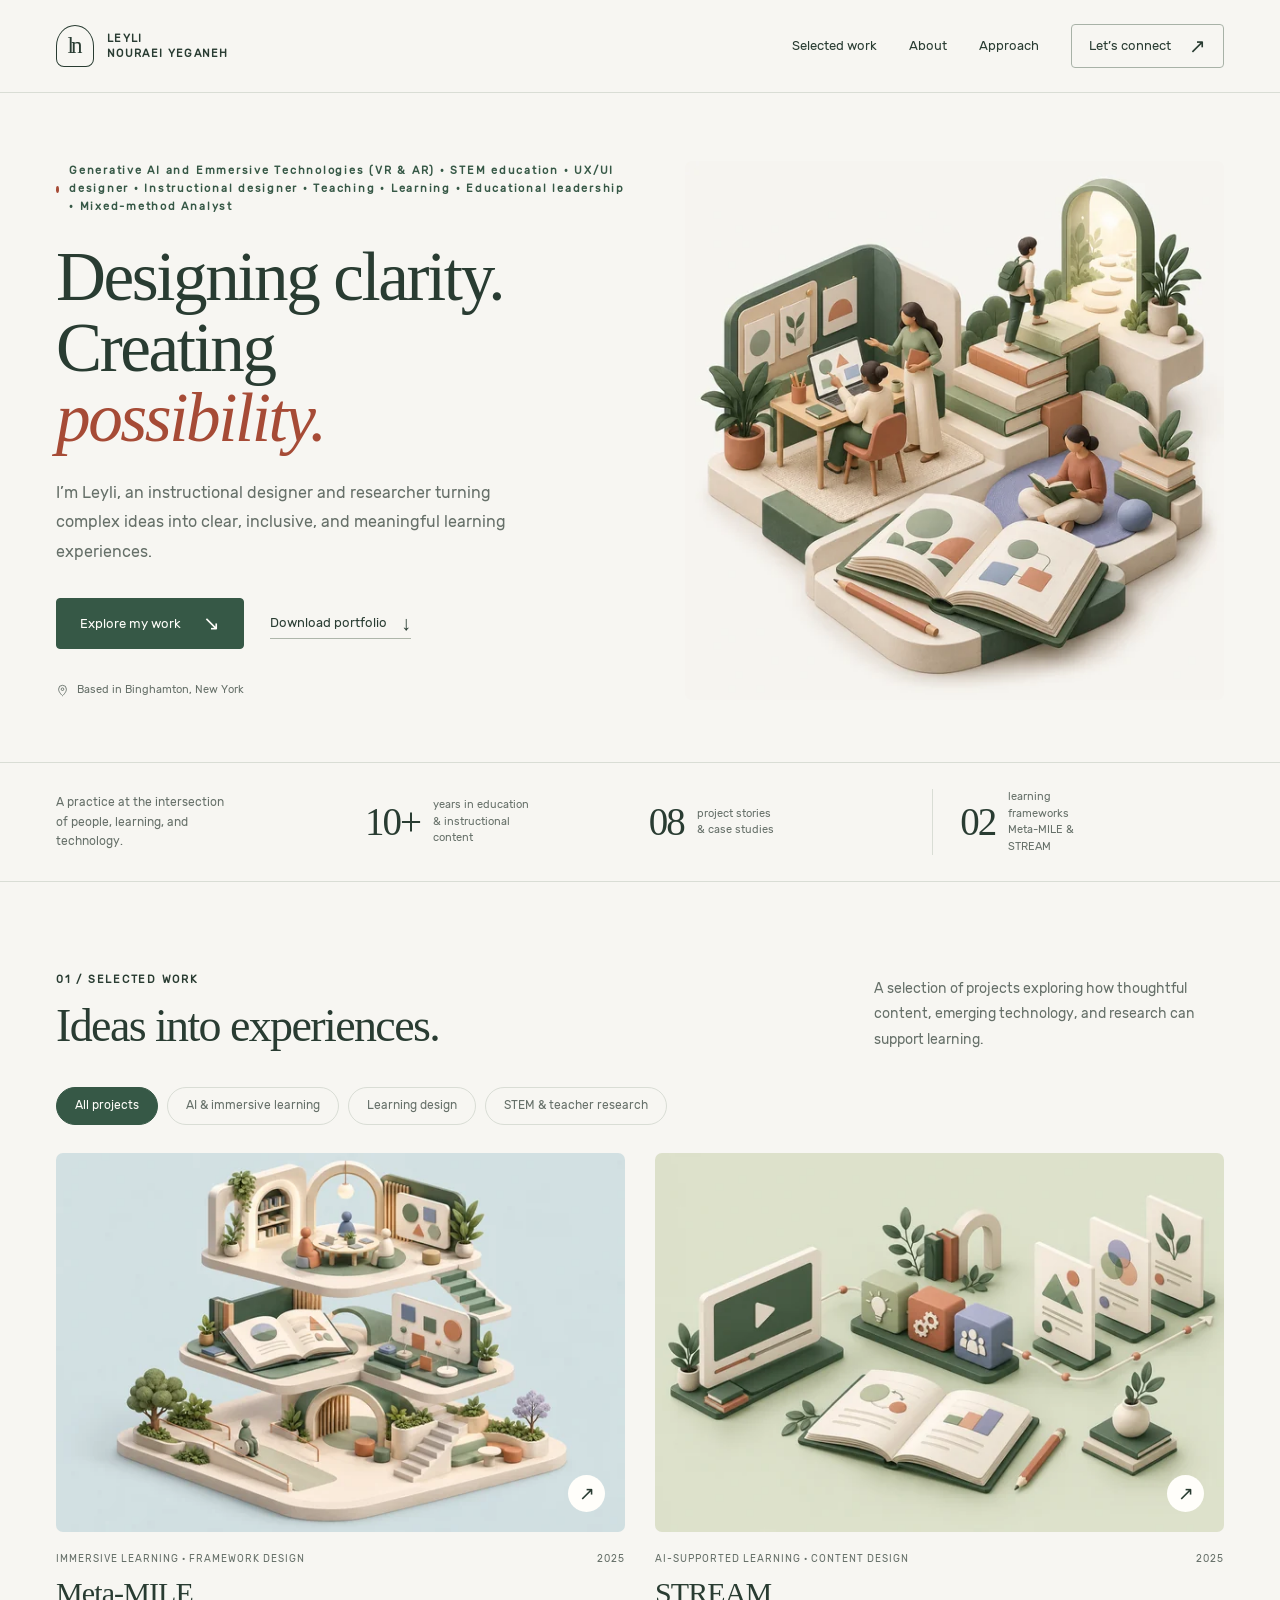
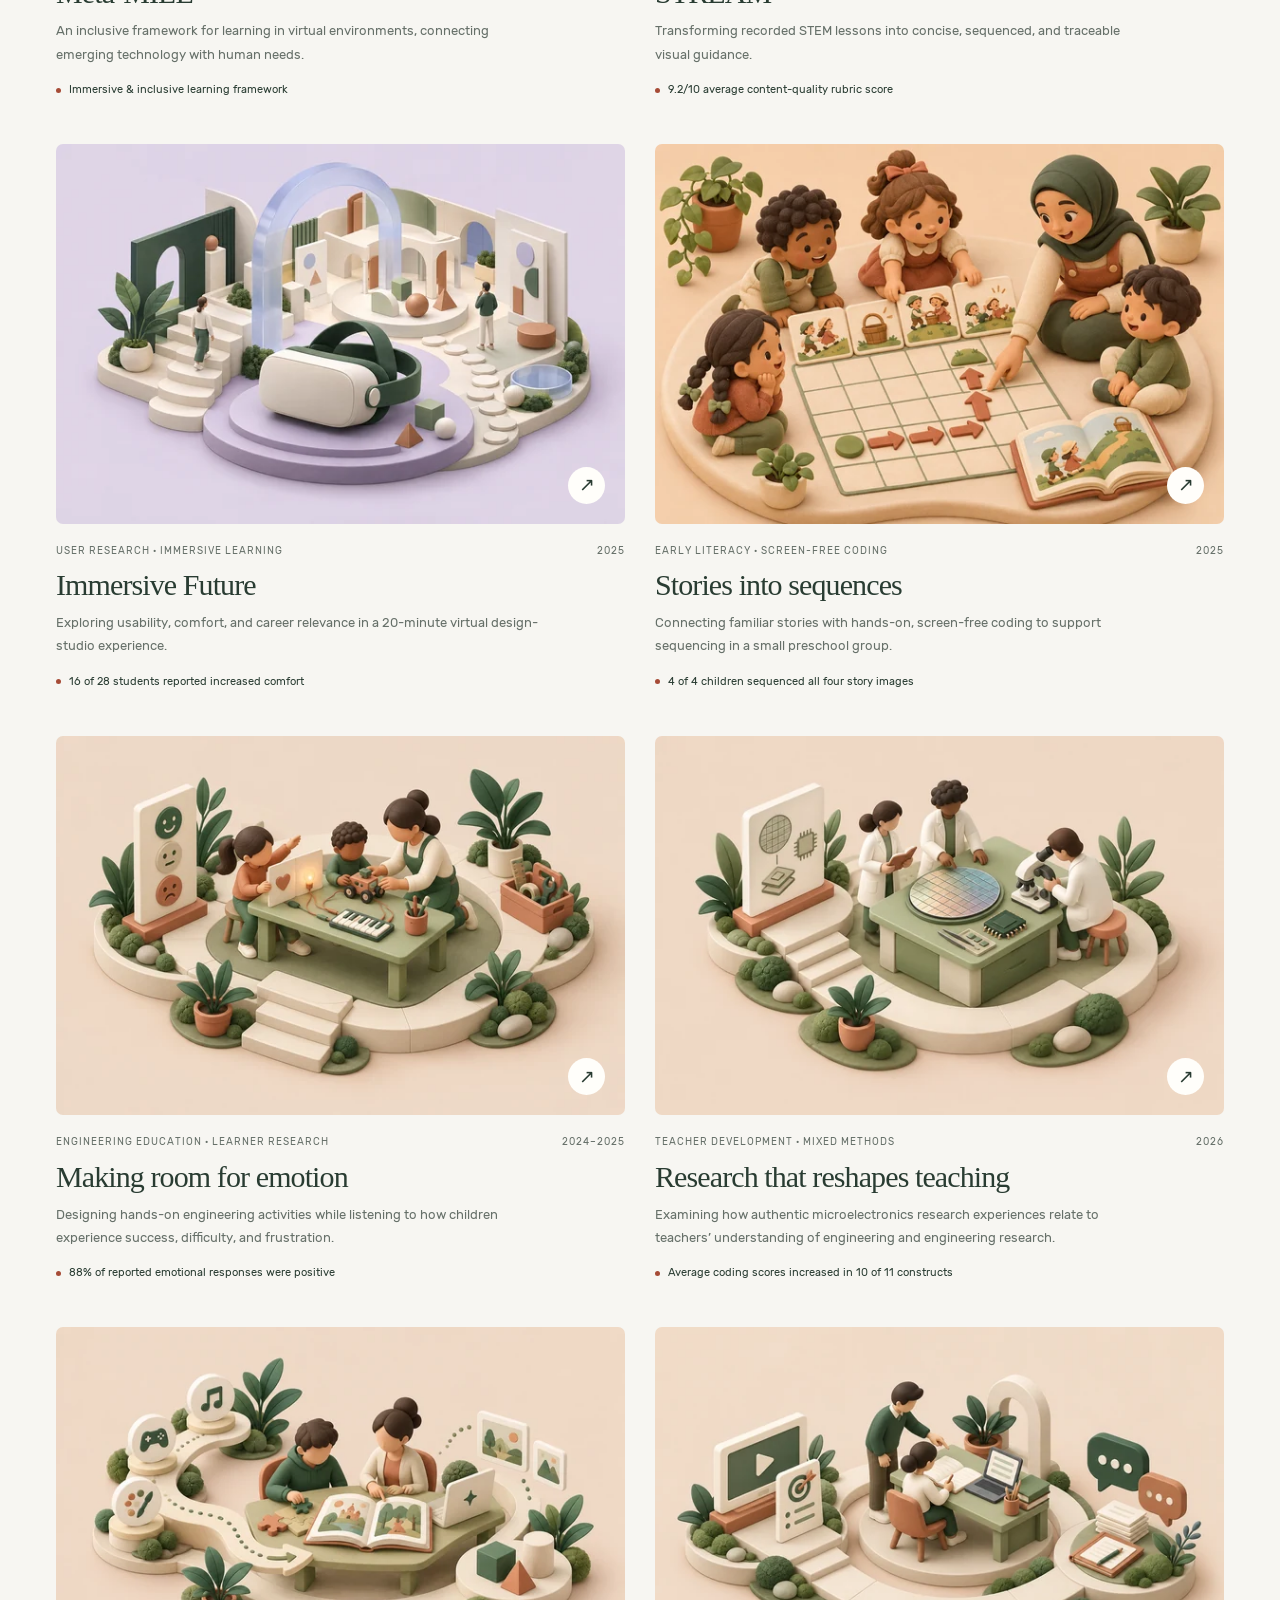
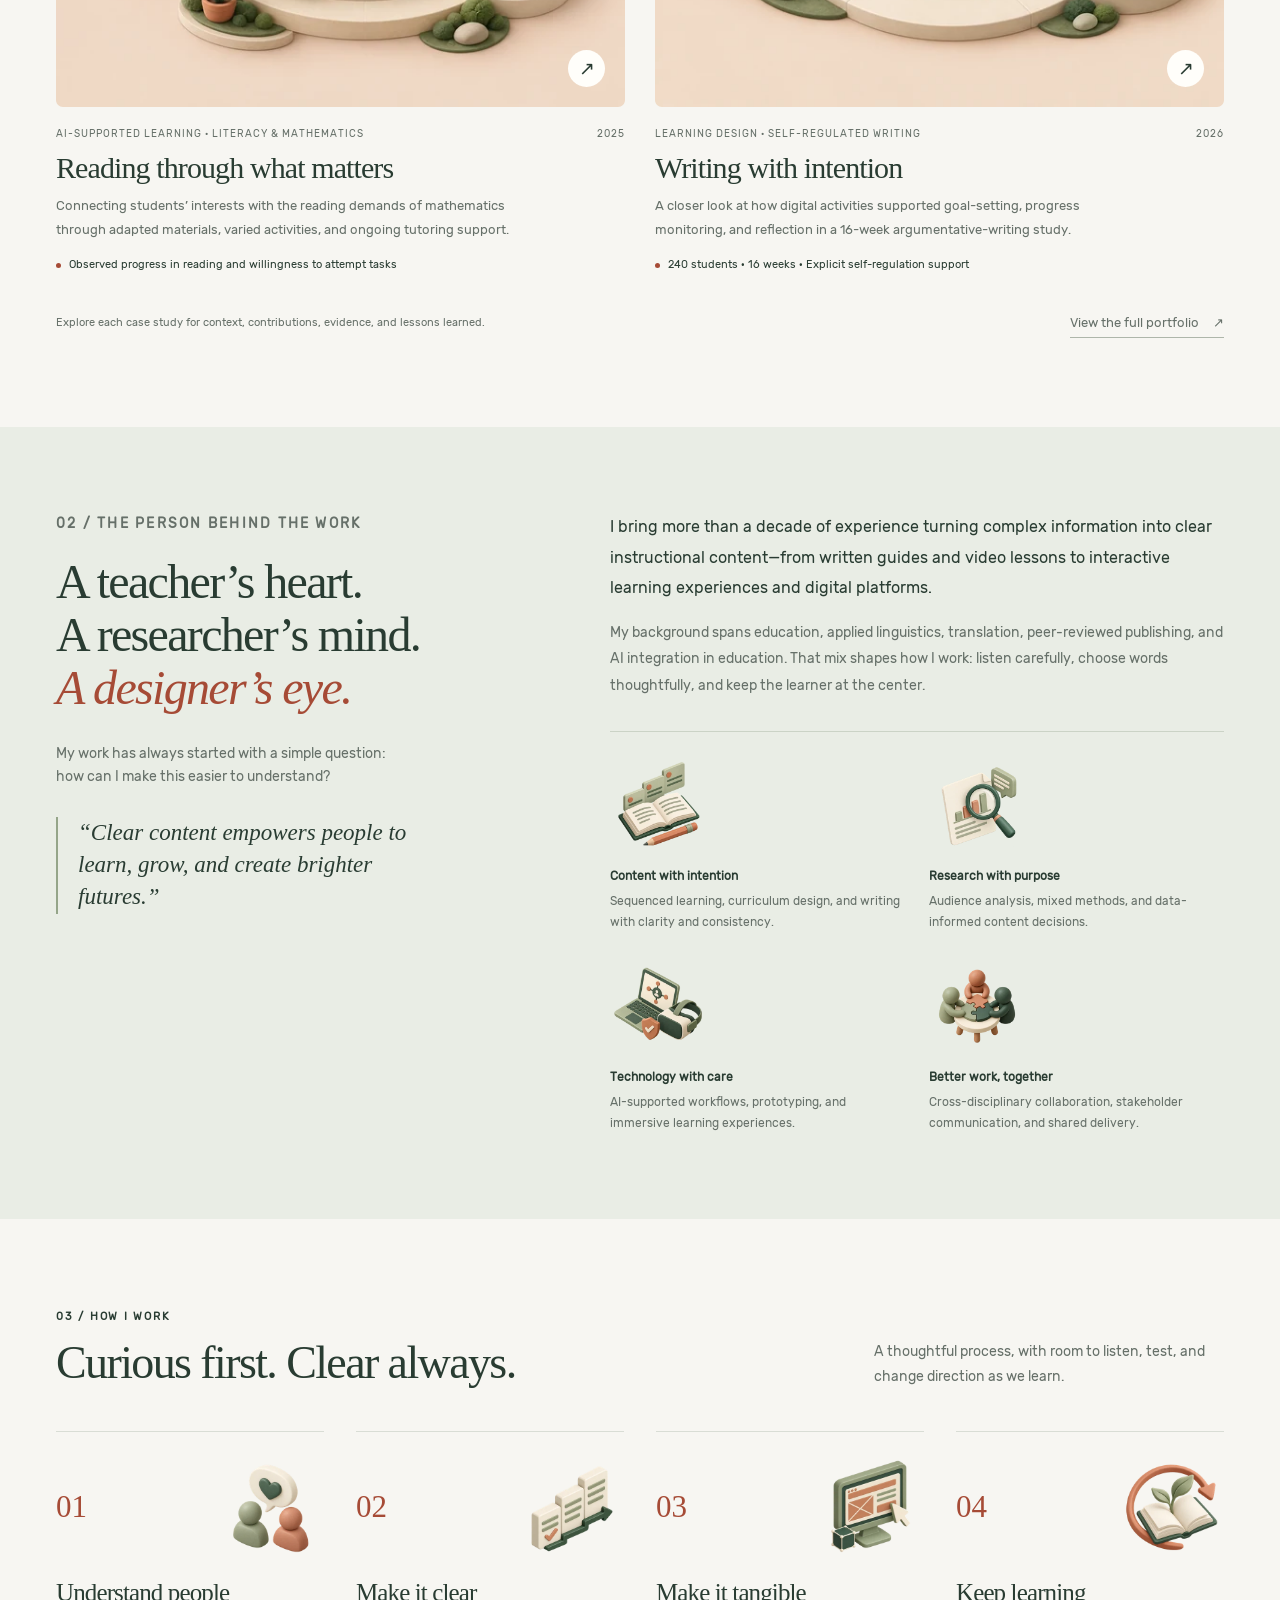
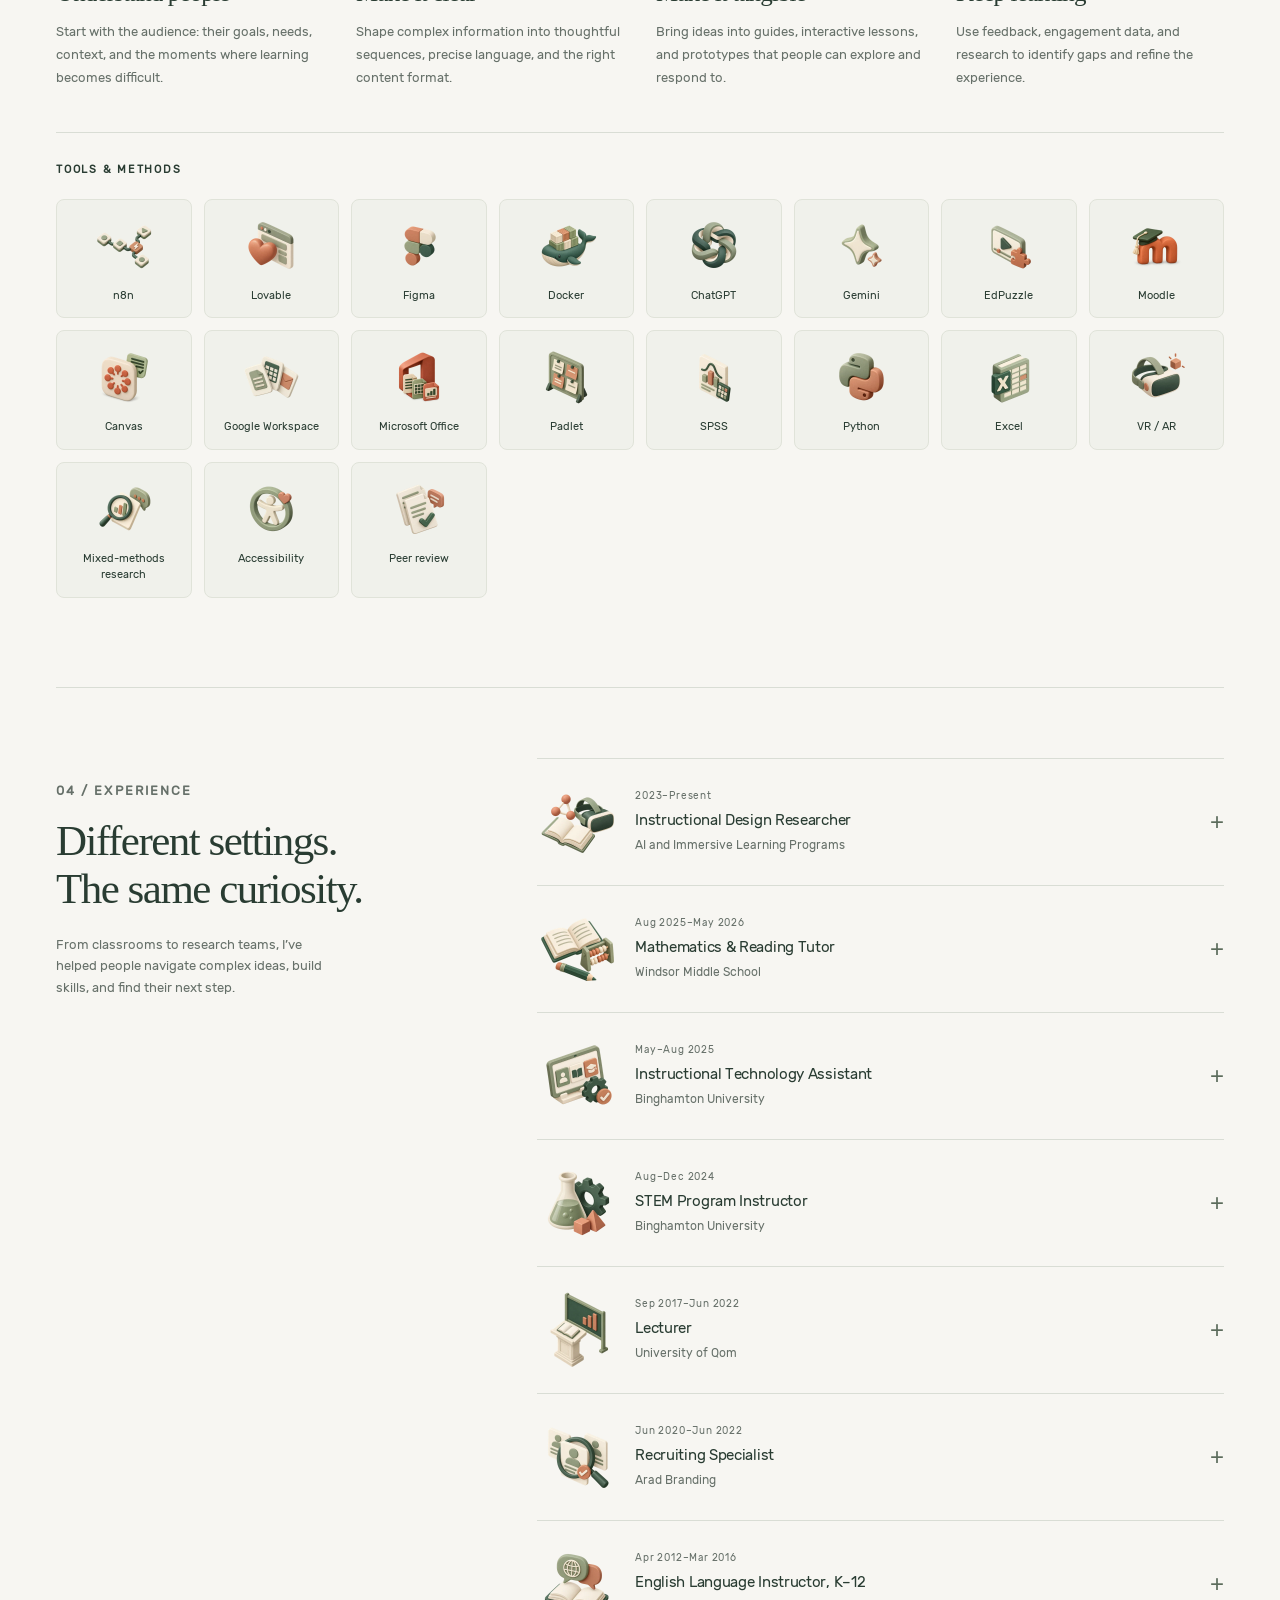
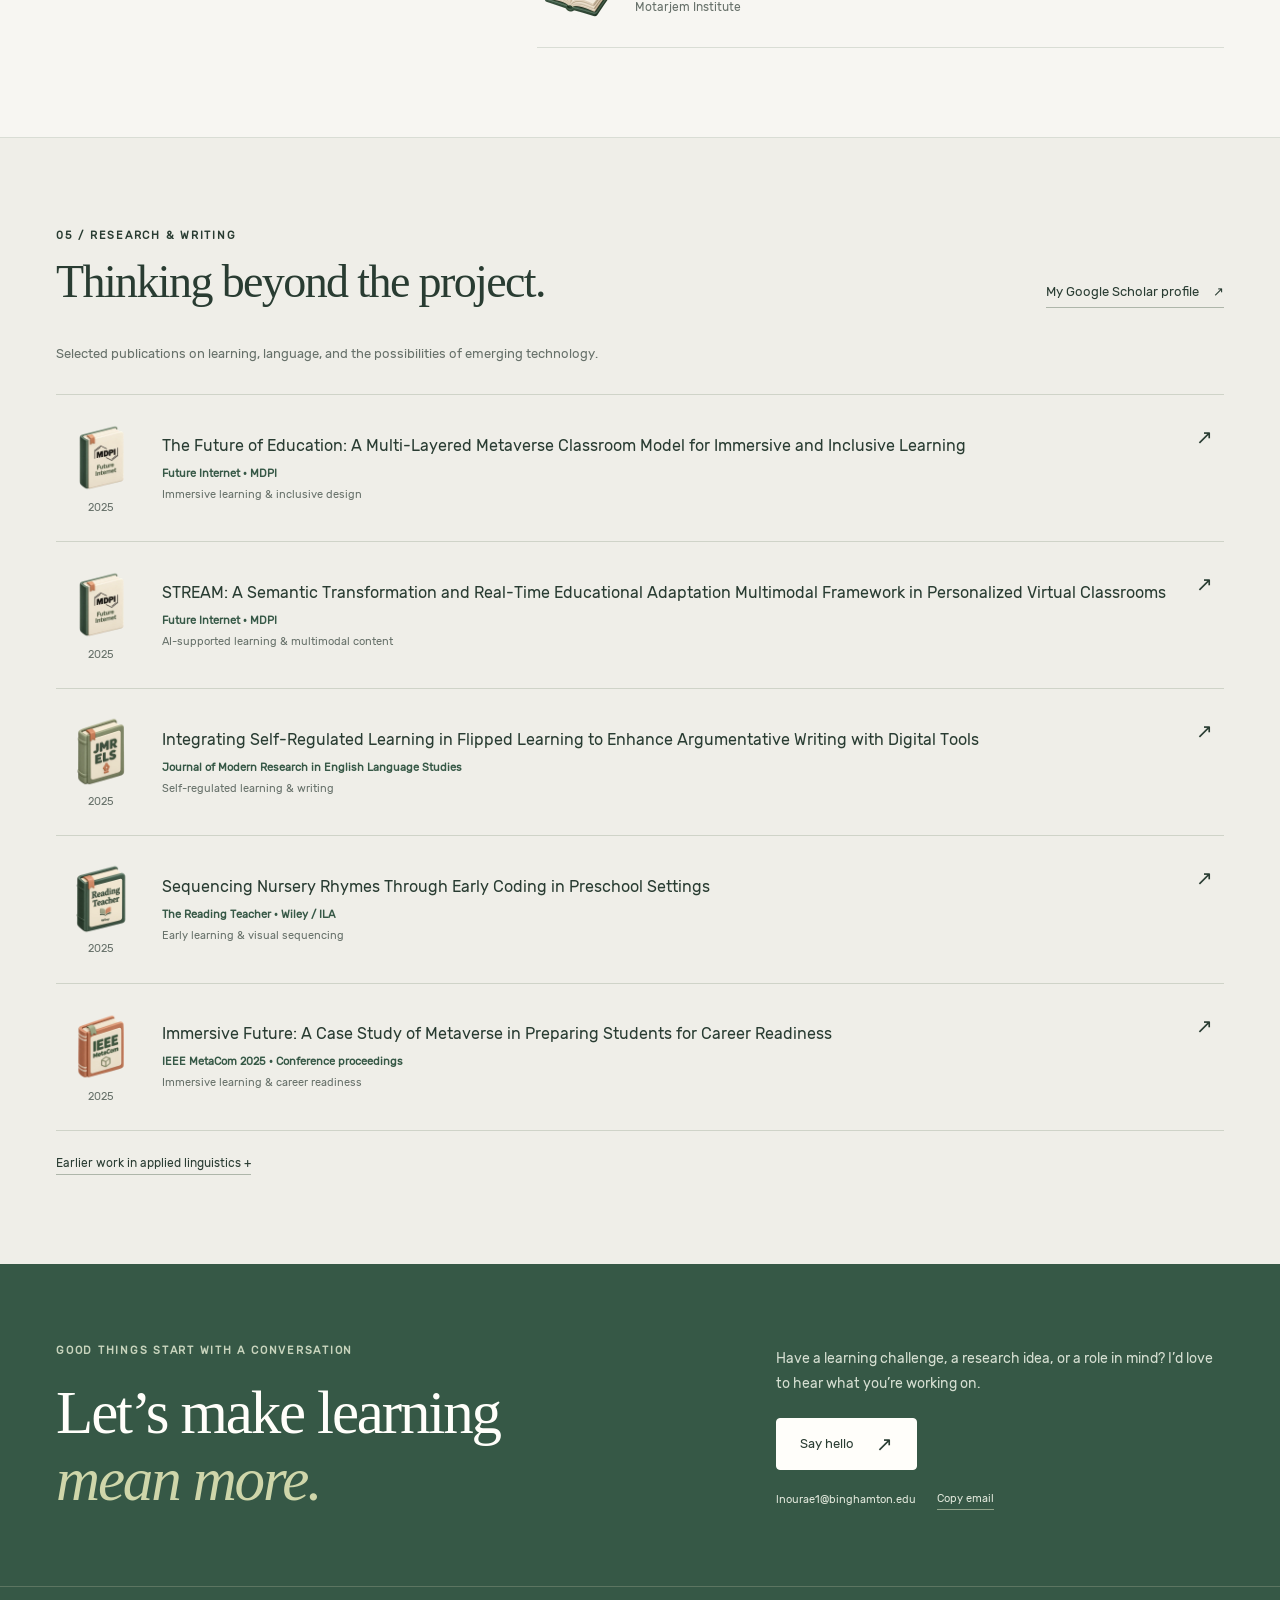
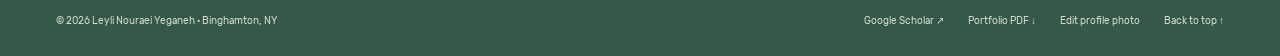
==== index.html @ 847628e7 "Replace SRL overview with preschool coding case study and add LMS tools" ====
<!doctype html>
<html lang="en"><head><meta charset="utf-8"><meta name="viewport" content="width=device-width, initial-scale=1"><title>Leyli Nouraei Yeganeh — Learning Experience &amp; Instructional Design</title><meta name="description" content="Thoughtful learning experiences, grounded in people. Explore Leyli Nouraei Yeganeh’s work in instructional design, AI-supported learning, and immersive education."><meta name="theme-color" content="#365846"><meta property="og:type" content="website"><meta property="og:title" content="Leyli Nouraei Yeganeh — Learning Experience &amp; Instructional Design"><meta property="og:description" content="Thoughtful learning experiences, grounded in people. Explore Leyli Nouraei Yeganeh’s work in instructional design, AI-supported learning, and immersive education."><meta property="og:url" content="https://yeganehleyli.github.io/"><link rel="canonical" href="https://yeganehleyli.github.io/"><link rel="icon" href="/assets/favicon.svg" type="image/svg+xml"><link rel="preload" href="/assets/portfolio-sans.woff" as="font" type="font/woff" crossorigin><link rel="stylesheet" href="/styles.css"><script src="/site.js" defer></script><script src="/profile-portrait.js" defer></script></head><body><a class="skip-link" href="#main">Skip to content</a><div id="top"></div><header class="site-header"><div class="container header-inner"><a href="/" class="brand" aria-label="Leyli Nouraei Yeganeh — home"><span class="brand-mark" aria-hidden="true">ln</span><span class="brand-name">Leyli<br>Nouraei Yeganeh</span></a><button class="menu-toggle" aria-expanded="false" aria-controls="site-navigation">Menu</button><nav class="nav" id="site-navigation" aria-label="Main navigation"><a href="/#work">Selected work</a><a href="/#about">About</a><a href="/#approach">Approach</a><a href="/#contact" class="nav-contact">Let’s connect <span class="arrow" aria-hidden="true">↗</span></a></nav></div></header><main id="main"><section class="hero" aria-labelledby="hero-title"><div class="container hero-grid"><div class="hero-copy"><p class="eyebrow kicker">Generative AI and Emmersive Technologies (VR & AR) · STEM education · UX/UI designer · Instructional designer · Teaching · Learning · Educational leadership · Mixed-method Analyst</p><h1 id="hero-title">Designing clarity.<br>Creating<br><em>possibility.</em></h1><p class="hero-description">I’m Leyli, an instructional designer and researcher turning complex ideas into clear, inclusive, and meaningful learning experiences.</p><div class="hero-actions"><a class="button" href="#work">Explore my work <span class="arrow" aria-hidden="true">↘</span></a><a class="text-link" href="/assets/Leyli_Nouraei_Yeganeh_Portfolio.pdf" download>Download portfolio <span class="arrow" aria-hidden="true">↓</span></a></div><p class="hero-footnote"><svg viewBox="0 0 20 20" fill="none" stroke="currentColor" stroke-width="1.4" aria-hidden="true"><path d="M16 8c0 5-6 10-6 10S4 13 4 8a6 6 0 1 1 12 0Z"/><circle cx="10" cy="8" r="2"/></svg>Based in Binghamton, New York</p></div><figure class="hero-art"><img src="/assets/isometric/hero-960.webp" srcset="/assets/isometric/hero-600.webp 600w, /assets/isometric/hero-960.webp 960w, /assets/isometric/hero-1200.webp 1200w" sizes="(max-width: 650px) calc(100vw - 40px), (max-width: 850px) 44vw, 560px" width="1200" height="1200" alt="Isometric learning studio with learners, a laptop, an open book, and a staircase of books leading to a welcoming archway." fetchpriority="high" decoding="async"></figure></div></section>
<div class="intro-strip"><div class="container intro-strip-inner"><p>A practice at the intersection<br>of people, learning, and technology.</p><div class="stat"><strong>10+</strong><span>years in education<br>& instructional content</span></div><div class="stat"><strong>08</strong><span>project stories<br>& case studies</span></div><div class="stat"><strong>02</strong><span>learning frameworks<br>Meta-MILE & STREAM</span></div></div></div>
<section class="section" id="work" aria-labelledby="work-heading"><div class="container"><div class="section-heading"><div><p class="eyebrow">01 / Selected work</p><h2 id="work-heading">Ideas into experiences.</h2></div><p>A selection of projects exploring how thoughtful content, emerging technology, and research can support learning.</p></div><div class="project-toolbar" role="group" aria-label="Filter projects"><button class="filter-button" data-filter="all" aria-pressed="true">All projects</button><button class="filter-button" data-filter="ai" aria-pressed="false">AI & immersive learning</button><button class="filter-button" data-filter="design" aria-pressed="false">Learning design</button><button class="filter-button" data-filter="research" aria-pressed="false">STEM &amp; teacher research</button></div><p id="filter-status" class="sr-only" role="status">Showing 8 projects.</p><div class="projects-grid"><article class="project-card" data-category="ai"><a class="project-art-link" href="/projects/meta-mile/" aria-label="Explore Meta-MILE"><img class="project-image" src="/assets/isometric/meta-mile-960.webp" srcset="/assets/isometric/meta-mile-600.webp 600w, /assets/isometric/meta-mile-960.webp 960w, /assets/isometric/meta-mile-1440.webp 1440w" sizes="(max-width: 650px) calc(100vw - 40px), (max-width: 1400px) calc(50vw - 60px), 605px" alt="Isometric concept illustration of a layered inclusive virtual classroom with learners, an open book, and accessible pathways." width="1440" height="960" loading="lazy" decoding="async"><span class="project-link-icon" aria-hidden="true">↗</span></a><div class="project-meta"><span>Immersive learning · Framework design</span><span>2025</span></div><h3><a href="/projects/meta-mile/">Meta-MILE</a></h3><p>An inclusive framework for learning in virtual environments, connecting emerging technology with human needs.</p><span class="project-result">Immersive & inclusive learning framework</span></article><article class="project-card" data-category="ai"><a class="project-art-link" href="/projects/stream/" aria-label="Explore STREAM"><img class="project-image" src="/assets/isometric/stream-960.webp" srcset="/assets/isometric/stream-600.webp 600w, /assets/isometric/stream-960.webp 960w, /assets/isometric/stream-1440.webp 1440w" sizes="(max-width: 650px) calc(100vw - 40px), (max-width: 1400px) calc(50vw - 60px), 605px" alt="Isometric concept illustration of a video lesson becoming a sequence of visual learning cards." width="1440" height="960" loading="lazy" decoding="async"><span class="project-link-icon" aria-hidden="true">↗</span></a><div class="project-meta"><span>AI-supported learning · Content design</span><span>2025</span></div><h3><a href="/projects/stream/">STREAM</a></h3><p>Transforming recorded STEM lessons into concise, sequenced, and traceable visual guidance.</p><span class="project-result">9.2/10 average content-quality rubric score</span></article><article class="project-card" data-category="ai"><a class="project-art-link" href="/projects/immersive-future/" aria-label="Explore Immersive Future"><img class="project-image" src="/assets/isometric/immersive-future-960.webp" srcset="/assets/isometric/immersive-future-600.webp 600w, /assets/isometric/immersive-future-960.webp 960w, /assets/isometric/immersive-future-1440.webp 1440w" sizes="(max-width: 650px) calc(100vw - 40px), (max-width: 1400px) calc(50vw - 60px), 605px" alt="Isometric concept illustration of a VR headset and learners exploring a virtual design studio." width="1440" height="960" loading="lazy" decoding="async"><span class="project-link-icon" aria-hidden="true">↗</span></a><div class="project-meta"><span>User research · Immersive learning</span><span>2025</span></div><h3><a href="/projects/immersive-future/">Immersive Future</a></h3><p>Exploring usability, comfort, and career relevance in a 20-minute virtual design-studio experience.</p><span class="project-result">16 of 28 students reported increased comfort</span></article><article class="project-card" data-category="design" id="preschool-story-sequencing"><a class="project-art-link" href="/projects/preschool-story-sequencing/" aria-label="Explore Stories into sequences"><img class="project-image" src="/assets/isometric/preschool-story-sequencing-960.webp" srcset="/assets/isometric/preschool-story-sequencing-600.webp 600w, /assets/isometric/preschool-story-sequencing-960.webp 960w, /assets/isometric/preschool-story-sequencing-1440.webp 1440w" sizes="(max-width: 650px) calc(100vw - 40px), (max-width: 1400px) calc(50vw - 60px), 605px" alt="Isometric concept illustration of four preschool children and a teacher arranging story cards and directional arrows on a floor grid." width="1440" height="960" loading="lazy" decoding="async"><span class="project-link-icon" aria-hidden="true">↗</span></a><div class="project-meta"><span>Early literacy · Screen-free coding</span><span>2025</span></div><h3><a href="/projects/preschool-story-sequencing/">Stories into sequences</a></h3><p>Connecting familiar stories with hands-on, screen-free coding to support sequencing in a small preschool group.</p><span class="project-result">4 of 4 children sequenced all four story images</span></article><article class="project-card" data-category="research" id="more-projects"><a class="project-art-link" href="/projects/engineering-emotions/" aria-label="Explore Making room for emotion"><img class="project-image" src="/assets/isometric/engineering-emotions-960.webp" srcset="/assets/isometric/engineering-emotions-600.webp 600w, /assets/isometric/engineering-emotions-960.webp 960w, /assets/isometric/engineering-emotions-1440.webp 1440w" sizes="(max-width: 650px) calc(100vw - 40px), (max-width: 1400px) calc(50vw - 60px), 605px" alt="Isometric concept illustration of an instructor and children building a robot and light-up card beside an emotion check-in board." width="1440" height="960" loading="lazy" decoding="async"><span class="project-link-icon" aria-hidden="true">↗</span></a><div class="project-meta"><span>Engineering education · Learner research</span><span>2024–2025</span></div><h3><a href="/projects/engineering-emotions/">Making room for emotion</a></h3><p>Designing hands-on engineering activities while listening to how children experience success, difficulty, and frustration.</p><span class="project-result">88% of reported emotional responses were positive</span></article><article class="project-card" data-category="research"><a class="project-art-link" href="/projects/microelectronics-ret/" aria-label="Explore Research that reshapes teaching"><img class="project-image" src="/assets/isometric/microelectronics-ret-960.webp" srcset="/assets/isometric/microelectronics-ret-600.webp 600w, /assets/isometric/microelectronics-ret-960.webp 960w, /assets/isometric/microelectronics-ret-1440.webp 1440w" sizes="(max-width: 650px) calc(100vw - 40px), (max-width: 1400px) calc(50vw - 60px), 605px" alt="Isometric concept illustration of teachers collaborating around a silicon wafer, microchip, and microscope in a research laboratory." width="1440" height="960" loading="lazy" decoding="async"><span class="project-link-icon" aria-hidden="true">↗</span></a><div class="project-meta"><span>Teacher development · Mixed methods</span><span>2026</span></div><h3><a href="/projects/microelectronics-ret/">Research that reshapes teaching</a></h3><p>Examining how authentic microelectronics research experiences relate to teachers’ understanding of engineering and engineering research.</p><span class="project-result">Average coding scores increased in 10 of 11 constructs</span></article><article class="project-card" data-category="ai"><a class="project-art-link" href="/projects/interest-based-reading/" aria-label="Explore Reading through what matters"><img class="project-image" src="/assets/isometric/interest-based-reading-960.webp" srcset="/assets/isometric/interest-based-reading-600.webp 600w, /assets/isometric/interest-based-reading-960.webp 960w, /assets/isometric/interest-based-reading-1440.webp 1440w" sizes="(max-width: 650px) calc(100vw - 40px), (max-width: 1400px) calc(50vw - 60px), 605px" alt="Isometric concept illustration of a tutor and adolescent connecting an illustrated storybook, interest cards, AI-assisted materials, and mathematics puzzles." width="1440" height="960" loading="lazy" decoding="async"><span class="project-link-icon" aria-hidden="true">↗</span></a><div class="project-meta"><span>AI-supported learning · Literacy &amp; mathematics</span><span>2025</span></div><h3><a href="/projects/interest-based-reading/">Reading through what matters</a></h3><p>Connecting students’ interests with the reading demands of mathematics through adapted materials, varied activities, and ongoing tutoring support.</p><span class="project-result">Observed progress in reading and willingness to attempt tasks</span></article><article class="project-card" data-category="design"><a class="project-art-link" href="/projects/flipped-writing-design/" aria-label="Explore Writing with intention"><img class="project-image" src="/assets/isometric/flipped-writing-design-960.webp" srcset="/assets/isometric/flipped-writing-design-600.webp 600w, /assets/isometric/flipped-writing-design-960.webp 960w, /assets/isometric/flipped-writing-design-1440.webp 1440w" sizes="(max-width: 650px) calc(100vw - 40px), (max-width: 1400px) calc(50vw - 60px), 605px" alt="Isometric concept illustration connecting video preparation, a guided writing desk, evidence cards, and reflection notebooks." width="1440" height="960" loading="lazy" decoding="async"><span class="project-link-icon" aria-hidden="true">↗</span></a><div class="project-meta"><span>Learning design · Self-regulated writing</span><span>2026</span></div><h3><a href="/projects/flipped-writing-design/">Writing with intention</a></h3><p>A closer look at how digital activities supported goal-setting, progress monitoring, and reflection in a 16-week argumentative-writing study.</p><span class="project-result">240 students · 16 weeks · Explicit self-regulation support</span></article></div><div class="work-footer"><p>Explore each case study for context, contributions, evidence, and lessons learned.</p><a class="text-link" href="/assets/Leyli_Nouraei_Yeganeh_Portfolio.pdf" target="_blank" rel="noopener noreferrer">View the full portfolio <span aria-hidden="true">↗</span></a></div></div></section>
<section class="about-section" id="about" aria-labelledby="about-heading"><div class="container about-grid"><div class="about-heading"><p class="eyebrow">02 / The person behind the work</p><figure class="profile-portrait" hidden><img class="profile-portrait-image" referrerpolicy="no-referrer" alt="Leyli Nouraei Yeganeh" width="176" height="176" decoding="async"><figcaption>Leyli Nouraei Yeganeh</figcaption></figure><h2 id="about-heading">A teacher’s heart.<br>A researcher’s mind.<br><em>A designer’s eye.</em></h2><p>My work has always started with a simple question: how can I make this easier to understand?</p><blockquote class="about-quote">“Clear content empowers people to learn, grow, and create brighter futures.”</blockquote></div><div class="about-body"><p>I bring more than a decade of experience turning complex information into clear instructional content—from written guides and video lessons to interactive learning experiences and digital platforms.</p><p>My background spans education, applied linguistics, translation, peer-reviewed publishing, and AI integration in education. That mix shapes how I work: listen carefully, choose words thoughtfully, and keep the learner at the center.</p><div class="strengths"><div class="strength-card"><img class="section-isometric strength-icon" src="/assets/isometric/icons/content-intention.webp" width="320" height="320" alt="" aria-hidden="true" loading="lazy" decoding="async"><h3>Content with intention</h3><p>Sequenced learning, curriculum design, and writing with clarity and consistency.</p></div><div class="strength-card"><img class="section-isometric strength-icon" src="/assets/isometric/icons/research-purpose.webp" width="320" height="320" alt="" aria-hidden="true" loading="lazy" decoding="async"><h3>Research with purpose</h3><p>Audience analysis, mixed methods, and data-informed content decisions.</p></div><div class="strength-card"><img class="section-isometric strength-icon" src="/assets/isometric/icons/technology-care.webp" width="320" height="320" alt="" aria-hidden="true" loading="lazy" decoding="async"><h3>Technology with care</h3><p>AI-supported workflows, prototyping, and immersive learning experiences.</p></div><div class="strength-card"><img class="section-isometric strength-icon" src="/assets/isometric/icons/better-work-together.webp" width="320" height="320" alt="" aria-hidden="true" loading="lazy" decoding="async"><h3>Better work, together</h3><p>Cross-disciplinary collaboration, stakeholder communication, and shared delivery.</p></div></div></div></div></section>
<section class="section" id="approach" aria-labelledby="approach-heading"><div class="container"><div class="section-heading"><div><p class="eyebrow">03 / How I work</p><h2 id="approach-heading">Curious first. Clear always.</h2></div><p>A thoughtful process, with room to listen, test, and change direction as we learn.</p></div><div class="process-grid"><article class="process-step"><div class="process-top"><span class="process-number">01</span><img class="section-isometric process-icon" src="/assets/isometric/icons/understand-people.webp" width="320" height="320" alt="" aria-hidden="true" loading="lazy" decoding="async"></div><h3>Understand people</h3><p>Start with the audience: their goals, needs, context, and the moments where learning becomes difficult.</p></article><article class="process-step"><div class="process-top"><span class="process-number">02</span><img class="section-isometric process-icon" src="/assets/isometric/icons/make-it-clear.webp" width="320" height="320" alt="" aria-hidden="true" loading="lazy" decoding="async"></div><h3>Make it clear</h3><p>Shape complex information into thoughtful sequences, precise language, and the right content format.</p></article><article class="process-step"><div class="process-top"><span class="process-number">03</span><img class="section-isometric process-icon" src="/assets/isometric/icons/make-it-tangible.webp" width="320" height="320" alt="" aria-hidden="true" loading="lazy" decoding="async"></div><h3>Make it tangible</h3><p>Bring ideas into guides, interactive lessons, and prototypes that people can explore and respond to.</p></article><article class="process-step"><div class="process-top"><span class="process-number">04</span><img class="section-isometric process-icon" src="/assets/isometric/icons/keep-learning.webp" width="320" height="320" alt="" aria-hidden="true" loading="lazy" decoding="async"></div><h3>Keep learning</h3><p>Use feedback, engagement data, and research to identify gaps and refine the experience.</p></article></div><section class="tools-band" id="tools-methods" aria-labelledby="tools-methods-heading"><h3 class="eyebrow" id="tools-methods-heading">Tools &amp; methods</h3><ul class="tool-list tool-grid"><li class="tool-card"><img class="tool-isometric" src="/assets/isometric/tools/n8n.webp" width="256" height="256" alt="" aria-hidden="true" loading="lazy" decoding="async"><span class="tool-name">n8n</span></li><li class="tool-card"><img class="tool-isometric" src="/assets/isometric/tools/lovable.webp" width="256" height="256" alt="" aria-hidden="true" loading="lazy" decoding="async"><span class="tool-name">Lovable</span></li><li class="tool-card"><img class="tool-isometric" src="/assets/isometric/tools/figma.webp" width="256" height="256" alt="" aria-hidden="true" loading="lazy" decoding="async"><span class="tool-name">Figma</span></li><li class="tool-card"><img class="tool-isometric" src="/assets/isometric/tools/docker.webp" width="256" height="256" alt="" aria-hidden="true" loading="lazy" decoding="async"><span class="tool-name">Docker</span></li><li class="tool-card"><img class="tool-isometric" src="/assets/isometric/tools/chatgpt.webp" width="256" height="256" alt="" aria-hidden="true" loading="lazy" decoding="async"><span class="tool-name">ChatGPT</span></li><li class="tool-card"><img class="tool-isometric" src="/assets/isometric/tools/gemini.webp" width="256" height="256" alt="" aria-hidden="true" loading="lazy" decoding="async"><span class="tool-name">Gemini</span></li><li class="tool-card"><img class="tool-isometric" src="/assets/isometric/tools/edpuzzle.webp" width="256" height="256" alt="" aria-hidden="true" loading="lazy" decoding="async"><span class="tool-name">EdPuzzle</span></li><li class="tool-card"><img class="tool-isometric" src="/assets/isometric/tools/moodle.webp" width="256" height="256" alt="" aria-hidden="true" loading="lazy" decoding="async"><span class="tool-name">Moodle</span></li><li class="tool-card"><img class="tool-isometric" src="/assets/isometric/tools/canvas.webp" width="256" height="256" alt="" aria-hidden="true" loading="lazy" decoding="async"><span class="tool-name">Canvas</span></li><li class="tool-card"><img class="tool-isometric" src="/assets/isometric/tools/google-workspace.webp" width="256" height="256" alt="" aria-hidden="true" loading="lazy" decoding="async"><span class="tool-name">Google Workspace</span></li><li class="tool-card"><img class="tool-isometric" src="/assets/isometric/tools/microsoft-office.webp" width="256" height="256" alt="" aria-hidden="true" loading="lazy" decoding="async"><span class="tool-name">Microsoft Office</span></li><li class="tool-card"><img class="tool-isometric" src="/assets/isometric/tools/padlet.webp" width="256" height="256" alt="" aria-hidden="true" loading="lazy" decoding="async"><span class="tool-name">Padlet</span></li><li class="tool-card"><img class="tool-isometric" src="/assets/isometric/tools/spss.webp" width="256" height="256" alt="" aria-hidden="true" loading="lazy" decoding="async"><span class="tool-name">SPSS</span></li><li class="tool-card"><img class="tool-isometric" src="/assets/isometric/tools/python.webp" width="256" height="256" alt="" aria-hidden="true" loading="lazy" decoding="async"><span class="tool-name">Python</span></li><li class="tool-card"><img class="tool-isometric" src="/assets/isometric/tools/excel.webp" width="256" height="256" alt="" aria-hidden="true" loading="lazy" decoding="async"><span class="tool-name">Excel</span></li><li class="tool-card"><img class="tool-isometric" src="/assets/isometric/tools/vr-ar.webp" width="256" height="256" alt="" aria-hidden="true" loading="lazy" decoding="async"><span class="tool-name">VR / AR</span></li><li class="tool-card"><img class="tool-isometric" src="/assets/isometric/tools/mixed-methods-research.webp" width="256" height="256" alt="" aria-hidden="true" loading="lazy" decoding="async"><span class="tool-name">Mixed-methods research</span></li><li class="tool-card"><img class="tool-isometric" src="/assets/isometric/tools/accessibility.webp" width="256" height="256" alt="" aria-hidden="true" loading="lazy" decoding="async"><span class="tool-name">Accessibility</span></li><li class="tool-card"><img class="tool-isometric" src="/assets/isometric/tools/peer-review.webp" width="256" height="256" alt="" aria-hidden="true" loading="lazy" decoding="async"><span class="tool-name">Peer review</span></li></ul></section></div></section>
<section class="section experience-section" id="experience" aria-labelledby="experience-heading"><div class="container experience-layout"><div class="experience-intro"><p class="eyebrow">04 / Experience</p><h2 id="experience-heading">Different settings.<br>The same curiosity.</h2><p>From classrooms to research teams, I’ve helped people navigate complex ideas, build skills, and find their next step.</p></div><div class="experience-list"><details class="experience-item"><summary><img class="section-isometric experience-icon" src="/assets/isometric/icons/instructional-design-researcher.webp" width="320" height="320" alt="" aria-hidden="true" loading="lazy" decoding="async"><div class="experience-copy"><p class="date">2023–Present</p><h3>Instructional Design Researcher</h3><p class="organization">AI and Immersive Learning Programs</p></div><span class="expand-icon" aria-hidden="true">+</span></summary><div class="detail-body">My research and design work explores AI-supported content, immersive learning, and instructional frameworks. Across projects, I contribute to conceptual design, writing, visualization, and evaluation.</div></details><details class="experience-item"><summary><img class="section-isometric experience-icon" src="/assets/isometric/icons/math-reading-tutor.webp" width="320" height="320" alt="" aria-hidden="true" loading="lazy" decoding="async"><div class="experience-copy"><p class="date">Aug 2025–May 2026</p><h3>Mathematics & Reading Tutor</h3><p class="organization">Windsor Middle School</p></div><span class="expand-icon" aria-hidden="true">+</span></summary><div class="detail-body">Delivered targeted small-group instruction and adjusted learner-facing materials, explanations, and pacing in response to demonstrated understanding.</div></details><details class="experience-item"><summary><img class="section-isometric experience-icon" src="/assets/isometric/icons/instructional-technology-assistant.webp" width="320" height="320" alt="" aria-hidden="true" loading="lazy" decoding="async"><div class="experience-copy"><p class="date">May–Aug 2025</p><h3>Instructional Technology Assistant</h3><p class="organization">Binghamton University</p></div><span class="expand-icon" aria-hidden="true">+</span></summary><div class="detail-body">Developed train-the-trainer materials on assistive and special education technologies. Translated procedures into clear explanations and demonstrations, with attention to accessibility and digital equity.</div></details><details class="experience-item"><summary><img class="section-isometric experience-icon" src="/assets/isometric/icons/stem-instructor.webp" width="320" height="320" alt="" aria-hidden="true" loading="lazy" decoding="async"><div class="experience-copy"><p class="date">Aug–Dec 2024</p><h3>STEM Program Instructor</h3><p class="organization">Binghamton University</p></div><span class="expand-icon" aria-hidden="true">+</span></summary><div class="detail-body">Designed hands-on and gamified K–12 STEM content, adapted pacing and sequencing to learner needs, and used engagement data to revise instruction.</div></details><details class="experience-item"><summary><img class="section-isometric experience-icon" src="/assets/isometric/icons/lecturer.webp" width="320" height="320" alt="" aria-hidden="true" loading="lazy" decoding="async"><div class="experience-copy"><p class="date">Sep 2017–Jun 2022</p><h3>Lecturer</h3><p class="organization">University of Qom</p></div><span class="expand-icon" aria-hidden="true">+</span></summary><div class="detail-body">Developed curriculum materials, assessments, and testing tools. Broke down complex concepts into sequenced instruction and reviewed writing for clarity, style, accuracy, and consistency.</div></details><details class="experience-item"><summary><img class="section-isometric experience-icon" src="/assets/isometric/icons/recruiting-specialist.webp" width="320" height="320" alt="" aria-hidden="true" loading="lazy" decoding="async"><div class="experience-copy"><p class="date">Jun 2020–Jun 2022</p><h3>Recruiting Specialist</h3><p class="organization">Arad Branding</p></div><span class="expand-icon" aria-hidden="true">+</span></summary><div class="detail-body">Managed concurrent full-cycle hiring pipelines, coordinated timelines and requirements, and communicated across departments and stakeholders.</div></details><details class="experience-item"><summary><img class="section-isometric experience-icon" src="/assets/isometric/icons/english-language-instructor.webp" width="320" height="320" alt="" aria-hidden="true" loading="lazy" decoding="async"><div class="experience-copy"><p class="date">Apr 2012–Mar 2016</p><h3>English Language Instructor, K–12</h3><p class="organization">Motarjem Institute</p></div><span class="expand-icon" aria-hidden="true">+</span></summary><div class="detail-body">Created audience-appropriate instructional content, flipped-learning video lessons, and self-regulated learning materials.</div></details></div></div></section>
<section class="section publications-section" id="research" aria-labelledby="research-heading"><div class="container"><div class="section-heading"><div><p class="eyebrow">05 / Research & writing</p><h2 id="research-heading">Thinking beyond the project.</h2></div><a class="text-link" href="https://scholar.google.com/citations?user=LFZGxkoAAAAJ&hl=en" target="_blank" rel="noopener noreferrer">My Google Scholar profile <span aria-hidden="true">↗</span></a></div><p class="muted" style="font-size:13px">Selected publications on learning, language, and the possibilities of emerging technology.</p><div class="publications-list"><a class="publication publication-with-journal" style="--journal-delay:0.00s" href="https://scholar.google.com/scholar?q=%22The%20Future%20of%20Education%3A%20A%20Multi-Layered%20Metaverse%20Classroom%20Model%20for%20Immersive%20and%20Inclusive%20Learning%22" target="_blank" rel="noopener noreferrer" aria-label="Find The Future of Education: A Multi-Layered Metaverse Classroom Model for Immersive and Inclusive Learning on Google Scholar"><span class="publication-mark"><img class="journal-isometric" src="/assets/isometric/journals/future-internet-mdpi.webp" width="320" height="320" alt="" aria-hidden="true" loading="lazy" decoding="async"><span class="publication-year">2025</span></span><span class="publication-copy"><span class="publication-title">The Future of Education: A Multi-Layered Metaverse Classroom Model for Immersive and Inclusive Learning</span><span class="publication-venue">Future Internet · MDPI</span><span class="publication-type">Immersive learning & inclusive design</span></span><span class="arrow" aria-hidden="true">↗</span></a><a class="publication publication-with-journal" style="--journal-delay:0.14s" href="https://scholar.google.com/scholar?q=%22STREAM%3A%20A%20Semantic%20Transformation%20and%20Real-Time%20Educational%20Adaptation%20Multimodal%20Framework%20in%20Personalized%20Virtual%20Classrooms%22" target="_blank" rel="noopener noreferrer" aria-label="Find STREAM: A Semantic Transformation and Real-Time Educational Adaptation Multimodal Framework in Personalized Virtual Classrooms on Google Scholar"><span class="publication-mark"><img class="journal-isometric" src="/assets/isometric/journals/future-internet-mdpi.webp" width="320" height="320" alt="" aria-hidden="true" loading="lazy" decoding="async"><span class="publication-year">2025</span></span><span class="publication-copy"><span class="publication-title">STREAM: A Semantic Transformation and Real-Time Educational Adaptation Multimodal Framework in Personalized Virtual Classrooms</span><span class="publication-venue">Future Internet · MDPI</span><span class="publication-type">AI-supported learning & multimodal content</span></span><span class="arrow" aria-hidden="true">↗</span></a><a class="publication publication-with-journal" style="--journal-delay:0.28s" href="https://scholar.google.com/scholar?q=%22Integrating%20Self-Regulated%20Learning%20in%20Flipped%20Learning%20to%20Enhance%20Argumentative%20Writing%20with%20Digital%20Tools%22" target="_blank" rel="noopener noreferrer" aria-label="Find Integrating Self-Regulated Learning in Flipped Learning to Enhance Argumentative Writing with Digital Tools on Google Scholar"><span class="publication-mark"><img class="journal-isometric" src="/assets/isometric/journals/modern-english-language.webp" width="320" height="320" alt="" aria-hidden="true" loading="lazy" decoding="async"><span class="publication-year">2025</span></span><span class="publication-copy"><span class="publication-title">Integrating Self-Regulated Learning in Flipped Learning to Enhance Argumentative Writing with Digital Tools</span><span class="publication-venue">Journal of Modern Research in English Language Studies</span><span class="publication-type">Self-regulated learning & writing</span></span><span class="arrow" aria-hidden="true">↗</span></a><a class="publication publication-with-journal" style="--journal-delay:0.42s" href="https://scholar.google.com/scholar?q=%22Sequencing%20Nursery%20Rhymes%20Through%20Early%20Coding%20in%20Preschool%20Settings%22" target="_blank" rel="noopener noreferrer" aria-label="Find Sequencing Nursery Rhymes Through Early Coding in Preschool Settings on Google Scholar"><span class="publication-mark"><img class="journal-isometric" src="/assets/isometric/journals/reading-teacher.webp" width="320" height="320" alt="" aria-hidden="true" loading="lazy" decoding="async"><span class="publication-year">2025</span></span><span class="publication-copy"><span class="publication-title">Sequencing Nursery Rhymes Through Early Coding in Preschool Settings</span><span class="publication-venue">The Reading Teacher · Wiley / ILA</span><span class="publication-type">Early learning & visual sequencing</span></span><span class="arrow" aria-hidden="true">↗</span></a><a class="publication publication-with-journal" style="--journal-delay:0.56s" href="https://scholar.google.com/scholar?q=%22Immersive%20Future%3A%20A%20Case%20Study%20of%20Metaverse%20in%20Preparing%20Students%20for%20Career%20Readiness%22" target="_blank" rel="noopener noreferrer" aria-label="Find Immersive Future: A Case Study of Metaverse in Preparing Students for Career Readiness on Google Scholar"><span class="publication-mark"><img class="journal-isometric" src="/assets/isometric/journals/ieee-metacom.webp" width="320" height="320" alt="" aria-hidden="true" loading="lazy" decoding="async"><span class="publication-year">2025</span></span><span class="publication-copy"><span class="publication-title">Immersive Future: A Case Study of Metaverse in Preparing Students for Career Readiness</span><span class="publication-venue">IEEE MetaCom 2025 · Conference proceedings</span><span class="publication-type">Immersive learning & career readiness</span></span><span class="arrow" aria-hidden="true">↗</span></a></div><details class="older-publications"><summary>Earlier work in applied linguistics <span aria-hidden="true">+</span></summary><a class="publication" href="https://scholar.google.com/scholar?q=%22A%20Comparison%20of%20the%20Effects%20of%20Dictogloss%20and%20Oral%20Dialogue%20Journal%20Techniques%20on%20Iranian%20EFL%20Learners%E2%80%99%20Acquisition%20of%20Request%20Speech%20Act%22" target="_blank" rel="noopener noreferrer" aria-label="Find A Comparison of the Effects of Dictogloss and Oral Dialogue Journal Techniques on Iranian EFL Learners’ Acquisition of Request Speech Act on Google Scholar"><span class="publication-year">2016</span><span><span class="publication-title">A Comparison of the Effects of Dictogloss and Oral Dialogue Journal Techniques on Iranian EFL Learners’ Acquisition of Request Speech Act</span><span class="publication-type">Applied linguistics</span></span><span class="arrow" aria-hidden="true">↗</span></a><a class="publication" href="https://scholar.google.com/scholar?q=%22An%20Analysis%20of%20Pragmatic%20Competence%20in%202013%20Presidential%20Election%20Candidates%20of%20Iran%22" target="_blank" rel="noopener noreferrer" aria-label="Find An Analysis of Pragmatic Competence in 2013 Presidential Election Candidates of Iran on Google Scholar"><span class="publication-year">2016</span><span><span class="publication-title">An Analysis of Pragmatic Competence in 2013 Presidential Election Candidates of Iran</span><span class="publication-type">Applied linguistics</span></span><span class="arrow" aria-hidden="true">↗</span></a></details></div></section></main><section class="contact-section" id="contact" aria-labelledby="contact-heading"><div class="container contact-inner"><div><p class="eyebrow">Good things start with a conversation</p><h2 id="contact-heading">Let’s make learning<br><em>mean more.</em></h2></div><div class="contact-copy"><p>Have a learning challenge, a research idea, or a role in mind? I’d love to hear what you’re working on.</p><a class="button light" href="mailto:lnourae1@binghamton.edu">Say hello <span class="arrow" aria-hidden="true">↗</span></a><div class="contact-links"><a class="email-address" href="mailto:lnourae1@binghamton.edu">lnourae1@binghamton.edu</a><button class="copy-email" type="button">Copy email</button></div><p class="sr-only" id="contact-status" role="status"></p></div></div></section><footer class="site-footer"><div class="container footer-inner"><p>© 2026 Leyli Nouraei Yeganeh · Binghamton, NY</p><div class="footer-links"><a href="https://scholar.google.com/citations?user=LFZGxkoAAAAJ&hl=en" target="_blank" rel="noopener noreferrer">Google Scholar ↗</a><a href="/assets/Leyli_Nouraei_Yeganeh_Portfolio.pdf" download>Portfolio PDF ↓</a><a href="https://leyli-learning-design.opalsole4.chatgpt.site/profile-photo" target="_blank" rel="noopener noreferrer">Edit profile photo</a><a href="#top">Back to top ↑</a></div></div></footer></body></html>
---- styles.css ----
@font-face{font-family:PortfolioSans;src:url('/assets/portfolio-sans.woff') format('woff');font-style:normal;font-weight:400;font-display:swap}
:root{--paper:#f7f6f2;--white:#fffefa;--ink:#293c32;--muted:#667069;--line:#d9ddd5;--green:#365846;--light:#e9ede5;--rust:#a64b36;--pink:#e5beb1;--serif:Georgia,'Times New Roman',serif;--sans:PortfolioSans,Arial,sans-serif}
*{box-sizing:border-box}html{scroll-behavior:smooth;scroll-padding-top:100px}body{margin:0;background:var(--paper);color:var(--ink);font-family:var(--sans);font-size:16px;line-height:1.65;-webkit-font-smoothing:antialiased}body.menu-open{overflow:hidden}a{color:inherit;text-decoration:none}button{font:inherit}button,a{-webkit-tap-highlight-color:transparent}button{cursor:pointer}a,button{touch-action:manipulation}img,svg{max-width:100%;display:block}img{height:auto}p,h1,h2,h3,h4{margin:0}h1,h2,h3{font-family:var(--serif);font-weight:400;line-height:1.1;letter-spacing:-.035em}p+p{margin-top:16px}::selection{background:#d5dfb9;color:#243e31}:focus-visible{outline:3px solid var(--rust);outline-offset:5px}.container{width:min(1240px,calc(100% - 112px));margin-inline:auto}.eyebrow{font-size:11px;letter-spacing:.16em;text-transform:uppercase;font-weight:600}.kicker{display:flex;align-items:center;gap:10px;color:var(--green)}.kicker:before{content:'';width:7px;height:7px;border-radius:50%;background:var(--rust)}.muted{color:var(--muted)}.skip-link{position:fixed;left:16px;top:-80px;padding:12px 20px;background:var(--white);z-index:200}.skip-link:focus{top:16px}.site-header{position:sticky;top:0;z-index:50;background:rgba(247,246,242,.96);border-bottom:1px solid var(--line);backdrop-filter:blur(14px)}.header-inner{height:92px;display:flex;align-items:center;justify-content:space-between;gap:35px}.brand{display:flex;align-items:center;gap:13px;line-height:1.4}.brand-mark{display:grid;place-items:center;width:38px;height:42px;border:1px solid var(--ink);border-radius:50% 50% 8px 8px;font-family:var(--serif);font-size:23px;letter-spacing:-3px;padding-right:3px}.brand-name{font-size:11px;letter-spacing:.12em;text-transform:uppercase;font-weight:600}.nav{display:flex;align-items:center;gap:32px;font-size:13px}.nav a:not(.nav-contact){position:relative}.nav a:not(.nav-contact):after{content:'';position:absolute;height:1px;background:var(--ink);left:0;right:100%;bottom:-5px;transition:right .2s}.nav a:hover:after{right:0}.nav-contact{border:1px solid #a8b2a7;padding:10px 17px;border-radius:4px;display:flex;align-items:center;gap:18px;transition:background .2s}.nav-contact:hover{background:var(--light)}.menu-toggle{display:none;background:none;border:1px solid var(--line);padding:8px 12px;border-radius:4px;color:var(--ink)}.hero{padding:68px 0 62px}.hero-grid{display:grid;grid-template-columns:1.07fr 1fr;gap:52px;align-items:center}.hero h1{font-size:clamp(58px,5.4vw,81px);margin:26px 0 24px;line-height:1.02}.hero h1 em{font-weight:400;color:var(--rust)}.hero-description{max-width:460px;font-size:16px;line-height:1.85;color:var(--muted)}.hero-actions{display:flex;gap:26px;align-items:center;flex-wrap:wrap;margin-top:31px}.button{display:inline-flex;justify-content:center;align-items:center;gap:22px;padding:14px 23px;min-height:50px;border:1px solid var(--green);border-radius:4px;background:var(--green);color:var(--white);font-size:13px;font-weight:500;transition:background .2s,transform .2s}.button:hover{background:#223e30;transform:translateY(-2px)}.button.light{background:var(--white);color:var(--ink);border-color:var(--white)}.text-link{display:inline-flex;align-items:center;gap:14px;font-size:13px;border-bottom:1px solid #aeb6aa;padding:4px 0}.text-link:hover{color:var(--rust);border-color:var(--rust)}.arrow{font-size:20px;line-height:1;font-family:Arial,sans-serif}.hero-footnote{margin-top:32px;display:flex;align-items:center;gap:8px;font-size:11px;color:var(--muted)}.hero-footnote svg{width:13px;height:13px}.hero-art{margin:0;position:relative;align-self:stretch;display:flex;align-items:center}.hero-art img{width:100%;aspect-ratio:540/550;object-fit:contain}.hero-art figcaption{position:absolute;left:32px;bottom:10px;font-size:9px;letter-spacing:.14em;text-transform:uppercase;color:#6b7466}.intro-strip{border-block:1px solid var(--line)}.intro-strip-inner{display:grid;grid-template-columns:1.1fr 1fr 1fr 1.15fr;gap:30px;padding-block:26px;align-items:center}.intro-strip p{font-size:12px;line-height:1.6;color:var(--muted);max-width:180px}.stat{display:flex;gap:13px;align-items:center}.stat strong{font-family:var(--serif);font-size:39px;font-weight:400;letter-spacing:-2px}.stat span{font-size:11px;line-height:1.5;max-width:100px;color:var(--muted)}.stat:last-child{border-left:1px solid var(--line);padding-left:27px}.section{padding:89px 0}.section-heading{display:flex;align-items:end;justify-content:space-between;gap:30px;margin-bottom:35px}.section-heading h2{font-size:46px;margin-top:12px}.section-heading>p{max-width:350px;font-size:14px;color:var(--muted);line-height:1.8}.project-toolbar{display:flex;gap:9px;flex-wrap:wrap;margin-bottom:28px}.filter-button{background:none;color:var(--muted);border:1px solid var(--line);border-radius:100px;padding:8px 18px;font-size:12px;transition:background .2s}.filter-button[aria-pressed=true]{background:var(--green);color:var(--white);border-color:var(--green)}.filter-button:hover{border-color:var(--green)}.projects-grid{display:grid;grid-template-columns:1fr 1fr;gap:43px 30px}.project-card[hidden]{display:none}.project-art-link{display:block;border-radius:7px;overflow:hidden;position:relative}.project-art-link img{width:100%;aspect-ratio:600/375;transition:transform .5s}.project-art-link:hover img{transform:scale(1.025)}.project-link-icon{position:absolute;bottom:20px;right:20px;background:var(--white);width:37px;height:37px;display:grid;place-items:center;border-radius:50%;font-size:19px;transition:background .2s}.project-art-link:hover .project-link-icon{background:#dee6d4}.project-meta{display:flex;justify-content:space-between;gap:12px;margin-top:19px;color:var(--muted);font-size:10px;letter-spacing:.1em;text-transform:uppercase}.project-card h3{font-size:30px;letter-spacing:-.03em;margin:9px 0 10px}.project-card h3 a:hover{color:var(--rust)}.project-card p{font-size:13px;line-height:1.8;color:var(--muted);max-width:490px}.project-result{display:inline-flex;margin-top:15px;font-size:11px;gap:8px;align-items:center}.project-result:before{content:'';height:5px;width:5px;background:var(--rust);border-radius:50%}.work-footer{margin-top:32px;display:flex;align-items:center;justify-content:space-between;gap:20px;font-size:11px;color:var(--muted)}.about-section{background:var(--light);padding:85px 0}.about-grid{display:grid;grid-template-columns:.85fr 1.15fr;gap:100px}.about-heading h2{font-size:48px;margin:21px 0 27px;max-width:390px}.about-heading h2 em{color:var(--rust)}.about-heading p{font-size:14px;max-width:350px;color:var(--muted)}.about-body>p{font-size:16px;line-height:1.9}.about-body>p+p{font-size:14px;color:var(--muted)}.strengths{display:grid;grid-template-columns:1fr 1fr;gap:25px;margin-top:32px;padding-top:25px;border-top:1px solid #cbd3c6}.strengths h3{font-family:var(--sans);font-size:12px;line-height:1.5;letter-spacing:0;font-weight:600;margin-bottom:6px}.strengths p{font-size:12px;line-height:1.75;color:var(--muted)}.about-quote{font-family:var(--serif);font-size:23px;font-style:italic;line-height:1.4;border-left:2px solid #95a589;padding-left:20px;margin:29px 0 0;max-width:360px}.process-grid{display:grid;grid-template-columns:repeat(4,1fr);gap:32px;margin-top:42px}.process-step{position:relative;padding-top:21px;border-top:1px solid var(--line)}.process-number{font-family:var(--serif);font-size:31px;color:var(--rust)}.process-step h3{font-size:25px;margin:28px 0 13px}.process-step p{font-size:13px;line-height:1.8;color:var(--muted)}.process-icon{position:absolute;top:22px;right:2px;width:30px;height:30px;color:var(--green)}.tools-band{border-top:1px solid var(--line);margin-top:42px;padding-top:25px;display:flex;align-items:flex-start;gap:33px}.tools-band .eyebrow{min-width:120px;margin-top:4px}.tool-list{display:flex;flex-wrap:wrap;gap:8px}.tool-list span{font-size:11px;padding:5px 11px;border-radius:3px;background:#eeeee7;color:#4f5b50}.experience-section{padding-top:0}.experience-layout{display:grid;grid-template-columns:.72fr 1.28fr;gap:95px;padding-top:70px;border-top:1px solid var(--line)}.experience-intro h2{font-size:43px;margin-top:16px}.experience-intro p{font-size:13px;color:var(--muted);margin-top:22px;max-width:270px}.experience-list{border-top:1px solid var(--line)}details{border-bottom:1px solid var(--line)}summary{cursor:pointer;list-style:none}summary::-webkit-details-marker{display:none}.experience-item summary{display:grid;grid-template-columns:1fr auto;gap:16px;padding:23px 0;align-items:center}.experience-item .date{font-size:10px;letter-spacing:.08em;color:var(--muted)}.experience-item h3{font-family:var(--sans);font-size:15px;font-weight:500;letter-spacing:-.02em;margin-top:5px;line-height:1.55}.experience-item .organization{font-size:12px;color:var(--muted);margin-top:4px}.expand-icon{font-family:Arial,sans-serif;font-size:24px;color:#5c6c5c;font-weight:300}.experience-item[open] .expand-icon{transform:rotate(45deg)}.experience-item .detail-body{font-size:13px;color:var(--muted);padding:0 28px 24px 0;max-width:580px}.publications-section{background:#efeee8;border-top:1px solid var(--line)}.publications-list{border-top:1px solid #cfd3c8;margin-top:30px}.publication{display:grid;grid-template-columns:68px 1fr 24px;gap:22px;padding:24px 4px;border-bottom:1px solid #cfd3c8;align-items:start}.publication:hover .publication-title{color:var(--rust)}.publication-year{font-size:12px;color:var(--muted);padding-top:4px}.publication-title{font-size:16px;line-height:1.6;transition:color .2s}.publication-type{font-size:11px;color:var(--muted);display:block;margin-top:5px}.older-publications{border:0}.older-publications>summary{font-size:12px;display:inline-block;margin-top:23px;border-bottom:1px solid #aeb6aa}.older-publications[open]>summary{margin-bottom:6px}.contact-section{background:var(--green);color:var(--white);padding:78px 0 73px}.contact-inner{display:grid;grid-template-columns:1fr .7fr;gap:80px;align-items:center}.contact-inner .eyebrow{color:#c8d4bd}.contact-inner h2{font-size:61px;margin-top:19px;max-width:650px}.contact-inner h2 em{color:#cfd6aa}.contact-copy p{font-size:14px;color:#d6dfd2;line-height:1.8;margin-bottom:22px}.contact-links{margin-top:20px;display:flex;align-items:center;gap:21px;flex-wrap:wrap}.copy-email{font-size:11px;color:#e2e8dc;padding:0;background:transparent;border:0;border-bottom:1px solid #93a58c;line-height:1.7}.email-address{font-size:11px;color:#e2e8dc}.site-footer{padding:26px 0;background:var(--green);border-top:1px solid #5c7561;color:#d5ddcf}.footer-inner{display:flex;justify-content:space-between;gap:25px;font-size:10px}.footer-inner a:hover{text-decoration:underline}.footer-links{display:flex;gap:24px}.sr-only{position:absolute!important;width:1px;height:1px;margin:-1px;padding:0;overflow:hidden;clip:rect(0,0,0,0);white-space:nowrap;border:0}.back-link{font-size:12px;color:var(--muted);display:inline-flex;gap:12px;margin-bottom:43px}.back-link:hover{color:var(--rust)}.case-hero{padding:47px 0 51px}.case-heading-grid{display:grid;grid-template-columns:1.15fr .7fr;gap:70px;align-items:end}.case-hero h1{font-size:67px;max-width:800px;margin:20px 0}.case-subtitle{font-size:18px;line-height:1.6;color:var(--muted);max-width:730px}.case-summary{font-size:14px;line-height:1.85;color:var(--muted)}.case-cover{width:100%;border-radius:8px;max-height:550px;object-fit:cover}.case-at-glance{display:grid;grid-template-columns:1.4fr 1fr 1fr;gap:40px;padding:32px 0;border-bottom:1px solid var(--line)}.case-at-glance dd{margin:10px 0 0;font-size:13px;line-height:1.7}.case-body{display:grid;grid-template-columns:.4fr 1fr;gap:80px;padding-block:72px 78px}.case-aside{font-size:11px;color:var(--muted)}.case-aside p{max-width:200px;line-height:1.8}.case-aside .text-link{font-size:11px;margin-top:16px}.case-section+.case-section{margin-top:40px}.case-section h2{font-size:33px;margin-bottom:18px}.case-section p,.case-section li{color:var(--muted);font-size:15px;line-height:1.85}.case-section ul{margin:18px 0 0;padding-left:19px}.case-section li+li{margin-top:10px}.outcome-box{margin-top:37px;padding:31px 34px;background:var(--light);border-radius:5px}.outcome-box .outcome-number{font-family:var(--serif);font-size:50px;line-height:1.2;letter-spacing:-.035em;color:var(--green)}.outcome-box p{font-size:13px;line-height:1.8;color:var(--muted);margin-top:10px}.outcome-box .outcome-context{font-size:11px;margin-top:17px;padding-top:15px;border-top:1px solid #ccd5c6}.next-project{padding:35px 0;border-top:1px solid var(--line)}.next-project a{display:flex;justify-content:space-between;align-items:center;gap:30px}.next-project h2{font-size:32px;margin-top:8px}.next-project .arrow{font-size:35px}.next-project a:hover h2{color:var(--rust)}
@media(min-width:1550px){.hero{padding-block:86px}.hero h1{font-size:86px}}
@media(max-width:1100px){.container{width:calc(100% - 72px)}.hero-grid{gap:20px}.hero h1{font-size:63px}.nav{gap:24px}.about-grid{gap:65px}.experience-layout{gap:50px}.contact-inner{gap:45px}.contact-inner h2{font-size:53px}.case-heading-grid{gap:35px}.case-hero h1{font-size:56px}}
@media(max-width:850px){.container{width:calc(100% - 48px)}.header-inner{height:78px}.nav{gap:20px;font-size:12px}.nav-contact{padding:8px 12px;gap:10px}.hero{padding-block:47px}.hero h1{font-size:53px}.hero-grid{gap:18px}.hero-description{font-size:14px}.hero-actions{gap:18px}.button{padding:12px 17px;font-size:12px}.hero-art figcaption{left:12px;bottom:35px;font-size:8px}.intro-strip-inner{gap:18px;grid-template-columns:1fr 1fr 1fr}.intro-strip-inner>p{display:none}.stat strong{font-size:35px}.stat:last-child{padding-left:20px}.section{padding:67px 0}.section-heading h2{font-size:39px}.section-heading>p{max-width:280px;font-size:12px}.about-section{padding:65px 0}.about-grid{gap:42px}.about-heading h2{font-size:39px}.about-body>p{font-size:14px}.strengths{gap:18px}.process-grid{gap:22px}.process-step h3{font-size:23px}.process-step p{font-size:12px}.experience-section{padding-top:0}.experience-layout{gap:35px}.experience-intro h2{font-size:36px}.contact-inner h2{font-size:46px}.contact-copy p{font-size:13px}.case-body{gap:35px}.case-at-glance{gap:24px}.case-hero h1{font-size:48px}.case-subtitle{font-size:16px}}
@media(max-width:650px){html{scroll-padding-top:86px}.container{width:calc(100% - 40px)}.header-inner{height:74px}.brand-name{font-size:9px}.brand-mark{width:33px;height:37px;font-size:21px}.menu-toggle{display:block}.nav{display:none;position:absolute;inset:74px 0 auto;background:var(--paper);padding:22px 25px 30px;box-shadow:0 12px 20px #293c3210;border-bottom:1px solid var(--line);font-size:17px;flex-direction:column;align-items:stretch;gap:0}.nav.is-open{display:flex}.nav a{padding:13px 0}.nav a:after{display:none}.nav .nav-contact{margin-top:12px;padding:13px 16px;justify-content:space-between}.hero{padding-top:40px;padding-bottom:20px}.hero-grid{grid-template-columns:1fr;gap:23px}.hero h1{font-size:clamp(48px,12vw,70px);margin:21px 0}.hero-description{font-size:14px;max-width:410px}.hero-footnote{margin-top:24px}.hero-art{max-width:410px;justify-self:center;width:100%;margin-top:5px}.hero-art img{aspect-ratio:540/500;object-fit:cover;object-position:top}.hero-art figcaption{left:22px;bottom:7px}.hero-actions{gap:23px;margin-top:25px}.intro-strip-inner{padding-block:23px;gap:14px}.stat{display:block}.stat strong{display:block;font-size:35px;line-height:1.1;margin-bottom:8px}.stat span{font-size:10px;display:block;max-width:100px}.stat:last-child{padding-left:14px}.section{padding-block:56px}.section-heading{display:block;margin-bottom:25px}.section-heading h2{font-size:39px;margin-top:13px}.section-heading>p{font-size:13px;max-width:350px;margin-top:17px}.project-toolbar{gap:6px;margin-bottom:23px}.filter-button{padding:8px 13px;font-size:11px}.projects-grid{grid-template-columns:1fr;gap:32px}.project-card h3{font-size:28px}.project-meta{margin-top:16px}.project-result{margin-top:12px}.work-footer{display:block;line-height:1.8;margin-top:28px}.work-footer .text-link{margin-top:10px}.about-section{padding-block:53px}.about-grid{grid-template-columns:1fr;gap:32px}.about-heading h2{font-size:43px;max-width:370px;margin-top:16px}.about-heading>p{max-width:420px}.about-quote{font-size:23px;max-width:360px}.about-body>p{font-size:15px}.about-body>p+p{font-size:13px}.strengths{gap:23px 20px}.process-grid{grid-template-columns:1fr 1fr;gap:31px 23px;margin-top:30px}.process-step h3{font-size:24px;margin-top:20px}.tools-band{display:block;margin-top:33px}.tool-list{margin-top:15px}.experience-section{padding-top:0}.experience-layout{grid-template-columns:1fr;gap:27px;padding-top:48px}.experience-intro h2{font-size:39px}.experience-intro p{max-width:370px;margin-top:15px}.experience-item h3{font-size:14px}.experience-item summary{padding-block:19px}.publication{grid-template-columns:40px 1fr 16px;gap:11px;padding-block:20px}.publication-title{font-size:14px}.publication-year{font-size:11px}.publications-section .text-link{margin-top:20px}.contact-section{padding-block:53px}.contact-inner{grid-template-columns:1fr;gap:28px}.contact-inner h2{font-size:49px;margin-top:19px}.contact-copy p{max-width:380px;font-size:14px}.footer-inner{display:block;line-height:1.8}.footer-links{margin-top:12px;justify-content:space-between}.case-hero{padding-top:28px;padding-bottom:32px}.back-link{margin-bottom:30px}.case-heading-grid{grid-template-columns:1fr;gap:22px}.case-hero h1{font-size:49px;margin-top:17px}.case-subtitle{font-size:16px}.case-cover{aspect-ratio:600/400;object-fit:cover}.case-at-glance{grid-template-columns:1fr 1fr;gap:23px}.case-at-glance>div:first-child{grid-column:1/-1}.case-at-glance dd{font-size:12px;margin-top:7px}.case-body{grid-template-columns:1fr;gap:30px;padding-block:37px 49px}.case-aside{order:2;border-top:1px solid var(--line);padding-top:25px}.case-aside p{max-width:100%}.case-section h2{font-size:30px}.case-section p,.case-section li{font-size:14px}.outcome-box{padding:26px}.outcome-box .outcome-number{font-size:43px}.next-project h2{font-size:27px}}
/* Keep the complete isometric compositions visible at every screen size. */
.hero-art img{aspect-ratio:1/1;object-fit:contain;border-radius:8px}
.project-art-link img{aspect-ratio:3/2;object-fit:contain}
.case-visual{max-width:1000px;margin-inline:auto;overflow:hidden;border-radius:8px}
.case-cover{aspect-ratio:3/2;height:auto;max-height:none;object-fit:contain}
@media(max-width:650px){.hero-art{max-width:430px}.hero-art img{aspect-ratio:1/1;object-fit:contain;object-position:center}.case-cover{aspect-ratio:3/2}}
@media(prefers-reduced-motion:reduce){html{scroll-behavior:auto}*,*:before,*:after{transition:none!important;animation:none!important}}
/* The portrait appears after the owner saves a photo. */
.profile-portrait{margin:25px 0 21px;display:flex;align-items:center;gap:19px}
.profile-portrait[hidden]{display:none}
.profile-portrait-image{width:132px;height:132px;object-fit:cover;border-radius:50%;border:5px solid var(--paper);box-shadow:0 6px 22px #293c3210;flex:none}
.profile-portrait figcaption{font-size:12px;color:var(--muted);max-width:125px;line-height:1.7}
.footer-links{flex-wrap:wrap}
@media(max-width:650px){.profile-portrait-image{width:116px;height:116px}.footer-links{justify-content:flex-start;gap:14px 22px}}

/* Preserve the capitalization typed in the homepage introduction. */
.hero .kicker{text-transform:none}

/* Coordinated isometric icons for strengths, process, and experience. */
.section-isometric{display:block;aspect-ratio:1;height:auto;object-fit:contain;flex:none}
.strength-icon{width:96px;height:96px;margin:0 0 14px}
.process-top{display:flex;align-items:center;justify-content:space-between;gap:10px;min-height:108px}
.process-top .process-icon{position:static;width:108px;height:108px;max-width:68%}
.process-step h3{margin-top:18px}
.experience-item summary{grid-template-columns:80px minmax(0,1fr) auto;column-gap:18px}
.experience-icon{width:80px;height:80px}
.experience-copy{min-width:0}
.experience-item .detail-body{padding-left:98px}
@media(max-width:850px){.process-top{min-height:90px}.process-top .process-icon{width:90px;height:90px}.experience-item summary{grid-template-columns:64px minmax(0,1fr) auto;column-gap:12px}.experience-icon{width:64px;height:64px}.experience-item .detail-body{padding-left:76px}}
@media(max-width:650px){.strength-icon{width:88px;height:88px}.process-top{min-height:100px}.process-top .process-icon{width:100px;height:100px}.experience-item .detail-body{padding-left:0}}

/* Isometric illustrations for every tool and method. */
.tools-band{display:block;padding-top:28px}
.tools-band .eyebrow{font-family:var(--sans);line-height:1.65;margin:0 0 20px;min-width:0}
.tool-list.tool-grid{display:grid;grid-template-columns:repeat(8,minmax(0,1fr));gap:12px;margin:0;padding:0;list-style:none}
.tool-card{display:flex;flex-direction:column;align-items:center;justify-content:flex-start;gap:10px;min-width:0;padding:14px 8px 13px;border:1px solid #e0e3d9;border-radius:8px;background:#f0f1eb;text-align:center}
.tool-isometric{width:64px;height:64px;object-fit:contain;flex:none}
.tool-list .tool-name{display:block;padding:0;background:none;border-radius:0;font-size:11px;line-height:1.5;font-weight:500;color:var(--ink)}
@media(max-width:1100px){.tool-list.tool-grid{grid-template-columns:repeat(6,minmax(0,1fr))}}
@media(max-width:850px){.tool-list.tool-grid{grid-template-columns:repeat(4,minmax(0,1fr))}}
@media(max-width:650px){.tools-band{padding-top:24px}.tool-list.tool-grid{gap:10px}.tool-card{padding:12px 6px}.tool-isometric{width:56px;height:56px}}
@media(max-width:480px){.tool-list.tool-grid{grid-template-columns:repeat(3,minmax(0,1fr))}}


/* Journal illustrations and bounded motion for featured publications. */
.publication.publication-with-journal{grid-template-columns:82px minmax(0,1fr) 24px;gap:20px;align-items:center}
.publication-mark{display:flex;flex-direction:column;align-items:center;gap:4px}
.journal-isometric{display:block;width:76px;height:76px;object-fit:contain;transform-origin:50% 70%}
.publication-mark .publication-year{padding-top:0;font-size:11px}
.publication-copy{min-width:0}
.publication-venue{display:block;margin-top:6px;font-size:11px;font-weight:600;line-height:1.6;color:var(--green)}
.publication-with-journal .publication-type{margin-top:3px}
.publication.publication-with-journal .arrow{align-self:start;margin-top:8px}
.publication-with-journal.is-in-view .journal-isometric{animation:journal-arrive 1.8s ease-in-out 2;animation-delay:var(--journal-delay,0s)}
.publication-with-journal:is(:hover,:focus-visible) .journal-isometric{animation:journal-greet .8s ease-in-out 1}
.publication-with-journal:focus-visible{outline:2px solid var(--green);outline-offset:5px;border-radius:4px}
@keyframes journal-arrive{0%,100%{transform:translateY(0) rotate(0)}50%{transform:translateY(-5px) rotate(-3deg)}}
@keyframes journal-greet{0%,100%{transform:translateY(0) rotate(0)}40%{transform:translateY(-5px) rotate(-4deg)}75%{transform:translateY(-2px) rotate(2deg)}}
@media(max-width:650px){
.publication.publication-with-journal{grid-template-columns:58px minmax(0,1fr) 16px;gap:12px;padding-block:22px}
.journal-isometric{width:56px;height:56px}
.publication-venue{font-size:10px;margin-top:7px}
.publication-mark .publication-year{font-size:10px}
.publication-with-journal .publication-title{font-size:14px}
}
@media(prefers-reduced-motion:reduce){
.publication-with-journal .journal-isometric,
.publication-with-journal.is-in-view .journal-isometric,
.publication-with-journal:is(:hover,:focus-visible) .journal-isometric{animation:none!important;transform:none!important}
}

/* Additional project stories and detailed case-study evidence. */
.project-card#more-projects{scroll-margin-top:120px}
.project-meta>span:last-child{flex:none}
.extended-case .case-hero h1{font-size:clamp(42px,4.7vw,64px);line-height:1.08}
.extended-case .case-visual{margin-top:0;margin-bottom:0}
.extended-case .case-visual figcaption{padding:10px 2px;font-size:10px;color:var(--muted)}
.case-companion{font-size:12px;line-height:1.7;color:var(--muted);border-top:1px solid var(--line);padding-top:16px;margin-top:20px}
.case-companion a,.outcome-context a{text-decoration:underline;text-underline-offset:3px;color:var(--green)}
.extended-case .case-body{grid-template-columns:minmax(170px,.36fr) minmax(0,1fr);gap:64px}
.case-page-nav{display:grid;gap:12px;margin-top:16px}
.case-page-nav a{font-size:12px;line-height:1.55;color:var(--green);text-decoration:underline;text-decoration-color:#c4cebf;text-underline-offset:4px}
.case-page-nav a:hover{color:var(--rust)}
.case-aside-label{margin-top:32px}
.extended-case .case-section{scroll-margin-top:120px}
.extended-case .case-section p+p{margin-top:16px}
.case-steps{counter-reset:step;list-style:none;padding:0;margin:26px 0 0}
.case-steps li{position:relative;padding-left:46px}
.case-steps li+li{margin-top:28px}
.case-steps li:before{counter-increment:step;content:counter(step,decimal-leading-zero);position:absolute;left:0;top:0;font:500 12px/26px var(--sans);color:var(--rust)}
.extended-case .case-steps h3,.extended-case .case-observations h3{font-family:var(--serif,Georgia,serif);font-size:23px;font-weight:400;line-height:1.3;margin:0 0 7px;color:var(--ink)}
.case-highlight{margin:25px 0;padding:28px 30px;border-left:3px solid var(--green);background:var(--light);border-radius:0 6px 6px 0}
.case-highlight-number{display:block;font:46px/1.15 Georgia,serif;letter-spacing:-.035em;color:var(--green)}
.extended-case .case-highlight p{font-size:14px;margin:9px 0 0}
.extended-case .case-highlight .case-stat-note{font-size:11px;margin-top:12px}
.case-evidence-note{background:#f0eee7;border:1px solid var(--line);border-radius:6px;padding:22px 24px;margin-top:27px}
.case-evidence-note h3{font:600 12px/1.5 var(--sans);color:var(--ink);margin:0 0 8px}
.extended-case .case-evidence-note p{font-size:12px;line-height:1.8}
.case-table-wrap{overflow-x:auto;max-width:100%;margin:25px 0;scrollbar-width:thin}
.case-table{width:100%;min-width:480px;border-collapse:collapse;font-size:12px;line-height:1.6;color:var(--ink)}
.case-table caption{text-align:left;padding:0 0 13px;font-size:11px;color:var(--muted)}
.case-table th,.case-table td{padding:13px 14px;border-bottom:1px solid var(--line);text-align:right;vertical-align:top}
.case-table thead th{font-weight:600;background:var(--light)}
.case-table th:first-child{text-align:left}
.case-table tbody th{font-weight:400;max-width:300px}
.case-table-text{min-width:360px}
.case-table-text td{text-align:left}
.case-observations{list-style:none;padding:0!important;margin:26px 0!important}
.case-observations li{padding:0 0 22px;border-bottom:1px solid var(--line)}
.case-observations li+li{padding-top:16px}
.case-table-wrap:focus-visible{outline:2px solid var(--green);outline-offset:4px}
@media(max-width:850px){.extended-case .case-body{gap:32px;grid-template-columns:150px minmax(0,1fr)}}
@media(max-width:650px){
.project-card#more-projects{scroll-margin-top:96px}
.extended-case .case-body{grid-template-columns:minmax(0,1fr);gap:28px}
.extended-case .case-aside{order:0;padding:0 0 22px;border-top:0;border-bottom:1px solid var(--line)}
.case-page-nav{grid-template-columns:1fr 1fr;gap:10px 18px}
.extended-case .case-aside-label,.extended-case .case-aside-label+p{display:none}
.extended-case .case-section{scroll-margin-top:100px}
.case-highlight{padding:22px}
.case-highlight-number{font-size:39px}
.case-evidence-note{padding:20px}
.case-table th,.case-table td{padding:11px 12px}
.case-steps li{padding-left:35px}
}

/* Keep the complete preschool activity visible. */
.preschool-case .case-cover{max-height:none;object-fit:contain}
.preschool-case .case-table{min-width:0}
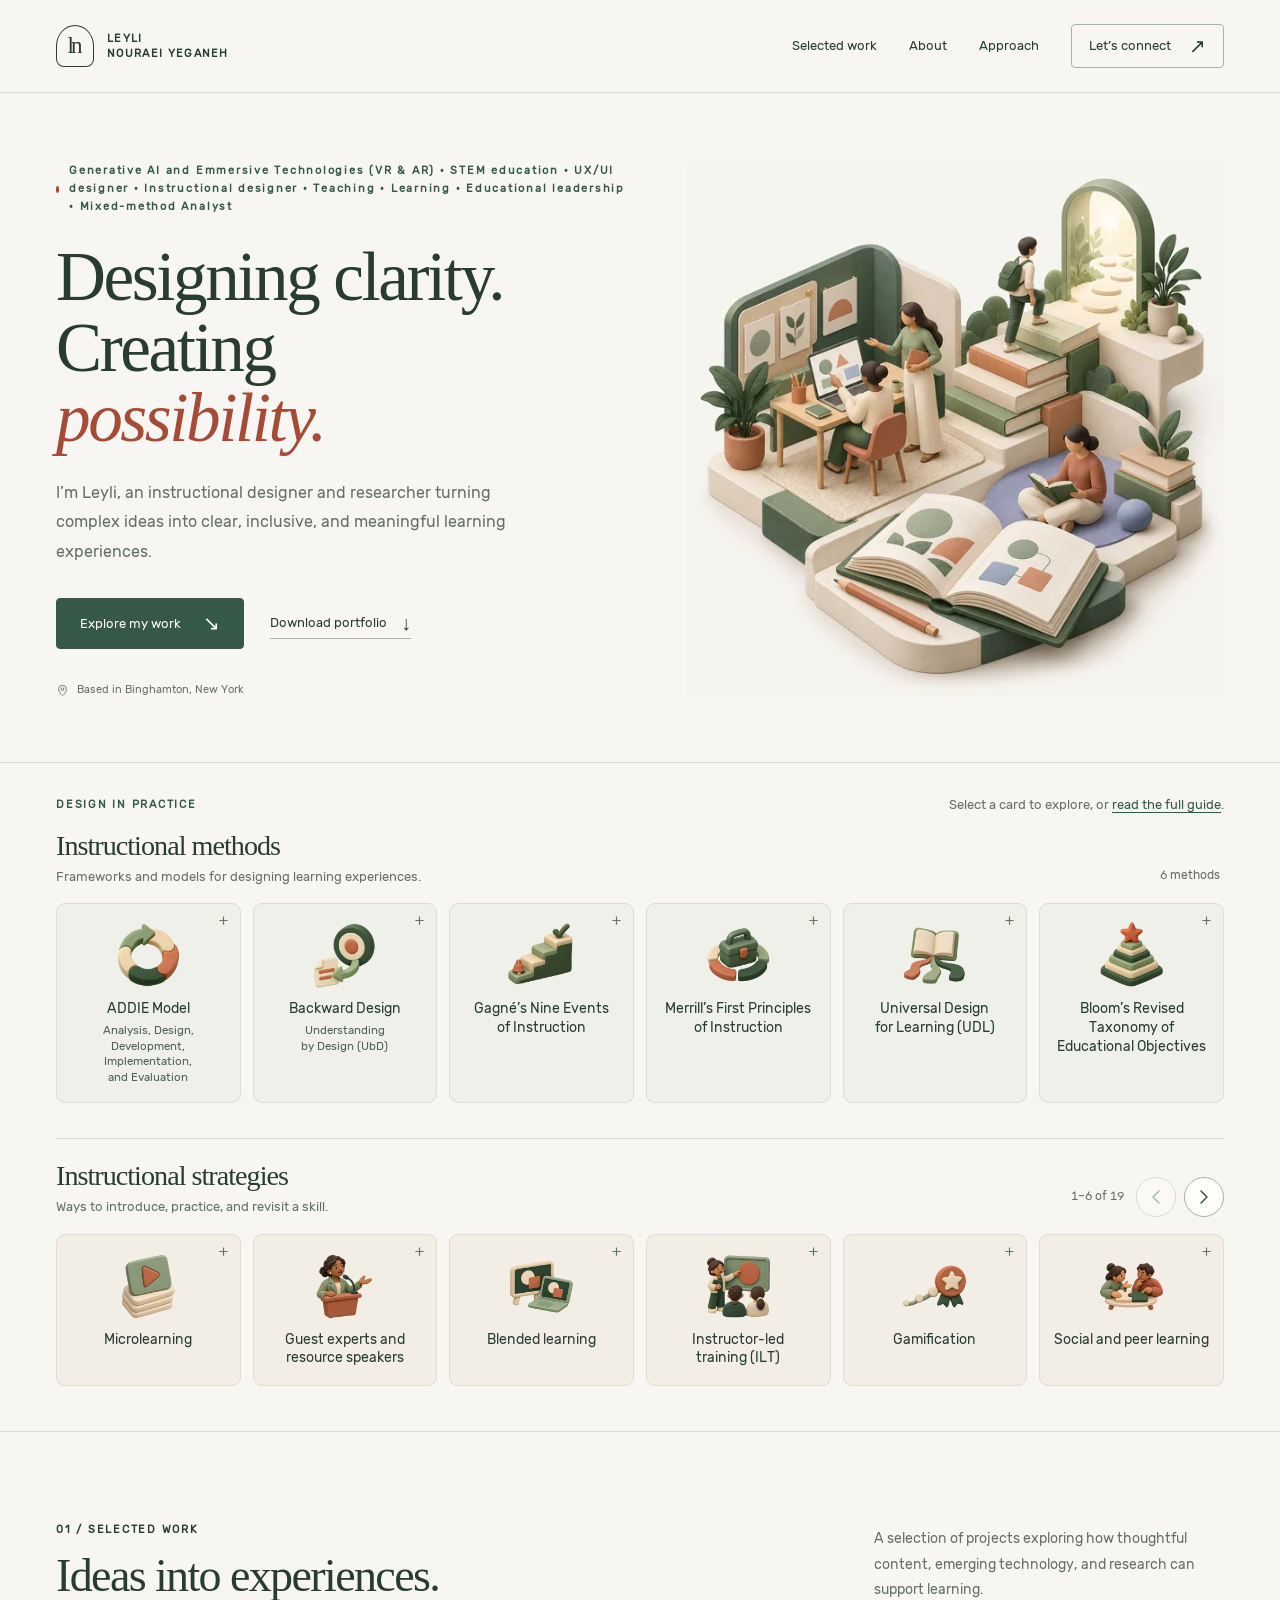
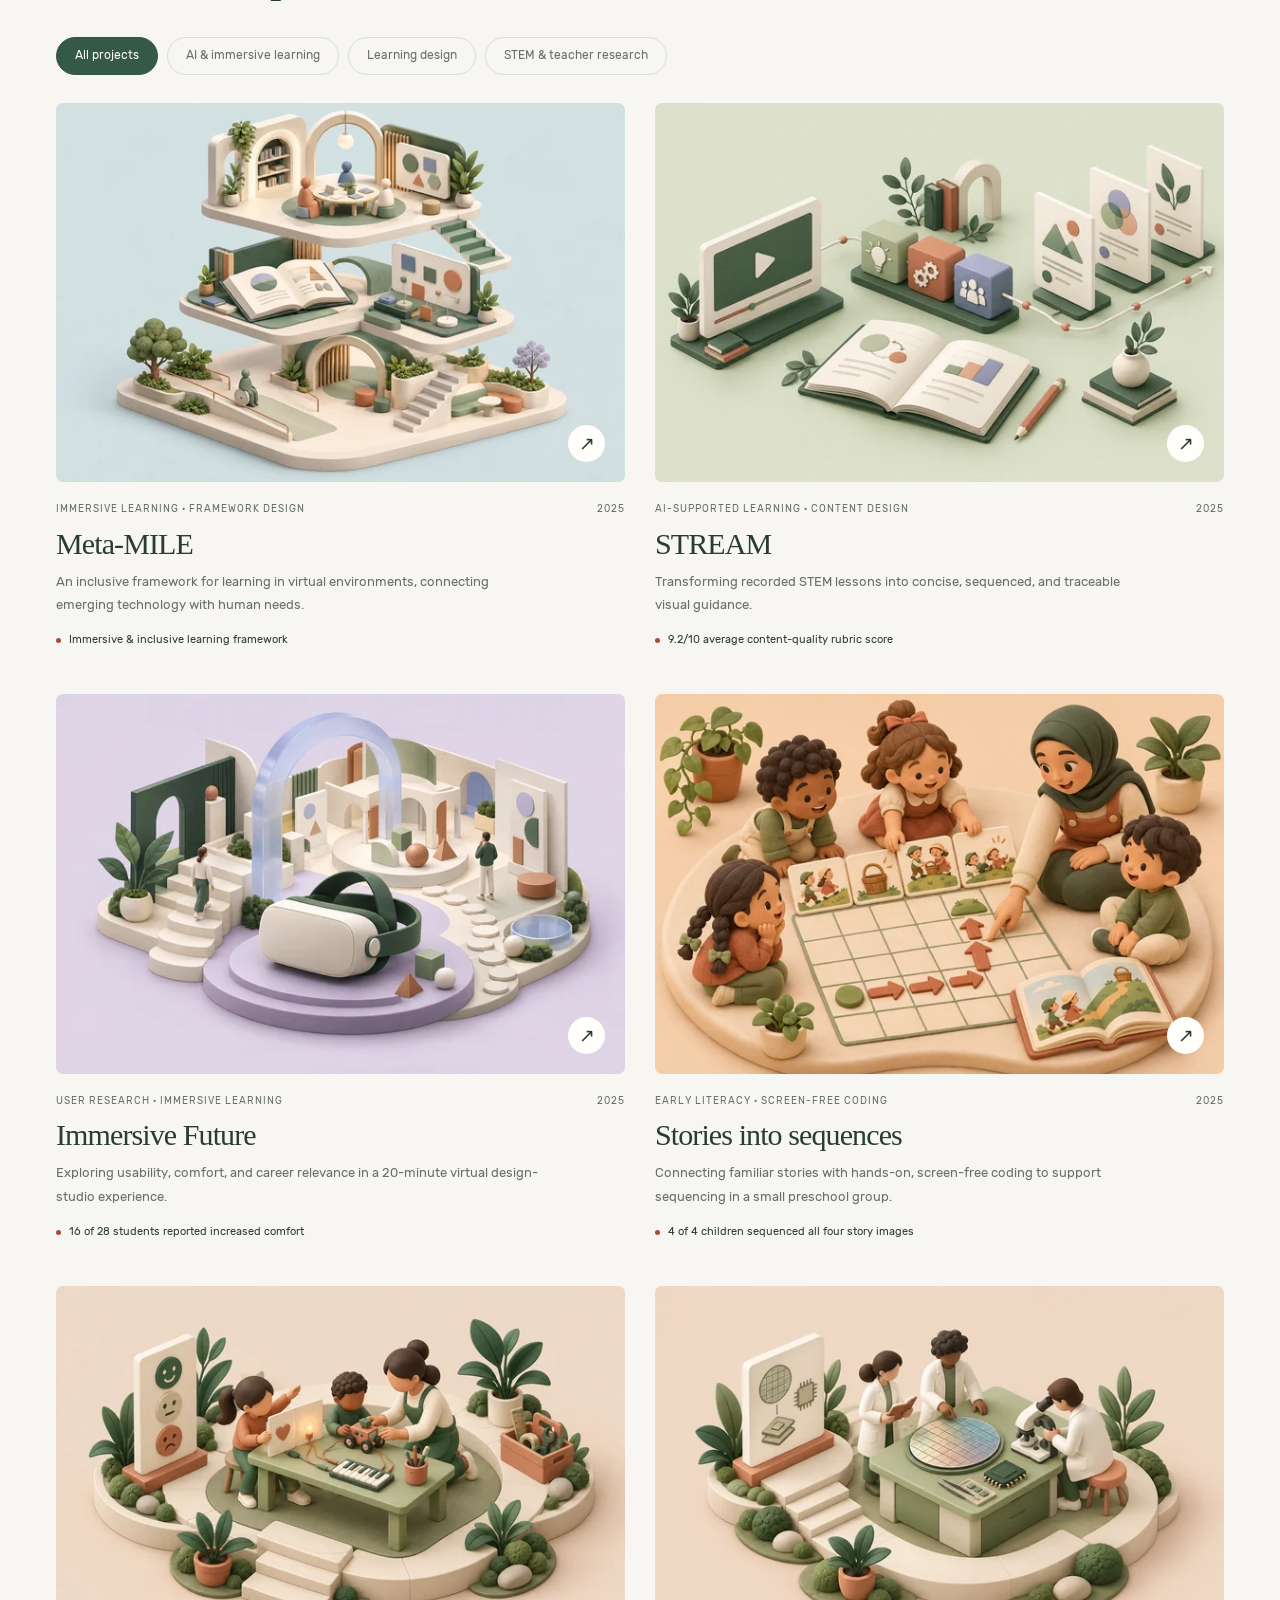
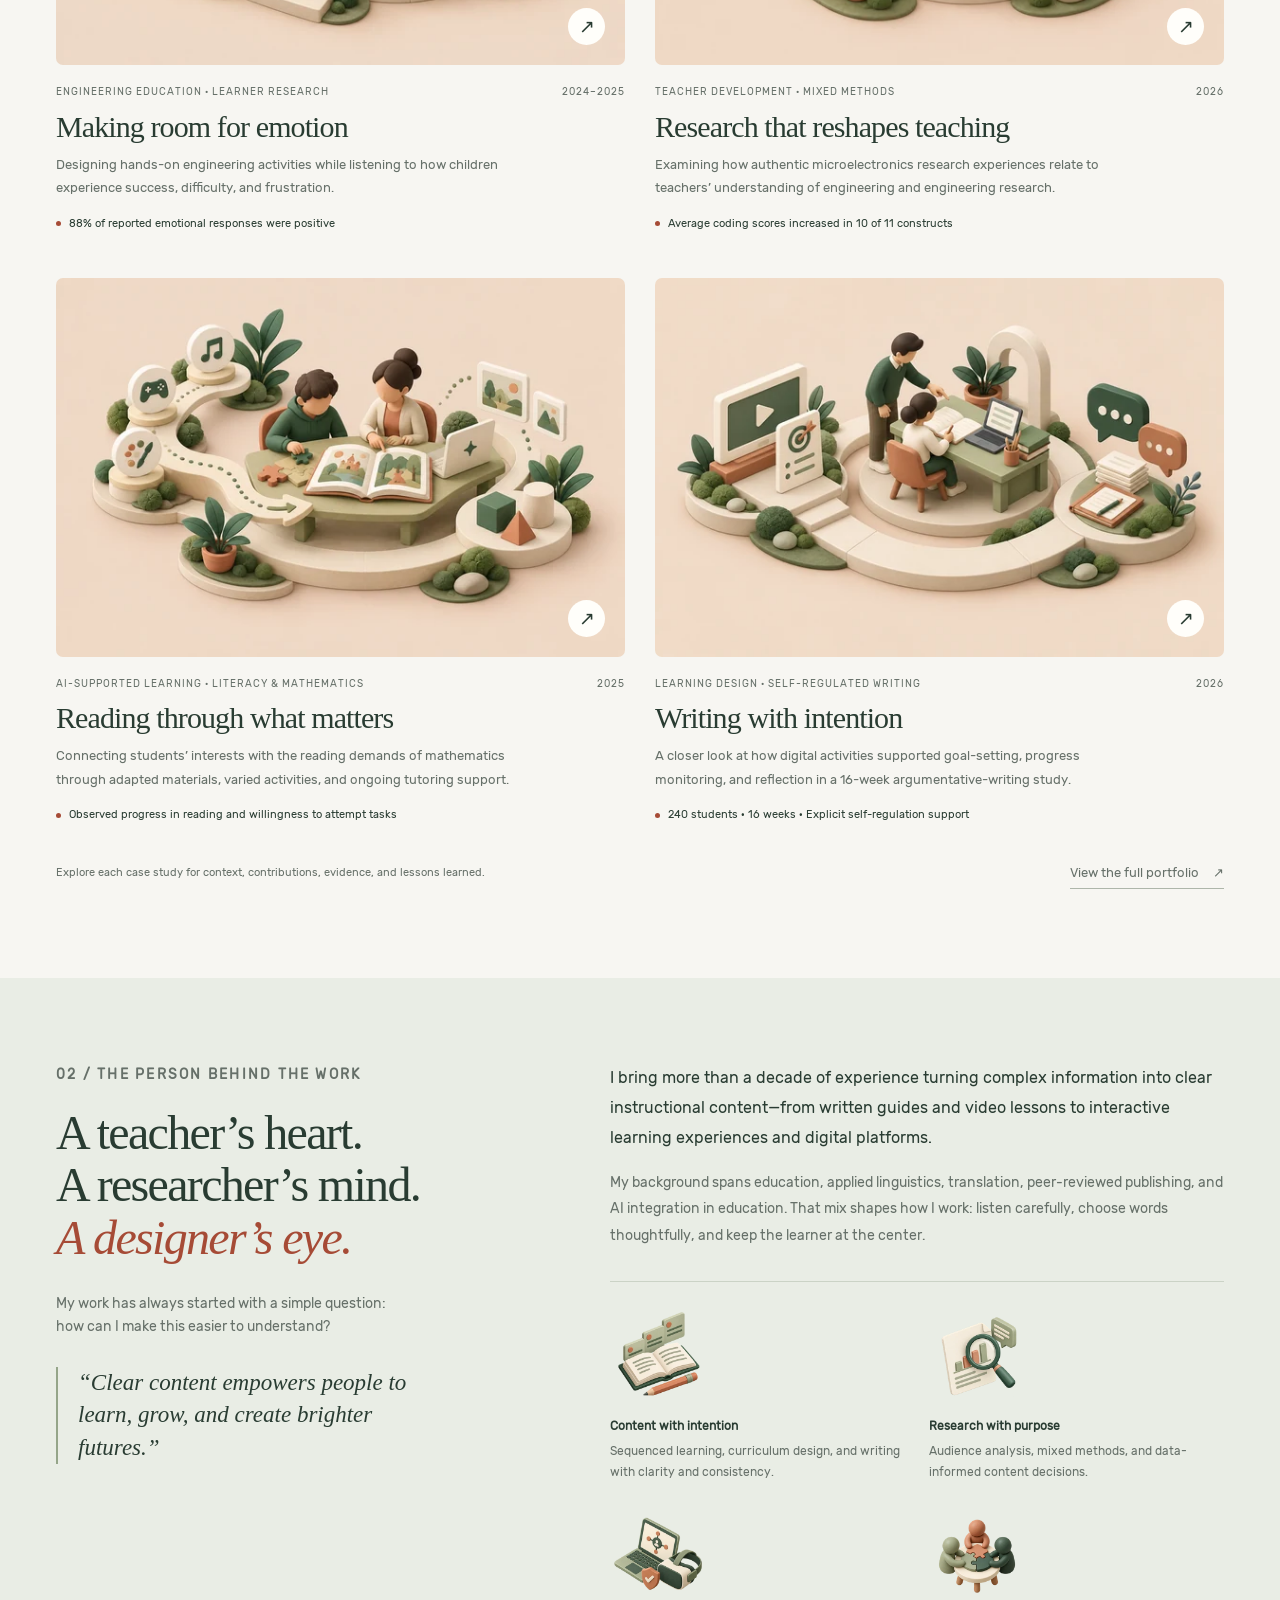
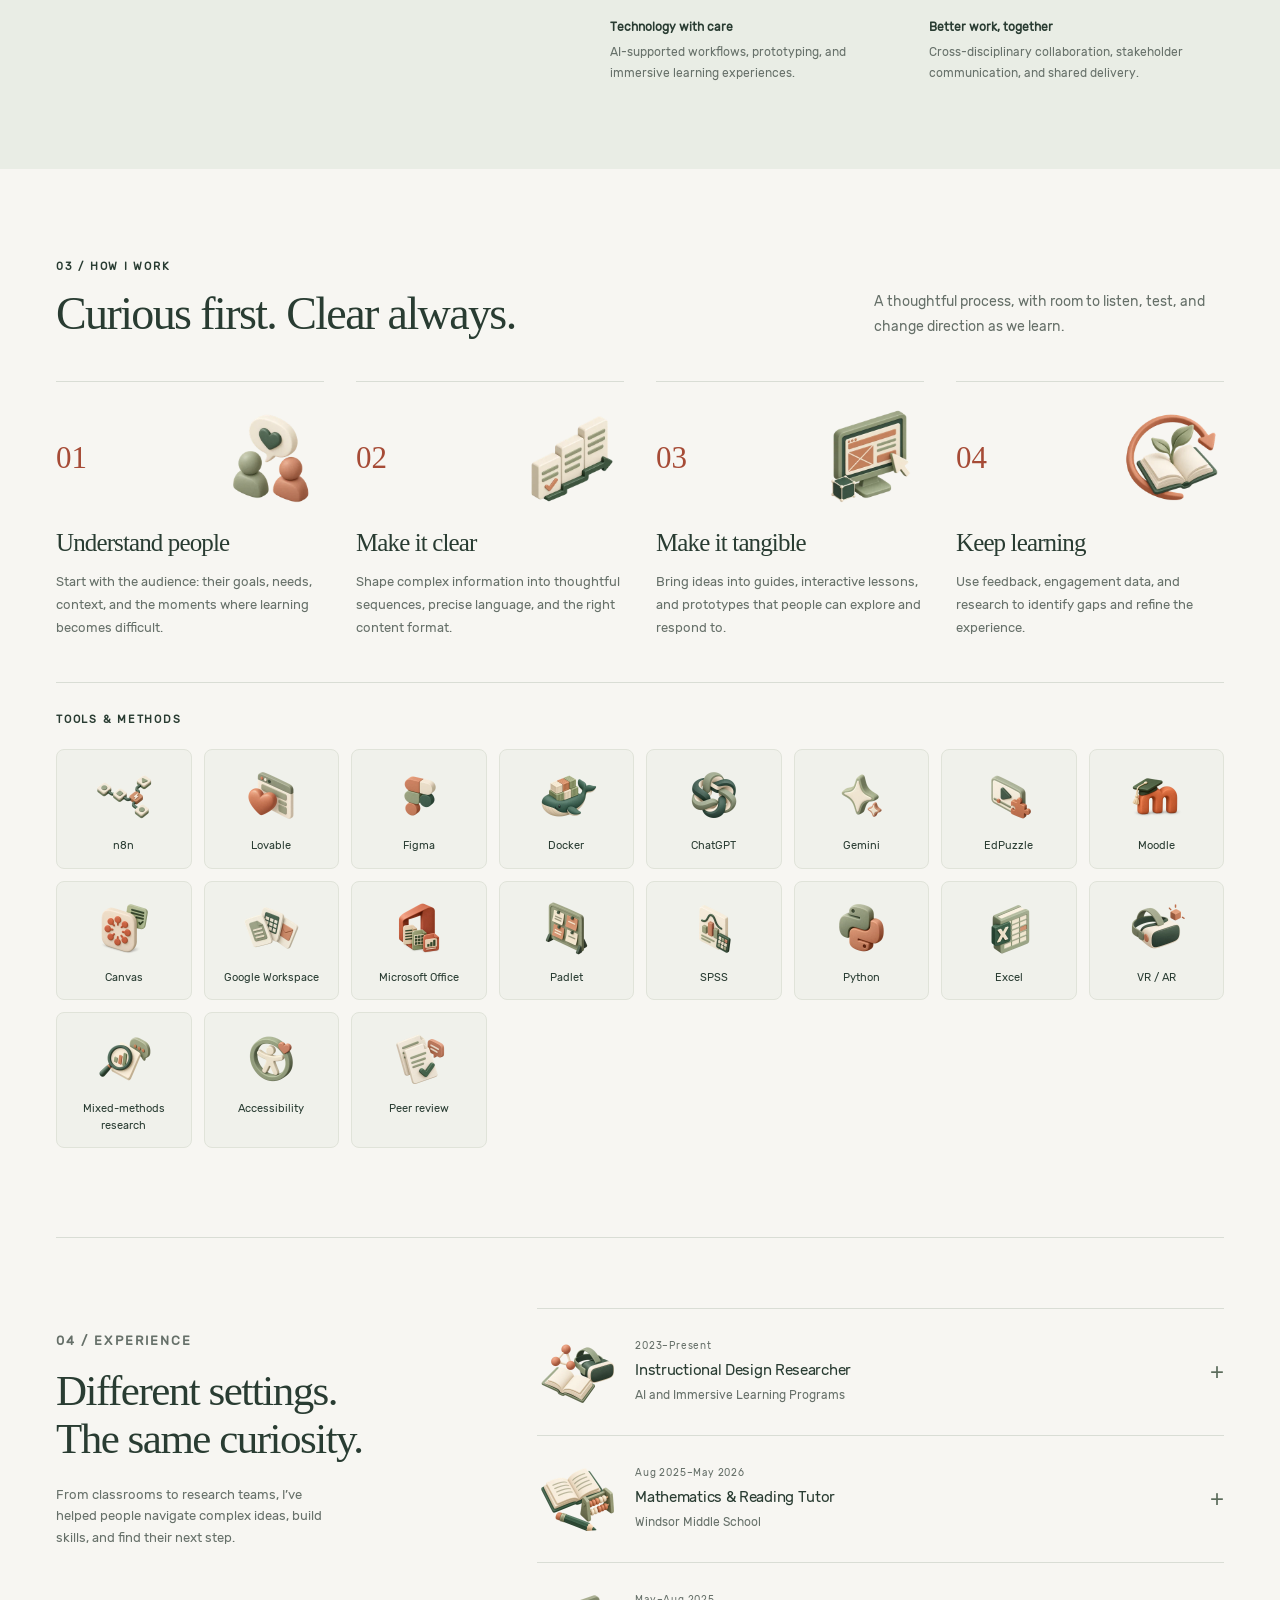
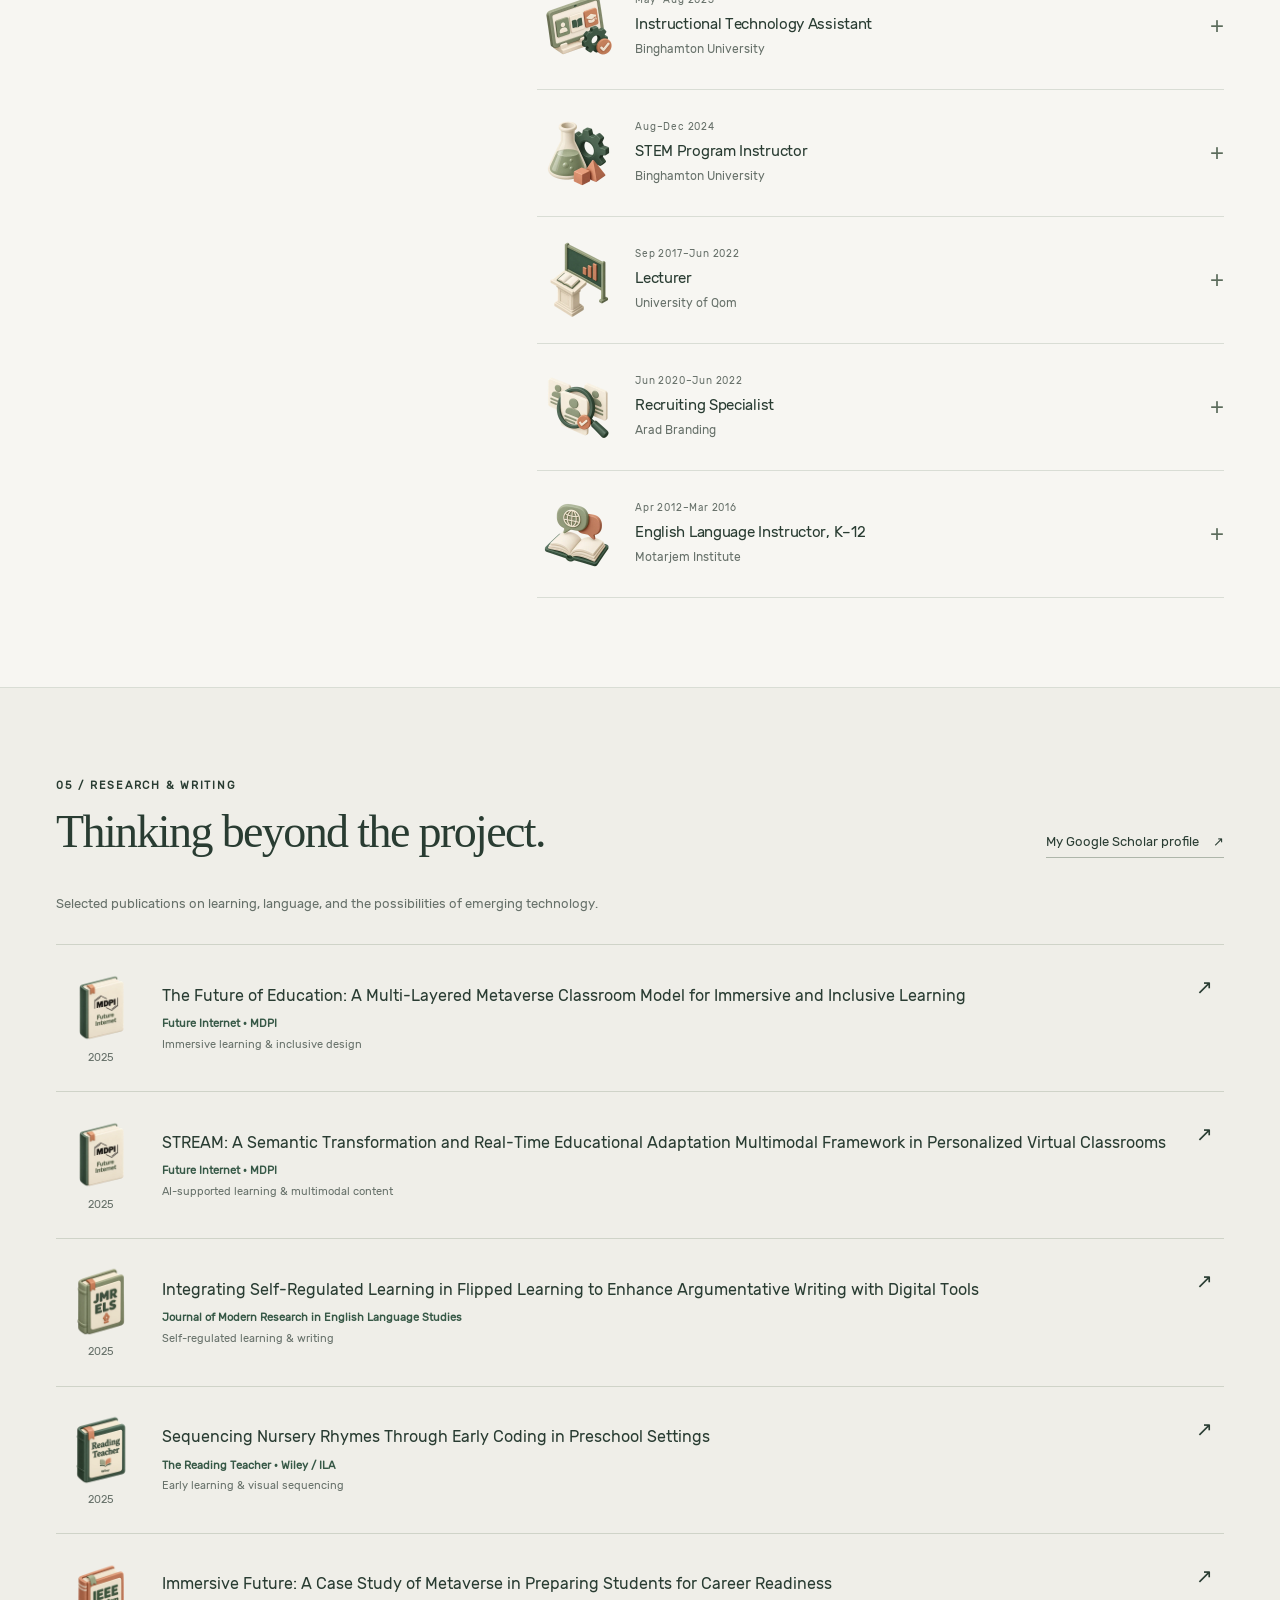
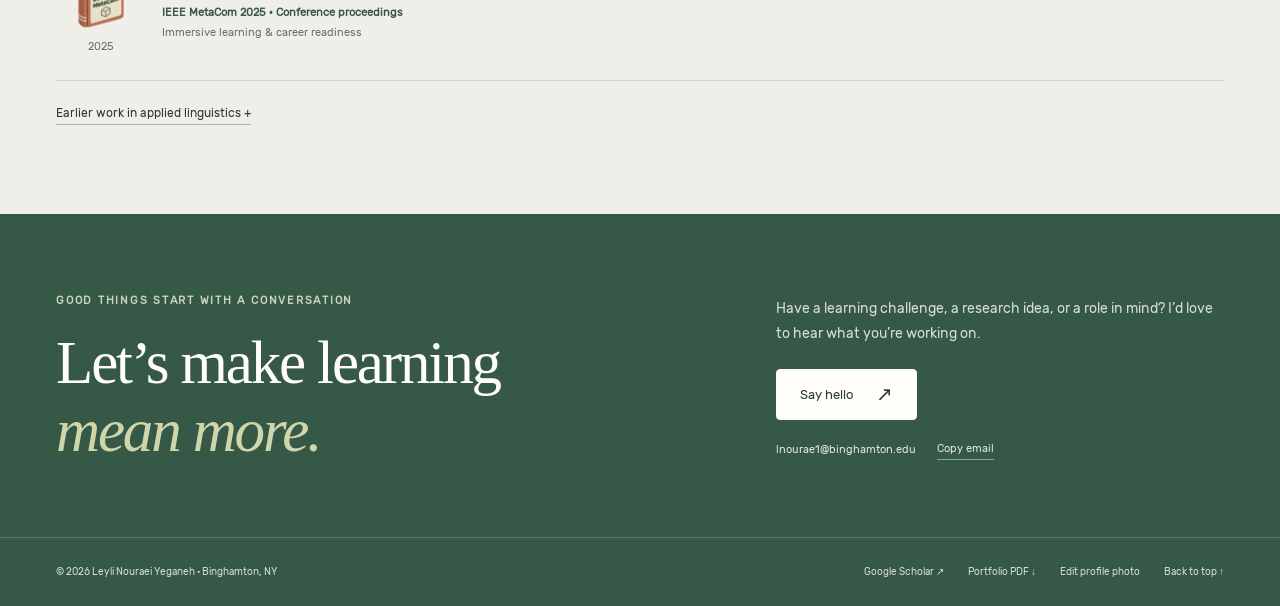
==== commit e399f749: "Replace homepage statistics with interactive instructional methods and strategies" ====
--- a/index.html
+++ b/index.html
@@ -1,6 +1,42 @@
 <!doctype html>
-<html lang="en"><head><meta charset="utf-8"><meta name="viewport" content="width=device-width, initial-scale=1"><title>Leyli Nouraei Yeganeh — Learning Experience &amp; Instructional Design</title><meta name="description" content="Thoughtful learning experiences, grounded in people. Explore Leyli Nouraei Yeganeh’s work in instructional design, AI-supported learning, and immersive education."><meta name="theme-color" content="#365846"><meta property="og:type" content="website"><meta property="og:title" content="Leyli Nouraei Yeganeh — Learning Experience &amp; Instructional Design"><meta property="og:description" content="Thoughtful learning experiences, grounded in people. Explore Leyli Nouraei Yeganeh’s work in instructional design, AI-supported learning, and immersive education."><meta property="og:url" content="https://yeganehleyli.github.io/"><link rel="canonical" href="https://yeganehleyli.github.io/"><link rel="icon" href="/assets/favicon.svg" type="image/svg+xml"><link rel="preload" href="/assets/portfolio-sans.woff" as="font" type="font/woff" crossorigin><link rel="stylesheet" href="/styles.css"><script src="/site.js" defer></script><script src="/profile-portrait.js" defer></script></head><body><a class="skip-link" href="#main">Skip to content</a><div id="top"></div><header class="site-header"><div class="container header-inner"><a href="/" class="brand" aria-label="Leyli Nouraei Yeganeh — home"><span class="brand-mark" aria-hidden="true">ln</span><span class="brand-name">Leyli<br>Nouraei Yeganeh</span></a><button class="menu-toggle" aria-expanded="false" aria-controls="site-navigation">Menu</button><nav class="nav" id="site-navigation" aria-label="Main navigation"><a href="/#work">Selected work</a><a href="/#about">About</a><a href="/#approach">Approach</a><a href="/#contact" class="nav-contact">Let’s connect <span class="arrow" aria-hidden="true">↗</span></a></nav></div></header><main id="main"><section class="hero" aria-labelledby="hero-title"><div class="container hero-grid"><div class="hero-copy"><p class="eyebrow kicker">Generative AI and Emmersive Technologies (VR & AR) · STEM education · UX/UI designer · Instructional designer · Teaching · Learning · Educational leadership · Mixed-method Analyst</p><h1 id="hero-title">Designing clarity.<br>Creating<br><em>possibility.</em></h1><p class="hero-description">I’m Leyli, an instructional designer and researcher turning complex ideas into clear, inclusive, and meaningful learning experiences.</p><div class="hero-actions"><a class="button" href="#work">Explore my work <span class="arrow" aria-hidden="true">↘</span></a><a class="text-link" href="/assets/Leyli_Nouraei_Yeganeh_Portfolio.pdf" download>Download portfolio <span class="arrow" aria-hidden="true">↓</span></a></div><p class="hero-footnote"><svg viewBox="0 0 20 20" fill="none" stroke="currentColor" stroke-width="1.4" aria-hidden="true"><path d="M16 8c0 5-6 10-6 10S4 13 4 8a6 6 0 1 1 12 0Z"/><circle cx="10" cy="8" r="2"/></svg>Based in Binghamton, New York</p></div><figure class="hero-art"><img src="/assets/isometric/hero-960.webp" srcset="/assets/isometric/hero-600.webp 600w, /assets/isometric/hero-960.webp 960w, /assets/isometric/hero-1200.webp 1200w" sizes="(max-width: 650px) calc(100vw - 40px), (max-width: 850px) 44vw, 560px" width="1200" height="1200" alt="Isometric learning studio with learners, a laptop, an open book, and a staircase of books leading to a welcoming archway." fetchpriority="high" decoding="async"></figure></div></section>
-<div class="intro-strip"><div class="container intro-strip-inner"><p>A practice at the intersection<br>of people, learning, and technology.</p><div class="stat"><strong>10+</strong><span>years in education<br>& instructional content</span></div><div class="stat"><strong>08</strong><span>project stories<br>& case studies</span></div><div class="stat"><strong>02</strong><span>learning frameworks<br>Meta-MILE & STREAM</span></div></div></div>
+<html lang="en"><head><meta charset="utf-8"><meta name="viewport" content="width=device-width, initial-scale=1"><title>Leyli Nouraei Yeganeh — Learning Experience &amp; Instructional Design</title><meta name="description" content="Thoughtful learning experiences, grounded in people. Explore Leyli Nouraei Yeganeh’s work in instructional design, AI-supported learning, and immersive education."><meta name="theme-color" content="#365846"><meta property="og:type" content="website"><meta property="og:title" content="Leyli Nouraei Yeganeh — Learning Experience &amp; Instructional Design"><meta property="og:description" content="Thoughtful learning experiences, grounded in people. Explore Leyli Nouraei Yeganeh’s work in instructional design, AI-supported learning, and immersive education."><meta property="og:url" content="https://yeganehleyli.github.io/"><link rel="canonical" href="https://yeganehleyli.github.io/"><link rel="icon" href="/assets/favicon.svg" type="image/svg+xml"><link rel="preload" href="/assets/portfolio-sans.woff" as="font" type="font/woff" crossorigin><link rel="stylesheet" href="/styles.css"><link rel="stylesheet" href="/instructional-practice/practice.css"><script src="/instructional-practice/practice.js" defer></script><script src="/site.js" defer></script><script src="/profile-portrait.js" defer></script></head><body><a class="skip-link" href="#main">Skip to content</a><div id="top"></div><header class="site-header"><div class="container header-inner"><a href="/" class="brand" aria-label="Leyli Nouraei Yeganeh — home"><span class="brand-mark" aria-hidden="true">ln</span><span class="brand-name">Leyli<br>Nouraei Yeganeh</span></a><button class="menu-toggle" aria-expanded="false" aria-controls="site-navigation">Menu</button><nav class="nav" id="site-navigation" aria-label="Main navigation"><a href="/#work">Selected work</a><a href="/#about">About</a><a href="/#approach">Approach</a><a href="/#contact" class="nav-contact">Let’s connect <span class="arrow" aria-hidden="true">↗</span></a></nav></div></header><main id="main"><section class="hero" aria-labelledby="hero-title"><div class="container hero-grid"><div class="hero-copy"><p class="eyebrow kicker">Generative AI and Emmersive Technologies (VR & AR) · STEM education · UX/UI designer · Instructional designer · Teaching · Learning · Educational leadership · Mixed-method Analyst</p><h1 id="hero-title">Designing clarity.<br>Creating<br><em>possibility.</em></h1><p class="hero-description">I’m Leyli, an instructional designer and researcher turning complex ideas into clear, inclusive, and meaningful learning experiences.</p><div class="hero-actions"><a class="button" href="#work">Explore my work <span class="arrow" aria-hidden="true">↘</span></a><a class="text-link" href="/assets/Leyli_Nouraei_Yeganeh_Portfolio.pdf" download>Download portfolio <span class="arrow" aria-hidden="true">↓</span></a></div><p class="hero-footnote"><svg viewBox="0 0 20 20" fill="none" stroke="currentColor" stroke-width="1.4" aria-hidden="true"><path d="M16 8c0 5-6 10-6 10S4 13 4 8a6 6 0 1 1 12 0Z"/><circle cx="10" cy="8" r="2"/></svg>Based in Binghamton, New York</p></div><figure class="hero-art"><img src="/assets/isometric/hero-960.webp" srcset="/assets/isometric/hero-600.webp 600w, /assets/isometric/hero-960.webp 960w, /assets/isometric/hero-1200.webp 1200w" sizes="(max-width: 650px) calc(100vw - 40px), (max-width: 850px) 44vw, 560px" width="1200" height="1200" alt="Isometric learning studio with learners, a laptop, an open book, and a staircase of books leading to a welcoming archway." fetchpriority="high" decoding="async"></figure></div></section>
+<section class="practice-band" id="instructional-practice" aria-label="Instructional design methods and strategies"><div class="container">
+<div class="practice-kicker"><p class="eyebrow">Design in practice</p><p class="practice-hint">Select a card to explore, or <a href="/instructional-practice/">read the full guide</a>.</p></div>
+<section class="practice-group" data-kind="methods" id="instructional-methods" aria-labelledby="instructional-methods-label">
+<div class="practice-heading"><div><h2 id="instructional-methods-label">Instructional methods</h2><p>Frameworks and models for designing learning experiences.</p></div><div class="practice-controls" hidden><span class="practice-range"></span><button class="practice-step" type="button" data-direction="-1" aria-label="Previous instructional methods" aria-controls="practice-rail-methods"><svg viewBox="0 0 18 18" fill="none" stroke="currentColor" stroke-width="1.5" stroke-linecap="round" stroke-linejoin="round" aria-hidden="true" focusable="false"><path d="M12 3L6 9l6 6"/></svg></button><button class="practice-step" type="button" data-direction="1" aria-label="Next instructional methods" aria-controls="practice-rail-methods"><svg viewBox="0 0 18 18" fill="none" stroke="currentColor" stroke-width="1.5" stroke-linecap="round" stroke-linejoin="round" aria-hidden="true" focusable="false"><path d="M6 3l6 6-6 6"/></svg></button></div></div>
+<ul class="practice-rail" id="practice-rail-methods" role="list" aria-labelledby="instructional-methods-label">
+<li><a class="practice-card" data-entry="addie" href="/instructional-practice/#addie"><svg class="practice-open-mark" viewBox="0 0 16 16" fill="none" stroke="currentColor" stroke-width="1.7" aria-hidden="true" focusable="false"><path d="M8 2v12M2 8h12"/></svg><img class="practice-card-icon" src="/assets/isometric/practice/addie.webp" width="256" height="256" loading="lazy" decoding="async" alt=""><span class="practice-card-name">ADDIE Model <span class="practice-card-expansion">Analysis, Design, Development, Implementation, and Evaluation</span></span></a></li>
+<li><a class="practice-card" data-entry="backward-design" href="/instructional-practice/#backward-design"><svg class="practice-open-mark" viewBox="0 0 16 16" fill="none" stroke="currentColor" stroke-width="1.7" aria-hidden="true" focusable="false"><path d="M8 2v12M2 8h12"/></svg><img class="practice-card-icon" src="/assets/isometric/practice/backward-design.webp" width="256" height="256" loading="lazy" decoding="async" alt=""><span class="practice-card-name">Backward Design <span class="practice-card-expansion">Understanding by Design (UbD)</span></span></a></li>
+<li><a class="practice-card" data-entry="gagne" href="/instructional-practice/#gagne"><svg class="practice-open-mark" viewBox="0 0 16 16" fill="none" stroke="currentColor" stroke-width="1.7" aria-hidden="true" focusable="false"><path d="M8 2v12M2 8h12"/></svg><img class="practice-card-icon" src="/assets/isometric/practice/gagne.webp" width="256" height="256" loading="lazy" decoding="async" alt=""><span class="practice-card-name">Gagné’s Nine Events of Instruction</span></a></li>
+<li><a class="practice-card" data-entry="merrill" href="/instructional-practice/#merrill"><svg class="practice-open-mark" viewBox="0 0 16 16" fill="none" stroke="currentColor" stroke-width="1.7" aria-hidden="true" focusable="false"><path d="M8 2v12M2 8h12"/></svg><img class="practice-card-icon" src="/assets/isometric/practice/merrill.webp" width="256" height="256" loading="lazy" decoding="async" alt=""><span class="practice-card-name">Merrill’s First Principles of Instruction</span></a></li>
+<li><a class="practice-card" data-entry="udl" href="/instructional-practice/#udl"><svg class="practice-open-mark" viewBox="0 0 16 16" fill="none" stroke="currentColor" stroke-width="1.7" aria-hidden="true" focusable="false"><path d="M8 2v12M2 8h12"/></svg><img class="practice-card-icon" src="/assets/isometric/practice/udl.webp" width="256" height="256" loading="lazy" decoding="async" alt=""><span class="practice-card-name">Universal Design for Learning (UDL)</span></a></li>
+<li><a class="practice-card" data-entry="bloom" href="/instructional-practice/#bloom"><svg class="practice-open-mark" viewBox="0 0 16 16" fill="none" stroke="currentColor" stroke-width="1.7" aria-hidden="true" focusable="false"><path d="M8 2v12M2 8h12"/></svg><img class="practice-card-icon" src="/assets/isometric/practice/bloom.webp" width="256" height="256" loading="lazy" decoding="async" alt=""><span class="practice-card-name">Bloom’s Revised Taxonomy of Educational Objectives</span></a></li>
+</ul></section>
+<section class="practice-group" data-kind="strategies" id="instructional-strategies" aria-labelledby="instructional-strategies-label">
+<div class="practice-heading"><div><h2 id="instructional-strategies-label">Instructional strategies</h2><p>Ways to introduce, practice, and revisit a skill.</p></div><div class="practice-controls" hidden><span class="practice-range"></span><button class="practice-step" type="button" data-direction="-1" aria-label="Previous instructional strategies" aria-controls="practice-rail-strategies"><svg viewBox="0 0 18 18" fill="none" stroke="currentColor" stroke-width="1.5" stroke-linecap="round" stroke-linejoin="round" aria-hidden="true" focusable="false"><path d="M12 3L6 9l6 6"/></svg></button><button class="practice-step" type="button" data-direction="1" aria-label="Next instructional strategies" aria-controls="practice-rail-strategies"><svg viewBox="0 0 18 18" fill="none" stroke="currentColor" stroke-width="1.5" stroke-linecap="round" stroke-linejoin="round" aria-hidden="true" focusable="false"><path d="M6 3l6 6-6 6"/></svg></button></div></div>
+<ul class="practice-rail" id="practice-rail-strategies" role="list" aria-labelledby="instructional-strategies-label">
+<li><a class="practice-card" data-entry="microlearning" href="/instructional-practice/#microlearning"><svg class="practice-open-mark" viewBox="0 0 16 16" fill="none" stroke="currentColor" stroke-width="1.7" aria-hidden="true" focusable="false"><path d="M8 2v12M2 8h12"/></svg><img class="practice-card-icon" src="/assets/isometric/practice/microlearning.webp" width="256" height="256" loading="lazy" decoding="async" alt=""><span class="practice-card-name">Microlearning</span></a></li>
+<li><a class="practice-card" data-entry="guest-experts" href="/instructional-practice/#guest-experts"><svg class="practice-open-mark" viewBox="0 0 16 16" fill="none" stroke="currentColor" stroke-width="1.7" aria-hidden="true" focusable="false"><path d="M8 2v12M2 8h12"/></svg><img class="practice-card-icon" src="/assets/isometric/practice/guest-experts.webp" width="256" height="256" loading="lazy" decoding="async" alt=""><span class="practice-card-name">Guest experts and resource speakers</span></a></li>
+<li><a class="practice-card" data-entry="blended-learning" href="/instructional-practice/#blended-learning"><svg class="practice-open-mark" viewBox="0 0 16 16" fill="none" stroke="currentColor" stroke-width="1.7" aria-hidden="true" focusable="false"><path d="M8 2v12M2 8h12"/></svg><img class="practice-card-icon" src="/assets/isometric/practice/blended-learning.webp" width="256" height="256" loading="lazy" decoding="async" alt=""><span class="practice-card-name">Blended learning</span></a></li>
+<li><a class="practice-card" data-entry="instructor-led" href="/instructional-practice/#instructor-led"><svg class="practice-open-mark" viewBox="0 0 16 16" fill="none" stroke="currentColor" stroke-width="1.7" aria-hidden="true" focusable="false"><path d="M8 2v12M2 8h12"/></svg><img class="practice-card-icon" src="/assets/isometric/practice/instructor-led.webp" width="256" height="256" loading="lazy" decoding="async" alt=""><span class="practice-card-name">Instructor-led training (ILT)</span></a></li>
+<li><a class="practice-card" data-entry="gamification" href="/instructional-practice/#gamification"><svg class="practice-open-mark" viewBox="0 0 16 16" fill="none" stroke="currentColor" stroke-width="1.7" aria-hidden="true" focusable="false"><path d="M8 2v12M2 8h12"/></svg><img class="practice-card-icon" src="/assets/isometric/practice/gamification.webp" width="256" height="256" loading="lazy" decoding="async" alt=""><span class="practice-card-name">Gamification</span></a></li>
+<li><a class="practice-card" data-entry="peer-learning" href="/instructional-practice/#peer-learning"><svg class="practice-open-mark" viewBox="0 0 16 16" fill="none" stroke="currentColor" stroke-width="1.7" aria-hidden="true" focusable="false"><path d="M8 2v12M2 8h12"/></svg><img class="practice-card-icon" src="/assets/isometric/practice/peer-learning.webp" width="256" height="256" loading="lazy" decoding="async" alt=""><span class="practice-card-name">Social and peer learning</span></a></li>
+<li><a class="practice-card" data-entry="webinars" href="/instructional-practice/#webinars"><svg class="practice-open-mark" viewBox="0 0 16 16" fill="none" stroke="currentColor" stroke-width="1.7" aria-hidden="true" focusable="false"><path d="M8 2v12M2 8h12"/></svg><img class="practice-card-icon" src="/assets/isometric/practice/webinars.webp" width="256" height="256" loading="lazy" decoding="async" alt=""><span class="practice-card-name">Interactive webinars</span></a></li>
+<li><a class="practice-card" data-entry="hands-on" href="/instructional-practice/#hands-on"><svg class="practice-open-mark" viewBox="0 0 16 16" fill="none" stroke="currentColor" stroke-width="1.7" aria-hidden="true" focusable="false"><path d="M8 2v12M2 8h12"/></svg><img class="practice-card-icon" src="/assets/isometric/practice/hands-on.webp" width="256" height="256" loading="lazy" decoding="async" alt=""><span class="practice-card-name">Hands-on training</span></a></li>
+<li><a class="practice-card" data-entry="spaced-practice" href="/instructional-practice/#spaced-practice"><svg class="practice-open-mark" viewBox="0 0 16 16" fill="none" stroke="currentColor" stroke-width="1.7" aria-hidden="true" focusable="false"><path d="M8 2v12M2 8h12"/></svg><img class="practice-card-icon" src="/assets/isometric/practice/spaced-practice.webp" width="256" height="256" loading="lazy" decoding="async" alt=""><span class="practice-card-name">Spaced practice and repetition</span></a></li>
+<li><a class="practice-card" data-entry="audio-learning" href="/instructional-practice/#audio-learning"><svg class="practice-open-mark" viewBox="0 0 16 16" fill="none" stroke="currentColor" stroke-width="1.7" aria-hidden="true" focusable="false"><path d="M8 2v12M2 8h12"/></svg><img class="practice-card-icon" src="/assets/isometric/practice/audio-learning.webp" width="256" height="256" loading="lazy" decoding="async" alt=""><span class="practice-card-name">Audio learning</span></a></li>
+<li><a class="practice-card" data-entry="storytelling" href="/instructional-practice/#storytelling"><svg class="practice-open-mark" viewBox="0 0 16 16" fill="none" stroke="currentColor" stroke-width="1.7" aria-hidden="true" focusable="false"><path d="M8 2v12M2 8h12"/></svg><img class="practice-card-icon" src="/assets/isometric/practice/storytelling.webp" width="256" height="256" loading="lazy" decoding="async" alt=""><span class="practice-card-name">Storytelling</span></a></li>
+<li><a class="practice-card" data-entry="simulations" href="/instructional-practice/#simulations"><svg class="practice-open-mark" viewBox="0 0 16 16" fill="none" stroke="currentColor" stroke-width="1.7" aria-hidden="true" focusable="false"><path d="M8 2v12M2 8h12"/></svg><img class="practice-card-icon" src="/assets/isometric/practice/simulations.webp" width="256" height="256" loading="lazy" decoding="async" alt=""><span class="practice-card-name">Online simulations</span></a></li>
+<li><a class="practice-card" data-entry="just-in-time" href="/instructional-practice/#just-in-time"><svg class="practice-open-mark" viewBox="0 0 16 16" fill="none" stroke="currentColor" stroke-width="1.7" aria-hidden="true" focusable="false"><path d="M8 2v12M2 8h12"/></svg><img class="practice-card-icon" src="/assets/isometric/practice/just-in-time.webp" width="256" height="256" loading="lazy" decoding="async" alt=""><span class="practice-card-name">Just-in-time training (JITT)</span></a></li>
+<li><a class="practice-card" data-entry="problem-solving" href="/instructional-practice/#problem-solving"><svg class="practice-open-mark" viewBox="0 0 16 16" fill="none" stroke="currentColor" stroke-width="1.7" aria-hidden="true" focusable="false"><path d="M8 2v12M2 8h12"/></svg><img class="practice-card-icon" src="/assets/isometric/practice/problem-solving.webp" width="256" height="256" loading="lazy" decoding="async" alt=""><span class="practice-card-name">Problem-solving</span></a></li>
+<li><a class="practice-card" data-entry="drills" href="/instructional-practice/#drills"><svg class="practice-open-mark" viewBox="0 0 16 16" fill="none" stroke="currentColor" stroke-width="1.7" aria-hidden="true" focusable="false"><path d="M8 2v12M2 8h12"/></svg><img class="practice-card-icon" src="/assets/isometric/practice/drills.webp" width="256" height="256" loading="lazy" decoding="async" alt=""><span class="practice-card-name">Practice drills</span></a></li>
+<li><a class="practice-card" data-entry="scenarios" href="/instructional-practice/#scenarios"><svg class="practice-open-mark" viewBox="0 0 16 16" fill="none" stroke="currentColor" stroke-width="1.7" aria-hidden="true" focusable="false"><path d="M8 2v12M2 8h12"/></svg><img class="practice-card-icon" src="/assets/isometric/practice/scenarios.webp" width="256" height="256" loading="lazy" decoding="async" alt=""><span class="practice-card-name">Scenario-based learning</span></a></li>
+<li><a class="practice-card" data-entry="self-guided" href="/instructional-practice/#self-guided"><svg class="practice-open-mark" viewBox="0 0 16 16" fill="none" stroke="currentColor" stroke-width="1.7" aria-hidden="true" focusable="false"><path d="M8 2v12M2 8h12"/></svg><img class="practice-card-icon" src="/assets/isometric/practice/self-guided.webp" width="256" height="256" loading="lazy" decoding="async" alt=""><span class="practice-card-name">Personalized and self-guided learning</span></a></li>
+<li><a class="practice-card" data-entry="experiential" href="/instructional-practice/#experiential"><svg class="practice-open-mark" viewBox="0 0 16 16" fill="none" stroke="currentColor" stroke-width="1.7" aria-hidden="true" focusable="false"><path d="M8 2v12M2 8h12"/></svg><img class="practice-card-icon" src="/assets/isometric/practice/experiential.webp" width="256" height="256" loading="lazy" decoding="async" alt=""><span class="practice-card-name">Experiential learning and evaluation</span></a></li>
+<li><a class="practice-card" data-entry="multimedia" href="/instructional-practice/#multimedia"><svg class="practice-open-mark" viewBox="0 0 16 16" fill="none" stroke="currentColor" stroke-width="1.7" aria-hidden="true" focusable="false"><path d="M8 2v12M2 8h12"/></svg><img class="practice-card-icon" src="/assets/isometric/practice/multimedia.webp" width="256" height="256" loading="lazy" decoding="async" alt=""><span class="practice-card-name">Multimedia learning</span></a></li>
+</ul></section>
+<dialog class="practice-dialog" id="practice-detail" aria-label="Instructional design explanation"><div class="practice-dialog-bar"><span class="eyebrow">Design in practice</span><button class="practice-close" type="button"><svg viewBox="0 0 16 16" fill="none" stroke="currentColor" stroke-width="1.6" aria-hidden="true" focusable="false"><path d="M3.5 3.5l9 9m0-9l-9 9"/></svg>Close</button></div><div class="practice-dialog-body"></div></dialog>
+</div></section>
 <section class="section" id="work" aria-labelledby="work-heading"><div class="container"><div class="section-heading"><div><p class="eyebrow">01 / Selected work</p><h2 id="work-heading">Ideas into experiences.</h2></div><p>A selection of projects exploring how thoughtful content, emerging technology, and research can support learning.</p></div><div class="project-toolbar" role="group" aria-label="Filter projects"><button class="filter-button" data-filter="all" aria-pressed="true">All projects</button><button class="filter-button" data-filter="ai" aria-pressed="false">AI & immersive learning</button><button class="filter-button" data-filter="design" aria-pressed="false">Learning design</button><button class="filter-button" data-filter="research" aria-pressed="false">STEM &amp; teacher research</button></div><p id="filter-status" class="sr-only" role="status">Showing 8 projects.</p><div class="projects-grid"><article class="project-card" data-category="ai"><a class="project-art-link" href="/projects/meta-mile/" aria-label="Explore Meta-MILE"><img class="project-image" src="/assets/isometric/meta-mile-960.webp" srcset="/assets/isometric/meta-mile-600.webp 600w, /assets/isometric/meta-mile-960.webp 960w, /assets/isometric/meta-mile-1440.webp 1440w" sizes="(max-width: 650px) calc(100vw - 40px), (max-width: 1400px) calc(50vw - 60px), 605px" alt="Isometric concept illustration of a layered inclusive virtual classroom with learners, an open book, and accessible pathways." width="1440" height="960" loading="lazy" decoding="async"><span class="project-link-icon" aria-hidden="true">↗</span></a><div class="project-meta"><span>Immersive learning · Framework design</span><span>2025</span></div><h3><a href="/projects/meta-mile/">Meta-MILE</a></h3><p>An inclusive framework for learning in virtual environments, connecting emerging technology with human needs.</p><span class="project-result">Immersive & inclusive learning framework</span></article><article class="project-card" data-category="ai"><a class="project-art-link" href="/projects/stream/" aria-label="Explore STREAM"><img class="project-image" src="/assets/isometric/stream-960.webp" srcset="/assets/isometric/stream-600.webp 600w, /assets/isometric/stream-960.webp 960w, /assets/isometric/stream-1440.webp 1440w" sizes="(max-width: 650px) calc(100vw - 40px), (max-width: 1400px) calc(50vw - 60px), 605px" alt="Isometric concept illustration of a video lesson becoming a sequence of visual learning cards." width="1440" height="960" loading="lazy" decoding="async"><span class="project-link-icon" aria-hidden="true">↗</span></a><div class="project-meta"><span>AI-supported learning · Content design</span><span>2025</span></div><h3><a href="/projects/stream/">STREAM</a></h3><p>Transforming recorded STEM lessons into concise, sequenced, and traceable visual guidance.</p><span class="project-result">9.2/10 average content-quality rubric score</span></article><article class="project-card" data-category="ai"><a class="project-art-link" href="/projects/immersive-future/" aria-label="Explore Immersive Future"><img class="project-image" src="/assets/isometric/immersive-future-960.webp" srcset="/assets/isometric/immersive-future-600.webp 600w, /assets/isometric/immersive-future-960.webp 960w, /assets/isometric/immersive-future-1440.webp 1440w" sizes="(max-width: 650px) calc(100vw - 40px), (max-width: 1400px) calc(50vw - 60px), 605px" alt="Isometric concept illustration of a VR headset and learners exploring a virtual design studio." width="1440" height="960" loading="lazy" decoding="async"><span class="project-link-icon" aria-hidden="true">↗</span></a><div class="project-meta"><span>User research · Immersive learning</span><span>2025</span></div><h3><a href="/projects/immersive-future/">Immersive Future</a></h3><p>Exploring usability, comfort, and career relevance in a 20-minute virtual design-studio experience.</p><span class="project-result">16 of 28 students reported increased comfort</span></article><article class="project-card" data-category="design" id="preschool-story-sequencing"><a class="project-art-link" href="/projects/preschool-story-sequencing/" aria-label="Explore Stories into sequences"><img class="project-image" src="/assets/isometric/preschool-story-sequencing-960.webp" srcset="/assets/isometric/preschool-story-sequencing-600.webp 600w, /assets/isometric/preschool-story-sequencing-960.webp 960w, /assets/isometric/preschool-story-sequencing-1440.webp 1440w" sizes="(max-width: 650px) calc(100vw - 40px), (max-width: 1400px) calc(50vw - 60px), 605px" alt="Isometric concept illustration of four preschool children and a teacher arranging story cards and directional arrows on a floor grid." width="1440" height="960" loading="lazy" decoding="async"><span class="project-link-icon" aria-hidden="true">↗</span></a><div class="project-meta"><span>Early literacy · Screen-free coding</span><span>2025</span></div><h3><a href="/projects/preschool-story-sequencing/">Stories into sequences</a></h3><p>Connecting familiar stories with hands-on, screen-free coding to support sequencing in a small preschool group.</p><span class="project-result">4 of 4 children sequenced all four story images</span></article><article class="project-card" data-category="research" id="more-projects"><a class="project-art-link" href="/projects/engineering-emotions/" aria-label="Explore Making room for emotion"><img class="project-image" src="/assets/isometric/engineering-emotions-960.webp" srcset="/assets/isometric/engineering-emotions-600.webp 600w, /assets/isometric/engineering-emotions-960.webp 960w, /assets/isometric/engineering-emotions-1440.webp 1440w" sizes="(max-width: 650px) calc(100vw - 40px), (max-width: 1400px) calc(50vw - 60px), 605px" alt="Isometric concept illustration of an instructor and children building a robot and light-up card beside an emotion check-in board." width="1440" height="960" loading="lazy" decoding="async"><span class="project-link-icon" aria-hidden="true">↗</span></a><div class="project-meta"><span>Engineering education · Learner research</span><span>2024–2025</span></div><h3><a href="/projects/engineering-emotions/">Making room for emotion</a></h3><p>Designing hands-on engineering activities while listening to how children experience success, difficulty, and frustration.</p><span class="project-result">88% of reported emotional responses were positive</span></article><article class="project-card" data-category="research"><a class="project-art-link" href="/projects/microelectronics-ret/" aria-label="Explore Research that reshapes teaching"><img class="project-image" src="/assets/isometric/microelectronics-ret-960.webp" srcset="/assets/isometric/microelectronics-ret-600.webp 600w, /assets/isometric/microelectronics-ret-960.webp 960w, /assets/isometric/microelectronics-ret-1440.webp 1440w" sizes="(max-width: 650px) calc(100vw - 40px), (max-width: 1400px) calc(50vw - 60px), 605px" alt="Isometric concept illustration of teachers collaborating around a silicon wafer, microchip, and microscope in a research laboratory." width="1440" height="960" loading="lazy" decoding="async"><span class="project-link-icon" aria-hidden="true">↗</span></a><div class="project-meta"><span>Teacher development · Mixed methods</span><span>2026</span></div><h3><a href="/projects/microelectronics-ret/">Research that reshapes teaching</a></h3><p>Examining how authentic microelectronics research experiences relate to teachers’ understanding of engineering and engineering research.</p><span class="project-result">Average coding scores increased in 10 of 11 constructs</span></article><article class="project-card" data-category="ai"><a class="project-art-link" href="/projects/interest-based-reading/" aria-label="Explore Reading through what matters"><img class="project-image" src="/assets/isometric/interest-based-reading-960.webp" srcset="/assets/isometric/interest-based-reading-600.webp 600w, /assets/isometric/interest-based-reading-960.webp 960w, /assets/isometric/interest-based-reading-1440.webp 1440w" sizes="(max-width: 650px) calc(100vw - 40px), (max-width: 1400px) calc(50vw - 60px), 605px" alt="Isometric concept illustration of a tutor and adolescent connecting an illustrated storybook, interest cards, AI-assisted materials, and mathematics puzzles." width="1440" height="960" loading="lazy" decoding="async"><span class="project-link-icon" aria-hidden="true">↗</span></a><div class="project-meta"><span>AI-supported learning · Literacy &amp; mathematics</span><span>2025</span></div><h3><a href="/projects/interest-based-reading/">Reading through what matters</a></h3><p>Connecting students’ interests with the reading demands of mathematics through adapted materials, varied activities, and ongoing tutoring support.</p><span class="project-result">Observed progress in reading and willingness to attempt tasks</span></article><article class="project-card" data-category="design"><a class="project-art-link" href="/projects/flipped-writing-design/" aria-label="Explore Writing with intention"><img class="project-image" src="/assets/isometric/flipped-writing-design-960.webp" srcset="/assets/isometric/flipped-writing-design-600.webp 600w, /assets/isometric/flipped-writing-design-960.webp 960w, /assets/isometric/flipped-writing-design-1440.webp 1440w" sizes="(max-width: 650px) calc(100vw - 40px), (max-width: 1400px) calc(50vw - 60px), 605px" alt="Isometric concept illustration connecting video preparation, a guided writing desk, evidence cards, and reflection notebooks." width="1440" height="960" loading="lazy" decoding="async"><span class="project-link-icon" aria-hidden="true">↗</span></a><div class="project-meta"><span>Learning design · Self-regulated writing</span><span>2026</span></div><h3><a href="/projects/flipped-writing-design/">Writing with intention</a></h3><p>A closer look at how digital activities supported goal-setting, progress monitoring, and reflection in a 16-week argumentative-writing study.</p><span class="project-result">240 students · 16 weeks · Explicit self-regulation support</span></article></div><div class="work-footer"><p>Explore each case study for context, contributions, evidence, and lessons learned.</p><a class="text-link" href="/assets/Leyli_Nouraei_Yeganeh_Portfolio.pdf" target="_blank" rel="noopener noreferrer">View the full portfolio <span aria-hidden="true">↗</span></a></div></div></section>
 <section class="about-section" id="about" aria-labelledby="about-heading"><div class="container about-grid"><div class="about-heading"><p class="eyebrow">02 / The person behind the work</p><figure class="profile-portrait" hidden><img class="profile-portrait-image" referrerpolicy="no-referrer" alt="Leyli Nouraei Yeganeh" width="176" height="176" decoding="async"><figcaption>Leyli Nouraei Yeganeh</figcaption></figure><h2 id="about-heading">A teacher’s heart.<br>A researcher’s mind.<br><em>A designer’s eye.</em></h2><p>My work has always started with a simple question: how can I make this easier to understand?</p><blockquote class="about-quote">“Clear content empowers people to learn, grow, and create brighter futures.”</blockquote></div><div class="about-body"><p>I bring more than a decade of experience turning complex information into clear instructional content—from written guides and video lessons to interactive learning experiences and digital platforms.</p><p>My background spans education, applied linguistics, translation, peer-reviewed publishing, and AI integration in education. That mix shapes how I work: listen carefully, choose words thoughtfully, and keep the learner at the center.</p><div class="strengths"><div class="strength-card"><img class="section-isometric strength-icon" src="/assets/isometric/icons/content-intention.webp" width="320" height="320" alt="" aria-hidden="true" loading="lazy" decoding="async"><h3>Content with intention</h3><p>Sequenced learning, curriculum design, and writing with clarity and consistency.</p></div><div class="strength-card"><img class="section-isometric strength-icon" src="/assets/isometric/icons/research-purpose.webp" width="320" height="320" alt="" aria-hidden="true" loading="lazy" decoding="async"><h3>Research with purpose</h3><p>Audience analysis, mixed methods, and data-informed content decisions.</p></div><div class="strength-card"><img class="section-isometric strength-icon" src="/assets/isometric/icons/technology-care.webp" width="320" height="320" alt="" aria-hidden="true" loading="lazy" decoding="async"><h3>Technology with care</h3><p>AI-supported workflows, prototyping, and immersive learning experiences.</p></div><div class="strength-card"><img class="section-isometric strength-icon" src="/assets/isometric/icons/better-work-together.webp" width="320" height="320" alt="" aria-hidden="true" loading="lazy" decoding="async"><h3>Better work, together</h3><p>Cross-disciplinary collaboration, stakeholder communication, and shared delivery.</p></div></div></div></div></section>
 <section class="section" id="approach" aria-labelledby="approach-heading"><div class="container"><div class="section-heading"><div><p class="eyebrow">03 / How I work</p><h2 id="approach-heading">Curious first. Clear always.</h2></div><p>A thoughtful process, with room to listen, test, and change direction as we learn.</p></div><div class="process-grid"><article class="process-step"><div class="process-top"><span class="process-number">01</span><img class="section-isometric process-icon" src="/assets/isometric/icons/understand-people.webp" width="320" height="320" alt="" aria-hidden="true" loading="lazy" decoding="async"></div><h3>Understand people</h3><p>Start with the audience: their goals, needs, context, and the moments where learning becomes difficult.</p></article><article class="process-step"><div class="process-top"><span class="process-number">02</span><img class="section-isometric process-icon" src="/assets/isometric/icons/make-it-clear.webp" width="320" height="320" alt="" aria-hidden="true" loading="lazy" decoding="async"></div><h3>Make it clear</h3><p>Shape complex information into thoughtful sequences, precise language, and the right content format.</p></article><article class="process-step"><div class="process-top"><span class="process-number">03</span><img class="section-isometric process-icon" src="/assets/isometric/icons/make-it-tangible.webp" width="320" height="320" alt="" aria-hidden="true" loading="lazy" decoding="async"></div><h3>Make it tangible</h3><p>Bring ideas into guides, interactive lessons, and prototypes that people can explore and respond to.</p></article><article class="process-step"><div class="process-top"><span class="process-number">04</span><img class="section-isometric process-icon" src="/assets/isometric/icons/keep-learning.webp" width="320" height="320" alt="" aria-hidden="true" loading="lazy" decoding="async"></div><h3>Keep learning</h3><p>Use feedback, engagement data, and research to identify gaps and refine the experience.</p></article></div><section class="tools-band" id="tools-methods" aria-labelledby="tools-methods-heading"><h3 class="eyebrow" id="tools-methods-heading">Tools &amp; methods</h3><ul class="tool-list tool-grid"><li class="tool-card"><img class="tool-isometric" src="/assets/isometric/tools/n8n.webp" width="256" height="256" alt="" aria-hidden="true" loading="lazy" decoding="async"><span class="tool-name">n8n</span></li><li class="tool-card"><img class="tool-isometric" src="/assets/isometric/tools/lovable.webp" width="256" height="256" alt="" aria-hidden="true" loading="lazy" decoding="async"><span class="tool-name">Lovable</span></li><li class="tool-card"><img class="tool-isometric" src="/assets/isometric/tools/figma.webp" width="256" height="256" alt="" aria-hidden="true" loading="lazy" decoding="async"><span class="tool-name">Figma</span></li><li class="tool-card"><img class="tool-isometric" src="/assets/isometric/tools/docker.webp" width="256" height="256" alt="" aria-hidden="true" loading="lazy" decoding="async"><span class="tool-name">Docker</span></li><li class="tool-card"><img class="tool-isometric" src="/assets/isometric/tools/chatgpt.webp" width="256" height="256" alt="" aria-hidden="true" loading="lazy" decoding="async"><span class="tool-name">ChatGPT</span></li><li class="tool-card"><img class="tool-isometric" src="/assets/isometric/tools/gemini.webp" width="256" height="256" alt="" aria-hidden="true" loading="lazy" decoding="async"><span class="tool-name">Gemini</span></li><li class="tool-card"><img class="tool-isometric" src="/assets/isometric/tools/edpuzzle.webp" width="256" height="256" alt="" aria-hidden="true" loading="lazy" decoding="async"><span class="tool-name">EdPuzzle</span></li><li class="tool-card"><img class="tool-isometric" src="/assets/isometric/tools/moodle.webp" width="256" height="256" alt="" aria-hidden="true" loading="lazy" decoding="async"><span class="tool-name">Moodle</span></li><li class="tool-card"><img class="tool-isometric" src="/assets/isometric/tools/canvas.webp" width="256" height="256" alt="" aria-hidden="true" loading="lazy" decoding="async"><span class="tool-name">Canvas</span></li><li class="tool-card"><img class="tool-isometric" src="/assets/isometric/tools/google-workspace.webp" width="256" height="256" alt="" aria-hidden="true" loading="lazy" decoding="async"><span class="tool-name">Google Workspace</span></li><li class="tool-card"><img class="tool-isometric" src="/assets/isometric/tools/microsoft-office.webp" width="256" height="256" alt="" aria-hidden="true" loading="lazy" decoding="async"><span class="tool-name">Microsoft Office</span></li><li class="tool-card"><img class="tool-isometric" src="/assets/isometric/tools/padlet.webp" width="256" height="256" alt="" aria-hidden="true" loading="lazy" decoding="async"><span class="tool-name">Padlet</span></li><li class="tool-card"><img class="tool-isometric" src="/assets/isometric/tools/spss.webp" width="256" height="256" alt="" aria-hidden="true" loading="lazy" decoding="async"><span class="tool-name">SPSS</span></li><li class="tool-card"><img class="tool-isometric" src="/assets/isometric/tools/python.webp" width="256" height="256" alt="" aria-hidden="true" loading="lazy" decoding="async"><span class="tool-name">Python</span></li><li class="tool-card"><img class="tool-isometric" src="/assets/isometric/tools/excel.webp" width="256" height="256" alt="" aria-hidden="true" loading="lazy" decoding="async"><span class="tool-name">Excel</span></li><li class="tool-card"><img class="tool-isometric" src="/assets/isometric/tools/vr-ar.webp" width="256" height="256" alt="" aria-hidden="true" loading="lazy" decoding="async"><span class="tool-name">VR / AR</span></li><li class="tool-card"><img class="tool-isometric" src="/assets/isometric/tools/mixed-methods-research.webp" width="256" height="256" alt="" aria-hidden="true" loading="lazy" decoding="async"><span class="tool-name">Mixed-methods research</span></li><li class="tool-card"><img class="tool-isometric" src="/assets/isometric/tools/accessibility.webp" width="256" height="256" alt="" aria-hidden="true" loading="lazy" decoding="async"><span class="tool-name">Accessibility</span></li><li class="tool-card"><img class="tool-isometric" src="/assets/isometric/tools/peer-review.webp" width="256" height="256" alt="" aria-hidden="true" loading="lazy" decoding="async"><span class="tool-name">Peer review</span></li></ul></section></div></section>
--- a/instructional-practice/practice.css
+++ b/instructional-practice/practice.css
@@ -0,0 +1,115 @@
+/* Portfolio learning practice: two single-row, horizontally browsable collections. */
+.practice-band { border-block: 1px solid var(--line); padding: 32px 0 36px; }
+.practice-band, .practice-group { min-width: 0; }
+.practice-kicker { display: flex; align-items: center; justify-content: space-between; flex-wrap: wrap; gap: 6px 24px; margin-bottom: 16px; }
+.practice-kicker .eyebrow { color: var(--green); }
+.practice-hint { margin: 0; }
+.practice-hint a { color: var(--green); text-decoration: underline; text-underline-offset: 3px; }
+.practice-hint a:hover { color: var(--rust); }
+.practice-hint, .practice-heading p { color: var(--muted); font-size: 13px; line-height: 1.5; }
+.practice-heading { display: flex; justify-content: space-between; align-items: end; gap: 10px 24px; margin-bottom: 13px; }
+.practice-heading h2 { font-size: clamp(25px, 2.2vw, 33px); letter-spacing: -.035em; }
+.practice-heading p { margin: 5px 0 0; }
+.practice-group + .practice-group { margin-top: 26px; padding-top: 22px; border-top: 1px solid var(--line); }
+.practice-controls { display: flex; gap: 8px; align-items: center; flex: none; }
+.practice-controls[hidden], .practice-controls [hidden] { display: none; }
+.practice-range { white-space: nowrap; margin-right: 4px; font-size: 12px; font-variant-numeric: tabular-nums; color: var(--muted); }
+.practice-step, .practice-close { display: inline-flex; align-items: center; justify-content: center; border: 1px solid #a9b3a5; background: var(--white); color: var(--green); }
+.practice-step { width: 40px; height: 40px; padding: 9px; border-radius: 50%; }
+.practice-step:disabled { opacity: .38; cursor: default; }
+.practice-step:not(:disabled):hover, .practice-close:hover { color: var(--white); background: var(--green); border-color: var(--green); }
+.practice-step svg, .practice-close svg { width: 18px; height: 18px; }
+.practice-rail { display: grid; grid-auto-flow: column; grid-auto-columns: calc((100% - 60px) / 6); align-items: stretch; column-gap: 12px; list-style: none; margin: 0; padding: 4px 0 9px; overflow-x: auto; overscroll-behavior-x: contain; scroll-snap-type: x mandatory; scrollbar-width: thin; scrollbar-color: #b2bdac transparent; }
+.practice-rail li { min-width: 0; scroll-snap-align: start; display: flex; }
+.practice-card { width: 100%; display: flex; flex-direction: column; align-items: center; justify-content: flex-start; gap: 8px; text-align: center; padding: 15px 10px 17px; min-height: 137px; border-radius: 9px; border: 1px solid #d9dfd2; background: #eef0e9; color: var(--ink); position: relative; transition: background .17s ease, border-color .17s ease; }
+.practice-group[data-kind="strategies"] .practice-card { background: #f2eee6; border-color: #e1dbd0; }
+.practice-card:hover, .practice-group[data-kind="strategies"] .practice-card:hover { background: var(--white); border-color: #81957d; }
+.practice-card:focus-visible { outline: 3px solid var(--green); outline-offset: -3px; border-color: var(--green); }
+.practice-card-icon { width: 73px; height: 73px; object-fit: contain; flex: none; transition: transform .18s ease; }
+.practice-card:hover .practice-card-icon { transform: translateY(-2px); }
+.practice-card-name { font-size: 14px; line-height: 1.35; font-weight: 500; max-width: 100%; overflow-wrap: break-word; text-wrap: balance; }
+.practice-card-expansion { display: block; font-size: 11.5px; line-height: 1.35; color: #506153; font-weight: 400; margin-top: 4px; }
+.practice-open-mark { position: absolute; top: 7px; right: 7px; width: 19px; height: 19px; padding: 4px; color: #65765d; }
+.practice-dialog { box-sizing: border-box; color: var(--ink); background: var(--paper); padding: 0; border: 1px solid #a8b2a1; border-radius: 13px; width: min(660px, calc(100vw - 38px)); max-width: none; max-height: 86vh; max-height: min(88dvh, 860px); overflow: auto; overscroll-behavior: contain; box-shadow: 0 18px 75px #1e342945; }
+.practice-dialog:not([open]) { display: none; }
+.practice-dialog::backdrop { background: rgba(32,45,36,.49); }
+html.practice-dialog-open { overflow: hidden; }
+.practice-dialog-bar { position: sticky; top: 0; z-index: 1; display: flex; align-items: center; justify-content: space-between; gap: 14px; padding: 12px 24px; background: var(--paper); border-bottom: 1px solid var(--line); }
+.practice-dialog-bar .eyebrow { color: var(--green); font-size: 10px; }
+.practice-close { border-radius: 30px; padding: 6px 12px; gap: 5px; min-height: 36px; font-size: 12px; }
+.practice-close svg { width: 13px; height: 13px; }
+.practice-dialog-body { padding: 23px 29px 28px; }
+.practice-loading { color: var(--muted); font-size: 15px; padding: 16px 0; }
+.practice-entry { min-width: 0; }
+.practice-entry-head { display: grid; grid-template-columns: 76px minmax(0, 1fr); align-items: center; gap: 16px; padding-bottom: 16px; border-bottom: 1px solid var(--line); }
+.practice-entry-icon { width: 76px; height: 76px; object-fit: contain; }
+.practice-entry-head .eyebrow { color: var(--rust); font-size: 10px; }
+.practice-entry-title { font-family: var(--serif); color: var(--ink); font-size: clamp(24px, 2.8vw, 33px); line-height: 1.13; margin: 5px 0 0; }
+.practice-entry-piece { margin-top: 18px; }
+.practice-entry-piece h4, .practice-example h4 { color: var(--green); font-size: 14px; letter-spacing: 0; line-height: 1.45; margin: 0 0 5px; }
+.practice-entry-piece p, .practice-entry-piece li, .practice-example p { color: #46554a; font-size: 14px; line-height: 1.65; }
+.practice-entry-piece :is(ol,ul) { padding-inline-start: 23px; margin: 5px 0 0; }
+.practice-entry-piece li { padding-left: 2px; }
+.practice-entry-piece li + li { margin-top: 4px; }
+.practice-entry-piece li::marker { font-weight: 600; color: var(--rust); }
+.practice-example { margin-top: 18px; padding: 14px 17px; background: #e8ede2; border-left: 3px solid var(--green); border-radius: 0 6px 6px 0; }
+.practice-sources { margin: 17px 0 0; padding-top: 12px; border-top: 1px solid var(--line); display: flex; flex-wrap: wrap; align-items: baseline; gap: 5px 14px; color: var(--muted); font-size: 12px; line-height: 1.6; }
+.practice-sources a, .practice-guide-menu a, .practice-guide-return { color: var(--green); text-decoration: underline; text-decoration-color: #a0ae97; text-underline-offset: 3px; }
+.practice-sources a:hover, .practice-guide-menu a:hover, .practice-guide-return:hover { color: var(--rust); }
+.practice-guide { margin-block: 41px 70px; }
+.practice-guide-intro { max-width: 770px; }
+.practice-guide-return { font-size: 13px; }
+.practice-guide-intro .eyebrow { margin-top: 27px; }
+.practice-guide h1 { font-size: clamp(36px, 4.7vw, 64px); margin: 12px 0 18px; }
+.practice-guide-intro > p:last-child { color: var(--muted); }
+.practice-guide-menu { margin-top: 29px; display: grid; grid-template-columns: repeat(2, minmax(0, 1fr)); gap: 22px 42px; border-block: 1px solid var(--line); padding: 21px 0; }
+.practice-guide-menu h2 { font-size: 23px; }
+.practice-guide-menu ul { list-style: none; padding: 0; margin: 12px 0 0; display: flex; flex-wrap: wrap; gap: 6px 14px; }
+.practice-guide-menu li { font-size: 12px; }
+.practice-guide-group { max-width: 770px; margin: 41px auto 0; }
+.practice-guide-group > h2 { font-size: 35px; padding-bottom: 16px; border-bottom: 1px solid var(--line); }
+.practice-guide-group .practice-entry { margin-top: 28px; padding: 22px 26px 26px; border: 1px solid var(--line); border-radius: 9px; background: var(--white); }
+.practice-guide-group .practice-entry:target { border-color: #839778; }
+.practice-guide-group .practice-entry-head { grid-template-columns: 65px minmax(0, 1fr); }
+.practice-guide-group .practice-entry-icon { width: 65px; height: 65px; }
+@media (max-width: 1050px) { .practice-rail { grid-auto-columns: calc((100% - 48px) / 5); } }
+@media (max-width: 850px) { .practice-rail { grid-auto-columns: calc((100% - 36px) / 4); } }
+@media (max-width: 660px) {
+ .practice-band { padding: 25px 0; }
+ .practice-kicker { display: block; margin-bottom: 16px; }
+ .practice-hint { display: block; margin-top: 5px; }
+ .practice-heading { align-items: center; column-gap: 9px; }
+ .practice-heading p { max-width: 30ch; font-size: 12px; }
+ .practice-controls { gap: 4px; }
+ .practice-range { font-size: 11px; margin-right: 3px; }
+ .practice-step { width: 36px; height: 36px; padding: 8px; }
+ .practice-rail { grid-auto-columns: calc((100% - 20px) / 3); gap: 10px; }
+ .practice-card { padding: 13px 8px; }
+ .practice-card-name { font-size: 13px; }
+ .practice-card-icon { width: 64px; height: 64px; }
+ .practice-entry-head { grid-template-columns: 55px minmax(0, 1fr); gap: 11px; }
+ .practice-entry-icon { width: 55px; height: 55px; }
+ .practice-dialog-bar { padding: 10px 16px; }
+ .practice-dialog-body { padding: 17px; }
+ .practice-guide-menu { grid-template-columns: minmax(0, 1fr); }
+ .practice-guide-group .practice-entry { padding: 16px; }
+}
+@media (max-width: 480px) {
+ .practice-heading { flex-wrap: wrap; row-gap: 9px; }
+ .practice-heading > div:first-child { flex: 1 1 175px; }
+ .practice-heading p { display: none; }
+ .practice-rail { grid-auto-columns: calc((100% - 10px) / 2); }
+ .practice-range { margin: 0 2px 0 0; }
+ .practice-controls { margin-left: auto; }
+ .practice-card { min-height: 128px; }
+ .practice-dialog { width: calc(100vw - 18px); max-height: 92vh; max-height: 92dvh; }
+ .practice-entry-title { font-size: 23px; }
+}
+@media (prefers-reduced-motion: reduce) { .practice-card, .practice-card-icon { transition: none; } }
+@media print {
+ .practice-controls, .practice-dialog, .practice-open-mark, .practice-hint { display: none !important; }
+ .practice-rail { display: grid; grid-auto-flow: row; grid-template-columns: repeat(4,1fr); gap: 8px; overflow: visible; }
+ .practice-card { break-inside: avoid; }
+ .practice-guide-menu, .practice-guide-return { display:none; }
+ .practice-guide-group .practice-entry { break-inside: avoid; }
+}
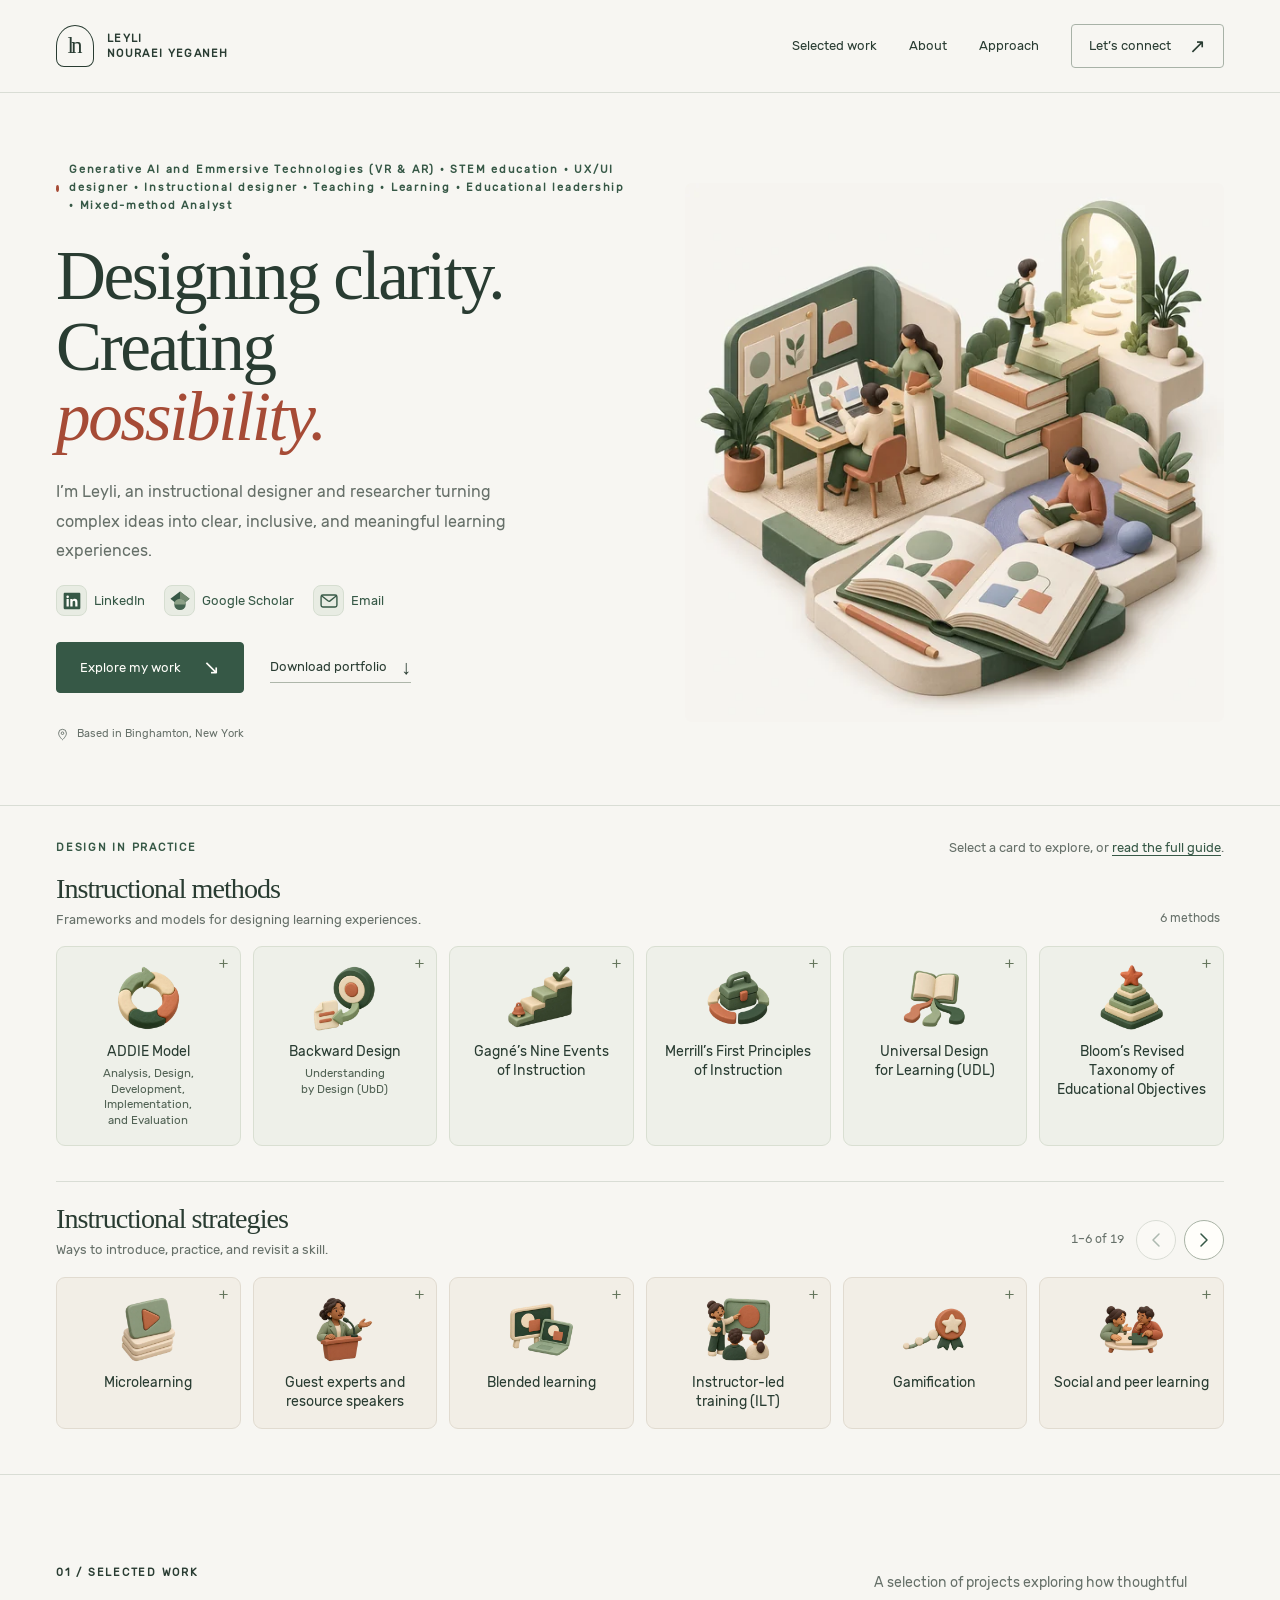
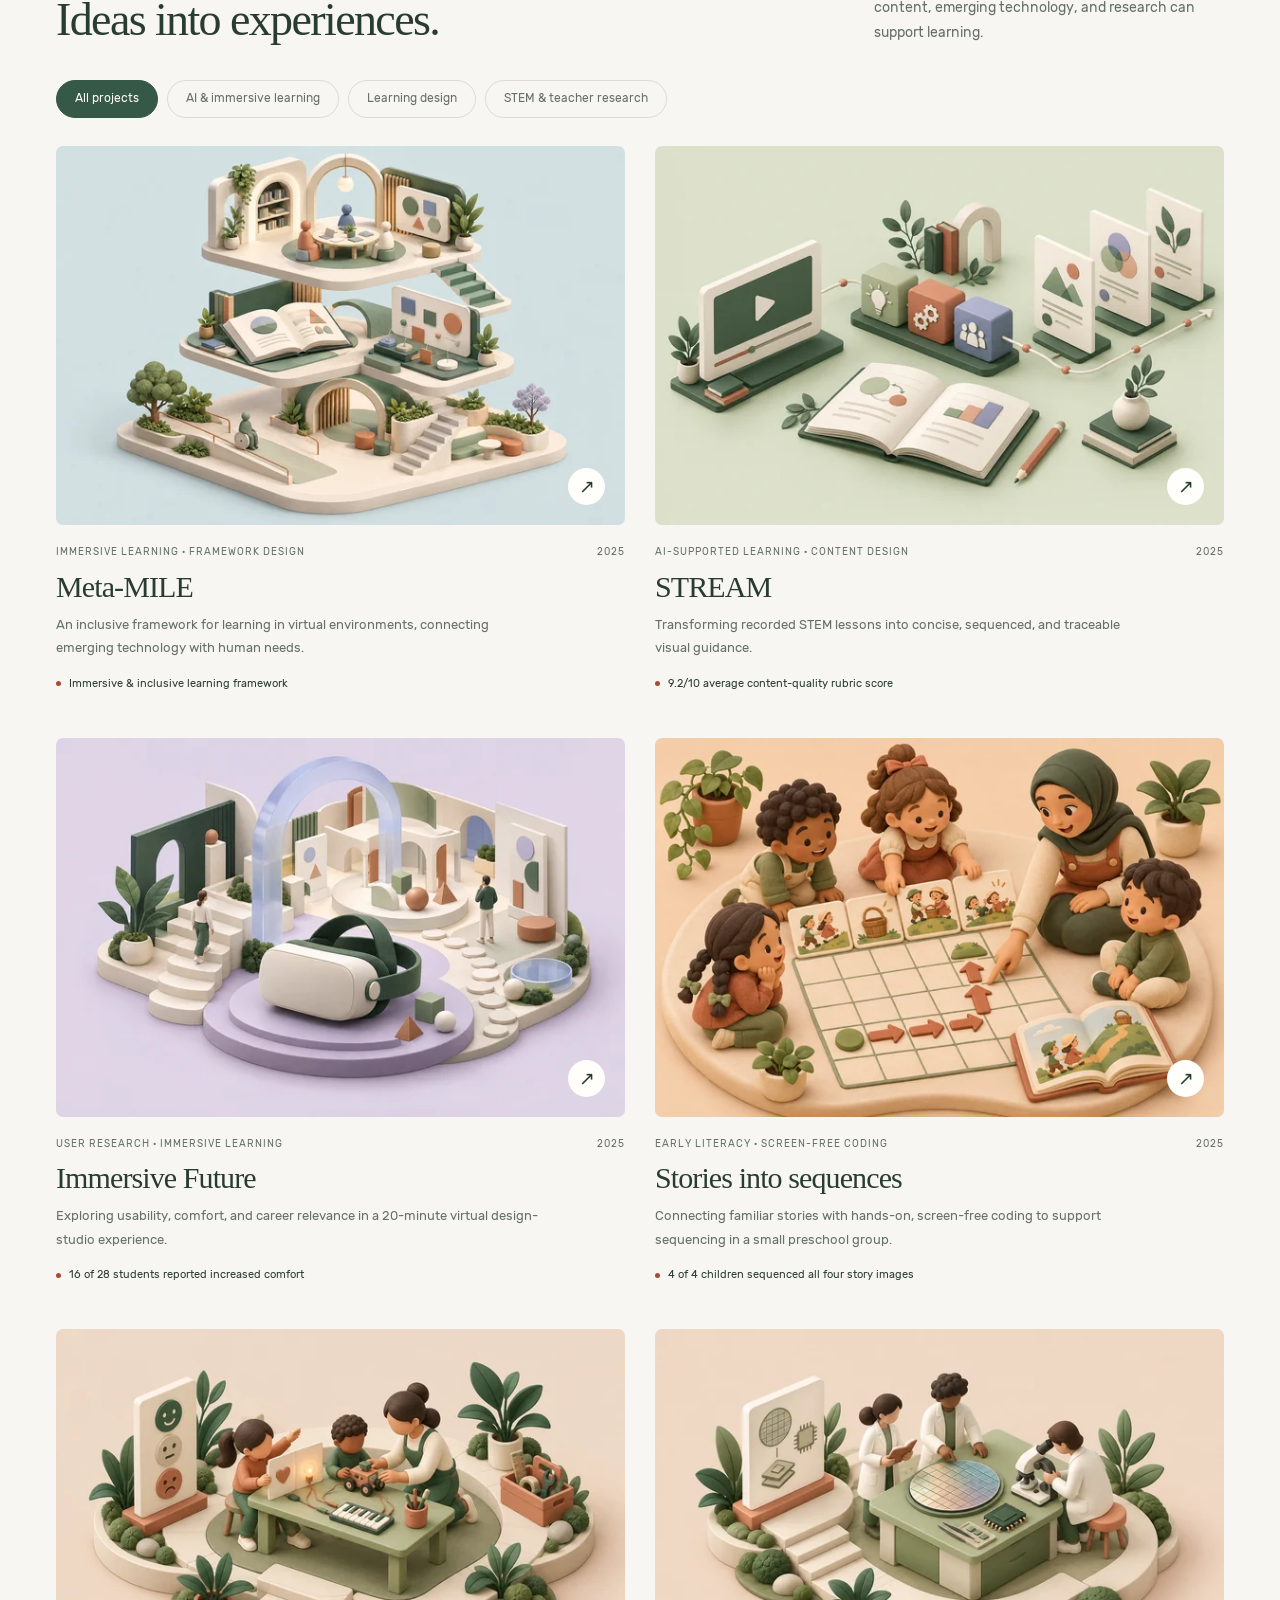
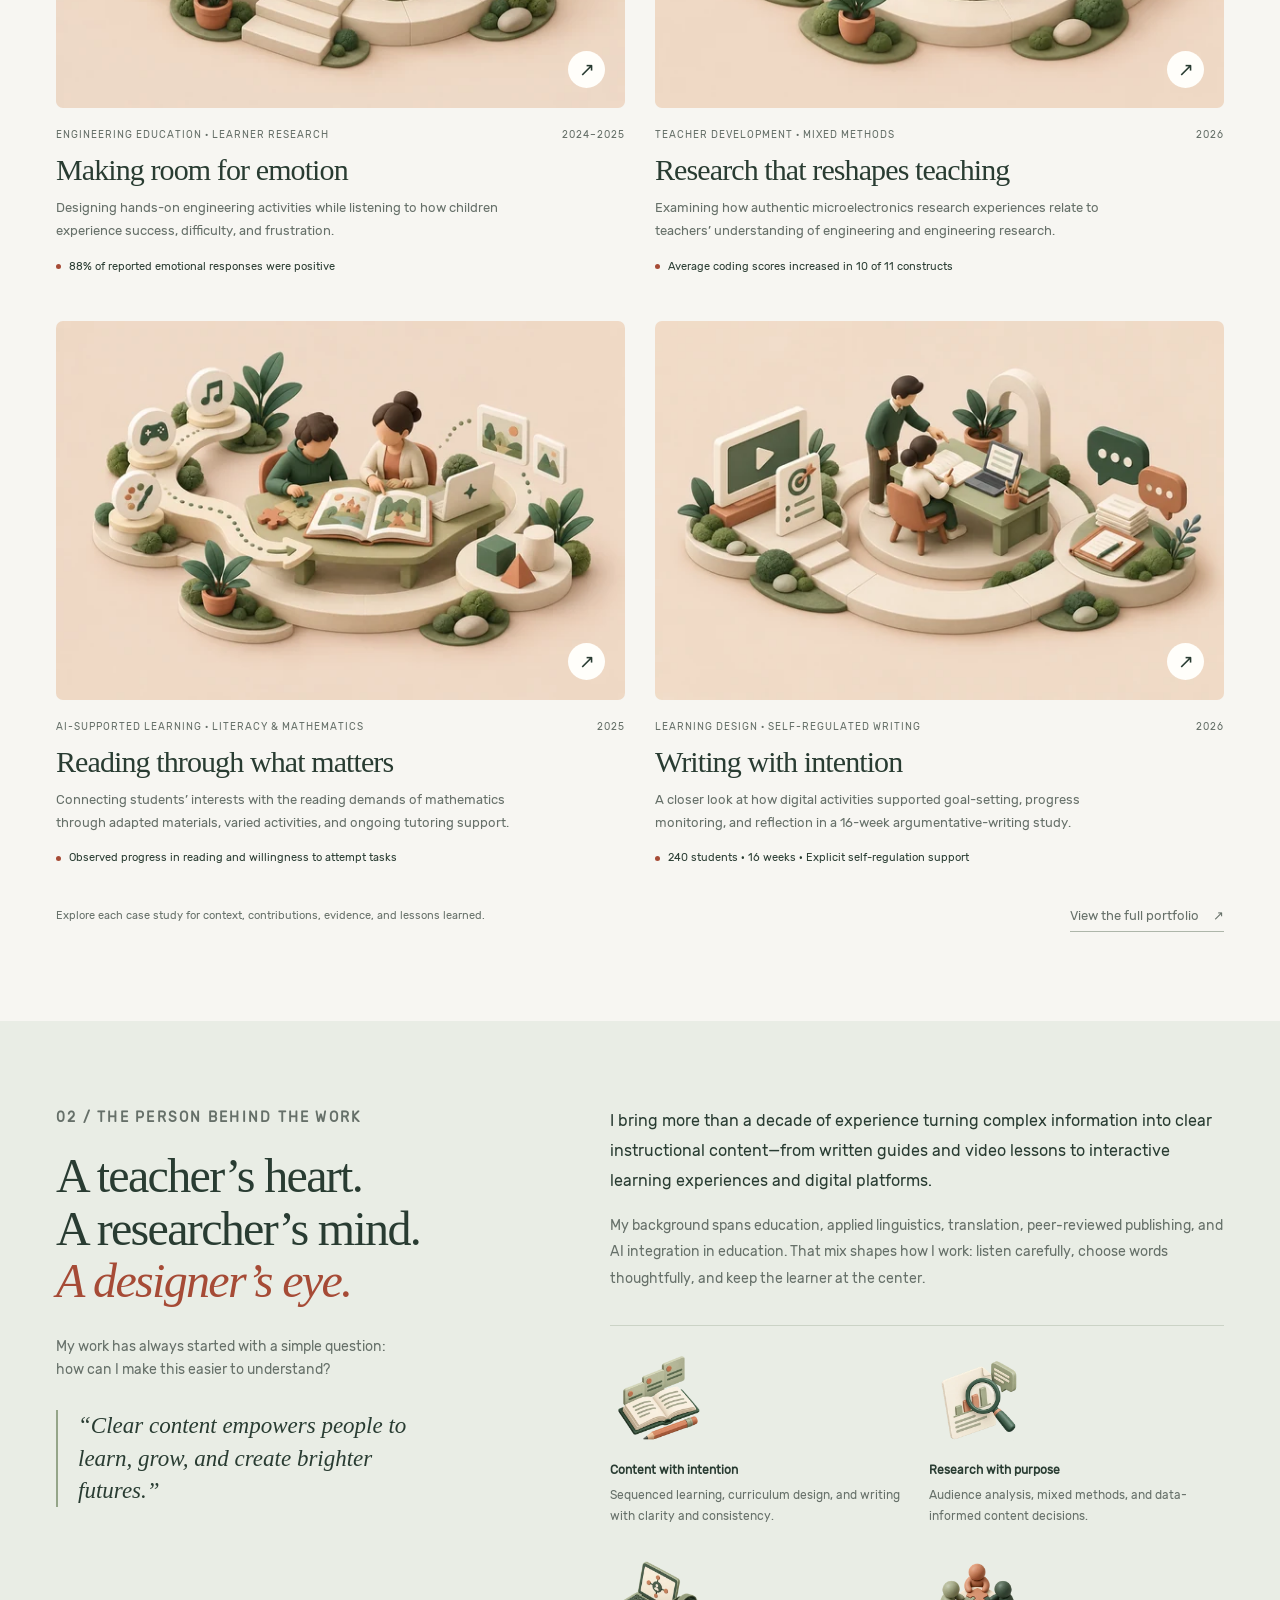
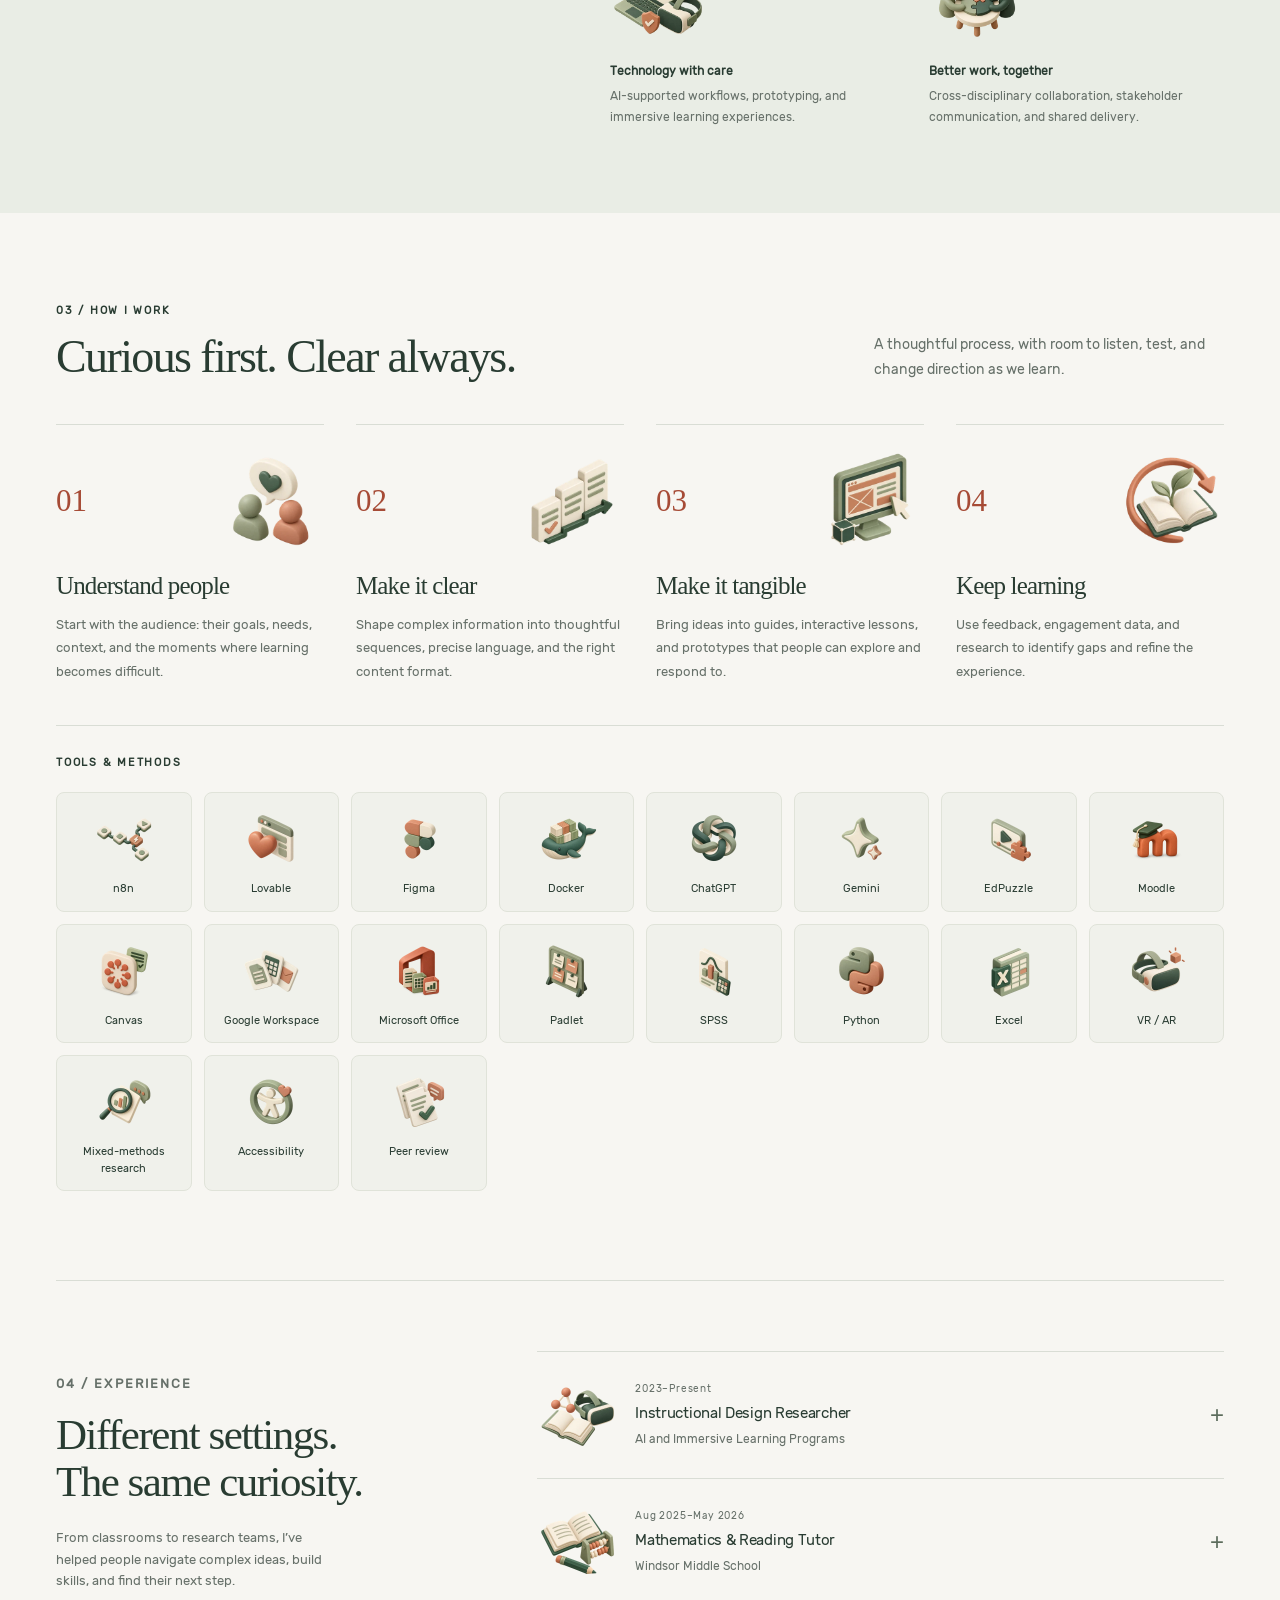
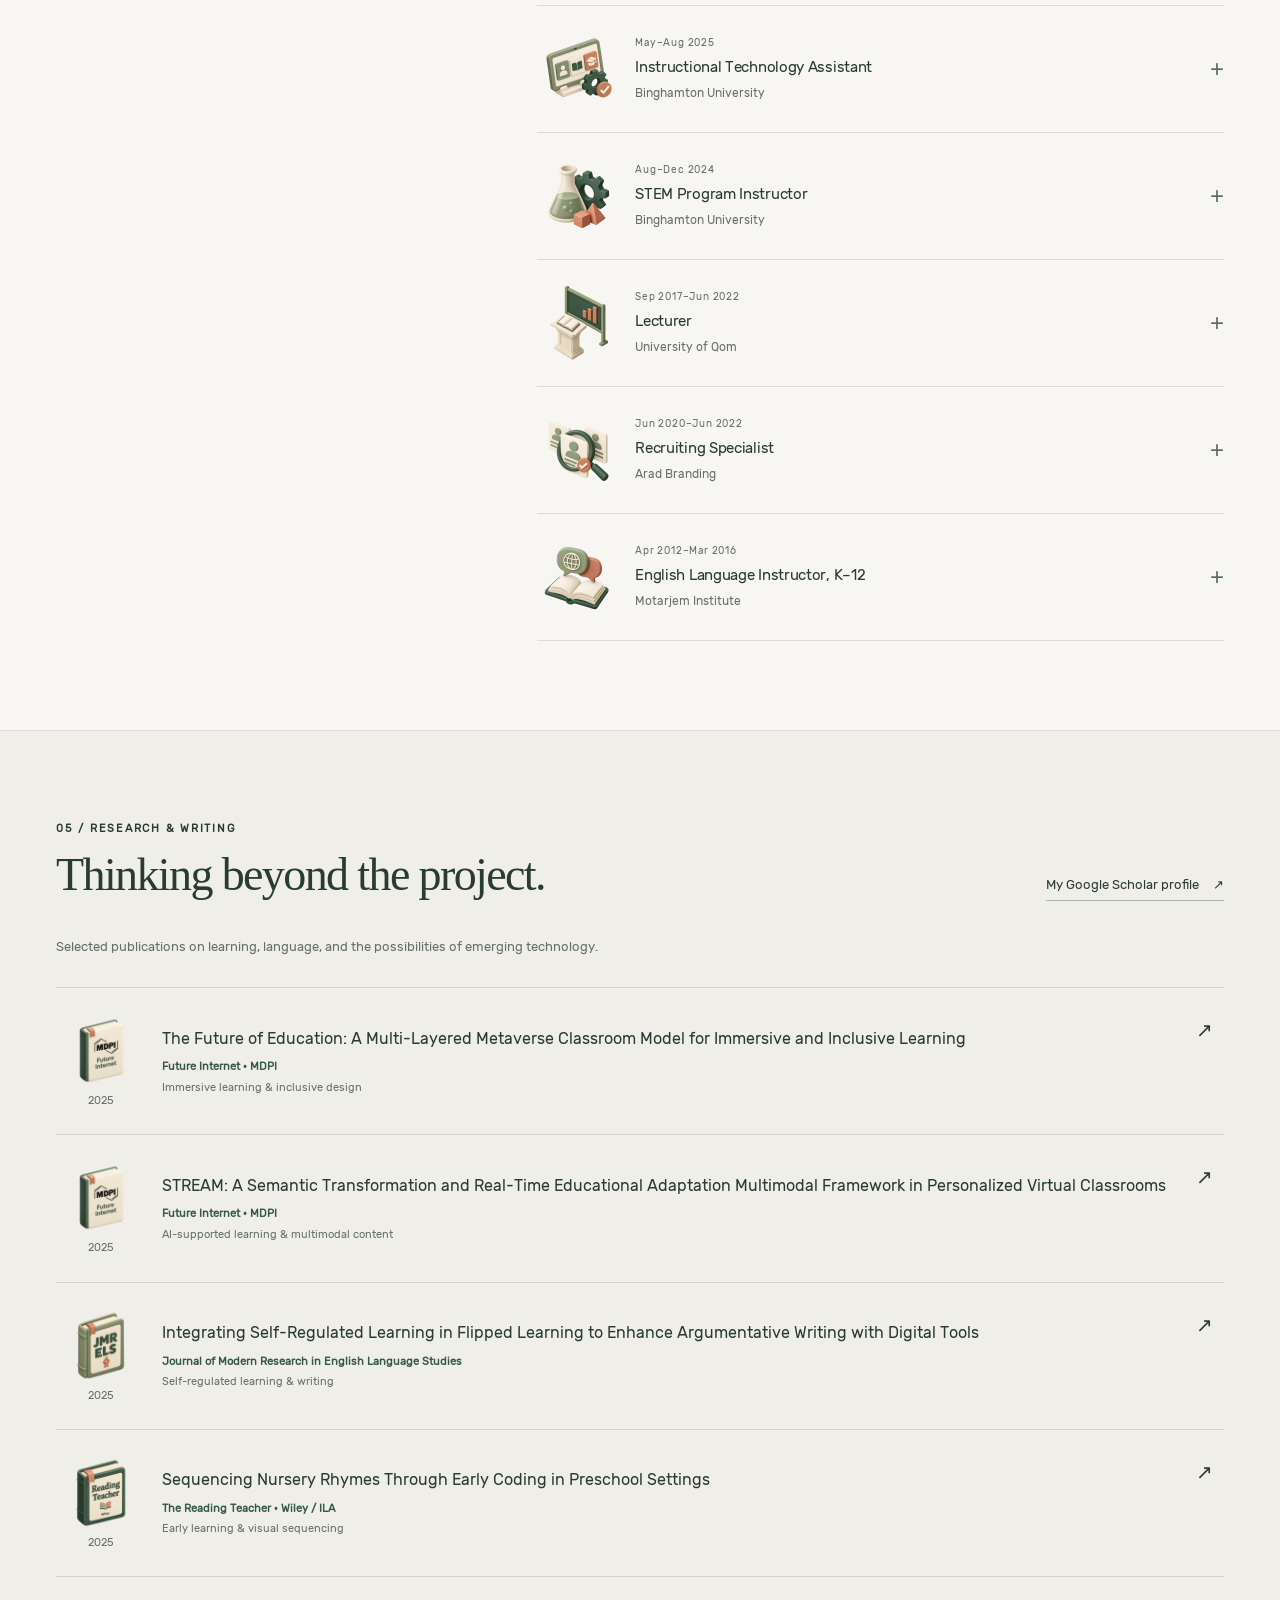
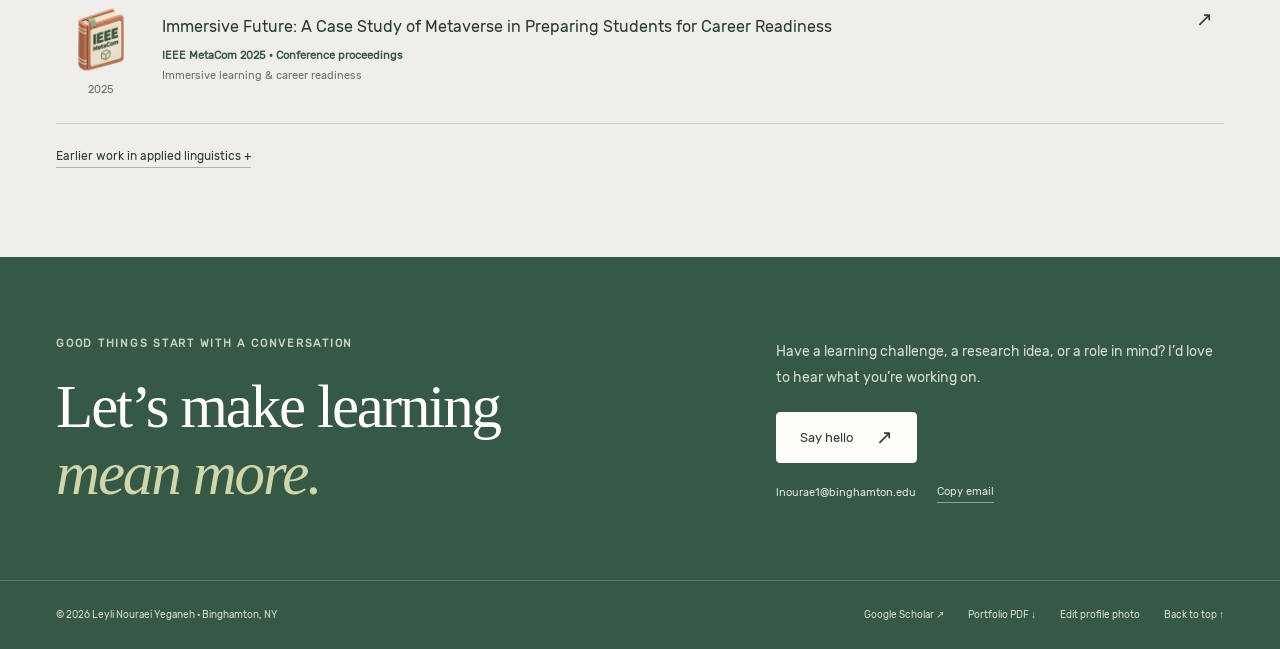
==== commit 99cc9c33: "Add LinkedIn, Google Scholar, and email links to the portfolio introduction" ====
--- a/index.html
+++ b/index.html
@@ -1,5 +1,9 @@
 <!doctype html>
-<html lang="en"><head><meta charset="utf-8"><meta name="viewport" content="width=device-width, initial-scale=1"><title>Leyli Nouraei Yeganeh — Learning Experience &amp; Instructional Design</title><meta name="description" content="Thoughtful learning experiences, grounded in people. Explore Leyli Nouraei Yeganeh’s work in instructional design, AI-supported learning, and immersive education."><meta name="theme-color" content="#365846"><meta property="og:type" content="website"><meta property="og:title" content="Leyli Nouraei Yeganeh — Learning Experience &amp; Instructional Design"><meta property="og:description" content="Thoughtful learning experiences, grounded in people. Explore Leyli Nouraei Yeganeh’s work in instructional design, AI-supported learning, and immersive education."><meta property="og:url" content="https://yeganehleyli.github.io/"><link rel="canonical" href="https://yeganehleyli.github.io/"><link rel="icon" href="/assets/favicon.svg" type="image/svg+xml"><link rel="preload" href="/assets/portfolio-sans.woff" as="font" type="font/woff" crossorigin><link rel="stylesheet" href="/styles.css"><link rel="stylesheet" href="/instructional-practice/practice.css"><script src="/instructional-practice/practice.js" defer></script><script src="/site.js" defer></script><script src="/profile-portrait.js" defer></script></head><body><a class="skip-link" href="#main">Skip to content</a><div id="top"></div><header class="site-header"><div class="container header-inner"><a href="/" class="brand" aria-label="Leyli Nouraei Yeganeh — home"><span class="brand-mark" aria-hidden="true">ln</span><span class="brand-name">Leyli<br>Nouraei Yeganeh</span></a><button class="menu-toggle" aria-expanded="false" aria-controls="site-navigation">Menu</button><nav class="nav" id="site-navigation" aria-label="Main navigation"><a href="/#work">Selected work</a><a href="/#about">About</a><a href="/#approach">Approach</a><a href="/#contact" class="nav-contact">Let’s connect <span class="arrow" aria-hidden="true">↗</span></a></nav></div></header><main id="main"><section class="hero" aria-labelledby="hero-title"><div class="container hero-grid"><div class="hero-copy"><p class="eyebrow kicker">Generative AI and Emmersive Technologies (VR & AR) · STEM education · UX/UI designer · Instructional designer · Teaching · Learning · Educational leadership · Mixed-method Analyst</p><h1 id="hero-title">Designing clarity.<br>Creating<br><em>possibility.</em></h1><p class="hero-description">I’m Leyli, an instructional designer and researcher turning complex ideas into clear, inclusive, and meaningful learning experiences.</p><div class="hero-actions"><a class="button" href="#work">Explore my work <span class="arrow" aria-hidden="true">↘</span></a><a class="text-link" href="/assets/Leyli_Nouraei_Yeganeh_Portfolio.pdf" download>Download portfolio <span class="arrow" aria-hidden="true">↓</span></a></div><p class="hero-footnote"><svg viewBox="0 0 20 20" fill="none" stroke="currentColor" stroke-width="1.4" aria-hidden="true"><path d="M16 8c0 5-6 10-6 10S4 13 4 8a6 6 0 1 1 12 0Z"/><circle cx="10" cy="8" r="2"/></svg>Based in Binghamton, New York</p></div><figure class="hero-art"><img src="/assets/isometric/hero-960.webp" srcset="/assets/isometric/hero-600.webp 600w, /assets/isometric/hero-960.webp 960w, /assets/isometric/hero-1200.webp 1200w" sizes="(max-width: 650px) calc(100vw - 40px), (max-width: 850px) 44vw, 560px" width="1200" height="1200" alt="Isometric learning studio with learners, a laptop, an open book, and a staircase of books leading to a welcoming archway." fetchpriority="high" decoding="async"></figure></div></section>
+<html lang="en"><head><meta charset="utf-8"><meta name="viewport" content="width=device-width, initial-scale=1"><title>Leyli Nouraei Yeganeh — Learning Experience &amp; Instructional Design</title><meta name="description" content="Thoughtful learning experiences, grounded in people. Explore Leyli Nouraei Yeganeh’s work in instructional design, AI-supported learning, and immersive education."><meta name="theme-color" content="#365846"><meta property="og:type" content="website"><meta property="og:title" content="Leyli Nouraei Yeganeh — Learning Experience &amp; Instructional Design"><meta property="og:description" content="Thoughtful learning experiences, grounded in people. Explore Leyli Nouraei Yeganeh’s work in instructional design, AI-supported learning, and immersive education."><meta property="og:url" content="https://yeganehleyli.github.io/"><link rel="canonical" href="https://yeganehleyli.github.io/"><link rel="icon" href="/assets/favicon.svg" type="image/svg+xml"><link rel="preload" href="/assets/portfolio-sans.woff" as="font" type="font/woff" crossorigin><link rel="stylesheet" href="/styles.css"><link rel="stylesheet" href="/instructional-practice/practice.css"><script src="/instructional-practice/practice.js" defer></script><script src="/site.js" defer></script><script src="/profile-portrait.js" defer></script></head><body><a class="skip-link" href="#main">Skip to content</a><div id="top"></div><header class="site-header"><div class="container header-inner"><a href="/" class="brand" aria-label="Leyli Nouraei Yeganeh — home"><span class="brand-mark" aria-hidden="true">ln</span><span class="brand-name">Leyli<br>Nouraei Yeganeh</span></a><button class="menu-toggle" aria-expanded="false" aria-controls="site-navigation">Menu</button><nav class="nav" id="site-navigation" aria-label="Main navigation"><a href="/#work">Selected work</a><a href="/#about">About</a><a href="/#approach">Approach</a><a href="/#contact" class="nav-contact">Let’s connect <span class="arrow" aria-hidden="true">↗</span></a></nav></div></header><main id="main"><section class="hero" aria-labelledby="hero-title"><div class="container hero-grid"><div class="hero-copy"><p class="eyebrow kicker">Generative AI and Emmersive Technologies (VR & AR) · STEM education · UX/UI designer · Instructional designer · Teaching · Learning · Educational leadership · Mixed-method Analyst</p><h1 id="hero-title">Designing clarity.<br>Creating<br><em>possibility.</em></h1><p class="hero-description">I’m Leyli, an instructional designer and researcher turning complex ideas into clear, inclusive, and meaningful learning experiences.</p><nav id="profile-links" class="hero-profile-links" aria-label="Profiles and email">
+<a href="https://www.linkedin.com/in/leyli-nouraei-yeganeh-851478257/" target="_blank" rel="noopener noreferrer" aria-label="LinkedIn profile of Leyli Nouraei Yeganeh (opens in a new tab)" title="Visit my LinkedIn profile"><span class="hero-profile-icon"><svg viewBox="0 0 24 24" width="22" height="22" fill="currentColor" aria-hidden="true" focusable="false"><path d="M20.5 2h-17C2.67 2 2 2.66 2 3.47v17.06c0 .81.67 1.47 1.5 1.47h17c.83 0 1.5-.66 1.5-1.47V3.47c0-.81-.67-1.47-1.5-1.47Z"/><g fill="#fffefa"><circle cx="6.8" cy="7" r="1.55"/><path d="M5.45 9.65h2.7v8.9h-2.7zm4.5 0h2.59v1.22h.04c.36-.67 1.23-1.47 2.65-1.47 2.83 0 3.34 1.82 3.34 4.17v4.98h-2.69v-4.41c0-1.06-.02-2.41-1.47-2.41-1.47 0-1.7 1.15-1.7 2.33v4.49H9.95z"/></g></svg></span><span>LinkedIn</span></a>
+<a href="https://scholar.google.com/citations?user=LFZGxkoAAAAJ&amp;hl=en" target="_blank" rel="noopener noreferrer" aria-label="Google Scholar profile of Leyli Nouraei Yeganeh (opens in a new tab)" title="View my publications on Google Scholar"><span class="hero-profile-icon"><svg viewBox="0 0 24 24" width="22" height="22" aria-hidden="true" focusable="false"><path fill="currentColor" d="M.5 9.4 12 .5l11.5 8.9L12 18.5z"/><path fill="#738a71" d="M12 .5v18l11.5-9.1z"/><circle cx="12" cy="16.05" r="6.85" fill="#446450"/><path d="M5.15 16.05a6.85 6.85 0 0 1 13.7 0Z" fill="#8ba086"/></svg></span><span>Google Scholar</span></a>
+<a href="mailto:lnourae1@binghamton.edu" aria-label="Email Leyli at lnourae1@binghamton.edu" title="lnourae1@binghamton.edu"><span class="hero-profile-icon"><svg viewBox="0 0 24 24" width="22" height="22" fill="none" stroke="currentColor" stroke-linejoin="round" stroke-linecap="round" stroke-width="1.65" aria-hidden="true" focusable="false"><rect x="2.5" y="4.75" width="19" height="14.5" rx="2.15"/><path d="m3.8 6.25 7.28 5.85a1.5 1.5 0 0 0 1.84 0l7.28-5.85"/></svg></span><span>Email</span></a>
+</nav><div class="hero-actions"><a class="button" href="#work">Explore my work <span class="arrow" aria-hidden="true">↘</span></a><a class="text-link" href="/assets/Leyli_Nouraei_Yeganeh_Portfolio.pdf" download>Download portfolio <span class="arrow" aria-hidden="true">↓</span></a></div><p class="hero-footnote"><svg viewBox="0 0 20 20" fill="none" stroke="currentColor" stroke-width="1.4" aria-hidden="true"><path d="M16 8c0 5-6 10-6 10S4 13 4 8a6 6 0 1 1 12 0Z"/><circle cx="10" cy="8" r="2"/></svg>Based in Binghamton, New York</p></div><figure class="hero-art"><img src="/assets/isometric/hero-960.webp" srcset="/assets/isometric/hero-600.webp 600w, /assets/isometric/hero-960.webp 960w, /assets/isometric/hero-1200.webp 1200w" sizes="(max-width: 650px) calc(100vw - 40px), (max-width: 850px) 44vw, 560px" width="1200" height="1200" alt="Isometric learning studio with learners, a laptop, an open book, and a staircase of books leading to a welcoming archway." fetchpriority="high" decoding="async"></figure></div></section>
 <section class="practice-band" id="instructional-practice" aria-label="Instructional design methods and strategies"><div class="container">
 <div class="practice-kicker"><p class="eyebrow">Design in practice</p><p class="practice-hint">Select a card to explore, or <a href="/instructional-practice/">read the full guide</a>.</p></div>
 <section class="practice-group" data-kind="methods" id="instructional-methods" aria-labelledby="instructional-methods-label">
--- a/styles.css
+++ b/styles.css
@@ -134,3 +134,14 @@
 /* Keep the complete preschool activity visible. */
 .preschool-case .case-cover{max-height:none;object-fit:contain}
 .preschool-case .case-table{min-width:0}
+
+/* Public profiles and direct email in the homepage introduction. */
+.hero-profile-links{display:flex;align-items:center;flex-wrap:wrap;gap:2px clamp(10px,1.5vw,22px);width:fit-content;max-width:100%;margin-top:13px}
+.hero-profile-links>a{display:inline-flex;align-items:center;gap:7px;min-height:44px;padding:2px 0;border-radius:4px;font-size:13px;line-height:1.35;color:var(--green);white-space:nowrap}
+.hero-profile-icon{display:inline-grid;place-items:center;flex:0 0 31px;width:31px;height:31px;background:#e8ece3;border:1px solid #d6ded1;border-radius:8px}
+.hero-profile-icon svg{display:block;width:20px;height:20px;flex:none}
+.hero-profile-links>a:hover .hero-profile-icon,.hero-profile-links>a:focus-visible .hero-profile-icon{background:#dbe4d7;border-color:#adbea9}
+.hero-profile-links>a:hover>span:last-child,.hero-profile-links>a:focus-visible>span:last-child{text-decoration:underline;text-underline-offset:3px}
+.hero-profile-links+.hero-actions{margin-top:19px}
+@media(max-width:650px){.hero-profile-links{margin-top:10px;column-gap:14px}.hero-profile-links+.hero-actions{margin-top:15px}}
+@media(max-width:360px){.hero-profile-links{column-gap:6px}.hero-profile-links>a{font-size:12px;gap:4px}.hero-profile-icon{flex-basis:24px;width:24px;height:24px;border-radius:6px}.hero-profile-icon svg{width:17px;height:17px}}
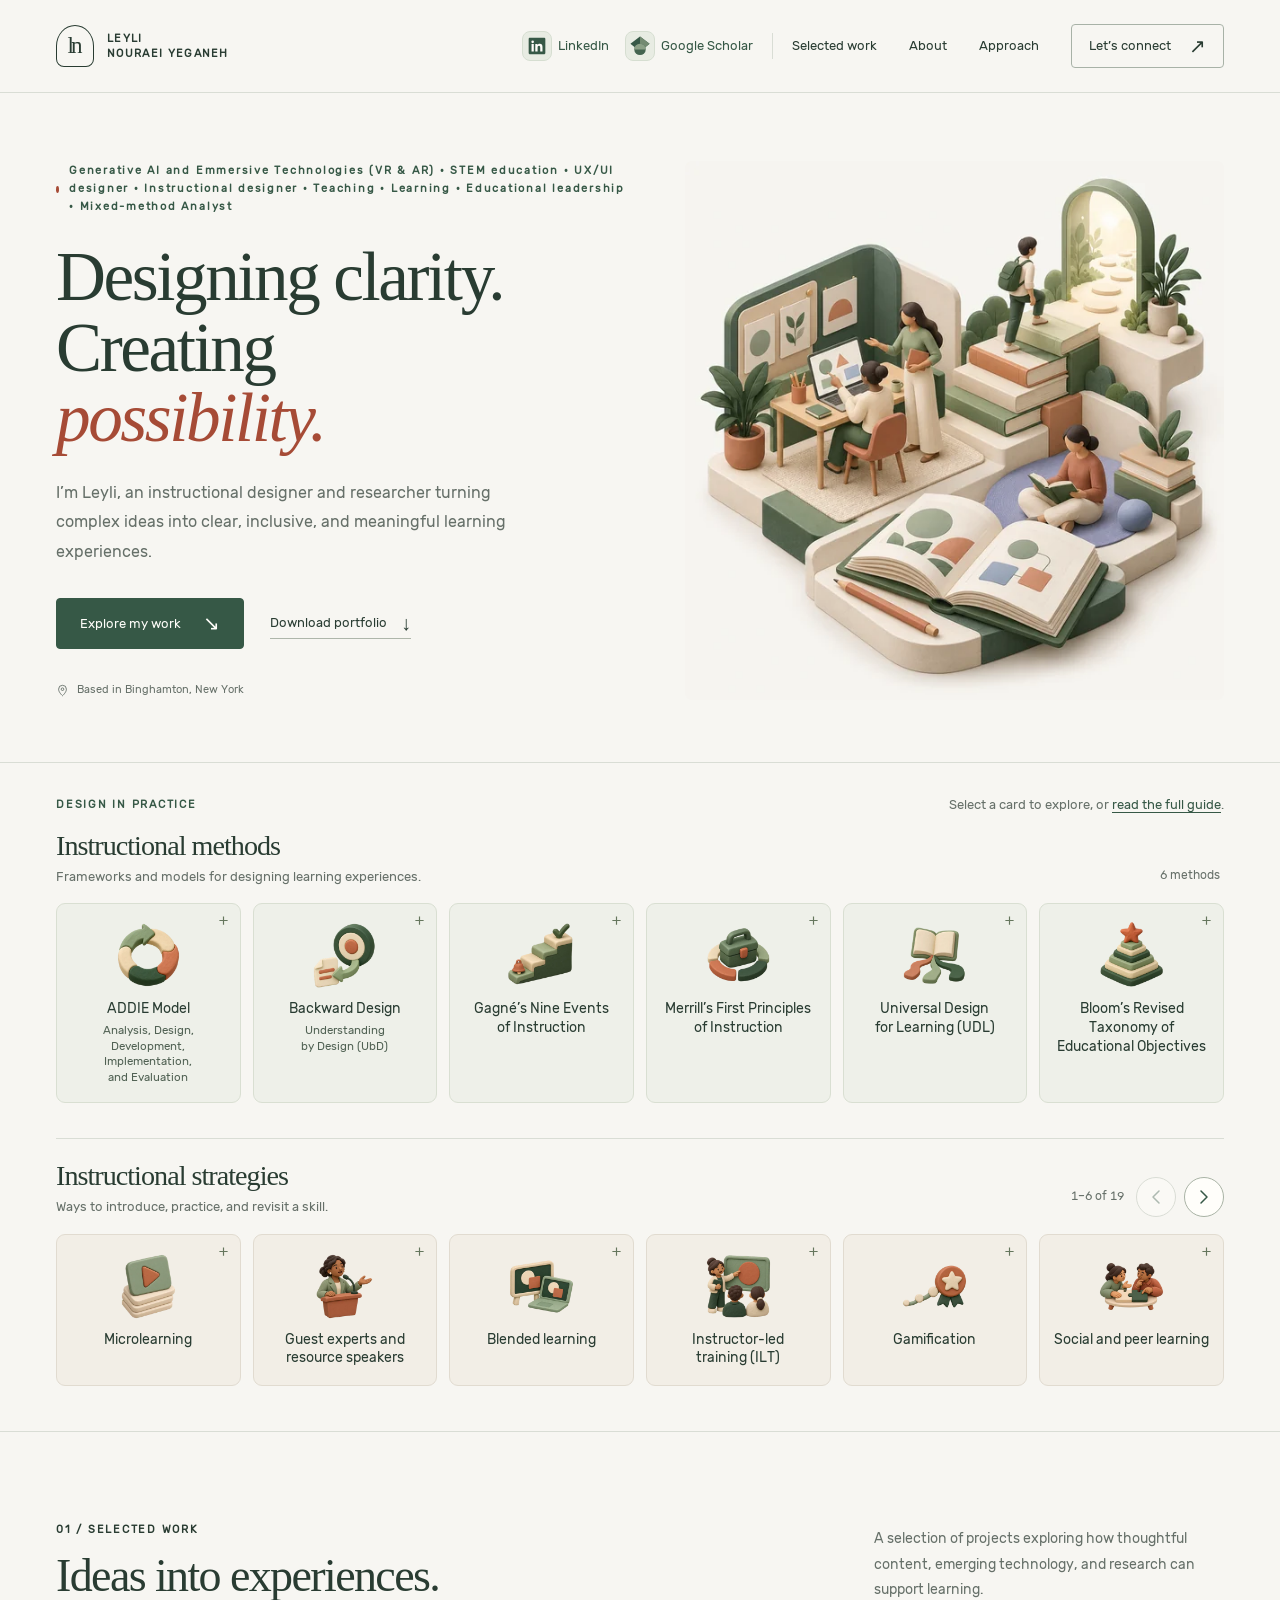
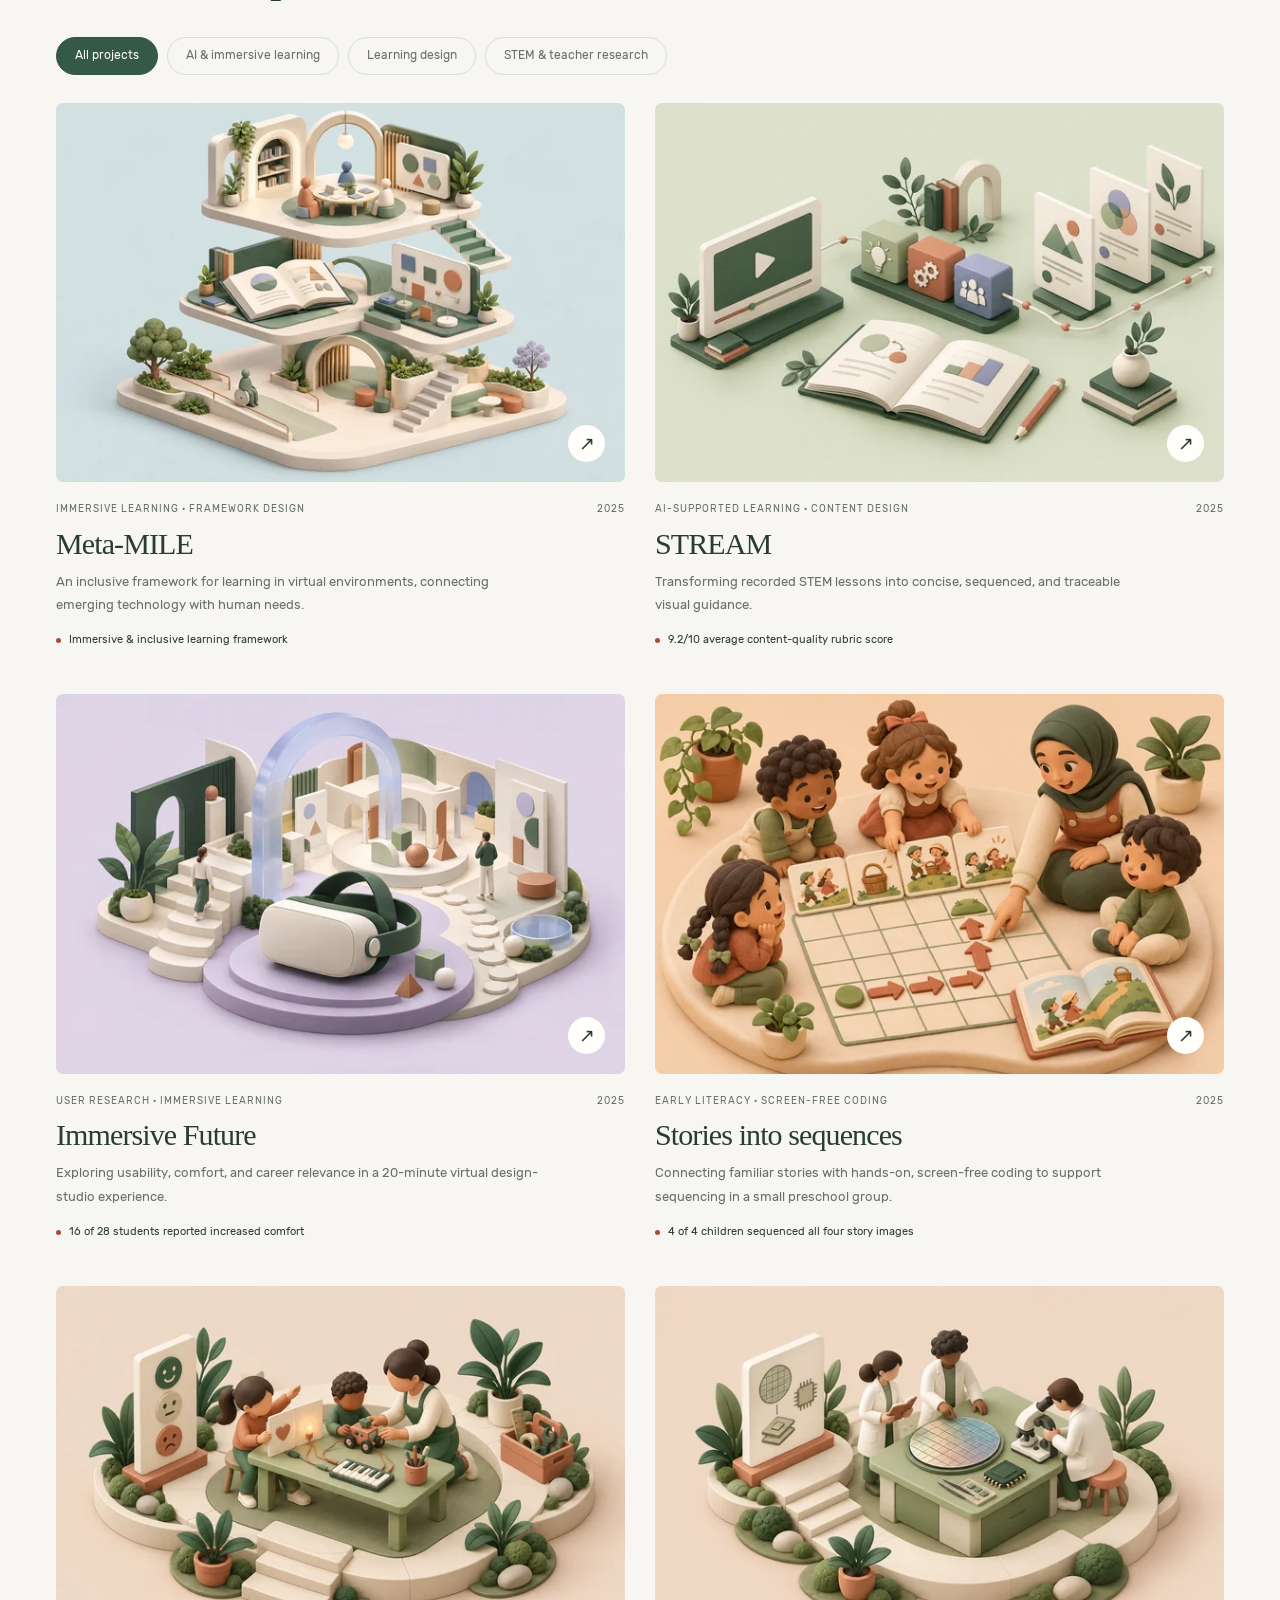
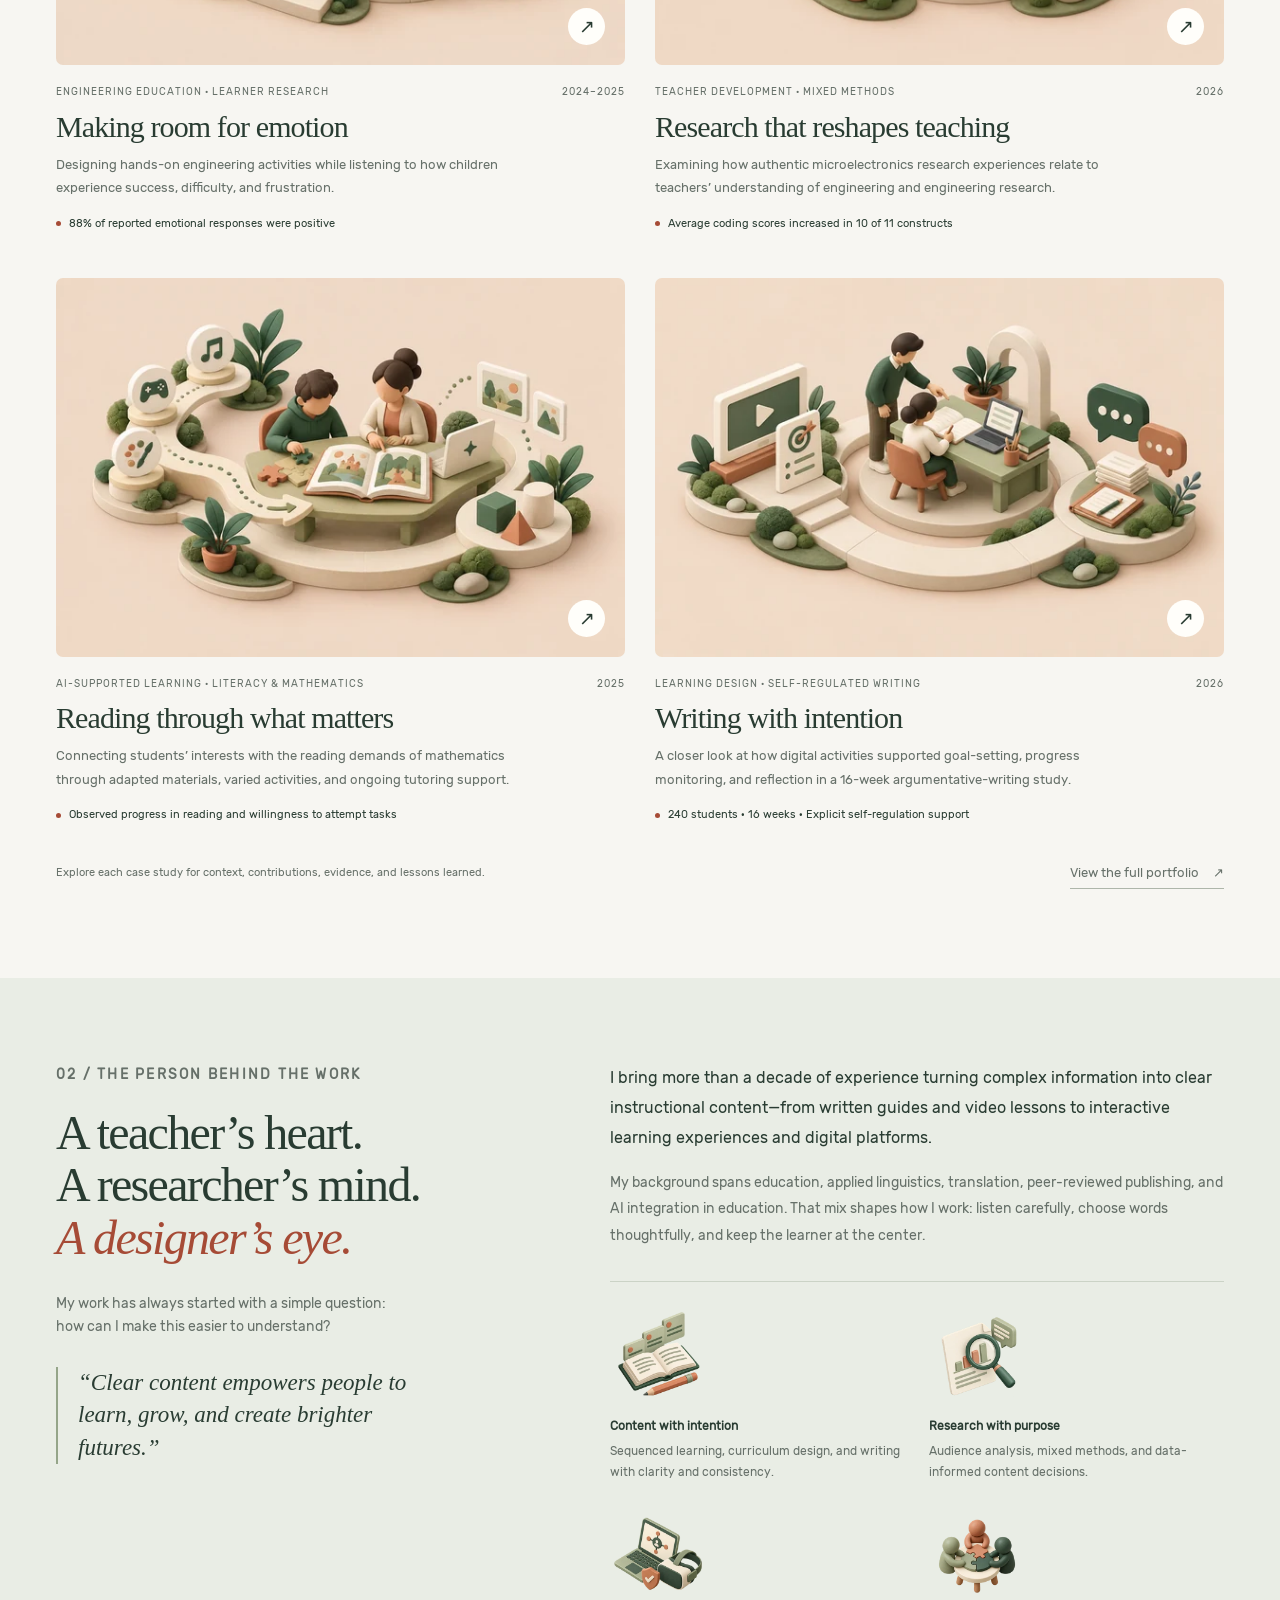
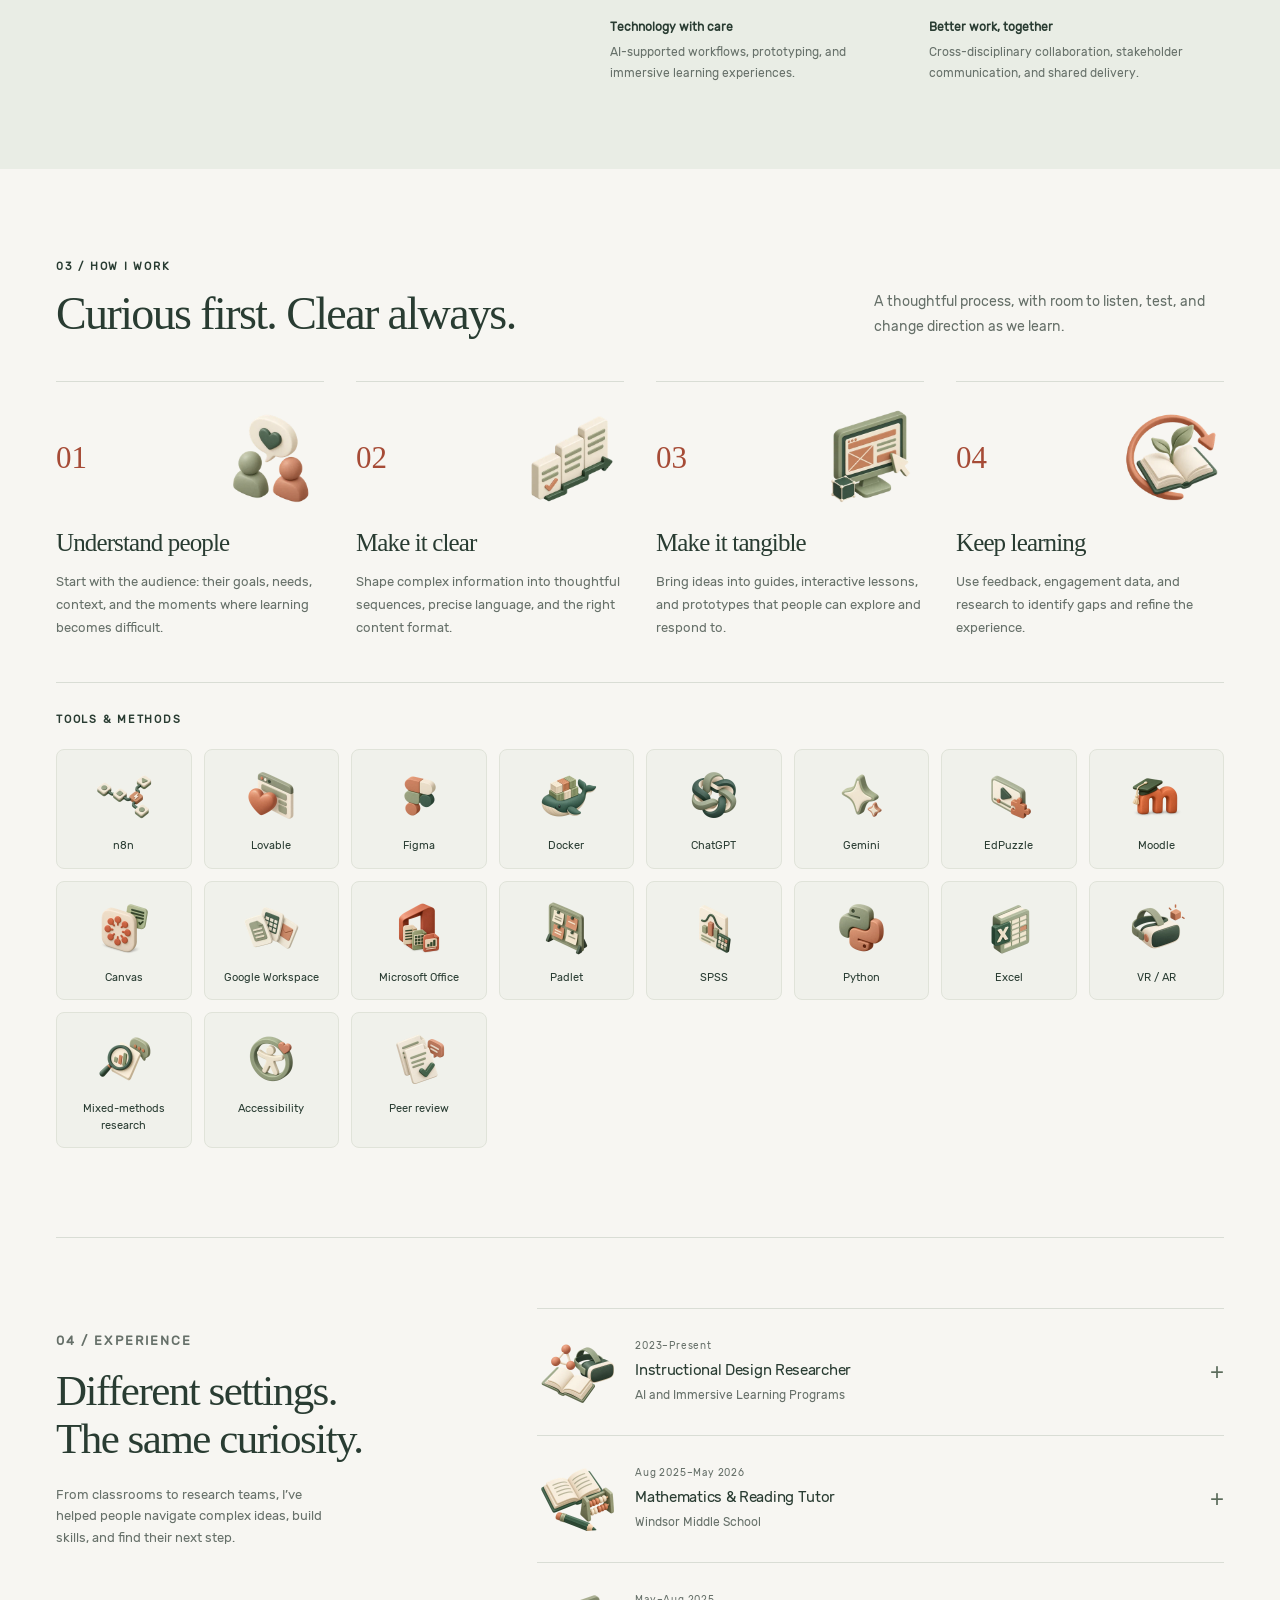
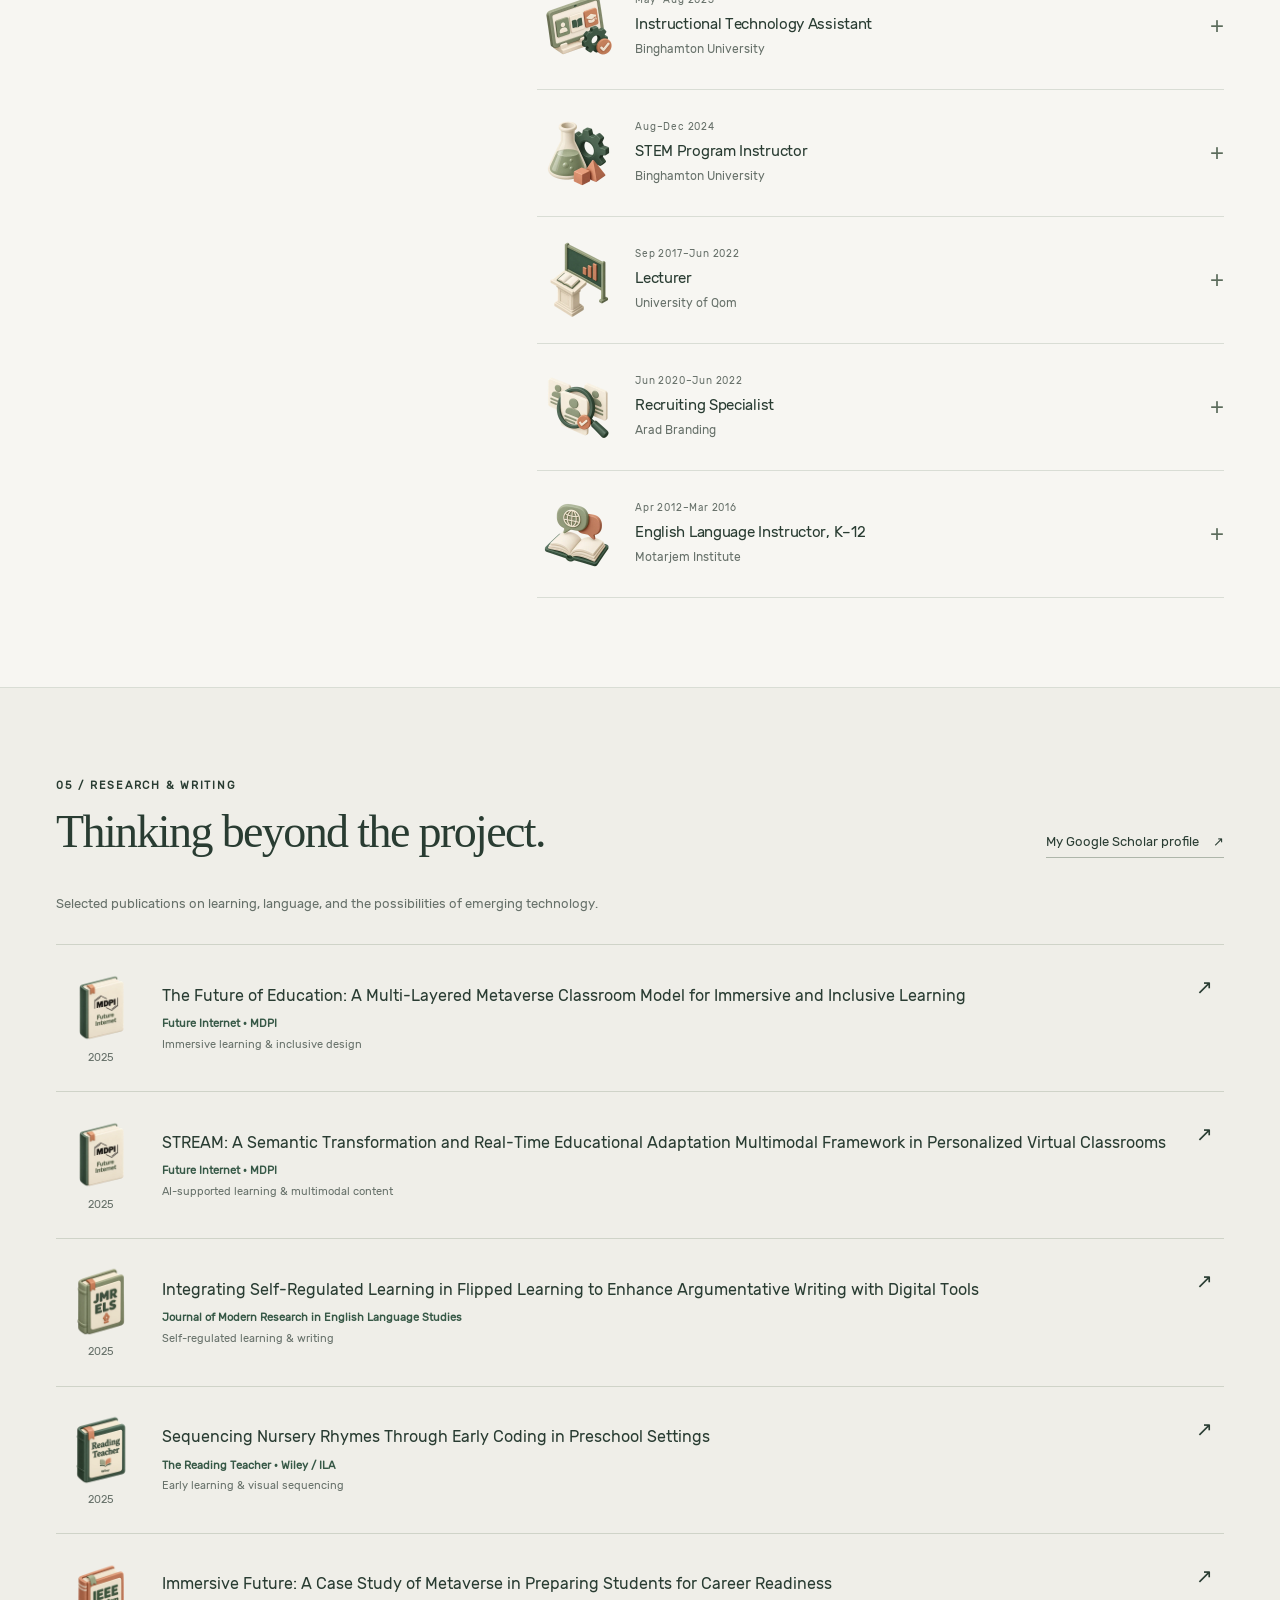
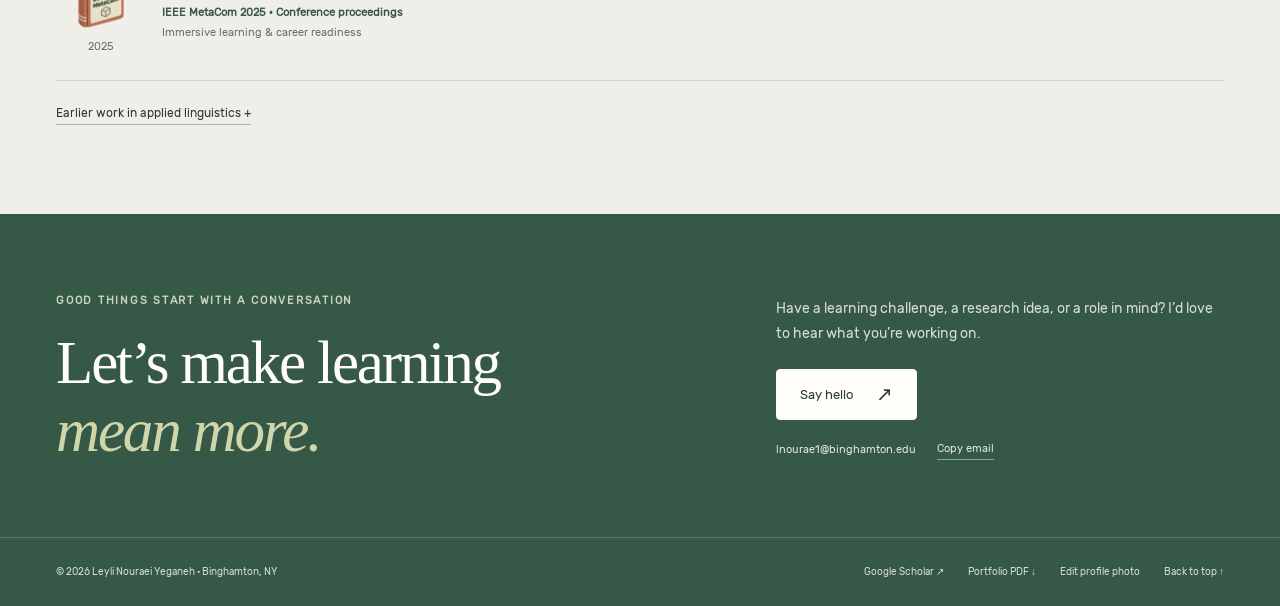
==== commit a0aeaf04: "Move LinkedIn and Google Scholar into the portfolio header and remove the email icon" ====
--- a/index.html
+++ b/index.html
@@ -1,9 +1,5 @@
 <!doctype html>
-<html lang="en"><head><meta charset="utf-8"><meta name="viewport" content="width=device-width, initial-scale=1"><title>Leyli Nouraei Yeganeh — Learning Experience &amp; Instructional Design</title><meta name="description" content="Thoughtful learning experiences, grounded in people. Explore Leyli Nouraei Yeganeh’s work in instructional design, AI-supported learning, and immersive education."><meta name="theme-color" content="#365846"><meta property="og:type" content="website"><meta property="og:title" content="Leyli Nouraei Yeganeh — Learning Experience &amp; Instructional Design"><meta property="og:description" content="Thoughtful learning experiences, grounded in people. Explore Leyli Nouraei Yeganeh’s work in instructional design, AI-supported learning, and immersive education."><meta property="og:url" content="https://yeganehleyli.github.io/"><link rel="canonical" href="https://yeganehleyli.github.io/"><link rel="icon" href="/assets/favicon.svg" type="image/svg+xml"><link rel="preload" href="/assets/portfolio-sans.woff" as="font" type="font/woff" crossorigin><link rel="stylesheet" href="/styles.css"><link rel="stylesheet" href="/instructional-practice/practice.css"><script src="/instructional-practice/practice.js" defer></script><script src="/site.js" defer></script><script src="/profile-portrait.js" defer></script></head><body><a class="skip-link" href="#main">Skip to content</a><div id="top"></div><header class="site-header"><div class="container header-inner"><a href="/" class="brand" aria-label="Leyli Nouraei Yeganeh — home"><span class="brand-mark" aria-hidden="true">ln</span><span class="brand-name">Leyli<br>Nouraei Yeganeh</span></a><button class="menu-toggle" aria-expanded="false" aria-controls="site-navigation">Menu</button><nav class="nav" id="site-navigation" aria-label="Main navigation"><a href="/#work">Selected work</a><a href="/#about">About</a><a href="/#approach">Approach</a><a href="/#contact" class="nav-contact">Let’s connect <span class="arrow" aria-hidden="true">↗</span></a></nav></div></header><main id="main"><section class="hero" aria-labelledby="hero-title"><div class="container hero-grid"><div class="hero-copy"><p class="eyebrow kicker">Generative AI and Emmersive Technologies (VR & AR) · STEM education · UX/UI designer · Instructional designer · Teaching · Learning · Educational leadership · Mixed-method Analyst</p><h1 id="hero-title">Designing clarity.<br>Creating<br><em>possibility.</em></h1><p class="hero-description">I’m Leyli, an instructional designer and researcher turning complex ideas into clear, inclusive, and meaningful learning experiences.</p><nav id="profile-links" class="hero-profile-links" aria-label="Profiles and email">
-<a href="https://www.linkedin.com/in/leyli-nouraei-yeganeh-851478257/" target="_blank" rel="noopener noreferrer" aria-label="LinkedIn profile of Leyli Nouraei Yeganeh (opens in a new tab)" title="Visit my LinkedIn profile"><span class="hero-profile-icon"><svg viewBox="0 0 24 24" width="22" height="22" fill="currentColor" aria-hidden="true" focusable="false"><path d="M20.5 2h-17C2.67 2 2 2.66 2 3.47v17.06c0 .81.67 1.47 1.5 1.47h17c.83 0 1.5-.66 1.5-1.47V3.47c0-.81-.67-1.47-1.5-1.47Z"/><g fill="#fffefa"><circle cx="6.8" cy="7" r="1.55"/><path d="M5.45 9.65h2.7v8.9h-2.7zm4.5 0h2.59v1.22h.04c.36-.67 1.23-1.47 2.65-1.47 2.83 0 3.34 1.82 3.34 4.17v4.98h-2.69v-4.41c0-1.06-.02-2.41-1.47-2.41-1.47 0-1.7 1.15-1.7 2.33v4.49H9.95z"/></g></svg></span><span>LinkedIn</span></a>
-<a href="https://scholar.google.com/citations?user=LFZGxkoAAAAJ&amp;hl=en" target="_blank" rel="noopener noreferrer" aria-label="Google Scholar profile of Leyli Nouraei Yeganeh (opens in a new tab)" title="View my publications on Google Scholar"><span class="hero-profile-icon"><svg viewBox="0 0 24 24" width="22" height="22" aria-hidden="true" focusable="false"><path fill="currentColor" d="M.5 9.4 12 .5l11.5 8.9L12 18.5z"/><path fill="#738a71" d="M12 .5v18l11.5-9.1z"/><circle cx="12" cy="16.05" r="6.85" fill="#446450"/><path d="M5.15 16.05a6.85 6.85 0 0 1 13.7 0Z" fill="#8ba086"/></svg></span><span>Google Scholar</span></a>
-<a href="mailto:lnourae1@binghamton.edu" aria-label="Email Leyli at lnourae1@binghamton.edu" title="lnourae1@binghamton.edu"><span class="hero-profile-icon"><svg viewBox="0 0 24 24" width="22" height="22" fill="none" stroke="currentColor" stroke-linejoin="round" stroke-linecap="round" stroke-width="1.65" aria-hidden="true" focusable="false"><rect x="2.5" y="4.75" width="19" height="14.5" rx="2.15"/><path d="m3.8 6.25 7.28 5.85a1.5 1.5 0 0 0 1.84 0l7.28-5.85"/></svg></span><span>Email</span></a>
-</nav><div class="hero-actions"><a class="button" href="#work">Explore my work <span class="arrow" aria-hidden="true">↘</span></a><a class="text-link" href="/assets/Leyli_Nouraei_Yeganeh_Portfolio.pdf" download>Download portfolio <span class="arrow" aria-hidden="true">↓</span></a></div><p class="hero-footnote"><svg viewBox="0 0 20 20" fill="none" stroke="currentColor" stroke-width="1.4" aria-hidden="true"><path d="M16 8c0 5-6 10-6 10S4 13 4 8a6 6 0 1 1 12 0Z"/><circle cx="10" cy="8" r="2"/></svg>Based in Binghamton, New York</p></div><figure class="hero-art"><img src="/assets/isometric/hero-960.webp" srcset="/assets/isometric/hero-600.webp 600w, /assets/isometric/hero-960.webp 960w, /assets/isometric/hero-1200.webp 1200w" sizes="(max-width: 650px) calc(100vw - 40px), (max-width: 850px) 44vw, 560px" width="1200" height="1200" alt="Isometric learning studio with learners, a laptop, an open book, and a staircase of books leading to a welcoming archway." fetchpriority="high" decoding="async"></figure></div></section>
+<html lang="en"><head><meta charset="utf-8"><meta name="viewport" content="width=device-width, initial-scale=1"><title>Leyli Nouraei Yeganeh — Learning Experience &amp; Instructional Design</title><meta name="description" content="Thoughtful learning experiences, grounded in people. Explore Leyli Nouraei Yeganeh’s work in instructional design, AI-supported learning, and immersive education."><meta name="theme-color" content="#365846"><meta property="og:type" content="website"><meta property="og:title" content="Leyli Nouraei Yeganeh — Learning Experience &amp; Instructional Design"><meta property="og:description" content="Thoughtful learning experiences, grounded in people. Explore Leyli Nouraei Yeganeh’s work in instructional design, AI-supported learning, and immersive education."><meta property="og:url" content="https://yeganehleyli.github.io/"><link rel="canonical" href="https://yeganehleyli.github.io/"><link rel="icon" href="/assets/favicon.svg" type="image/svg+xml"><link rel="preload" href="/assets/portfolio-sans.woff" as="font" type="font/woff" crossorigin><link rel="stylesheet" href="/styles.css?v=d7964cf6d5"><link rel="stylesheet" href="/instructional-practice/practice.css"><script src="/instructional-practice/practice.js" defer></script><script src="/site.js" defer></script><script src="/profile-portrait.js" defer></script></head><body><a class="skip-link" href="#main">Skip to content</a><div id="top"></div><header class="site-header"><div class="container header-inner"><a href="/" class="brand" aria-label="Leyli Nouraei Yeganeh — home"><span class="brand-mark" aria-hidden="true">ln</span><span class="brand-name">Leyli<br>Nouraei Yeganeh</span></a><nav class="header-profile-links" id="profile-links" aria-label="Professional profiles"><a href="https://www.linkedin.com/in/leyli-nouraei-yeganeh-851478257/" target="_blank" rel="noopener noreferrer" aria-label="LinkedIn profile of Leyli Nouraei Yeganeh (opens in a new tab)" title="Visit my LinkedIn profile"><span class="header-profile-icon"><img src="/assets/profiles/linkedin.svg" width="20" height="20" alt=""></span><span class="header-profile-label">LinkedIn</span></a><a href="https://scholar.google.com/citations?user=LFZGxkoAAAAJ&amp;hl=en" target="_blank" rel="noopener noreferrer" aria-label="Google Scholar profile of Leyli Nouraei Yeganeh (opens in a new tab)" title="View my publications on Google Scholar"><span class="header-profile-icon"><img src="/assets/profiles/google-scholar.svg" width="20" height="20" alt=""></span><span class="header-profile-label">Google Scholar</span></a></nav><button class="menu-toggle" aria-expanded="false" aria-controls="site-navigation">Menu</button><nav class="nav" id="site-navigation" aria-label="Main navigation"><a href="/#work">Selected work</a><a href="/#about">About</a><a href="/#approach">Approach</a><a href="/#contact" class="nav-contact">Let’s connect <span class="arrow" aria-hidden="true">↗</span></a></nav></div></header><main id="main"><section class="hero" aria-labelledby="hero-title"><div class="container hero-grid"><div class="hero-copy"><p class="eyebrow kicker">Generative AI and Emmersive Technologies (VR & AR) · STEM education · UX/UI designer · Instructional designer · Teaching · Learning · Educational leadership · Mixed-method Analyst</p><h1 id="hero-title">Designing clarity.<br>Creating<br><em>possibility.</em></h1><p class="hero-description">I’m Leyli, an instructional designer and researcher turning complex ideas into clear, inclusive, and meaningful learning experiences.</p><div class="hero-actions"><a class="button" href="#work">Explore my work <span class="arrow" aria-hidden="true">↘</span></a><a class="text-link" href="/assets/Leyli_Nouraei_Yeganeh_Portfolio.pdf" download>Download portfolio <span class="arrow" aria-hidden="true">↓</span></a></div><p class="hero-footnote"><svg viewBox="0 0 20 20" fill="none" stroke="currentColor" stroke-width="1.4" aria-hidden="true"><path d="M16 8c0 5-6 10-6 10S4 13 4 8a6 6 0 1 1 12 0Z"/><circle cx="10" cy="8" r="2"/></svg>Based in Binghamton, New York</p></div><figure class="hero-art"><img src="/assets/isometric/hero-960.webp" srcset="/assets/isometric/hero-600.webp 600w, /assets/isometric/hero-960.webp 960w, /assets/isometric/hero-1200.webp 1200w" sizes="(max-width: 650px) calc(100vw - 40px), (max-width: 850px) 44vw, 560px" width="1200" height="1200" alt="Isometric learning studio with learners, a laptop, an open book, and a staircase of books leading to a welcoming archway." fetchpriority="high" decoding="async"></figure></div></section>
 <section class="practice-band" id="instructional-practice" aria-label="Instructional design methods and strategies"><div class="container">
 <div class="practice-kicker"><p class="eyebrow">Design in practice</p><p class="practice-hint">Select a card to explore, or <a href="/instructional-practice/">read the full guide</a>.</p></div>
 <section class="practice-group" data-kind="methods" id="instructional-methods" aria-labelledby="instructional-methods-label">
--- a/styles.css
+++ b/styles.css
@@ -135,13 +135,16 @@
 .preschool-case .case-cover{max-height:none;object-fit:contain}
 .preschool-case .case-table{min-width:0}
 
-/* Public profiles and direct email in the homepage introduction. */
-.hero-profile-links{display:flex;align-items:center;flex-wrap:wrap;gap:2px clamp(10px,1.5vw,22px);width:fit-content;max-width:100%;margin-top:13px}
-.hero-profile-links>a{display:inline-flex;align-items:center;gap:7px;min-height:44px;padding:2px 0;border-radius:4px;font-size:13px;line-height:1.35;color:var(--green);white-space:nowrap}
-.hero-profile-icon{display:inline-grid;place-items:center;flex:0 0 31px;width:31px;height:31px;background:#e8ece3;border:1px solid #d6ded1;border-radius:8px}
-.hero-profile-icon svg{display:block;width:20px;height:20px;flex:none}
-.hero-profile-links>a:hover .hero-profile-icon,.hero-profile-links>a:focus-visible .hero-profile-icon{background:#dbe4d7;border-color:#adbea9}
-.hero-profile-links>a:hover>span:last-child,.hero-profile-links>a:focus-visible>span:last-child{text-decoration:underline;text-underline-offset:3px}
-.hero-profile-links+.hero-actions{margin-top:19px}
-@media(max-width:650px){.hero-profile-links{margin-top:10px;column-gap:14px}.hero-profile-links+.hero-actions{margin-top:15px}}
-@media(max-width:360px){.hero-profile-links{column-gap:6px}.hero-profile-links>a{font-size:12px;gap:4px}.hero-profile-icon{flex-basis:24px;width:24px;height:24px;border-radius:6px}.hero-profile-icon svg{width:17px;height:17px}}
+/* Profile links stay in the top bar when the main navigation collapses. */
+.header-inner{gap:clamp(10px,1.5vw,22px)}
+.header-profile-links{margin-inline-start:auto;display:flex;align-items:center;gap:12px;padding-inline-end:18px;position:relative;flex:none}
+.header-profile-links::after{content:"";position:absolute;inset-inline-end:0;top:9px;bottom:9px;border-inline-end:1px solid var(--line)}
+.header-profile-links>a{display:inline-flex;align-items:center;gap:6px;min-width:44px;min-height:44px;padding:2px;border-radius:5px;color:var(--green);font-size:13px;line-height:1.3;white-space:nowrap}
+.header-profile-icon{width:30px;height:30px;display:grid;place-items:center;flex:none;border:1px solid #d6ded1;border-radius:8px;background:#e8ece3}
+.header-profile-icon img{display:block;width:20px;height:20px}
+.header-profile-links>a:hover .header-profile-icon,.header-profile-links>a:focus-visible .header-profile-icon{border-color:#adbea9;background:#dbe4d7}
+.header-profile-links>a:hover .header-profile-label,.header-profile-links>a:focus-visible .header-profile-label{text-decoration:underline;text-underline-offset:3px}
+@media(max-width:960px){.header-profile-label{display:none}.header-profile-links{gap:0;padding-inline-end:8px}.header-profile-links>a{width:44px;justify-content:center}}
+@media(min-width:651px) and (max-width:780px){.header-inner{gap:8px}.header-inner .brand{gap:8px}.header-inner .nav{gap:12px}.header-inner .nav-contact{gap:7px}}
+@media(max-width:650px){.header-profile-links{padding-inline-end:0}.header-profile-links::after{display:none}}
+@media(max-width:380px){.site-header .container{width:calc(100% - 24px)}.header-inner{gap:5px}.header-inner .brand{gap:7px}.header-inner .menu-toggle{padding:7px 9px}}
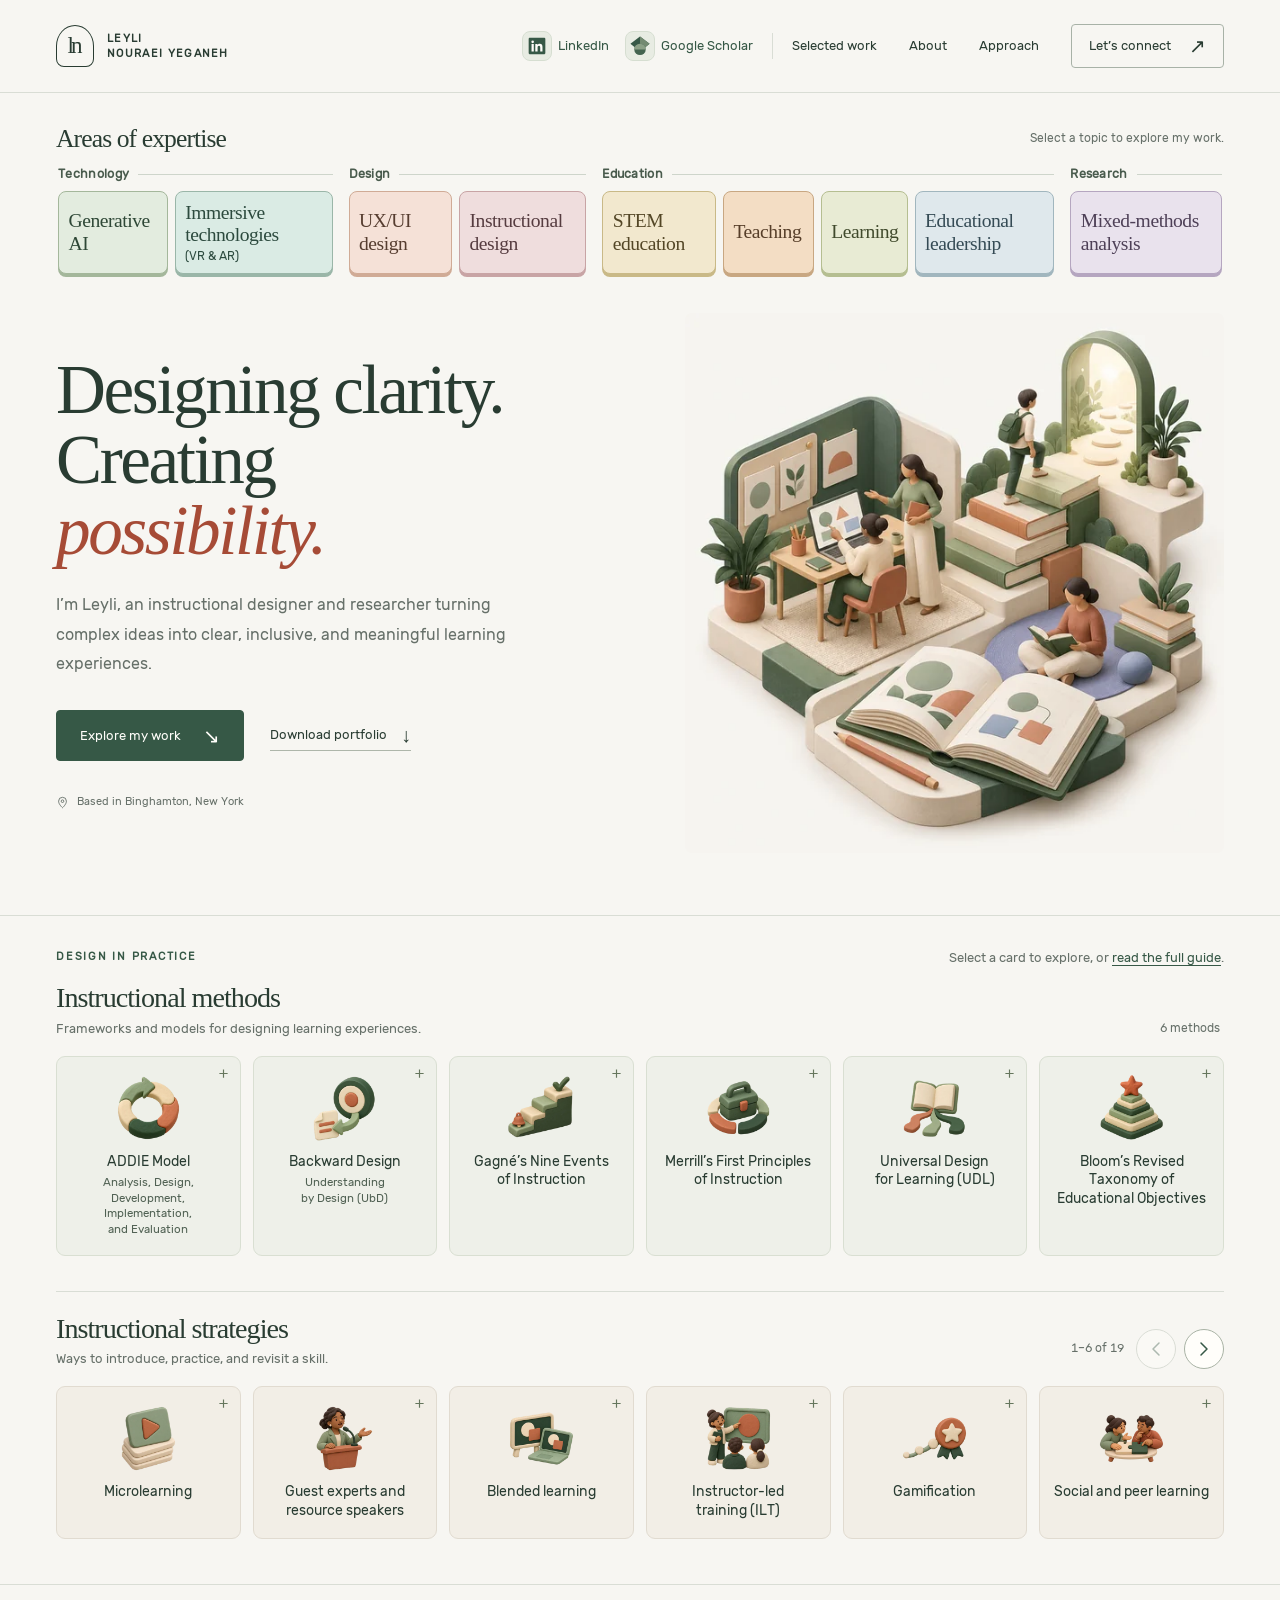
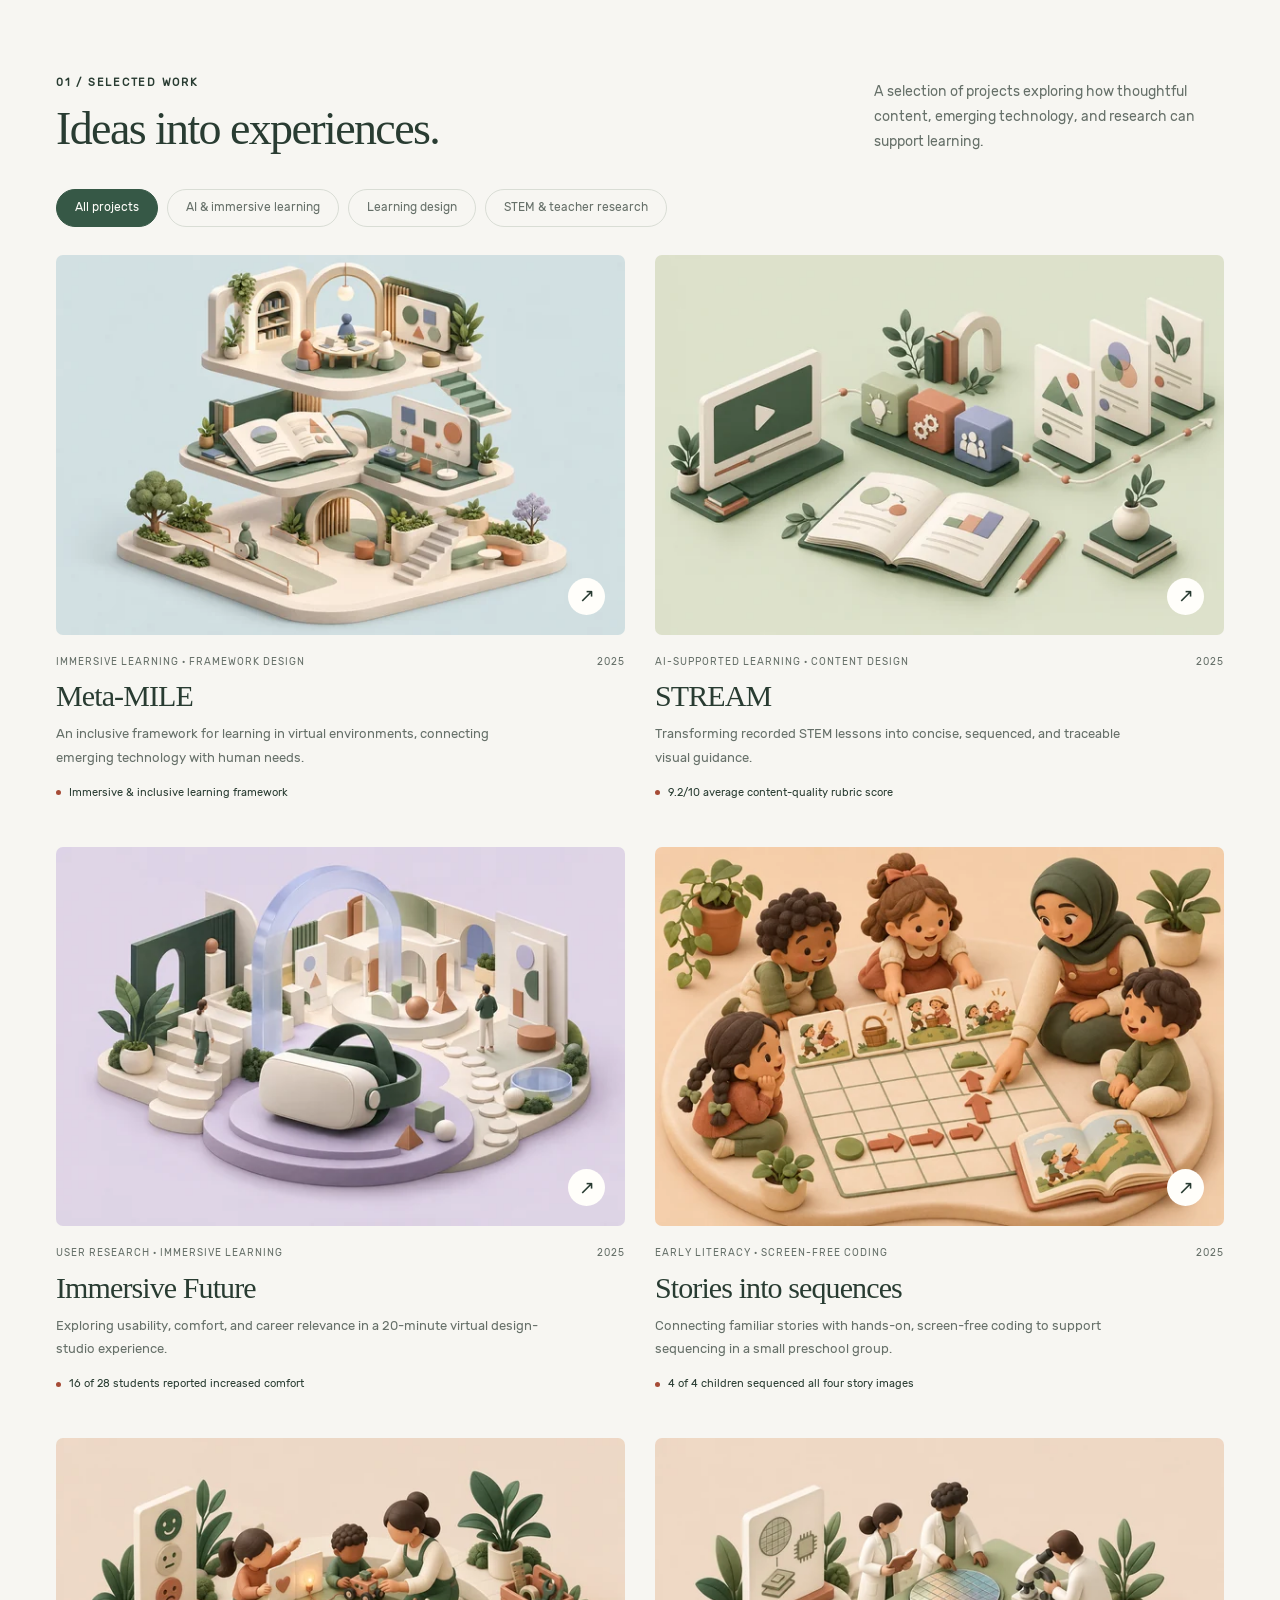
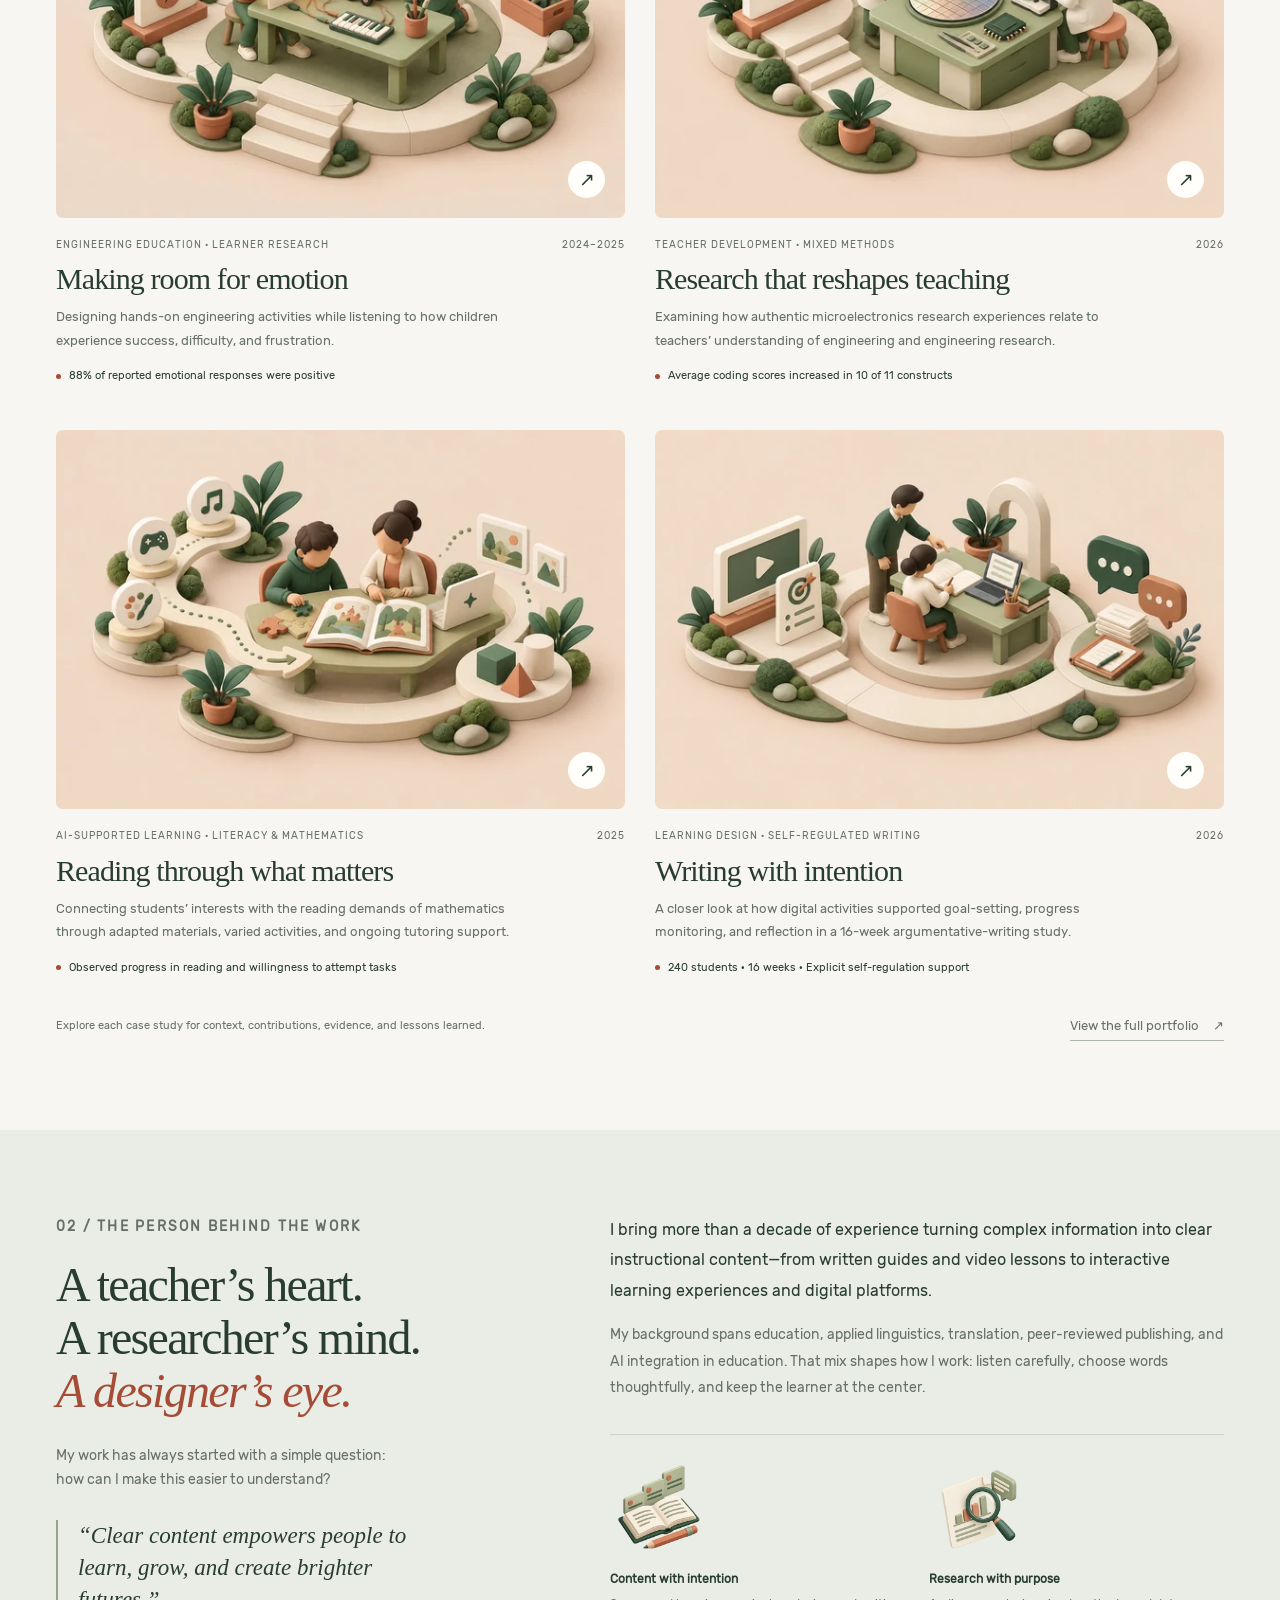
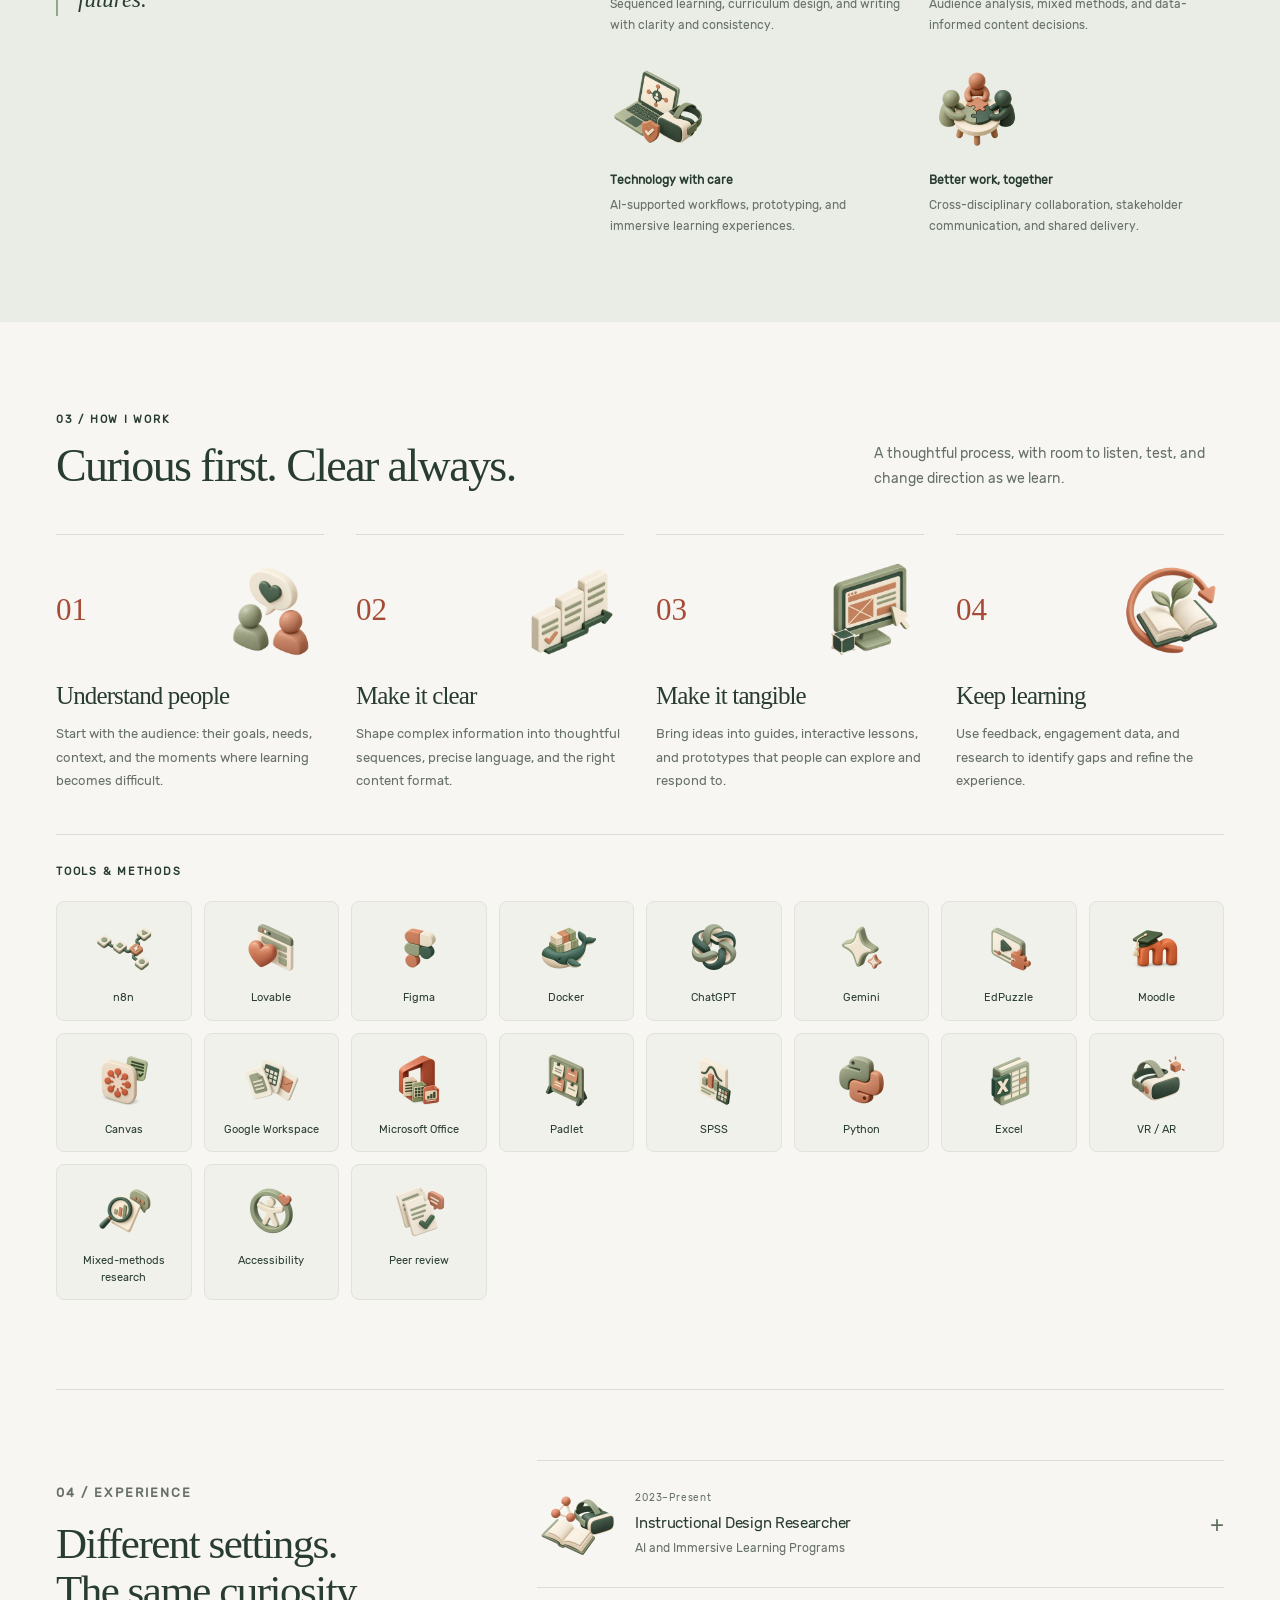
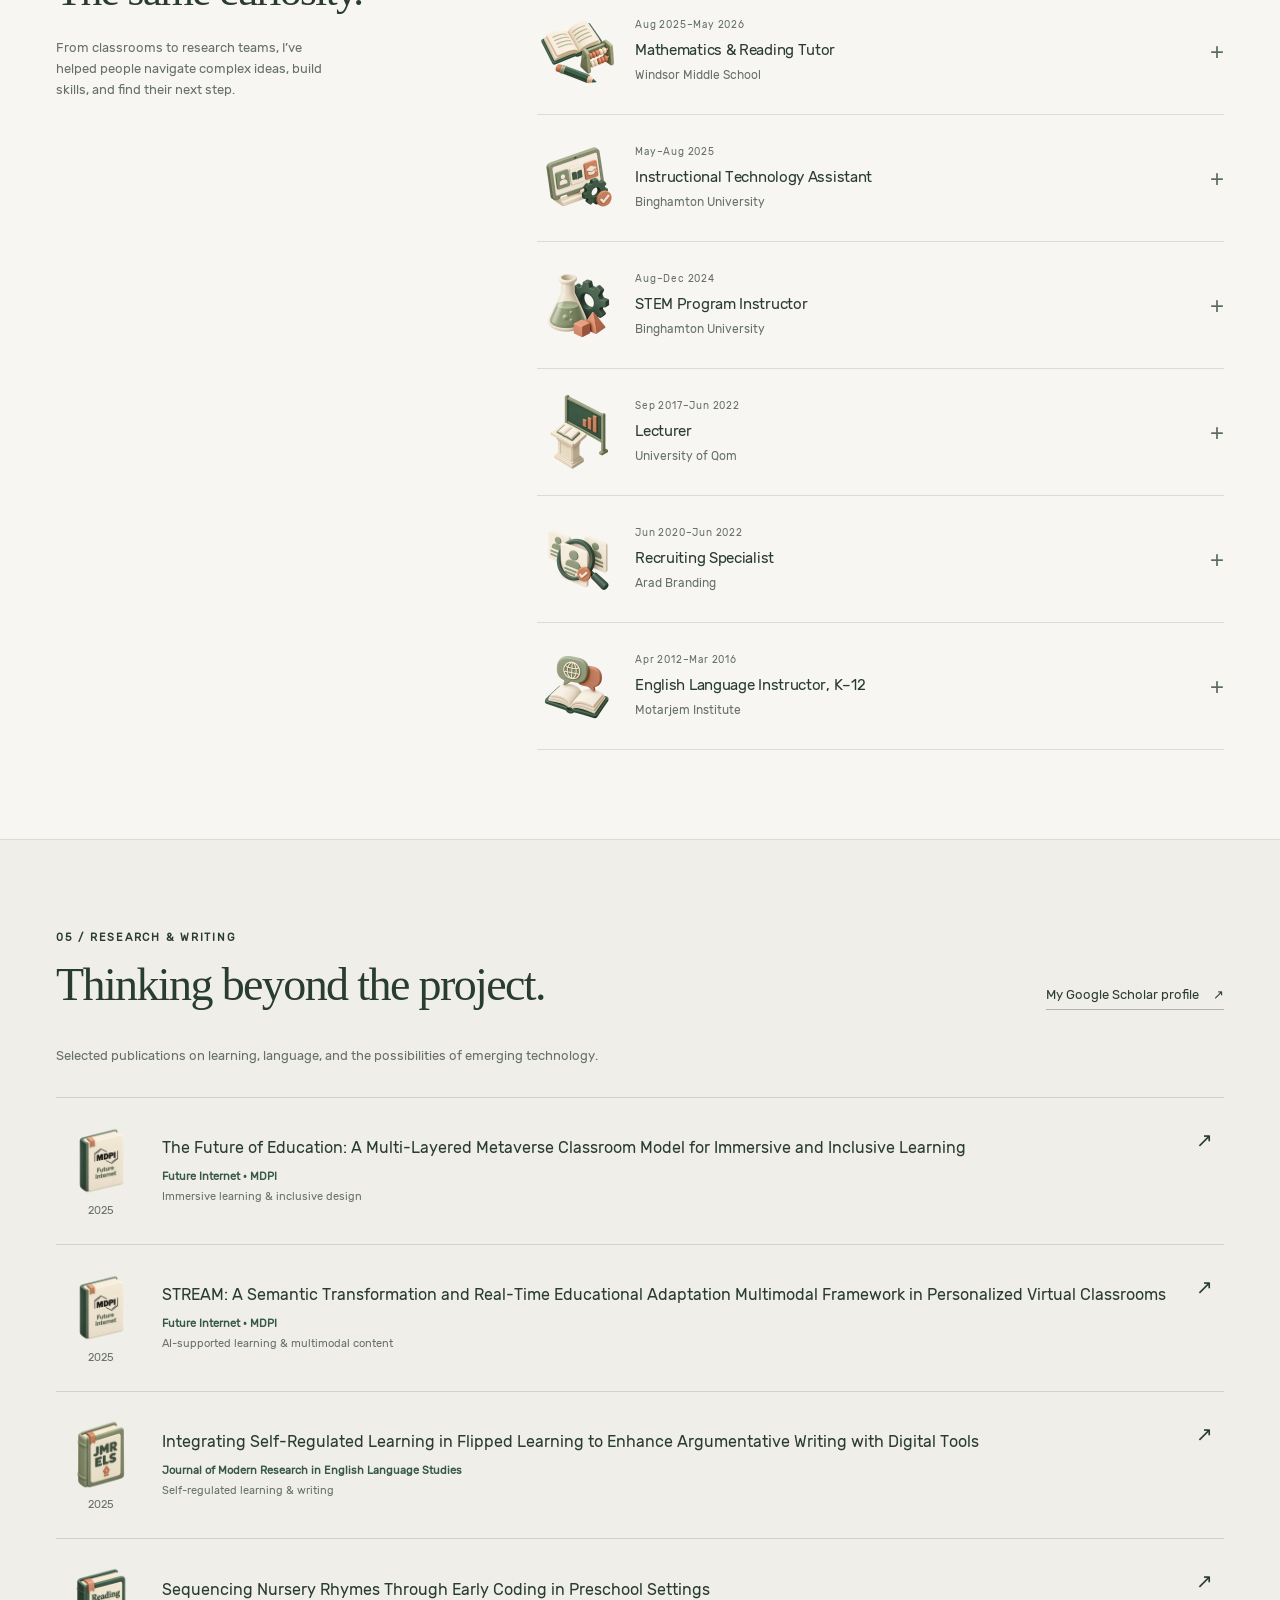
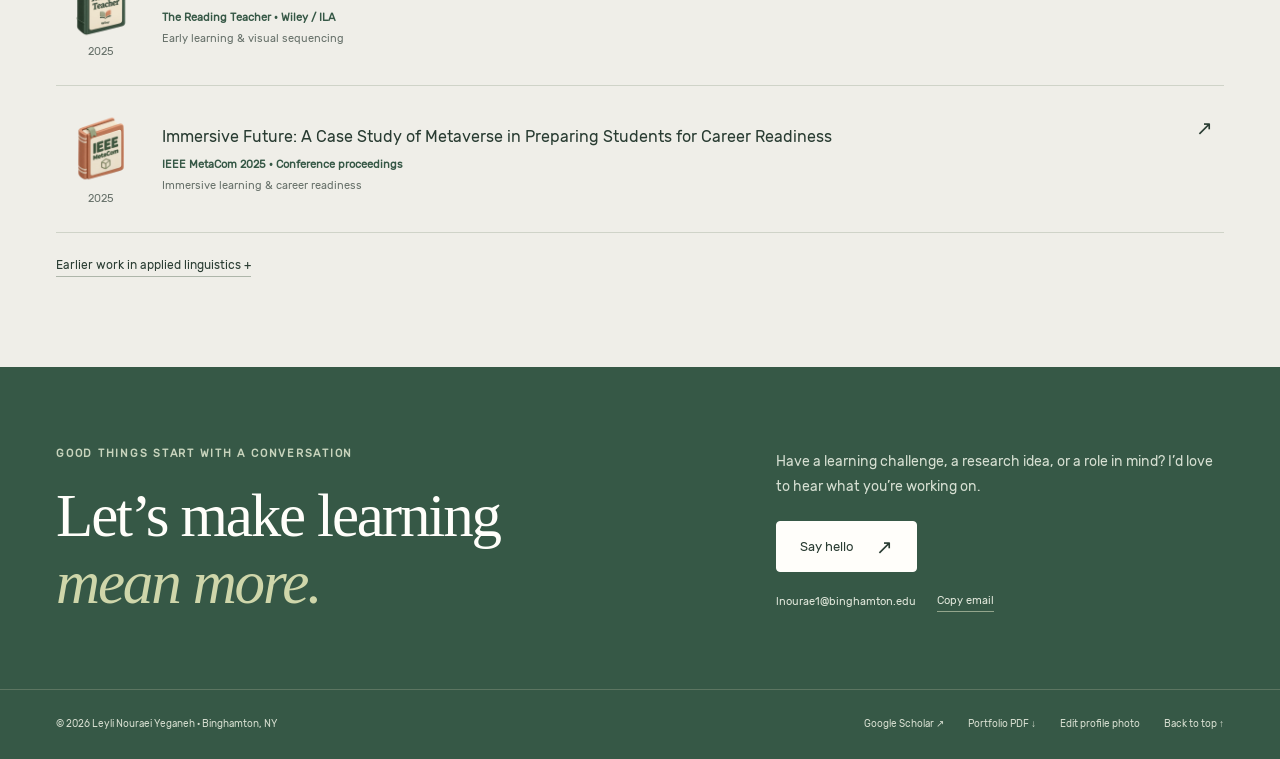
==== commit f75ce13c: "Organize portfolio expertise into a single row of animated topic links" ====
--- a/index.html
+++ b/index.html
@@ -1,5 +1,9 @@
 <!doctype html>
-<html lang="en"><head><meta charset="utf-8"><meta name="viewport" content="width=device-width, initial-scale=1"><title>Leyli Nouraei Yeganeh — Learning Experience &amp; Instructional Design</title><meta name="description" content="Thoughtful learning experiences, grounded in people. Explore Leyli Nouraei Yeganeh’s work in instructional design, AI-supported learning, and immersive education."><meta name="theme-color" content="#365846"><meta property="og:type" content="website"><meta property="og:title" content="Leyli Nouraei Yeganeh — Learning Experience &amp; Instructional Design"><meta property="og:description" content="Thoughtful learning experiences, grounded in people. Explore Leyli Nouraei Yeganeh’s work in instructional design, AI-supported learning, and immersive education."><meta property="og:url" content="https://yeganehleyli.github.io/"><link rel="canonical" href="https://yeganehleyli.github.io/"><link rel="icon" href="/assets/favicon.svg" type="image/svg+xml"><link rel="preload" href="/assets/portfolio-sans.woff" as="font" type="font/woff" crossorigin><link rel="stylesheet" href="/styles.css?v=d7964cf6d5"><link rel="stylesheet" href="/instructional-practice/practice.css"><script src="/instructional-practice/practice.js" defer></script><script src="/site.js" defer></script><script src="/profile-portrait.js" defer></script></head><body><a class="skip-link" href="#main">Skip to content</a><div id="top"></div><header class="site-header"><div class="container header-inner"><a href="/" class="brand" aria-label="Leyli Nouraei Yeganeh — home"><span class="brand-mark" aria-hidden="true">ln</span><span class="brand-name">Leyli<br>Nouraei Yeganeh</span></a><nav class="header-profile-links" id="profile-links" aria-label="Professional profiles"><a href="https://www.linkedin.com/in/leyli-nouraei-yeganeh-851478257/" target="_blank" rel="noopener noreferrer" aria-label="LinkedIn profile of Leyli Nouraei Yeganeh (opens in a new tab)" title="Visit my LinkedIn profile"><span class="header-profile-icon"><img src="/assets/profiles/linkedin.svg" width="20" height="20" alt=""></span><span class="header-profile-label">LinkedIn</span></a><a href="https://scholar.google.com/citations?user=LFZGxkoAAAAJ&amp;hl=en" target="_blank" rel="noopener noreferrer" aria-label="Google Scholar profile of Leyli Nouraei Yeganeh (opens in a new tab)" title="View my publications on Google Scholar"><span class="header-profile-icon"><img src="/assets/profiles/google-scholar.svg" width="20" height="20" alt=""></span><span class="header-profile-label">Google Scholar</span></a></nav><button class="menu-toggle" aria-expanded="false" aria-controls="site-navigation">Menu</button><nav class="nav" id="site-navigation" aria-label="Main navigation"><a href="/#work">Selected work</a><a href="/#about">About</a><a href="/#approach">Approach</a><a href="/#contact" class="nav-contact">Let’s connect <span class="arrow" aria-hidden="true">↗</span></a></nav></div></header><main id="main"><section class="hero" aria-labelledby="hero-title"><div class="container hero-grid"><div class="hero-copy"><p class="eyebrow kicker">Generative AI and Emmersive Technologies (VR & AR) · STEM education · UX/UI designer · Instructional designer · Teaching · Learning · Educational leadership · Mixed-method Analyst</p><h1 id="hero-title">Designing clarity.<br>Creating<br><em>possibility.</em></h1><p class="hero-description">I’m Leyli, an instructional designer and researcher turning complex ideas into clear, inclusive, and meaningful learning experiences.</p><div class="hero-actions"><a class="button" href="#work">Explore my work <span class="arrow" aria-hidden="true">↘</span></a><a class="text-link" href="/assets/Leyli_Nouraei_Yeganeh_Portfolio.pdf" download>Download portfolio <span class="arrow" aria-hidden="true">↓</span></a></div><p class="hero-footnote"><svg viewBox="0 0 20 20" fill="none" stroke="currentColor" stroke-width="1.4" aria-hidden="true"><path d="M16 8c0 5-6 10-6 10S4 13 4 8a6 6 0 1 1 12 0Z"/><circle cx="10" cy="8" r="2"/></svg>Based in Binghamton, New York</p></div><figure class="hero-art"><img src="/assets/isometric/hero-960.webp" srcset="/assets/isometric/hero-600.webp 600w, /assets/isometric/hero-960.webp 960w, /assets/isometric/hero-1200.webp 1200w" sizes="(max-width: 650px) calc(100vw - 40px), (max-width: 850px) 44vw, 560px" width="1200" height="1200" alt="Isometric learning studio with learners, a laptop, an open book, and a staircase of books leading to a welcoming archway." fetchpriority="high" decoding="async"></figure></div></section>
+<html lang="en"><head><meta charset="utf-8"><meta name="viewport" content="width=device-width, initial-scale=1"><title>Leyli Nouraei Yeganeh — Learning Experience &amp; Instructional Design</title><meta name="description" content="Thoughtful learning experiences, grounded in people. Explore Leyli Nouraei Yeganeh’s work in instructional design, AI-supported learning, and immersive education."><meta name="theme-color" content="#365846"><meta property="og:type" content="website"><meta property="og:title" content="Leyli Nouraei Yeganeh — Learning Experience &amp; Instructional Design"><meta property="og:description" content="Thoughtful learning experiences, grounded in people. Explore Leyli Nouraei Yeganeh’s work in instructional design, AI-supported learning, and immersive education."><meta property="og:url" content="https://yeganehleyli.github.io/"><link rel="canonical" href="https://yeganehleyli.github.io/"><link rel="icon" href="/assets/favicon.svg" type="image/svg+xml"><link rel="preload" href="/assets/portfolio-sans.woff" as="font" type="font/woff" crossorigin><link rel="stylesheet" href="/styles.css?v=d7964cf6d5"><link rel="stylesheet" href="/instructional-practice/practice.css"><script src="/instructional-practice/practice.js" defer></script><script src="/site.js" defer></script><script src="/profile-portrait.js" defer></script><link rel="stylesheet" href="/assets/expertise/expertise.css"><script src="/assets/expertise/expertise.js" defer></script></head><body><a class="skip-link" href="#main">Skip to content</a><div id="top"></div><header class="site-header"><div class="container header-inner"><a href="/" class="brand" aria-label="Leyli Nouraei Yeganeh — home"><span class="brand-mark" aria-hidden="true">ln</span><span class="brand-name">Leyli<br>Nouraei Yeganeh</span></a><nav class="header-profile-links" id="profile-links" aria-label="Professional profiles"><a href="https://www.linkedin.com/in/leyli-nouraei-yeganeh-851478257/" target="_blank" rel="noopener noreferrer" aria-label="LinkedIn profile of Leyli Nouraei Yeganeh (opens in a new tab)" title="Visit my LinkedIn profile"><span class="header-profile-icon"><img src="/assets/profiles/linkedin.svg" width="20" height="20" alt=""></span><span class="header-profile-label">LinkedIn</span></a><a href="https://scholar.google.com/citations?user=LFZGxkoAAAAJ&amp;hl=en" target="_blank" rel="noopener noreferrer" aria-label="Google Scholar profile of Leyli Nouraei Yeganeh (opens in a new tab)" title="View my publications on Google Scholar"><span class="header-profile-icon"><img src="/assets/profiles/google-scholar.svg" width="20" height="20" alt=""></span><span class="header-profile-label">Google Scholar</span></a></nav><button class="menu-toggle" aria-expanded="false" aria-controls="site-navigation">Menu</button><nav class="nav" id="site-navigation" aria-label="Main navigation"><a href="/#work">Selected work</a><a href="/#about">About</a><a href="/#approach">Approach</a><a href="/#contact" class="nav-contact">Let’s connect <span class="arrow" aria-hidden="true">↗</span></a></nav></div></header><main id="main"><section class="hero hero-with-expertise" aria-labelledby="hero-title"><nav class="container hero-expertise" id="expertise" aria-labelledby="expertise-title">
+<div class="expertise-heading"><p id="expertise-title">Areas of expertise</p><div class="expertise-tools"><p class="expertise-hint">Select a topic to explore my work.</p><div class="expertise-controls" hidden><button type="button" data-move="-1" aria-label="Previous areas of expertise" aria-controls="expertise-viewport"><svg aria-hidden="true" focusable="false" viewBox="0 0 18 18" width="16" height="16" fill="none" stroke="currentColor" stroke-linecap="round" stroke-linejoin="round" stroke-width="1.6"><path d="m12 4-6 5 6 5"/></svg></button><button type="button" data-move="1" aria-label="Next areas of expertise" aria-controls="expertise-viewport"><svg aria-hidden="true" focusable="false" viewBox="0 0 18 18" width="16" height="16" fill="none" stroke="currentColor" stroke-linecap="round" stroke-linejoin="round" stroke-width="1.6"><path d="m6 4 6 5-6 5"/></svg></button></div></div></div>
+<div class="expertise-viewport" id="expertise-viewport"><div class="expertise-track">
+<div class="expertise-group expertise-technology"><p class="expertise-category" id="expertise-technology">Technology</p><ul aria-labelledby="expertise-technology" role="list"><li><a class="expertise-tile expertise-fern" href="/projects/stream/" aria-label="Generative AI: Explore the STREAM project" title="Explore the STREAM project"><span class="expertise-name">Generative AI</span></a></li><li><a class="expertise-tile expertise-mint" href="/projects/meta-mile/" aria-label="Immersive technologies (VR &amp; AR): Explore the Meta-MILE framework" title="Explore the Meta-MILE framework"><span class="expertise-name">Immersive technologies</span><small class="expertise-note">(VR &amp; AR)</small></a></li></ul></div><div class="expertise-group expertise-design"><p class="expertise-category" id="expertise-design">Design</p><ul aria-labelledby="expertise-design" role="list"><li><a class="expertise-tile expertise-clay" href="/projects/immersive-future/" aria-label="UX/UI design: Explore the Immersive Future usability study" title="Explore the Immersive Future usability study"><span class="expertise-name">UX/UI design</span></a></li><li><a class="expertise-tile expertise-rose" href="#instructional-methods" aria-label="Instructional design: Explore instructional methods and models" title="Explore instructional methods and models"><span class="expertise-name">Instructional design</span></a></li></ul></div><div class="expertise-group expertise-education"><p class="expertise-category" id="expertise-education">Education</p><ul aria-labelledby="expertise-education" role="list"><li><a class="expertise-tile expertise-wheat" href="/projects/engineering-emotions/" aria-label="STEM education: Explore hands-on engineering education" title="Explore hands-on engineering education"><span class="expertise-name">STEM education</span></a></li><li><a class="expertise-tile expertise-apricot" href="#experience" aria-label="Teaching: Explore teaching experience" title="Explore teaching experience"><span class="expertise-name">Teaching</span></a></li><li><a class="expertise-tile expertise-olive" href="#instructional-strategies" aria-label="Learning: Explore learning strategies" title="Explore learning strategies"><span class="expertise-name">Learning</span></a></li><li><a class="expertise-tile expertise-slate" href="/projects/microelectronics-ret/" aria-label="Educational leadership: Explore research on teacher professional development" title="Explore research on teacher professional development"><span class="expertise-name">Educational leadership</span></a></li></ul></div><div class="expertise-group expertise-research"><p class="expertise-category" id="expertise-research">Research</p><ul aria-labelledby="expertise-research" role="list"><li><a class="expertise-tile expertise-heather" href="/projects/preschool-story-sequencing/" aria-label="Mixed-methods analysis: Explore sequencing scores alongside classroom observations" title="Explore sequencing scores alongside classroom observations"><span class="expertise-name">Mixed-methods analysis</span></a></li></ul></div>
+</div></div></nav><div class="container hero-grid"><div class="hero-copy"><h1 id="hero-title">Designing clarity.<br>Creating<br><em>possibility.</em></h1><p class="hero-description">I’m Leyli, an instructional designer and researcher turning complex ideas into clear, inclusive, and meaningful learning experiences.</p><div class="hero-actions"><a class="button" href="#work">Explore my work <span class="arrow" aria-hidden="true">↘</span></a><a class="text-link" href="/assets/Leyli_Nouraei_Yeganeh_Portfolio.pdf" download>Download portfolio <span class="arrow" aria-hidden="true">↓</span></a></div><p class="hero-footnote"><svg viewBox="0 0 20 20" fill="none" stroke="currentColor" stroke-width="1.4" aria-hidden="true"><path d="M16 8c0 5-6 10-6 10S4 13 4 8a6 6 0 1 1 12 0Z"/><circle cx="10" cy="8" r="2"/></svg>Based in Binghamton, New York</p></div><figure class="hero-art"><img src="/assets/isometric/hero-960.webp" srcset="/assets/isometric/hero-600.webp 600w, /assets/isometric/hero-960.webp 960w, /assets/isometric/hero-1200.webp 1200w" sizes="(max-width: 650px) calc(100vw - 40px), (max-width: 850px) 44vw, 560px" width="1200" height="1200" alt="Isometric learning studio with learners, a laptop, an open book, and a staircase of books leading to a welcoming archway." fetchpriority="high" decoding="async"></figure></div></section>
 <section class="practice-band" id="instructional-practice" aria-label="Instructional design methods and strategies"><div class="container">
 <div class="practice-kicker"><p class="eyebrow">Design in practice</p><p class="practice-hint">Select a card to explore, or <a href="/instructional-practice/">read the full guide</a>.</p></div>
 <section class="practice-group" data-kind="methods" id="instructional-methods" aria-labelledby="instructional-methods-label">
--- a/assets/expertise/expertise.css
+++ b/assets/expertise/expertise.css
@@ -0,0 +1,44 @@
+/* The specialty row spans the introduction, including the illustration column. */
+.hero.hero-with-expertise{padding-top:clamp(23px,2.4vw,36px)}
+.hero-with-expertise .hero-grid{margin-top:clamp(20px,2.3vw,32px)}
+.hero-with-expertise h1{margin-top:0}
+.hero-expertise{--tile-gap:7px;min-width:0}
+.expertise-heading,.expertise-tools,.expertise-controls{display:flex;align-items:center}
+.expertise-heading{justify-content:space-between;gap:14px;margin:0 0 11px}
+#expertise-title{margin:0;font:normal 400 clamp(23px,2vw,29px)/1.15 var(--serif);letter-spacing:-.035em;color:var(--ink)}
+.expertise-tools{gap:12px;flex:none}
+.expertise-hint{font:400 12px/1.4 var(--sans);color:var(--muted)}
+.expertise-controls{gap:5px}
+.expertise-controls[hidden]{display:none}
+.expertise-controls button{display:grid;place-items:center;width:36px;height:36px;padding:0;background:var(--white);color:var(--green);border:1px solid #aab8aa;border-radius:50%}
+.expertise-controls button:not(:disabled):hover{background:var(--green);color:white;border-color:var(--green)}
+.expertise-controls button:disabled{opacity:.38;cursor:default}
+.expertise-viewport{max-width:100%;overflow-x:auto;overscroll-behavior-x:contain;scroll-snap-type:x proximity;scrollbar-width:thin;scrollbar-color:#a8b6a3 transparent;padding:2px 2px 10px}
+.expertise-track{display:grid;grid-template-columns:minmax(0,2.46fr) minmax(0,2.13fr) minmax(0,4.05fr) minmax(0,1.36fr);gap:clamp(12px,1.25vw,18px);width:100%;min-width:1104px}
+.expertise-group{display:grid;grid-template-rows:auto 1fr;min-width:0;gap:8px}
+.expertise-category{display:flex;align-items:center;gap:9px;margin:0;color:#495b4d;font:600 12.5px/1.35 var(--sans);letter-spacing:.025em}
+.expertise-category:after{content:"";height:1px;background:#ced5cb;flex:1}
+.expertise-group ul{display:grid;gap:var(--tile-gap);margin:0;padding:0;list-style:none;min-width:0}
+.expertise-technology ul{grid-template-columns:minmax(0,.89fr) minmax(0,1.28fr)}
+.expertise-design ul{grid-template-columns:minmax(0,.92fr) minmax(0,1.13fr)}
+.expertise-education ul{grid-template-columns:minmax(0,1.05fr) minmax(0,.84fr) minmax(0,.8fr) minmax(0,1.29fr)}
+.expertise-group li{display:flex;min-width:0}
+.expertise-fern{--surface:#e3ecdf;--rim:#a4b79b;--type:#2e4736}
+.expertise-mint{--surface:#daebe4;--rim:#9ab6a8;--type:#2c4a3e}
+.expertise-clay{--surface:#f5e1d7;--rim:#d0ab96;--type:#563d30}
+.expertise-rose{--surface:#efdddd;--rim:#c8a4a5;--type:#563c40}
+.expertise-wheat{--surface:#f2e8ce;--rim:#c9b987;--type:#534626}
+.expertise-apricot{--surface:#f3ddc4;--rim:#c8a782;--type:#563e29}
+.expertise-olive{--surface:#e8ebd4;--rim:#b5be91;--type:#404a2c}
+.expertise-slate{--surface:#dfe8ec;--rim:#a1b6be;--type:#354b55}
+.expertise-heather{--surface:#e9e2ed;--rim:#b5a6c0;--type:#4e4057}
+.expertise-tile{width:100%;min-width:0;min-height:83px;display:flex;align-items:flex-start;justify-content:center;flex-direction:column;gap:3px;padding:9px clamp(8px,.74vw,12px);border:1px solid var(--rim);border-radius:8px;color:var(--type);background:var(--surface);box-shadow:0 3px 0 var(--rim);text-decoration:none;scroll-snap-align:start;transition:transform .16s ease,box-shadow .16s ease}
+.expertise-name{font:400 clamp(18px,1.53vw,21px)/1.13 var(--serif);letter-spacing:-.023em;text-wrap:balance}
+.expertise-note{font:500 12px/1.2 var(--sans);color:var(--type)}
+@media(hover:hover){.expertise-tile:hover{transform:translateY(-2px);box-shadow:0 5px 0 var(--rim)}}
+.expertise-tile:focus-visible{outline:2px solid var(--green);outline-offset:-4px;transform:translateY(-2px);box-shadow:0 5px 0 var(--rim)}
+.expertise-tile:active{transform:translateY(2px);box-shadow:0 1px 0 var(--rim)}
+@media(max-width:850px){.expertise-track{min-width:1170px}.expertise-name{font-size:19px}}
+@media(max-width:650px){.hero.hero-with-expertise{padding-top:18px}.hero-with-expertise .hero-grid{margin-top:25px}.expertise-heading{margin-bottom:8px}.expertise-hint{display:none}.expertise-track{gap:14px}.expertise-tile{min-height:78px}.expertise-group{gap:7px}.expertise-controls button{width:36px;height:36px}}
+@media(prefers-reduced-motion:reduce){.expertise-tile,.expertise-tile:hover,.expertise-tile:focus-visible,.expertise-tile:active{transform:none;transition:none;box-shadow:0 3px 0 var(--rim)}}
+@media print{.expertise-viewport{overflow:visible}.expertise-controls,.expertise-hint{display:none}.expertise-track{min-width:0;display:flex;flex-wrap:wrap;gap:10px}.expertise-group{flex:1 1 auto}.expertise-tile{min-height:45px;box-shadow:none}.expertise-name{font-size:13px}}
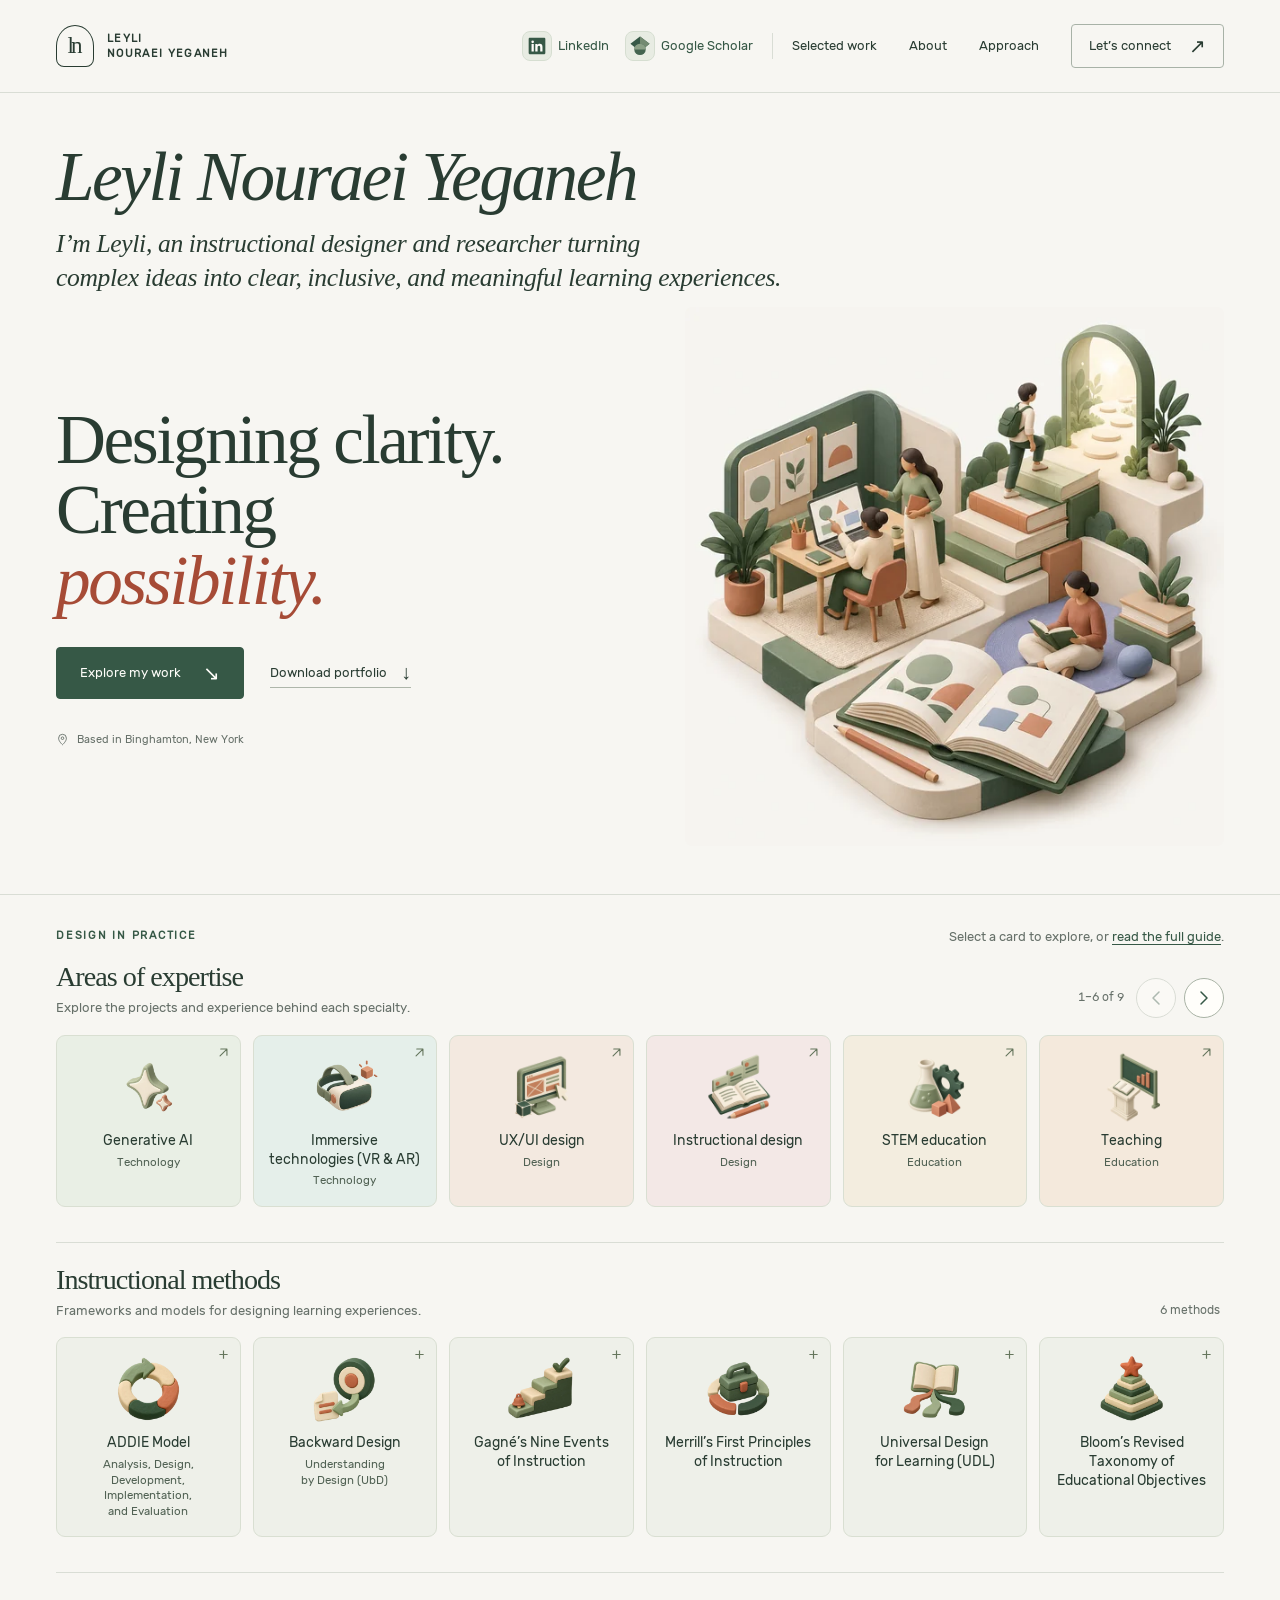
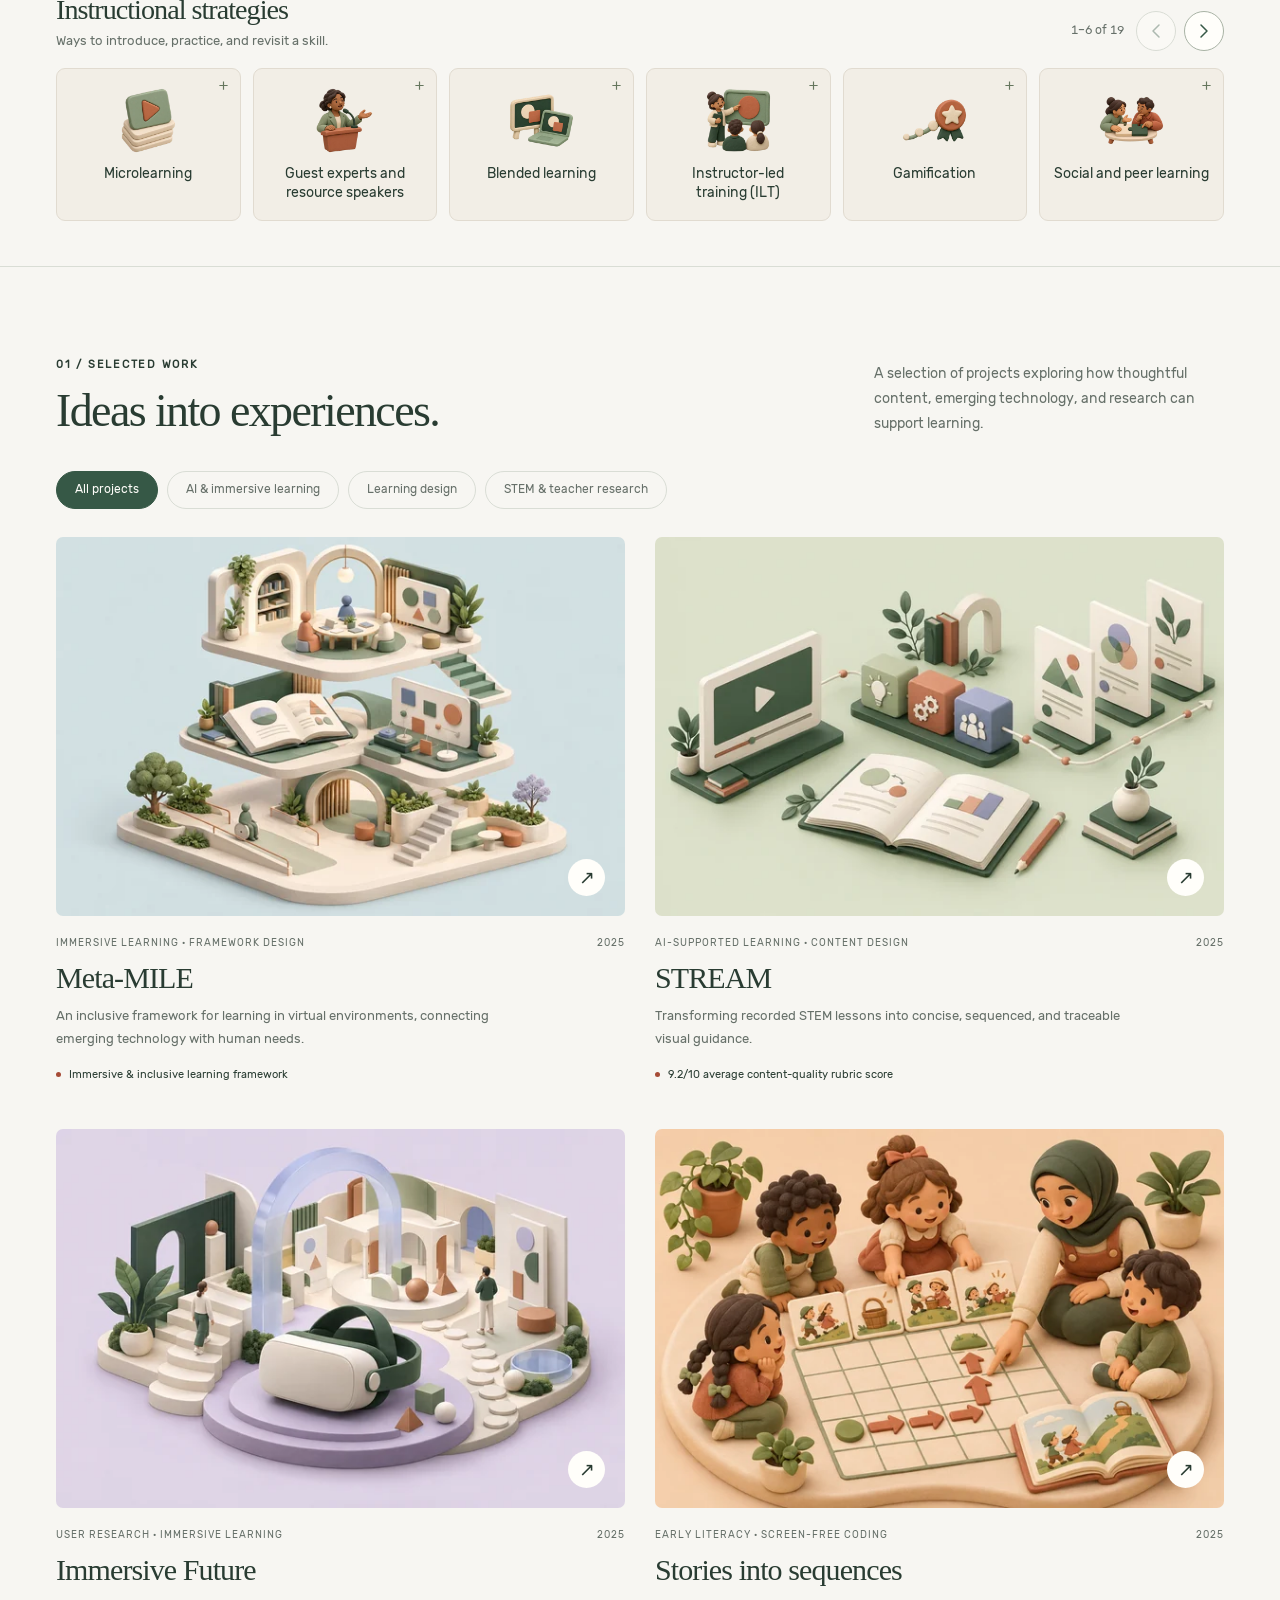
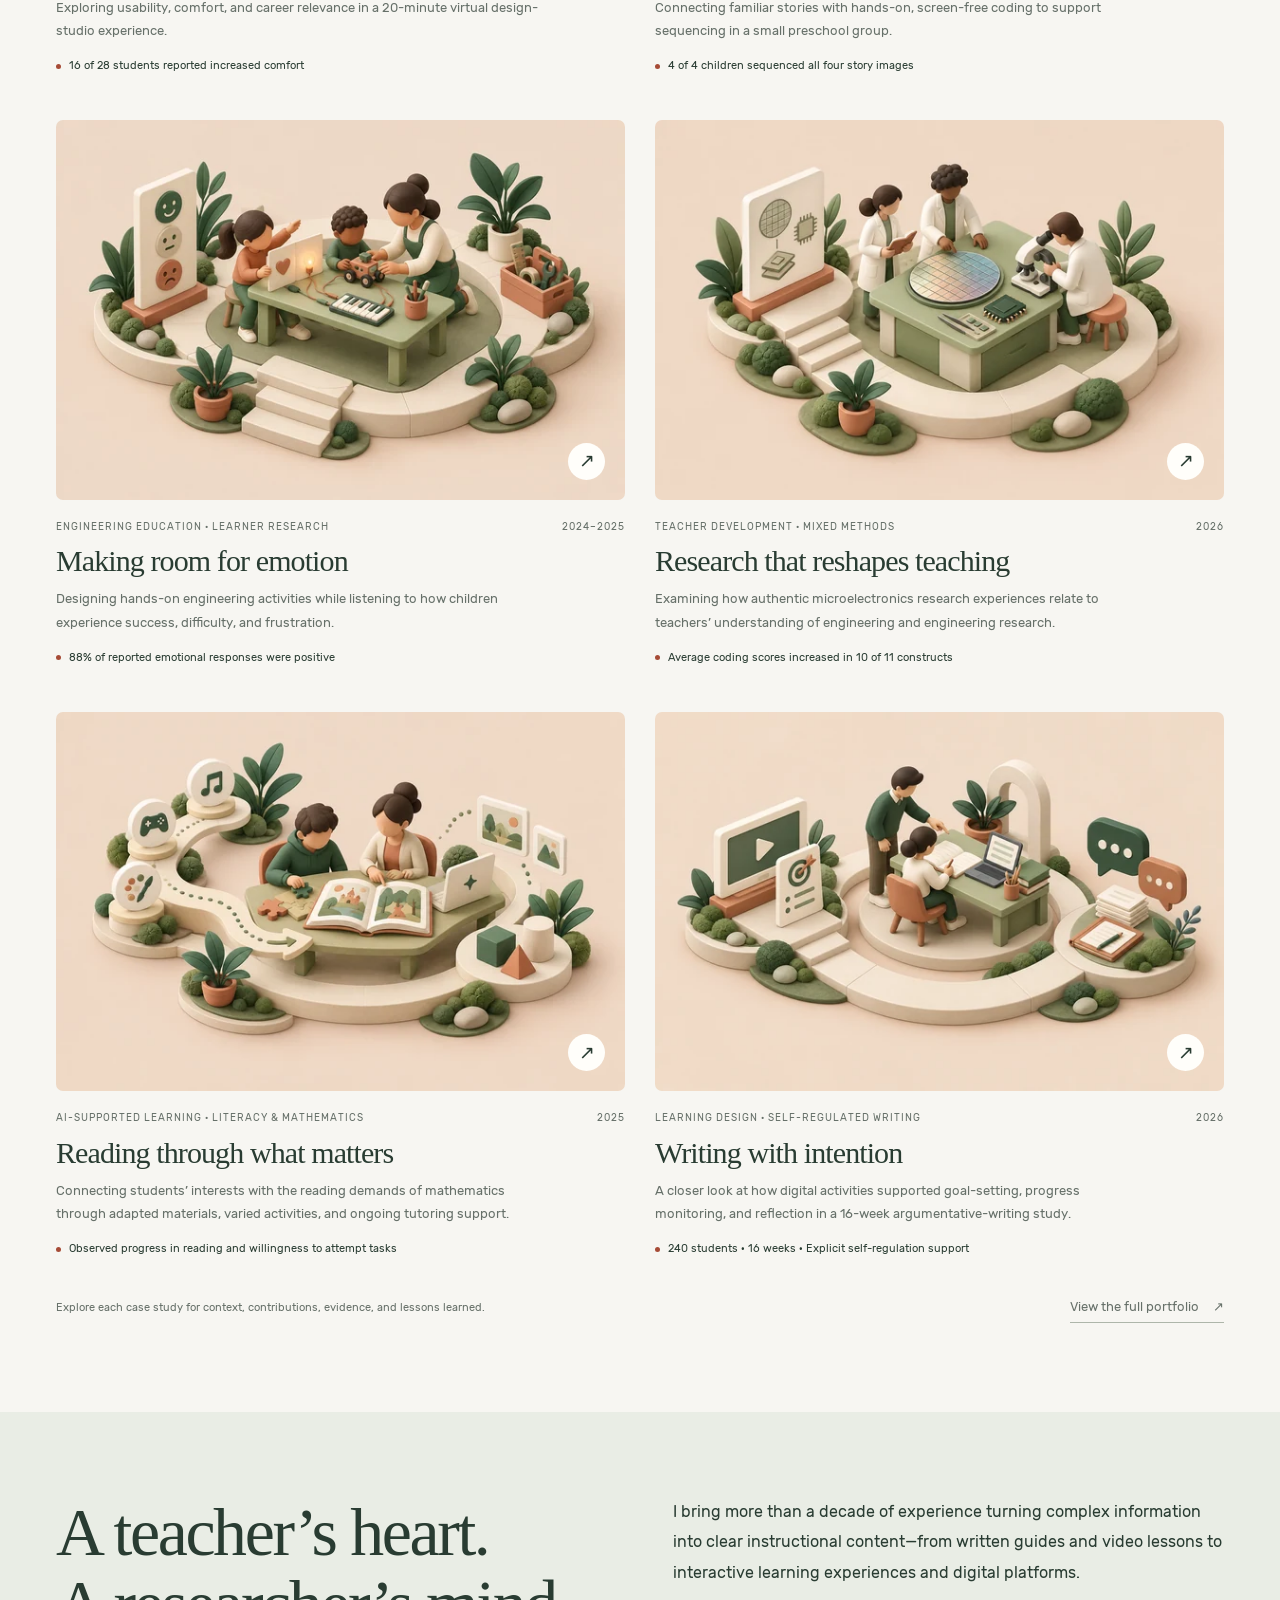
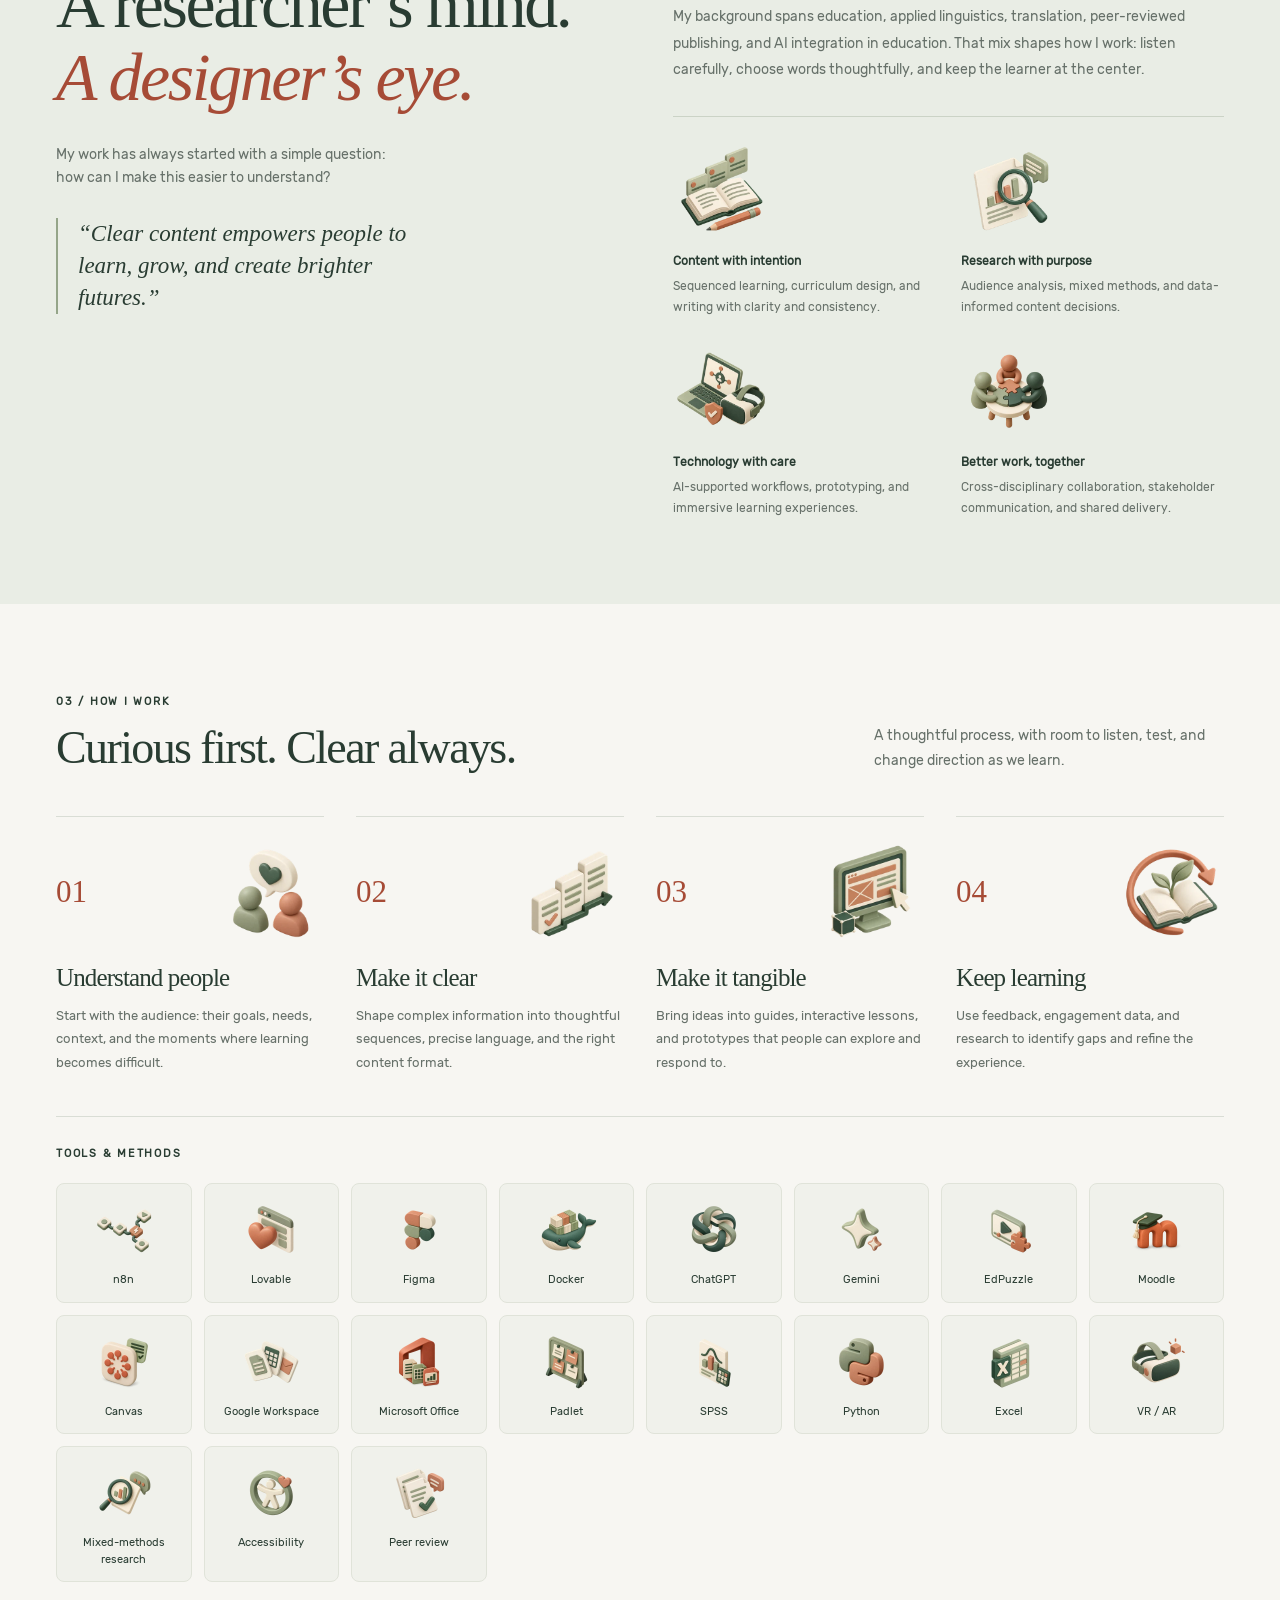
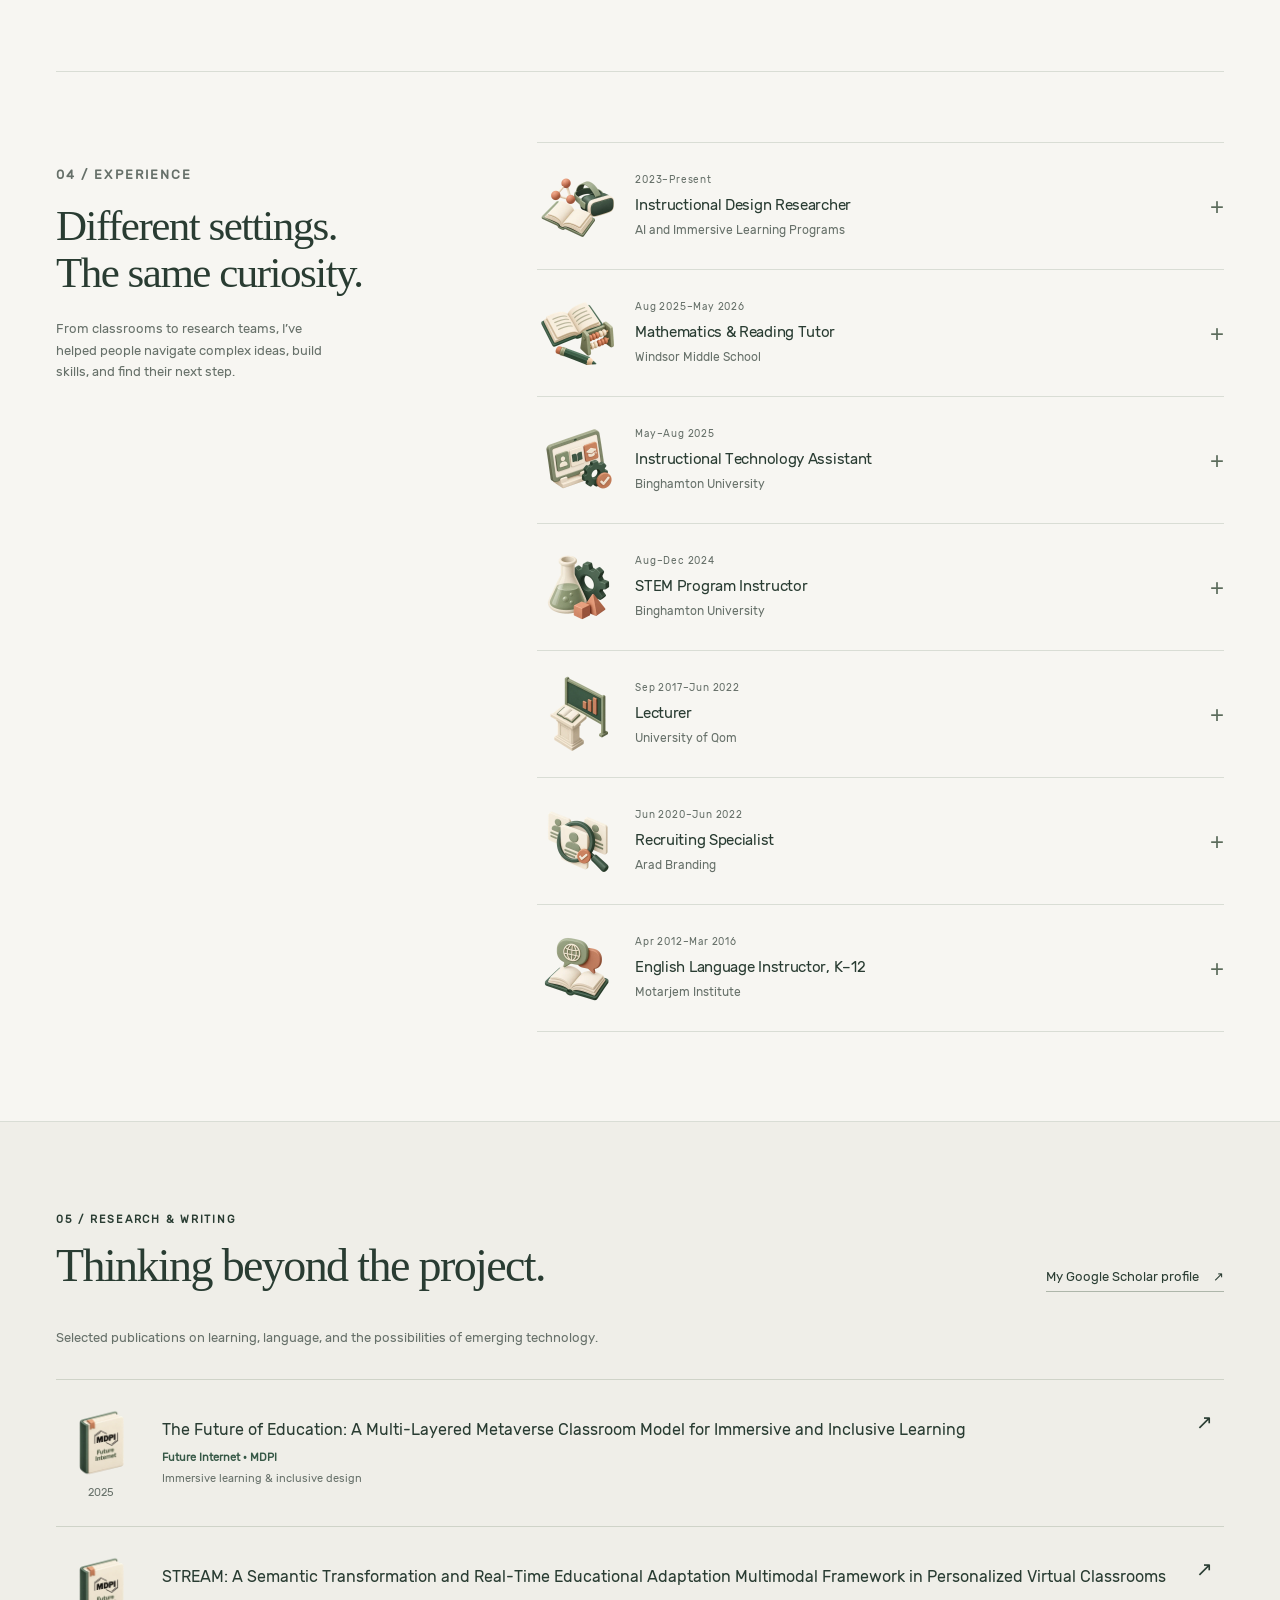
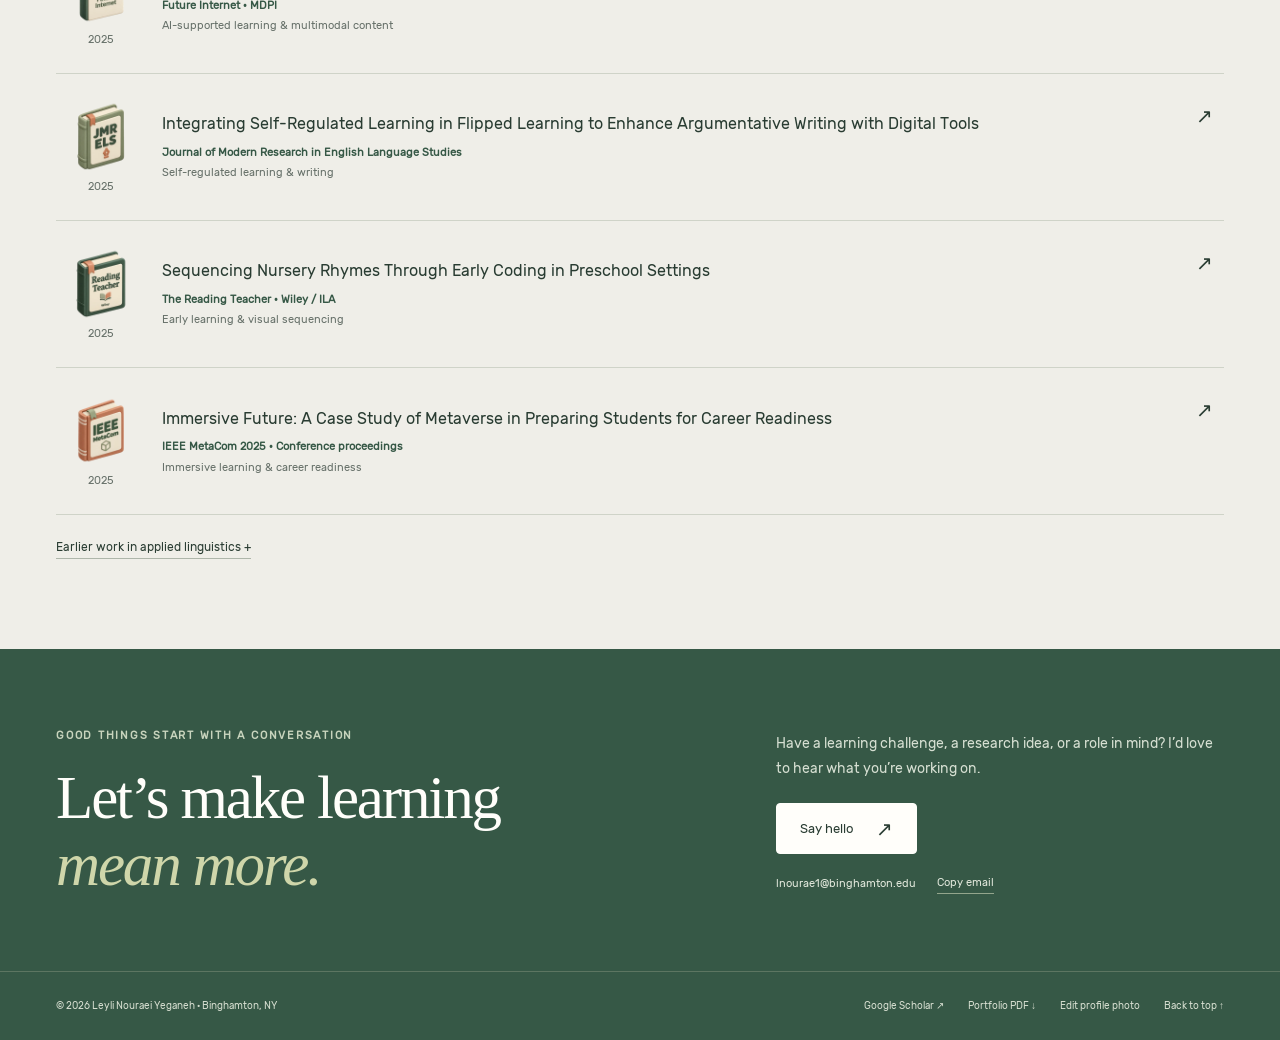
==== commit 02f41444: "Introduce Leyli with her portrait and bring expertise cards before instructional methods" ====
--- a/index.html
+++ b/index.html
@@ -1,11 +1,26 @@
 <!doctype html>
-<html lang="en"><head><meta charset="utf-8"><meta name="viewport" content="width=device-width, initial-scale=1"><title>Leyli Nouraei Yeganeh — Learning Experience &amp; Instructional Design</title><meta name="description" content="Thoughtful learning experiences, grounded in people. Explore Leyli Nouraei Yeganeh’s work in instructional design, AI-supported learning, and immersive education."><meta name="theme-color" content="#365846"><meta property="og:type" content="website"><meta property="og:title" content="Leyli Nouraei Yeganeh — Learning Experience &amp; Instructional Design"><meta property="og:description" content="Thoughtful learning experiences, grounded in people. Explore Leyli Nouraei Yeganeh’s work in instructional design, AI-supported learning, and immersive education."><meta property="og:url" content="https://yeganehleyli.github.io/"><link rel="canonical" href="https://yeganehleyli.github.io/"><link rel="icon" href="/assets/favicon.svg" type="image/svg+xml"><link rel="preload" href="/assets/portfolio-sans.woff" as="font" type="font/woff" crossorigin><link rel="stylesheet" href="/styles.css?v=d7964cf6d5"><link rel="stylesheet" href="/instructional-practice/practice.css"><script src="/instructional-practice/practice.js" defer></script><script src="/site.js" defer></script><script src="/profile-portrait.js" defer></script><link rel="stylesheet" href="/assets/expertise/expertise.css"><script src="/assets/expertise/expertise.js" defer></script></head><body><a class="skip-link" href="#main">Skip to content</a><div id="top"></div><header class="site-header"><div class="container header-inner"><a href="/" class="brand" aria-label="Leyli Nouraei Yeganeh — home"><span class="brand-mark" aria-hidden="true">ln</span><span class="brand-name">Leyli<br>Nouraei Yeganeh</span></a><nav class="header-profile-links" id="profile-links" aria-label="Professional profiles"><a href="https://www.linkedin.com/in/leyli-nouraei-yeganeh-851478257/" target="_blank" rel="noopener noreferrer" aria-label="LinkedIn profile of Leyli Nouraei Yeganeh (opens in a new tab)" title="Visit my LinkedIn profile"><span class="header-profile-icon"><img src="/assets/profiles/linkedin.svg" width="20" height="20" alt=""></span><span class="header-profile-label">LinkedIn</span></a><a href="https://scholar.google.com/citations?user=LFZGxkoAAAAJ&amp;hl=en" target="_blank" rel="noopener noreferrer" aria-label="Google Scholar profile of Leyli Nouraei Yeganeh (opens in a new tab)" title="View my publications on Google Scholar"><span class="header-profile-icon"><img src="/assets/profiles/google-scholar.svg" width="20" height="20" alt=""></span><span class="header-profile-label">Google Scholar</span></a></nav><button class="menu-toggle" aria-expanded="false" aria-controls="site-navigation">Menu</button><nav class="nav" id="site-navigation" aria-label="Main navigation"><a href="/#work">Selected work</a><a href="/#about">About</a><a href="/#approach">Approach</a><a href="/#contact" class="nav-contact">Let’s connect <span class="arrow" aria-hidden="true">↗</span></a></nav></div></header><main id="main"><section class="hero hero-with-expertise" aria-labelledby="hero-title"><nav class="container hero-expertise" id="expertise" aria-labelledby="expertise-title">
-<div class="expertise-heading"><p id="expertise-title">Areas of expertise</p><div class="expertise-tools"><p class="expertise-hint">Select a topic to explore my work.</p><div class="expertise-controls" hidden><button type="button" data-move="-1" aria-label="Previous areas of expertise" aria-controls="expertise-viewport"><svg aria-hidden="true" focusable="false" viewBox="0 0 18 18" width="16" height="16" fill="none" stroke="currentColor" stroke-linecap="round" stroke-linejoin="round" stroke-width="1.6"><path d="m12 4-6 5 6 5"/></svg></button><button type="button" data-move="1" aria-label="Next areas of expertise" aria-controls="expertise-viewport"><svg aria-hidden="true" focusable="false" viewBox="0 0 18 18" width="16" height="16" fill="none" stroke="currentColor" stroke-linecap="round" stroke-linejoin="round" stroke-width="1.6"><path d="m6 4 6 5-6 5"/></svg></button></div></div></div>
-<div class="expertise-viewport" id="expertise-viewport"><div class="expertise-track">
-<div class="expertise-group expertise-technology"><p class="expertise-category" id="expertise-technology">Technology</p><ul aria-labelledby="expertise-technology" role="list"><li><a class="expertise-tile expertise-fern" href="/projects/stream/" aria-label="Generative AI: Explore the STREAM project" title="Explore the STREAM project"><span class="expertise-name">Generative AI</span></a></li><li><a class="expertise-tile expertise-mint" href="/projects/meta-mile/" aria-label="Immersive technologies (VR &amp; AR): Explore the Meta-MILE framework" title="Explore the Meta-MILE framework"><span class="expertise-name">Immersive technologies</span><small class="expertise-note">(VR &amp; AR)</small></a></li></ul></div><div class="expertise-group expertise-design"><p class="expertise-category" id="expertise-design">Design</p><ul aria-labelledby="expertise-design" role="list"><li><a class="expertise-tile expertise-clay" href="/projects/immersive-future/" aria-label="UX/UI design: Explore the Immersive Future usability study" title="Explore the Immersive Future usability study"><span class="expertise-name">UX/UI design</span></a></li><li><a class="expertise-tile expertise-rose" href="#instructional-methods" aria-label="Instructional design: Explore instructional methods and models" title="Explore instructional methods and models"><span class="expertise-name">Instructional design</span></a></li></ul></div><div class="expertise-group expertise-education"><p class="expertise-category" id="expertise-education">Education</p><ul aria-labelledby="expertise-education" role="list"><li><a class="expertise-tile expertise-wheat" href="/projects/engineering-emotions/" aria-label="STEM education: Explore hands-on engineering education" title="Explore hands-on engineering education"><span class="expertise-name">STEM education</span></a></li><li><a class="expertise-tile expertise-apricot" href="#experience" aria-label="Teaching: Explore teaching experience" title="Explore teaching experience"><span class="expertise-name">Teaching</span></a></li><li><a class="expertise-tile expertise-olive" href="#instructional-strategies" aria-label="Learning: Explore learning strategies" title="Explore learning strategies"><span class="expertise-name">Learning</span></a></li><li><a class="expertise-tile expertise-slate" href="/projects/microelectronics-ret/" aria-label="Educational leadership: Explore research on teacher professional development" title="Explore research on teacher professional development"><span class="expertise-name">Educational leadership</span></a></li></ul></div><div class="expertise-group expertise-research"><p class="expertise-category" id="expertise-research">Research</p><ul aria-labelledby="expertise-research" role="list"><li><a class="expertise-tile expertise-heather" href="/projects/preschool-story-sequencing/" aria-label="Mixed-methods analysis: Explore sequencing scores alongside classroom observations" title="Explore sequencing scores alongside classroom observations"><span class="expertise-name">Mixed-methods analysis</span></a></li></ul></div>
-</div></div></nav><div class="container hero-grid"><div class="hero-copy"><h1 id="hero-title">Designing clarity.<br>Creating<br><em>possibility.</em></h1><p class="hero-description">I’m Leyli, an instructional designer and researcher turning complex ideas into clear, inclusive, and meaningful learning experiences.</p><div class="hero-actions"><a class="button" href="#work">Explore my work <span class="arrow" aria-hidden="true">↘</span></a><a class="text-link" href="/assets/Leyli_Nouraei_Yeganeh_Portfolio.pdf" download>Download portfolio <span class="arrow" aria-hidden="true">↓</span></a></div><p class="hero-footnote"><svg viewBox="0 0 20 20" fill="none" stroke="currentColor" stroke-width="1.4" aria-hidden="true"><path d="M16 8c0 5-6 10-6 10S4 13 4 8a6 6 0 1 1 12 0Z"/><circle cx="10" cy="8" r="2"/></svg>Based in Binghamton, New York</p></div><figure class="hero-art"><img src="/assets/isometric/hero-960.webp" srcset="/assets/isometric/hero-600.webp 600w, /assets/isometric/hero-960.webp 960w, /assets/isometric/hero-1200.webp 1200w" sizes="(max-width: 650px) calc(100vw - 40px), (max-width: 850px) 44vw, 560px" width="1200" height="1200" alt="Isometric learning studio with learners, a laptop, an open book, and a staircase of books leading to a welcoming archway." fetchpriority="high" decoding="async"></figure></div></section>
-<section class="practice-band" id="instructional-practice" aria-label="Instructional design methods and strategies"><div class="container">
+<html lang="en"><head><meta charset="utf-8"><meta name="viewport" content="width=device-width, initial-scale=1"><title>Leyli Nouraei Yeganeh — Learning Experience &amp; Instructional Design</title><meta name="description" content="Thoughtful learning experiences, grounded in people. Explore Leyli Nouraei Yeganeh’s work in instructional design, AI-supported learning, and immersive education."><meta name="theme-color" content="#365846"><meta property="og:type" content="website"><meta property="og:title" content="Leyli Nouraei Yeganeh — Learning Experience &amp; Instructional Design"><meta property="og:description" content="Thoughtful learning experiences, grounded in people. Explore Leyli Nouraei Yeganeh’s work in instructional design, AI-supported learning, and immersive education."><meta property="og:url" content="https://yeganehleyli.github.io/"><link rel="canonical" href="https://yeganehleyli.github.io/"><link rel="icon" href="/assets/favicon.svg" type="image/svg+xml"><link rel="preload" href="/assets/portfolio-sans.woff" as="font" type="font/woff" crossorigin><link rel="stylesheet" href="/styles.css?v=d7964cf6d5"><link rel="stylesheet" href="/instructional-practice/practice.css"><script src="/instructional-practice/practice.js?v=5c447e61d2" defer></script><script src="/site.js" defer></script><script src="/profile-portrait.js?v=5311b9cf0f" defer></script><link rel="stylesheet" href="/assets/home.css?v=fa23475544"></head><body><a class="skip-link" href="#main">Skip to content</a><div id="top"></div><header class="site-header"><div class="container header-inner"><a href="/" class="brand" aria-label="Leyli Nouraei Yeganeh — home"><span class="brand-mark" aria-hidden="true">ln</span><span class="brand-name">Leyli<br>Nouraei Yeganeh</span></a><nav class="header-profile-links" id="profile-links" aria-label="Professional profiles"><a href="https://www.linkedin.com/in/leyli-nouraei-yeganeh-851478257/" target="_blank" rel="noopener noreferrer" aria-label="LinkedIn profile of Leyli Nouraei Yeganeh (opens in a new tab)" title="Visit my LinkedIn profile"><span class="header-profile-icon"><img src="/assets/profiles/linkedin.svg" width="20" height="20" alt=""></span><span class="header-profile-label">LinkedIn</span></a><a href="https://scholar.google.com/citations?user=LFZGxkoAAAAJ&amp;hl=en" target="_blank" rel="noopener noreferrer" aria-label="Google Scholar profile of Leyli Nouraei Yeganeh (opens in a new tab)" title="View my publications on Google Scholar"><span class="header-profile-icon"><img src="/assets/profiles/google-scholar.svg" width="20" height="20" alt=""></span><span class="header-profile-label">Google Scholar</span></a></nav><button class="menu-toggle" aria-expanded="false" aria-controls="site-navigation">Menu</button><nav class="nav" id="site-navigation" aria-label="Main navigation"><a href="/#work">Selected work</a><a href="/#about">About</a><a href="/#approach">Approach</a><a href="/#contact" class="nav-contact">Let’s connect <span class="arrow" aria-hidden="true">↗</span></a></nav></div></header><main id="main"><section class="hero home-hero" aria-labelledby="profile-name">
+<div class="container profile-intro">
+<figure class="profile-portrait"><img class="profile-portrait-image" src="https://leyli-learning-design.opalsole4.chatgpt.site/api/profile-photo/image" alt="Portrait of Leyli Nouraei Yeganeh" referrerpolicy="no-referrer" width="200" height="200" decoding="async" fetchpriority="high"></figure>
+<div class="profile-intro-copy"><h1 class="profile-name" id="profile-name">Leyli Nouraei Yeganeh</h1>
+<p class="profile-introduction"><span>I’m Leyli, an instructional designer and researcher turning</span> <span>complex ideas into clear, inclusive, and meaningful learning experiences.</span></p></div>
+</div>
+<div class="container hero-grid"><div class="hero-copy"><h2 id="hero-title" class="hero-statement">Designing clarity.<br>Creating<br><em>possibility.</em></h2><div class="hero-actions"><a class="button" href="#work">Explore my work <span class="arrow" aria-hidden="true">↘</span></a><a class="text-link" href="/assets/Leyli_Nouraei_Yeganeh_Portfolio.pdf" download>Download portfolio <span class="arrow" aria-hidden="true">↓</span></a></div><p class="hero-footnote"><svg viewBox="0 0 20 20" fill="none" stroke="currentColor" stroke-width="1.4" aria-hidden="true"><path d="M16 8c0 5-6 10-6 10S4 13 4 8a6 6 0 1 1 12 0Z"/><circle cx="10" cy="8" r="2"/></svg>Based in Binghamton, New York</p></div><figure class="hero-art"><img src="/assets/isometric/hero-960.webp" srcset="/assets/isometric/hero-600.webp 600w, /assets/isometric/hero-960.webp 960w, /assets/isometric/hero-1200.webp 1200w" sizes="(max-width: 650px) calc(100vw - 40px), (max-width: 850px) 44vw, 560px" width="1200" height="1200" alt="Isometric learning studio with learners, a laptop, an open book, and a staircase of books leading to a welcoming archway." fetchpriority="high" decoding="async"></figure></div></section>
+<section class="practice-band" id="instructional-practice" aria-label="Areas of expertise, instructional methods, and strategies"><div class="container">
 <div class="practice-kicker"><p class="eyebrow">Design in practice</p><p class="practice-hint">Select a card to explore, or <a href="/instructional-practice/">read the full guide</a>.</p></div>
+<section class="practice-group" data-kind="expertise" id="expertise" aria-labelledby="expertise-title">
+<div class="practice-heading"><div><h2 id="expertise-title">Areas of expertise</h2><p>Explore the projects and experience behind each specialty.</p></div><div class="practice-controls" hidden><span class="practice-range"></span><button class="practice-step" type="button" data-direction="-1" aria-label="Previous areas of expertise" aria-controls="practice-rail-expertise"><svg viewBox="0 0 18 18" fill="none" stroke="currentColor" stroke-width="1.5" stroke-linecap="round" stroke-linejoin="round" aria-hidden="true" focusable="false"><path d="M12 3L6 9l6 6"/></svg></button><button class="practice-step" type="button" data-direction="1" aria-label="Next areas of expertise" aria-controls="practice-rail-expertise"><svg viewBox="0 0 18 18" fill="none" stroke="currentColor" stroke-width="1.5" stroke-linecap="round" stroke-linejoin="round" aria-hidden="true" focusable="false"><path d="M6 3l6 6-6 6"/></svg></button></div></div>
+<ul class="practice-rail" id="practice-rail-expertise" role="list" aria-labelledby="expertise-title">
+<li><a class="practice-card expertise-card tone-fern" href="/projects/stream/" aria-label="Generative AI: Explore the STREAM project" title="Explore the STREAM project"><svg class="practice-open-mark" viewBox="0 0 16 16" fill="none" stroke="currentColor" stroke-width="1.6" stroke-linecap="round" stroke-linejoin="round" aria-hidden="true" focusable="false"><path d="M3 13 13 3M4 3h9v9"/></svg><img class="practice-card-icon" src="/assets/isometric/tools/gemini.webp" alt="" width="256" height="256" loading="lazy" decoding="async"><span class="practice-card-name">Generative AI<span class="practice-card-expansion">Technology</span></span></a></li>
+<li><a class="practice-card expertise-card tone-mint" href="/projects/meta-mile/" aria-label="Immersive technologies (VR &amp; AR): Explore the Meta-MILE framework" title="Explore the Meta-MILE framework"><svg class="practice-open-mark" viewBox="0 0 16 16" fill="none" stroke="currentColor" stroke-width="1.6" stroke-linecap="round" stroke-linejoin="round" aria-hidden="true" focusable="false"><path d="M3 13 13 3M4 3h9v9"/></svg><img class="practice-card-icon" src="/assets/isometric/tools/vr-ar.webp" alt="" width="256" height="256" loading="lazy" decoding="async"><span class="practice-card-name">Immersive technologies (VR &amp; AR)<span class="practice-card-expansion">Technology</span></span></a></li>
+<li><a class="practice-card expertise-card tone-clay" href="/projects/immersive-future/" aria-label="UX/UI design: Explore the Immersive Future usability study" title="Explore the Immersive Future usability study"><svg class="practice-open-mark" viewBox="0 0 16 16" fill="none" stroke="currentColor" stroke-width="1.6" stroke-linecap="round" stroke-linejoin="round" aria-hidden="true" focusable="false"><path d="M3 13 13 3M4 3h9v9"/></svg><img class="practice-card-icon" src="/assets/isometric/icons/make-it-tangible.webp" alt="" width="256" height="256" loading="lazy" decoding="async"><span class="practice-card-name">UX/UI design<span class="practice-card-expansion">Design</span></span></a></li>
+<li><a class="practice-card expertise-card tone-rose" href="#instructional-methods" aria-label="Instructional design: Explore instructional methods and models" title="Explore instructional methods and models"><svg class="practice-open-mark" viewBox="0 0 16 16" fill="none" stroke="currentColor" stroke-width="1.6" stroke-linecap="round" stroke-linejoin="round" aria-hidden="true" focusable="false"><path d="M3 13 13 3M4 3h9v9"/></svg><img class="practice-card-icon" src="/assets/isometric/icons/content-intention.webp" alt="" width="256" height="256" loading="lazy" decoding="async"><span class="practice-card-name">Instructional design<span class="practice-card-expansion">Design</span></span></a></li>
+<li><a class="practice-card expertise-card tone-wheat" href="/projects/engineering-emotions/" aria-label="STEM education: Explore hands-on engineering education" title="Explore hands-on engineering education"><svg class="practice-open-mark" viewBox="0 0 16 16" fill="none" stroke="currentColor" stroke-width="1.6" stroke-linecap="round" stroke-linejoin="round" aria-hidden="true" focusable="false"><path d="M3 13 13 3M4 3h9v9"/></svg><img class="practice-card-icon" src="/assets/isometric/icons/stem-instructor.webp" alt="" width="256" height="256" loading="lazy" decoding="async"><span class="practice-card-name">STEM education<span class="practice-card-expansion">Education</span></span></a></li>
+<li><a class="practice-card expertise-card tone-apricot" href="#experience" aria-label="Teaching: Explore teaching experience" title="Explore teaching experience"><svg class="practice-open-mark" viewBox="0 0 16 16" fill="none" stroke="currentColor" stroke-width="1.6" stroke-linecap="round" stroke-linejoin="round" aria-hidden="true" focusable="false"><path d="M3 13 13 3M4 3h9v9"/></svg><img class="practice-card-icon" src="/assets/isometric/icons/lecturer.webp" alt="" width="256" height="256" loading="lazy" decoding="async"><span class="practice-card-name">Teaching<span class="practice-card-expansion">Education</span></span></a></li>
+<li><a class="practice-card expertise-card tone-olive" href="#instructional-strategies" aria-label="Learning: Explore learning strategies" title="Explore learning strategies"><svg class="practice-open-mark" viewBox="0 0 16 16" fill="none" stroke="currentColor" stroke-width="1.6" stroke-linecap="round" stroke-linejoin="round" aria-hidden="true" focusable="false"><path d="M3 13 13 3M4 3h9v9"/></svg><img class="practice-card-icon" src="/assets/isometric/icons/keep-learning.webp" alt="" width="256" height="256" loading="lazy" decoding="async"><span class="practice-card-name">Learning<span class="practice-card-expansion">Education</span></span></a></li>
+<li><a class="practice-card expertise-card tone-slate" href="/projects/microelectronics-ret/" aria-label="Educational leadership: Explore research on teacher professional development" title="Explore research on teacher professional development"><svg class="practice-open-mark" viewBox="0 0 16 16" fill="none" stroke="currentColor" stroke-width="1.6" stroke-linecap="round" stroke-linejoin="round" aria-hidden="true" focusable="false"><path d="M3 13 13 3M4 3h9v9"/></svg><img class="practice-card-icon" src="/assets/isometric/icons/better-work-together.webp" alt="" width="256" height="256" loading="lazy" decoding="async"><span class="practice-card-name">Educational leadership<span class="practice-card-expansion">Education</span></span></a></li>
+<li><a class="practice-card expertise-card tone-heather" href="/projects/preschool-story-sequencing/" aria-label="Mixed-methods analysis: Explore sequencing scores alongside classroom observations" title="Explore sequencing scores alongside classroom observations"><svg class="practice-open-mark" viewBox="0 0 16 16" fill="none" stroke="currentColor" stroke-width="1.6" stroke-linecap="round" stroke-linejoin="round" aria-hidden="true" focusable="false"><path d="M3 13 13 3M4 3h9v9"/></svg><img class="practice-card-icon" src="/assets/isometric/tools/mixed-methods-research.webp" alt="" width="256" height="256" loading="lazy" decoding="async"><span class="practice-card-name">Mixed-methods analysis<span class="practice-card-expansion">Research</span></span></a></li>
+</ul></section>
 <section class="practice-group" data-kind="methods" id="instructional-methods" aria-labelledby="instructional-methods-label">
 <div class="practice-heading"><div><h2 id="instructional-methods-label">Instructional methods</h2><p>Frameworks and models for designing learning experiences.</p></div><div class="practice-controls" hidden><span class="practice-range"></span><button class="practice-step" type="button" data-direction="-1" aria-label="Previous instructional methods" aria-controls="practice-rail-methods"><svg viewBox="0 0 18 18" fill="none" stroke="currentColor" stroke-width="1.5" stroke-linecap="round" stroke-linejoin="round" aria-hidden="true" focusable="false"><path d="M12 3L6 9l6 6"/></svg></button><button class="practice-step" type="button" data-direction="1" aria-label="Next instructional methods" aria-controls="practice-rail-methods"><svg viewBox="0 0 18 18" fill="none" stroke="currentColor" stroke-width="1.5" stroke-linecap="round" stroke-linejoin="round" aria-hidden="true" focusable="false"><path d="M6 3l6 6-6 6"/></svg></button></div></div>
 <ul class="practice-rail" id="practice-rail-methods" role="list" aria-labelledby="instructional-methods-label">
@@ -42,7 +57,7 @@
 <dialog class="practice-dialog" id="practice-detail" aria-label="Instructional design explanation"><div class="practice-dialog-bar"><span class="eyebrow">Design in practice</span><button class="practice-close" type="button"><svg viewBox="0 0 16 16" fill="none" stroke="currentColor" stroke-width="1.6" aria-hidden="true" focusable="false"><path d="M3.5 3.5l9 9m0-9l-9 9"/></svg>Close</button></div><div class="practice-dialog-body"></div></dialog>
 </div></section>
 <section class="section" id="work" aria-labelledby="work-heading"><div class="container"><div class="section-heading"><div><p class="eyebrow">01 / Selected work</p><h2 id="work-heading">Ideas into experiences.</h2></div><p>A selection of projects exploring how thoughtful content, emerging technology, and research can support learning.</p></div><div class="project-toolbar" role="group" aria-label="Filter projects"><button class="filter-button" data-filter="all" aria-pressed="true">All projects</button><button class="filter-button" data-filter="ai" aria-pressed="false">AI & immersive learning</button><button class="filter-button" data-filter="design" aria-pressed="false">Learning design</button><button class="filter-button" data-filter="research" aria-pressed="false">STEM &amp; teacher research</button></div><p id="filter-status" class="sr-only" role="status">Showing 8 projects.</p><div class="projects-grid"><article class="project-card" data-category="ai"><a class="project-art-link" href="/projects/meta-mile/" aria-label="Explore Meta-MILE"><img class="project-image" src="/assets/isometric/meta-mile-960.webp" srcset="/assets/isometric/meta-mile-600.webp 600w, /assets/isometric/meta-mile-960.webp 960w, /assets/isometric/meta-mile-1440.webp 1440w" sizes="(max-width: 650px) calc(100vw - 40px), (max-width: 1400px) calc(50vw - 60px), 605px" alt="Isometric concept illustration of a layered inclusive virtual classroom with learners, an open book, and accessible pathways." width="1440" height="960" loading="lazy" decoding="async"><span class="project-link-icon" aria-hidden="true">↗</span></a><div class="project-meta"><span>Immersive learning · Framework design</span><span>2025</span></div><h3><a href="/projects/meta-mile/">Meta-MILE</a></h3><p>An inclusive framework for learning in virtual environments, connecting emerging technology with human needs.</p><span class="project-result">Immersive & inclusive learning framework</span></article><article class="project-card" data-category="ai"><a class="project-art-link" href="/projects/stream/" aria-label="Explore STREAM"><img class="project-image" src="/assets/isometric/stream-960.webp" srcset="/assets/isometric/stream-600.webp 600w, /assets/isometric/stream-960.webp 960w, /assets/isometric/stream-1440.webp 1440w" sizes="(max-width: 650px) calc(100vw - 40px), (max-width: 1400px) calc(50vw - 60px), 605px" alt="Isometric concept illustration of a video lesson becoming a sequence of visual learning cards." width="1440" height="960" loading="lazy" decoding="async"><span class="project-link-icon" aria-hidden="true">↗</span></a><div class="project-meta"><span>AI-supported learning · Content design</span><span>2025</span></div><h3><a href="/projects/stream/">STREAM</a></h3><p>Transforming recorded STEM lessons into concise, sequenced, and traceable visual guidance.</p><span class="project-result">9.2/10 average content-quality rubric score</span></article><article class="project-card" data-category="ai"><a class="project-art-link" href="/projects/immersive-future/" aria-label="Explore Immersive Future"><img class="project-image" src="/assets/isometric/immersive-future-960.webp" srcset="/assets/isometric/immersive-future-600.webp 600w, /assets/isometric/immersive-future-960.webp 960w, /assets/isometric/immersive-future-1440.webp 1440w" sizes="(max-width: 650px) calc(100vw - 40px), (max-width: 1400px) calc(50vw - 60px), 605px" alt="Isometric concept illustration of a VR headset and learners exploring a virtual design studio." width="1440" height="960" loading="lazy" decoding="async"><span class="project-link-icon" aria-hidden="true">↗</span></a><div class="project-meta"><span>User research · Immersive learning</span><span>2025</span></div><h3><a href="/projects/immersive-future/">Immersive Future</a></h3><p>Exploring usability, comfort, and career relevance in a 20-minute virtual design-studio experience.</p><span class="project-result">16 of 28 students reported increased comfort</span></article><article class="project-card" data-category="design" id="preschool-story-sequencing"><a class="project-art-link" href="/projects/preschool-story-sequencing/" aria-label="Explore Stories into sequences"><img class="project-image" src="/assets/isometric/preschool-story-sequencing-960.webp" srcset="/assets/isometric/preschool-story-sequencing-600.webp 600w, /assets/isometric/preschool-story-sequencing-960.webp 960w, /assets/isometric/preschool-story-sequencing-1440.webp 1440w" sizes="(max-width: 650px) calc(100vw - 40px), (max-width: 1400px) calc(50vw - 60px), 605px" alt="Isometric concept illustration of four preschool children and a teacher arranging story cards and directional arrows on a floor grid." width="1440" height="960" loading="lazy" decoding="async"><span class="project-link-icon" aria-hidden="true">↗</span></a><div class="project-meta"><span>Early literacy · Screen-free coding</span><span>2025</span></div><h3><a href="/projects/preschool-story-sequencing/">Stories into sequences</a></h3><p>Connecting familiar stories with hands-on, screen-free coding to support sequencing in a small preschool group.</p><span class="project-result">4 of 4 children sequenced all four story images</span></article><article class="project-card" data-category="research" id="more-projects"><a class="project-art-link" href="/projects/engineering-emotions/" aria-label="Explore Making room for emotion"><img class="project-image" src="/assets/isometric/engineering-emotions-960.webp" srcset="/assets/isometric/engineering-emotions-600.webp 600w, /assets/isometric/engineering-emotions-960.webp 960w, /assets/isometric/engineering-emotions-1440.webp 1440w" sizes="(max-width: 650px) calc(100vw - 40px), (max-width: 1400px) calc(50vw - 60px), 605px" alt="Isometric concept illustration of an instructor and children building a robot and light-up card beside an emotion check-in board." width="1440" height="960" loading="lazy" decoding="async"><span class="project-link-icon" aria-hidden="true">↗</span></a><div class="project-meta"><span>Engineering education · Learner research</span><span>2024–2025</span></div><h3><a href="/projects/engineering-emotions/">Making room for emotion</a></h3><p>Designing hands-on engineering activities while listening to how children experience success, difficulty, and frustration.</p><span class="project-result">88% of reported emotional responses were positive</span></article><article class="project-card" data-category="research"><a class="project-art-link" href="/projects/microelectronics-ret/" aria-label="Explore Research that reshapes teaching"><img class="project-image" src="/assets/isometric/microelectronics-ret-960.webp" srcset="/assets/isometric/microelectronics-ret-600.webp 600w, /assets/isometric/microelectronics-ret-960.webp 960w, /assets/isometric/microelectronics-ret-1440.webp 1440w" sizes="(max-width: 650px) calc(100vw - 40px), (max-width: 1400px) calc(50vw - 60px), 605px" alt="Isometric concept illustration of teachers collaborating around a silicon wafer, microchip, and microscope in a research laboratory." width="1440" height="960" loading="lazy" decoding="async"><span class="project-link-icon" aria-hidden="true">↗</span></a><div class="project-meta"><span>Teacher development · Mixed methods</span><span>2026</span></div><h3><a href="/projects/microelectronics-ret/">Research that reshapes teaching</a></h3><p>Examining how authentic microelectronics research experiences relate to teachers’ understanding of engineering and engineering research.</p><span class="project-result">Average coding scores increased in 10 of 11 constructs</span></article><article class="project-card" data-category="ai"><a class="project-art-link" href="/projects/interest-based-reading/" aria-label="Explore Reading through what matters"><img class="project-image" src="/assets/isometric/interest-based-reading-960.webp" srcset="/assets/isometric/interest-based-reading-600.webp 600w, /assets/isometric/interest-based-reading-960.webp 960w, /assets/isometric/interest-based-reading-1440.webp 1440w" sizes="(max-width: 650px) calc(100vw - 40px), (max-width: 1400px) calc(50vw - 60px), 605px" alt="Isometric concept illustration of a tutor and adolescent connecting an illustrated storybook, interest cards, AI-assisted materials, and mathematics puzzles." width="1440" height="960" loading="lazy" decoding="async"><span class="project-link-icon" aria-hidden="true">↗</span></a><div class="project-meta"><span>AI-supported learning · Literacy &amp; mathematics</span><span>2025</span></div><h3><a href="/projects/interest-based-reading/">Reading through what matters</a></h3><p>Connecting students’ interests with the reading demands of mathematics through adapted materials, varied activities, and ongoing tutoring support.</p><span class="project-result">Observed progress in reading and willingness to attempt tasks</span></article><article class="project-card" data-category="design"><a class="project-art-link" href="/projects/flipped-writing-design/" aria-label="Explore Writing with intention"><img class="project-image" src="/assets/isometric/flipped-writing-design-960.webp" srcset="/assets/isometric/flipped-writing-design-600.webp 600w, /assets/isometric/flipped-writing-design-960.webp 960w, /assets/isometric/flipped-writing-design-1440.webp 1440w" sizes="(max-width: 650px) calc(100vw - 40px), (max-width: 1400px) calc(50vw - 60px), 605px" alt="Isometric concept illustration connecting video preparation, a guided writing desk, evidence cards, and reflection notebooks." width="1440" height="960" loading="lazy" decoding="async"><span class="project-link-icon" aria-hidden="true">↗</span></a><div class="project-meta"><span>Learning design · Self-regulated writing</span><span>2026</span></div><h3><a href="/projects/flipped-writing-design/">Writing with intention</a></h3><p>A closer look at how digital activities supported goal-setting, progress monitoring, and reflection in a 16-week argumentative-writing study.</p><span class="project-result">240 students · 16 weeks · Explicit self-regulation support</span></article></div><div class="work-footer"><p>Explore each case study for context, contributions, evidence, and lessons learned.</p><a class="text-link" href="/assets/Leyli_Nouraei_Yeganeh_Portfolio.pdf" target="_blank" rel="noopener noreferrer">View the full portfolio <span aria-hidden="true">↗</span></a></div></div></section>
-<section class="about-section" id="about" aria-labelledby="about-heading"><div class="container about-grid"><div class="about-heading"><p class="eyebrow">02 / The person behind the work</p><figure class="profile-portrait" hidden><img class="profile-portrait-image" referrerpolicy="no-referrer" alt="Leyli Nouraei Yeganeh" width="176" height="176" decoding="async"><figcaption>Leyli Nouraei Yeganeh</figcaption></figure><h2 id="about-heading">A teacher’s heart.<br>A researcher’s mind.<br><em>A designer’s eye.</em></h2><p>My work has always started with a simple question: how can I make this easier to understand?</p><blockquote class="about-quote">“Clear content empowers people to learn, grow, and create brighter futures.”</blockquote></div><div class="about-body"><p>I bring more than a decade of experience turning complex information into clear instructional content—from written guides and video lessons to interactive learning experiences and digital platforms.</p><p>My background spans education, applied linguistics, translation, peer-reviewed publishing, and AI integration in education. That mix shapes how I work: listen carefully, choose words thoughtfully, and keep the learner at the center.</p><div class="strengths"><div class="strength-card"><img class="section-isometric strength-icon" src="/assets/isometric/icons/content-intention.webp" width="320" height="320" alt="" aria-hidden="true" loading="lazy" decoding="async"><h3>Content with intention</h3><p>Sequenced learning, curriculum design, and writing with clarity and consistency.</p></div><div class="strength-card"><img class="section-isometric strength-icon" src="/assets/isometric/icons/research-purpose.webp" width="320" height="320" alt="" aria-hidden="true" loading="lazy" decoding="async"><h3>Research with purpose</h3><p>Audience analysis, mixed methods, and data-informed content decisions.</p></div><div class="strength-card"><img class="section-isometric strength-icon" src="/assets/isometric/icons/technology-care.webp" width="320" height="320" alt="" aria-hidden="true" loading="lazy" decoding="async"><h3>Technology with care</h3><p>AI-supported workflows, prototyping, and immersive learning experiences.</p></div><div class="strength-card"><img class="section-isometric strength-icon" src="/assets/isometric/icons/better-work-together.webp" width="320" height="320" alt="" aria-hidden="true" loading="lazy" decoding="async"><h3>Better work, together</h3><p>Cross-disciplinary collaboration, stakeholder communication, and shared delivery.</p></div></div></div></div></section>
+<section class="about-section" id="about" aria-labelledby="about-heading"><div class="container about-grid"><div class="about-heading"><h2 id="about-heading"><span>A teacher’s heart.</span> <span>A researcher’s mind.</span> <em>A designer’s eye.</em></h2><p>My work has always started with a simple question: how can I make this easier to understand?</p><blockquote class="about-quote">“Clear content empowers people to learn, grow, and create brighter futures.”</blockquote></div><div class="about-body"><p>I bring more than a decade of experience turning complex information into clear instructional content—from written guides and video lessons to interactive learning experiences and digital platforms.</p><p>My background spans education, applied linguistics, translation, peer-reviewed publishing, and AI integration in education. That mix shapes how I work: listen carefully, choose words thoughtfully, and keep the learner at the center.</p><div class="strengths"><div class="strength-card"><img class="section-isometric strength-icon" src="/assets/isometric/icons/content-intention.webp" width="320" height="320" alt="" aria-hidden="true" loading="lazy" decoding="async"><h3>Content with intention</h3><p>Sequenced learning, curriculum design, and writing with clarity and consistency.</p></div><div class="strength-card"><img class="section-isometric strength-icon" src="/assets/isometric/icons/research-purpose.webp" width="320" height="320" alt="" aria-hidden="true" loading="lazy" decoding="async"><h3>Research with purpose</h3><p>Audience analysis, mixed methods, and data-informed content decisions.</p></div><div class="strength-card"><img class="section-isometric strength-icon" src="/assets/isometric/icons/technology-care.webp" width="320" height="320" alt="" aria-hidden="true" loading="lazy" decoding="async"><h3>Technology with care</h3><p>AI-supported workflows, prototyping, and immersive learning experiences.</p></div><div class="strength-card"><img class="section-isometric strength-icon" src="/assets/isometric/icons/better-work-together.webp" width="320" height="320" alt="" aria-hidden="true" loading="lazy" decoding="async"><h3>Better work, together</h3><p>Cross-disciplinary collaboration, stakeholder communication, and shared delivery.</p></div></div></div></div></section>
 <section class="section" id="approach" aria-labelledby="approach-heading"><div class="container"><div class="section-heading"><div><p class="eyebrow">03 / How I work</p><h2 id="approach-heading">Curious first. Clear always.</h2></div><p>A thoughtful process, with room to listen, test, and change direction as we learn.</p></div><div class="process-grid"><article class="process-step"><div class="process-top"><span class="process-number">01</span><img class="section-isometric process-icon" src="/assets/isometric/icons/understand-people.webp" width="320" height="320" alt="" aria-hidden="true" loading="lazy" decoding="async"></div><h3>Understand people</h3><p>Start with the audience: their goals, needs, context, and the moments where learning becomes difficult.</p></article><article class="process-step"><div class="process-top"><span class="process-number">02</span><img class="section-isometric process-icon" src="/assets/isometric/icons/make-it-clear.webp" width="320" height="320" alt="" aria-hidden="true" loading="lazy" decoding="async"></div><h3>Make it clear</h3><p>Shape complex information into thoughtful sequences, precise language, and the right content format.</p></article><article class="process-step"><div class="process-top"><span class="process-number">03</span><img class="section-isometric process-icon" src="/assets/isometric/icons/make-it-tangible.webp" width="320" height="320" alt="" aria-hidden="true" loading="lazy" decoding="async"></div><h3>Make it tangible</h3><p>Bring ideas into guides, interactive lessons, and prototypes that people can explore and respond to.</p></article><article class="process-step"><div class="process-top"><span class="process-number">04</span><img class="section-isometric process-icon" src="/assets/isometric/icons/keep-learning.webp" width="320" height="320" alt="" aria-hidden="true" loading="lazy" decoding="async"></div><h3>Keep learning</h3><p>Use feedback, engagement data, and research to identify gaps and refine the experience.</p></article></div><section class="tools-band" id="tools-methods" aria-labelledby="tools-methods-heading"><h3 class="eyebrow" id="tools-methods-heading">Tools &amp; methods</h3><ul class="tool-list tool-grid"><li class="tool-card"><img class="tool-isometric" src="/assets/isometric/tools/n8n.webp" width="256" height="256" alt="" aria-hidden="true" loading="lazy" decoding="async"><span class="tool-name">n8n</span></li><li class="tool-card"><img class="tool-isometric" src="/assets/isometric/tools/lovable.webp" width="256" height="256" alt="" aria-hidden="true" loading="lazy" decoding="async"><span class="tool-name">Lovable</span></li><li class="tool-card"><img class="tool-isometric" src="/assets/isometric/tools/figma.webp" width="256" height="256" alt="" aria-hidden="true" loading="lazy" decoding="async"><span class="tool-name">Figma</span></li><li class="tool-card"><img class="tool-isometric" src="/assets/isometric/tools/docker.webp" width="256" height="256" alt="" aria-hidden="true" loading="lazy" decoding="async"><span class="tool-name">Docker</span></li><li class="tool-card"><img class="tool-isometric" src="/assets/isometric/tools/chatgpt.webp" width="256" height="256" alt="" aria-hidden="true" loading="lazy" decoding="async"><span class="tool-name">ChatGPT</span></li><li class="tool-card"><img class="tool-isometric" src="/assets/isometric/tools/gemini.webp" width="256" height="256" alt="" aria-hidden="true" loading="lazy" decoding="async"><span class="tool-name">Gemini</span></li><li class="tool-card"><img class="tool-isometric" src="/assets/isometric/tools/edpuzzle.webp" width="256" height="256" alt="" aria-hidden="true" loading="lazy" decoding="async"><span class="tool-name">EdPuzzle</span></li><li class="tool-card"><img class="tool-isometric" src="/assets/isometric/tools/moodle.webp" width="256" height="256" alt="" aria-hidden="true" loading="lazy" decoding="async"><span class="tool-name">Moodle</span></li><li class="tool-card"><img class="tool-isometric" src="/assets/isometric/tools/canvas.webp" width="256" height="256" alt="" aria-hidden="true" loading="lazy" decoding="async"><span class="tool-name">Canvas</span></li><li class="tool-card"><img class="tool-isometric" src="/assets/isometric/tools/google-workspace.webp" width="256" height="256" alt="" aria-hidden="true" loading="lazy" decoding="async"><span class="tool-name">Google Workspace</span></li><li class="tool-card"><img class="tool-isometric" src="/assets/isometric/tools/microsoft-office.webp" width="256" height="256" alt="" aria-hidden="true" loading="lazy" decoding="async"><span class="tool-name">Microsoft Office</span></li><li class="tool-card"><img class="tool-isometric" src="/assets/isometric/tools/padlet.webp" width="256" height="256" alt="" aria-hidden="true" loading="lazy" decoding="async"><span class="tool-name">Padlet</span></li><li class="tool-card"><img class="tool-isometric" src="/assets/isometric/tools/spss.webp" width="256" height="256" alt="" aria-hidden="true" loading="lazy" decoding="async"><span class="tool-name">SPSS</span></li><li class="tool-card"><img class="tool-isometric" src="/assets/isometric/tools/python.webp" width="256" height="256" alt="" aria-hidden="true" loading="lazy" decoding="async"><span class="tool-name">Python</span></li><li class="tool-card"><img class="tool-isometric" src="/assets/isometric/tools/excel.webp" width="256" height="256" alt="" aria-hidden="true" loading="lazy" decoding="async"><span class="tool-name">Excel</span></li><li class="tool-card"><img class="tool-isometric" src="/assets/isometric/tools/vr-ar.webp" width="256" height="256" alt="" aria-hidden="true" loading="lazy" decoding="async"><span class="tool-name">VR / AR</span></li><li class="tool-card"><img class="tool-isometric" src="/assets/isometric/tools/mixed-methods-research.webp" width="256" height="256" alt="" aria-hidden="true" loading="lazy" decoding="async"><span class="tool-name">Mixed-methods research</span></li><li class="tool-card"><img class="tool-isometric" src="/assets/isometric/tools/accessibility.webp" width="256" height="256" alt="" aria-hidden="true" loading="lazy" decoding="async"><span class="tool-name">Accessibility</span></li><li class="tool-card"><img class="tool-isometric" src="/assets/isometric/tools/peer-review.webp" width="256" height="256" alt="" aria-hidden="true" loading="lazy" decoding="async"><span class="tool-name">Peer review</span></li></ul></section></div></section>
 <section class="section experience-section" id="experience" aria-labelledby="experience-heading"><div class="container experience-layout"><div class="experience-intro"><p class="eyebrow">04 / Experience</p><h2 id="experience-heading">Different settings.<br>The same curiosity.</h2><p>From classrooms to research teams, I’ve helped people navigate complex ideas, build skills, and find their next step.</p></div><div class="experience-list"><details class="experience-item"><summary><img class="section-isometric experience-icon" src="/assets/isometric/icons/instructional-design-researcher.webp" width="320" height="320" alt="" aria-hidden="true" loading="lazy" decoding="async"><div class="experience-copy"><p class="date">2023–Present</p><h3>Instructional Design Researcher</h3><p class="organization">AI and Immersive Learning Programs</p></div><span class="expand-icon" aria-hidden="true">+</span></summary><div class="detail-body">My research and design work explores AI-supported content, immersive learning, and instructional frameworks. Across projects, I contribute to conceptual design, writing, visualization, and evaluation.</div></details><details class="experience-item"><summary><img class="section-isometric experience-icon" src="/assets/isometric/icons/math-reading-tutor.webp" width="320" height="320" alt="" aria-hidden="true" loading="lazy" decoding="async"><div class="experience-copy"><p class="date">Aug 2025–May 2026</p><h3>Mathematics & Reading Tutor</h3><p class="organization">Windsor Middle School</p></div><span class="expand-icon" aria-hidden="true">+</span></summary><div class="detail-body">Delivered targeted small-group instruction and adjusted learner-facing materials, explanations, and pacing in response to demonstrated understanding.</div></details><details class="experience-item"><summary><img class="section-isometric experience-icon" src="/assets/isometric/icons/instructional-technology-assistant.webp" width="320" height="320" alt="" aria-hidden="true" loading="lazy" decoding="async"><div class="experience-copy"><p class="date">May–Aug 2025</p><h3>Instructional Technology Assistant</h3><p class="organization">Binghamton University</p></div><span class="expand-icon" aria-hidden="true">+</span></summary><div class="detail-body">Developed train-the-trainer materials on assistive and special education technologies. Translated procedures into clear explanations and demonstrations, with attention to accessibility and digital equity.</div></details><details class="experience-item"><summary><img class="section-isometric experience-icon" src="/assets/isometric/icons/stem-instructor.webp" width="320" height="320" alt="" aria-hidden="true" loading="lazy" decoding="async"><div class="experience-copy"><p class="date">Aug–Dec 2024</p><h3>STEM Program Instructor</h3><p class="organization">Binghamton University</p></div><span class="expand-icon" aria-hidden="true">+</span></summary><div class="detail-body">Designed hands-on and gamified K–12 STEM content, adapted pacing and sequencing to learner needs, and used engagement data to revise instruction.</div></details><details class="experience-item"><summary><img class="section-isometric experience-icon" src="/assets/isometric/icons/lecturer.webp" width="320" height="320" alt="" aria-hidden="true" loading="lazy" decoding="async"><div class="experience-copy"><p class="date">Sep 2017–Jun 2022</p><h3>Lecturer</h3><p class="organization">University of Qom</p></div><span class="expand-icon" aria-hidden="true">+</span></summary><div class="detail-body">Developed curriculum materials, assessments, and testing tools. Broke down complex concepts into sequenced instruction and reviewed writing for clarity, style, accuracy, and consistency.</div></details><details class="experience-item"><summary><img class="section-isometric experience-icon" src="/assets/isometric/icons/recruiting-specialist.webp" width="320" height="320" alt="" aria-hidden="true" loading="lazy" decoding="async"><div class="experience-copy"><p class="date">Jun 2020–Jun 2022</p><h3>Recruiting Specialist</h3><p class="organization">Arad Branding</p></div><span class="expand-icon" aria-hidden="true">+</span></summary><div class="detail-body">Managed concurrent full-cycle hiring pipelines, coordinated timelines and requirements, and communicated across departments and stakeholders.</div></details><details class="experience-item"><summary><img class="section-isometric experience-icon" src="/assets/isometric/icons/english-language-instructor.webp" width="320" height="320" alt="" aria-hidden="true" loading="lazy" decoding="async"><div class="experience-copy"><p class="date">Apr 2012–Mar 2016</p><h3>English Language Instructor, K–12</h3><p class="organization">Motarjem Institute</p></div><span class="expand-icon" aria-hidden="true">+</span></summary><div class="detail-body">Created audience-appropriate instructional content, flipped-learning video lessons, and self-regulated learning materials.</div></details></div></div></section>
 <section class="section publications-section" id="research" aria-labelledby="research-heading"><div class="container"><div class="section-heading"><div><p class="eyebrow">05 / Research & writing</p><h2 id="research-heading">Thinking beyond the project.</h2></div><a class="text-link" href="https://scholar.google.com/citations?user=LFZGxkoAAAAJ&hl=en" target="_blank" rel="noopener noreferrer">My Google Scholar profile <span aria-hidden="true">↗</span></a></div><p class="muted" style="font-size:13px">Selected publications on learning, language, and the possibilities of emerging technology.</p><div class="publications-list"><a class="publication publication-with-journal" style="--journal-delay:0.00s" href="https://scholar.google.com/scholar?q=%22The%20Future%20of%20Education%3A%20A%20Multi-Layered%20Metaverse%20Classroom%20Model%20for%20Immersive%20and%20Inclusive%20Learning%22" target="_blank" rel="noopener noreferrer" aria-label="Find The Future of Education: A Multi-Layered Metaverse Classroom Model for Immersive and Inclusive Learning on Google Scholar"><span class="publication-mark"><img class="journal-isometric" src="/assets/isometric/journals/future-internet-mdpi.webp" width="320" height="320" alt="" aria-hidden="true" loading="lazy" decoding="async"><span class="publication-year">2025</span></span><span class="publication-copy"><span class="publication-title">The Future of Education: A Multi-Layered Metaverse Classroom Model for Immersive and Inclusive Learning</span><span class="publication-venue">Future Internet · MDPI</span><span class="publication-type">Immersive learning & inclusive design</span></span><span class="arrow" aria-hidden="true">↗</span></a><a class="publication publication-with-journal" style="--journal-delay:0.14s" href="https://scholar.google.com/scholar?q=%22STREAM%3A%20A%20Semantic%20Transformation%20and%20Real-Time%20Educational%20Adaptation%20Multimodal%20Framework%20in%20Personalized%20Virtual%20Classrooms%22" target="_blank" rel="noopener noreferrer" aria-label="Find STREAM: A Semantic Transformation and Real-Time Educational Adaptation Multimodal Framework in Personalized Virtual Classrooms on Google Scholar"><span class="publication-mark"><img class="journal-isometric" src="/assets/isometric/journals/future-internet-mdpi.webp" width="320" height="320" alt="" aria-hidden="true" loading="lazy" decoding="async"><span class="publication-year">2025</span></span><span class="publication-copy"><span class="publication-title">STREAM: A Semantic Transformation and Real-Time Educational Adaptation Multimodal Framework in Personalized Virtual Classrooms</span><span class="publication-venue">Future Internet · MDPI</span><span class="publication-type">AI-supported learning & multimodal content</span></span><span class="arrow" aria-hidden="true">↗</span></a><a class="publication publication-with-journal" style="--journal-delay:0.28s" href="https://scholar.google.com/scholar?q=%22Integrating%20Self-Regulated%20Learning%20in%20Flipped%20Learning%20to%20Enhance%20Argumentative%20Writing%20with%20Digital%20Tools%22" target="_blank" rel="noopener noreferrer" aria-label="Find Integrating Self-Regulated Learning in Flipped Learning to Enhance Argumentative Writing with Digital Tools on Google Scholar"><span class="publication-mark"><img class="journal-isometric" src="/assets/isometric/journals/modern-english-language.webp" width="320" height="320" alt="" aria-hidden="true" loading="lazy" decoding="async"><span class="publication-year">2025</span></span><span class="publication-copy"><span class="publication-title">Integrating Self-Regulated Learning in Flipped Learning to Enhance Argumentative Writing with Digital Tools</span><span class="publication-venue">Journal of Modern Research in English Language Studies</span><span class="publication-type">Self-regulated learning & writing</span></span><span class="arrow" aria-hidden="true">↗</span></a><a class="publication publication-with-journal" style="--journal-delay:0.42s" href="https://scholar.google.com/scholar?q=%22Sequencing%20Nursery%20Rhymes%20Through%20Early%20Coding%20in%20Preschool%20Settings%22" target="_blank" rel="noopener noreferrer" aria-label="Find Sequencing Nursery Rhymes Through Early Coding in Preschool Settings on Google Scholar"><span class="publication-mark"><img class="journal-isometric" src="/assets/isometric/journals/reading-teacher.webp" width="320" height="320" alt="" aria-hidden="true" loading="lazy" decoding="async"><span class="publication-year">2025</span></span><span class="publication-copy"><span class="publication-title">Sequencing Nursery Rhymes Through Early Coding in Preschool Settings</span><span class="publication-venue">The Reading Teacher · Wiley / ILA</span><span class="publication-type">Early learning & visual sequencing</span></span><span class="arrow" aria-hidden="true">↗</span></a><a class="publication publication-with-journal" style="--journal-delay:0.56s" href="https://scholar.google.com/scholar?q=%22Immersive%20Future%3A%20A%20Case%20Study%20of%20Metaverse%20in%20Preparing%20Students%20for%20Career%20Readiness%22" target="_blank" rel="noopener noreferrer" aria-label="Find Immersive Future: A Case Study of Metaverse in Preparing Students for Career Readiness on Google Scholar"><span class="publication-mark"><img class="journal-isometric" src="/assets/isometric/journals/ieee-metacom.webp" width="320" height="320" alt="" aria-hidden="true" loading="lazy" decoding="async"><span class="publication-year">2025</span></span><span class="publication-copy"><span class="publication-title">Immersive Future: A Case Study of Metaverse in Preparing Students for Career Readiness</span><span class="publication-venue">IEEE MetaCom 2025 · Conference proceedings</span><span class="publication-type">Immersive learning & career readiness</span></span><span class="arrow" aria-hidden="true">↗</span></a></div><details class="older-publications"><summary>Earlier work in applied linguistics <span aria-hidden="true">+</span></summary><a class="publication" href="https://scholar.google.com/scholar?q=%22A%20Comparison%20of%20the%20Effects%20of%20Dictogloss%20and%20Oral%20Dialogue%20Journal%20Techniques%20on%20Iranian%20EFL%20Learners%E2%80%99%20Acquisition%20of%20Request%20Speech%20Act%22" target="_blank" rel="noopener noreferrer" aria-label="Find A Comparison of the Effects of Dictogloss and Oral Dialogue Journal Techniques on Iranian EFL Learners’ Acquisition of Request Speech Act on Google Scholar"><span class="publication-year">2016</span><span><span class="publication-title">A Comparison of the Effects of Dictogloss and Oral Dialogue Journal Techniques on Iranian EFL Learners’ Acquisition of Request Speech Act</span><span class="publication-type">Applied linguistics</span></span><span class="arrow" aria-hidden="true">↗</span></a><a class="publication" href="https://scholar.google.com/scholar?q=%22An%20Analysis%20of%20Pragmatic%20Competence%20in%202013%20Presidential%20Election%20Candidates%20of%20Iran%22" target="_blank" rel="noopener noreferrer" aria-label="Find An Analysis of Pragmatic Competence in 2013 Presidential Election Candidates of Iran on Google Scholar"><span class="publication-year">2016</span><span><span class="publication-title">An Analysis of Pragmatic Competence in 2013 Presidential Election Candidates of Iran</span><span class="publication-type">Applied linguistics</span></span><span class="arrow" aria-hidden="true">↗</span></a></details></div></section></main><section class="contact-section" id="contact" aria-labelledby="contact-heading"><div class="container contact-inner"><div><p class="eyebrow">Good things start with a conversation</p><h2 id="contact-heading">Let’s make learning<br><em>mean more.</em></h2></div><div class="contact-copy"><p>Have a learning challenge, a research idea, or a role in mind? I’d love to hear what you’re working on.</p><a class="button light" href="mailto:lnourae1@binghamton.edu">Say hello <span class="arrow" aria-hidden="true">↗</span></a><div class="contact-links"><a class="email-address" href="mailto:lnourae1@binghamton.edu">lnourae1@binghamton.edu</a><button class="copy-email" type="button">Copy email</button></div><p class="sr-only" id="contact-status" role="status"></p></div></div></section><footer class="site-footer"><div class="container footer-inner"><p>© 2026 Leyli Nouraei Yeganeh · Binghamton, NY</p><div class="footer-links"><a href="https://scholar.google.com/citations?user=LFZGxkoAAAAJ&hl=en" target="_blank" rel="noopener noreferrer">Google Scholar ↗</a><a href="/assets/Leyli_Nouraei_Yeganeh_Portfolio.pdf" download>Portfolio PDF ↓</a><a href="https://leyli-learning-design.opalsole4.chatgpt.site/profile-photo" target="_blank" rel="noopener noreferrer">Edit profile photo</a><a href="#top">Back to top ↑</a></div></div></footer></body></html>
--- a/assets/home.css
+++ b/assets/home.css
@@ -0,0 +1,83 @@
+/* Share a display scale between the name and the original editorial headline. */
+.home-hero {
+  --display-size: clamp(58px, 5.4vw, 81px);
+  padding: clamp(32px, 3.8vw, 57px) 0 clamp(28px, 3.7vw, 54px);
+}
+.profile-intro {
+  display: grid;
+  grid-template-columns: auto minmax(0, 1fr);
+  align-items: center;
+  gap: clamp(26px, 3.3vw, 50px);
+}
+.profile-intro .profile-portrait { margin: 0; }
+.profile-intro .profile-portrait-image {
+  display: block;
+  width: clamp(148px, 15.6vw, 204px);
+  height: auto;
+  aspect-ratio: 1;
+  object-fit: cover;
+  border: 4px solid var(--paper);
+  border-radius: 50%;
+  box-shadow: 0 0 0 1px #d4dbcf, 0 5px 0 #e3e8df;
+}
+.profile-intro:has(.profile-portrait[hidden]) { grid-template-columns: minmax(0, 1fr); }
+.home-hero .profile-name, .home-hero .hero-statement {
+  color: var(--ink);
+  font: 400 var(--display-size)/1.02 var(--serif);
+  letter-spacing: -.035em;
+  margin: 0;
+}
+.home-hero .profile-name { font-style: italic; text-wrap: balance; }
+.profile-introduction {
+  margin: clamp(12px, 1.15vw, 18px) 0 0;
+  font: italic 400 clamp(21px, 2vw, 28px)/1.32 var(--serif);
+  letter-spacing: -.014em;
+  color: var(--ink);
+}
+.profile-introduction span { display: block; }
+.home-hero .hero-grid { margin-top: clamp(8px, 1vw, 16px); }
+.hero-statement em { color: var(--rust); }
+.about-section .about-grid { grid-template-columns: minmax(0, 1fr) minmax(0, 1fr); gap: clamp(36px, 5.2vw, 80px); }
+.about-heading #about-heading { font-size: clamp(53px, 5.3vw, 72px); max-width: none; line-height: 1.07; margin: 0 0 28px; }
+#about-heading > * { display: block; text-wrap: balance; }
+/* Expertise shares the instructional-method cards, with a tint for each topic. */
+.expertise-card { background: var(--wash, #eef0e9); }
+.expertise-card:hover { background: var(--white); }
+.tone-fern { --wash: #e9efe5; }
+.tone-mint { --wash: #e5efea; }
+.tone-clay { --wash: #f3e9e0; }
+.tone-rose { --wash: #f3e8e6; }
+.tone-wheat { --wash: #f3eddf; }
+.tone-apricot { --wash: #f4e9dc; }
+.tone-olive { --wash: #edf0e1; }
+.tone-slate { --wash: #e7edf0; }
+.tone-heather { --wash: #eee9f0; }
+@media (min-width: 1550px) { .home-hero { --display-size: 86px; } }
+@media (max-width: 1100px) {
+  .home-hero { --display-size: 63px; }
+  .profile-introduction { font-size: clamp(19px, 2vw, 22px); }
+}
+@media (max-width: 850px) {
+  .home-hero { --display-size: 53px; }
+  .profile-intro { gap: 24px; }
+  .profile-intro .profile-portrait-image { width: clamp(118px, 17vw, 148px); }
+  .profile-introduction { font-size: 20px; }
+  .profile-introduction span { display: inline; }
+  .about-heading #about-heading { font-size: clamp(44px, 5.6vw, 54px); }
+}
+@media (max-width: 650px) {
+  .home-hero { --display-size: clamp(48px, 12vw, 70px); padding-block: 32px 24px; }
+  .profile-intro { display: flex; flex-direction: column; gap: 18px; text-align: center; }
+  .profile-intro .profile-portrait-image { width: clamp(112px, 25vw, 140px); border-width: 3px; }
+  .profile-intro-copy { max-width: 100%; }
+  .profile-introduction { margin: 12px auto 0; max-width: 39ch; font-size: clamp(19px, 4.6vw, 23px); line-height: 1.38; text-wrap: pretty; }
+  .home-hero .hero-grid { margin-top: 31px; padding-top: 27px; border-top: 1px solid var(--line); }
+  .about-section .about-grid { grid-template-columns: minmax(0, 1fr); gap: 32px; }
+  .about-heading #about-heading { font-size: clamp(45px, 9.6vw, 60px); margin-bottom: 23px; }
+}
+
+/* Let the existing approach icons fit the two narrow columns on small phones. */
+@media (max-width: 380px) {
+  .process-grid { grid-template-columns: repeat(2, minmax(0, 1fr)); gap: 29px 16px; }
+  .process-top .process-icon { width: clamp(64px, 21vw, 80px); height: auto; }
+}
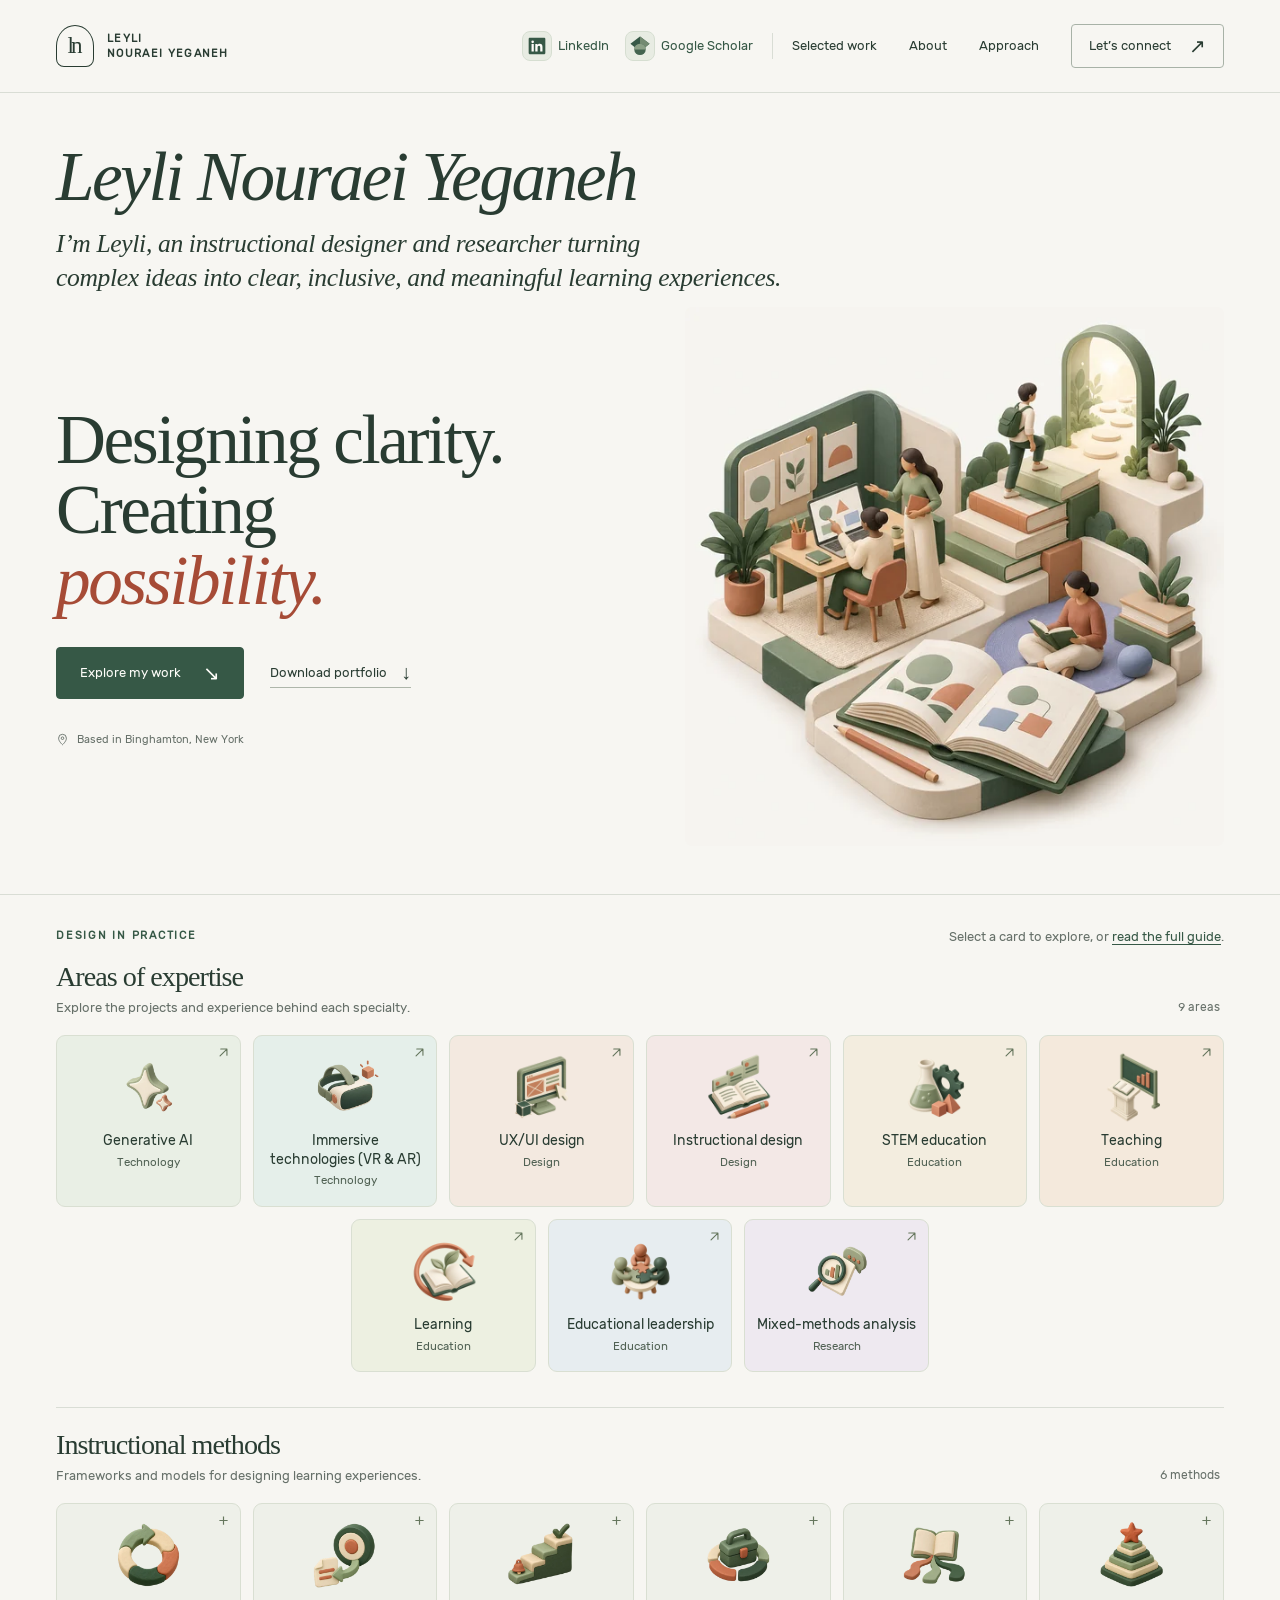
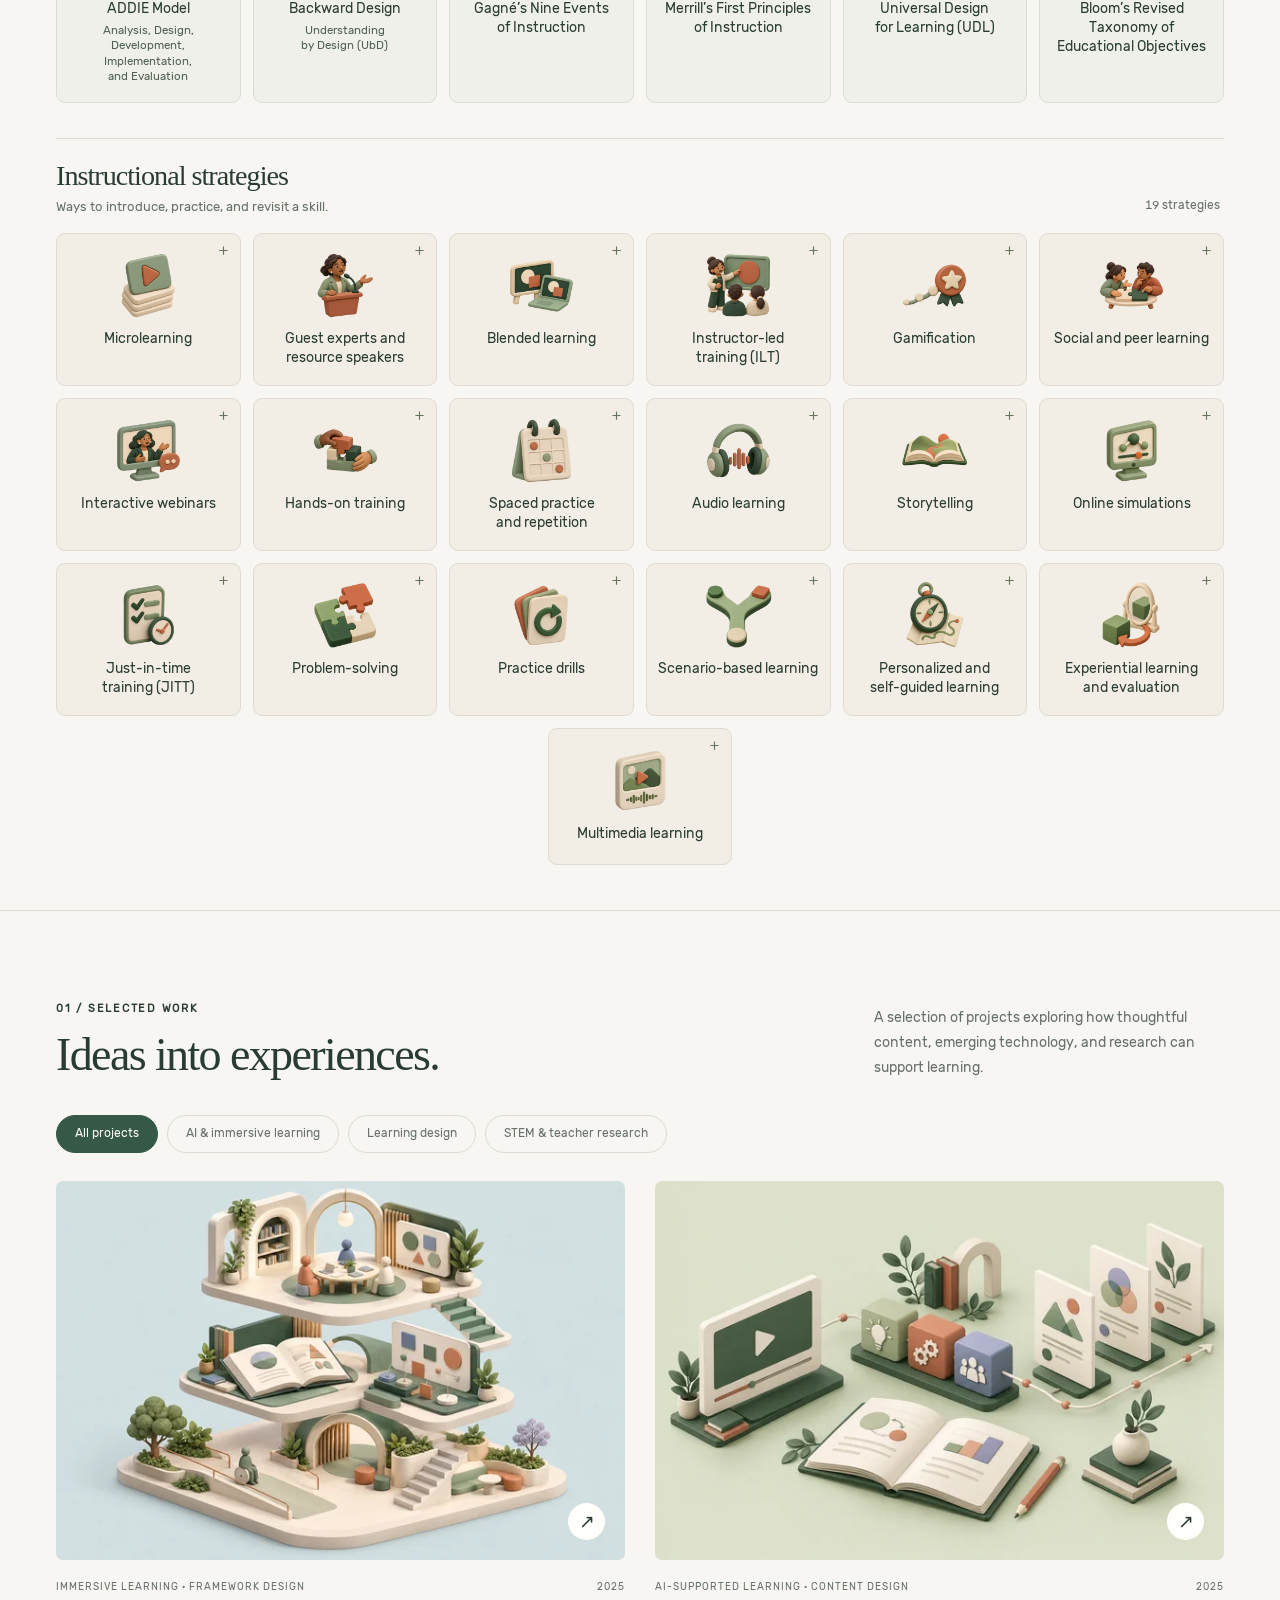
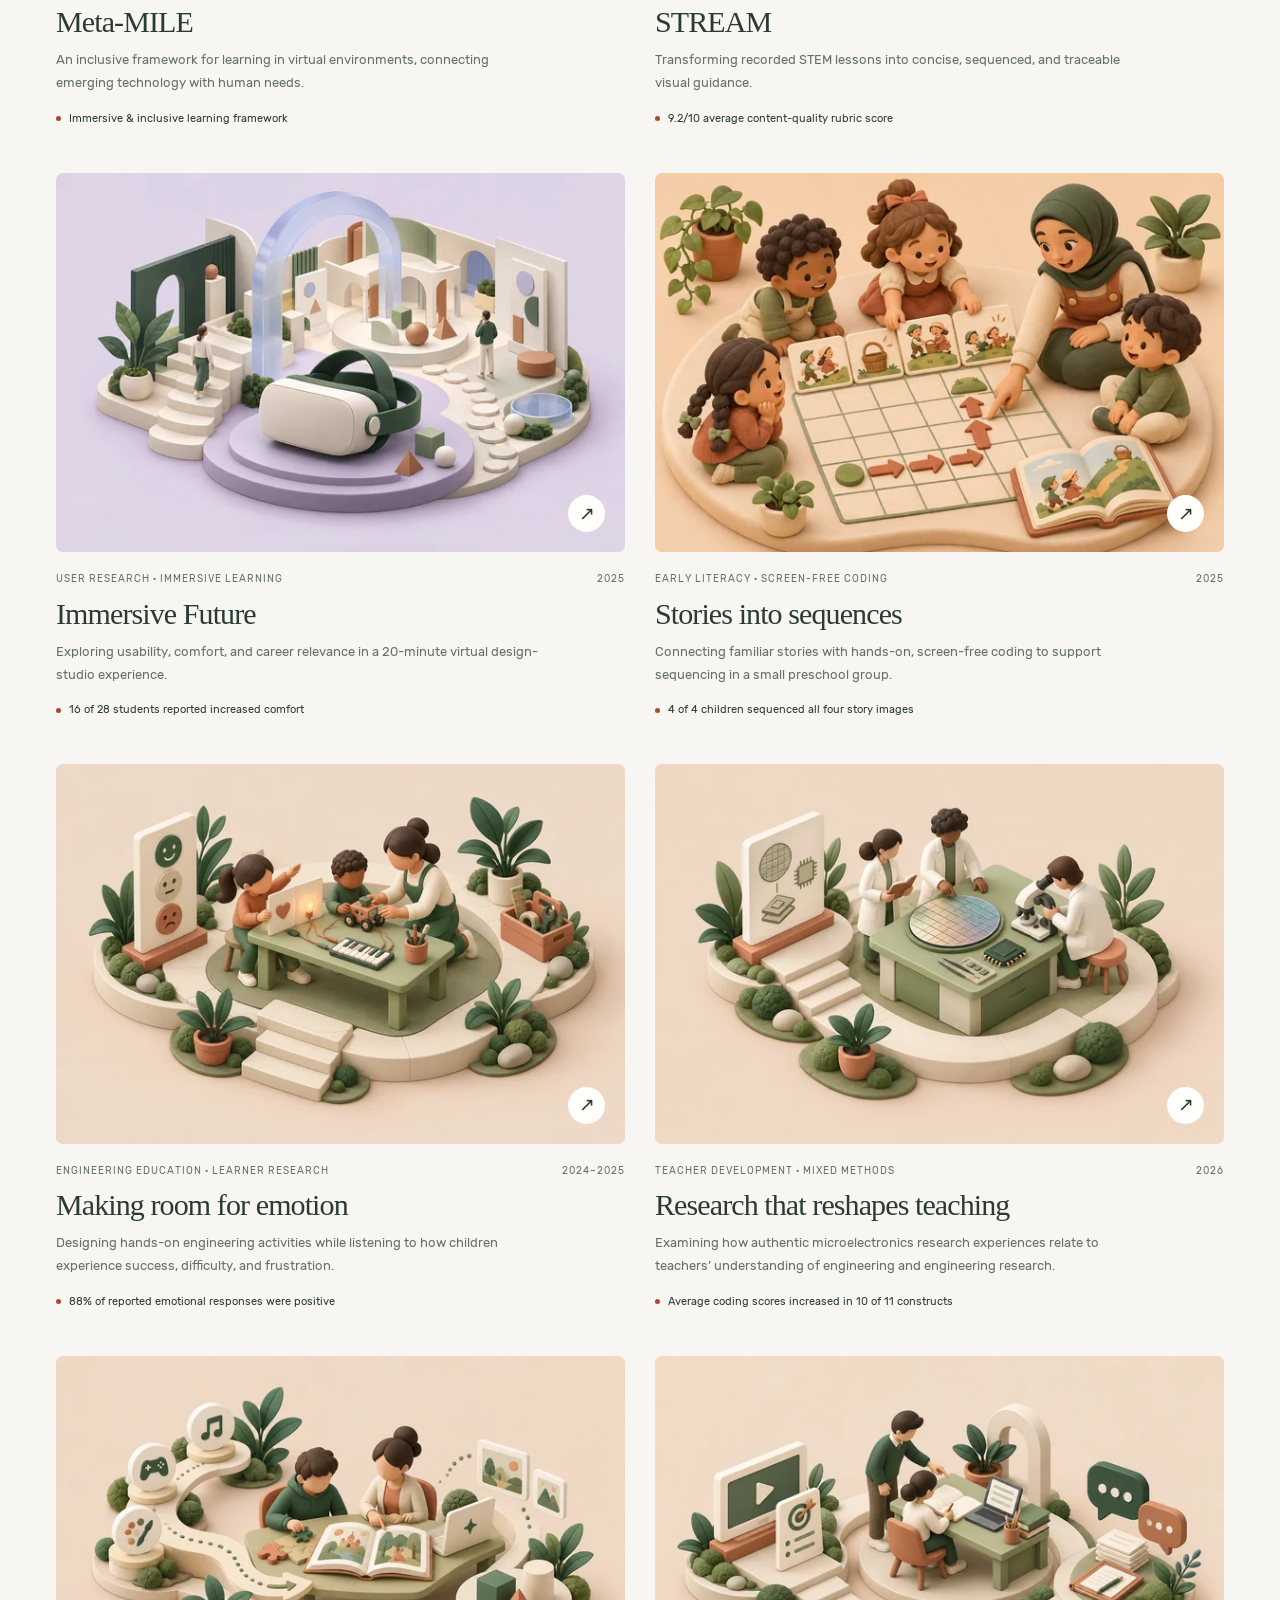
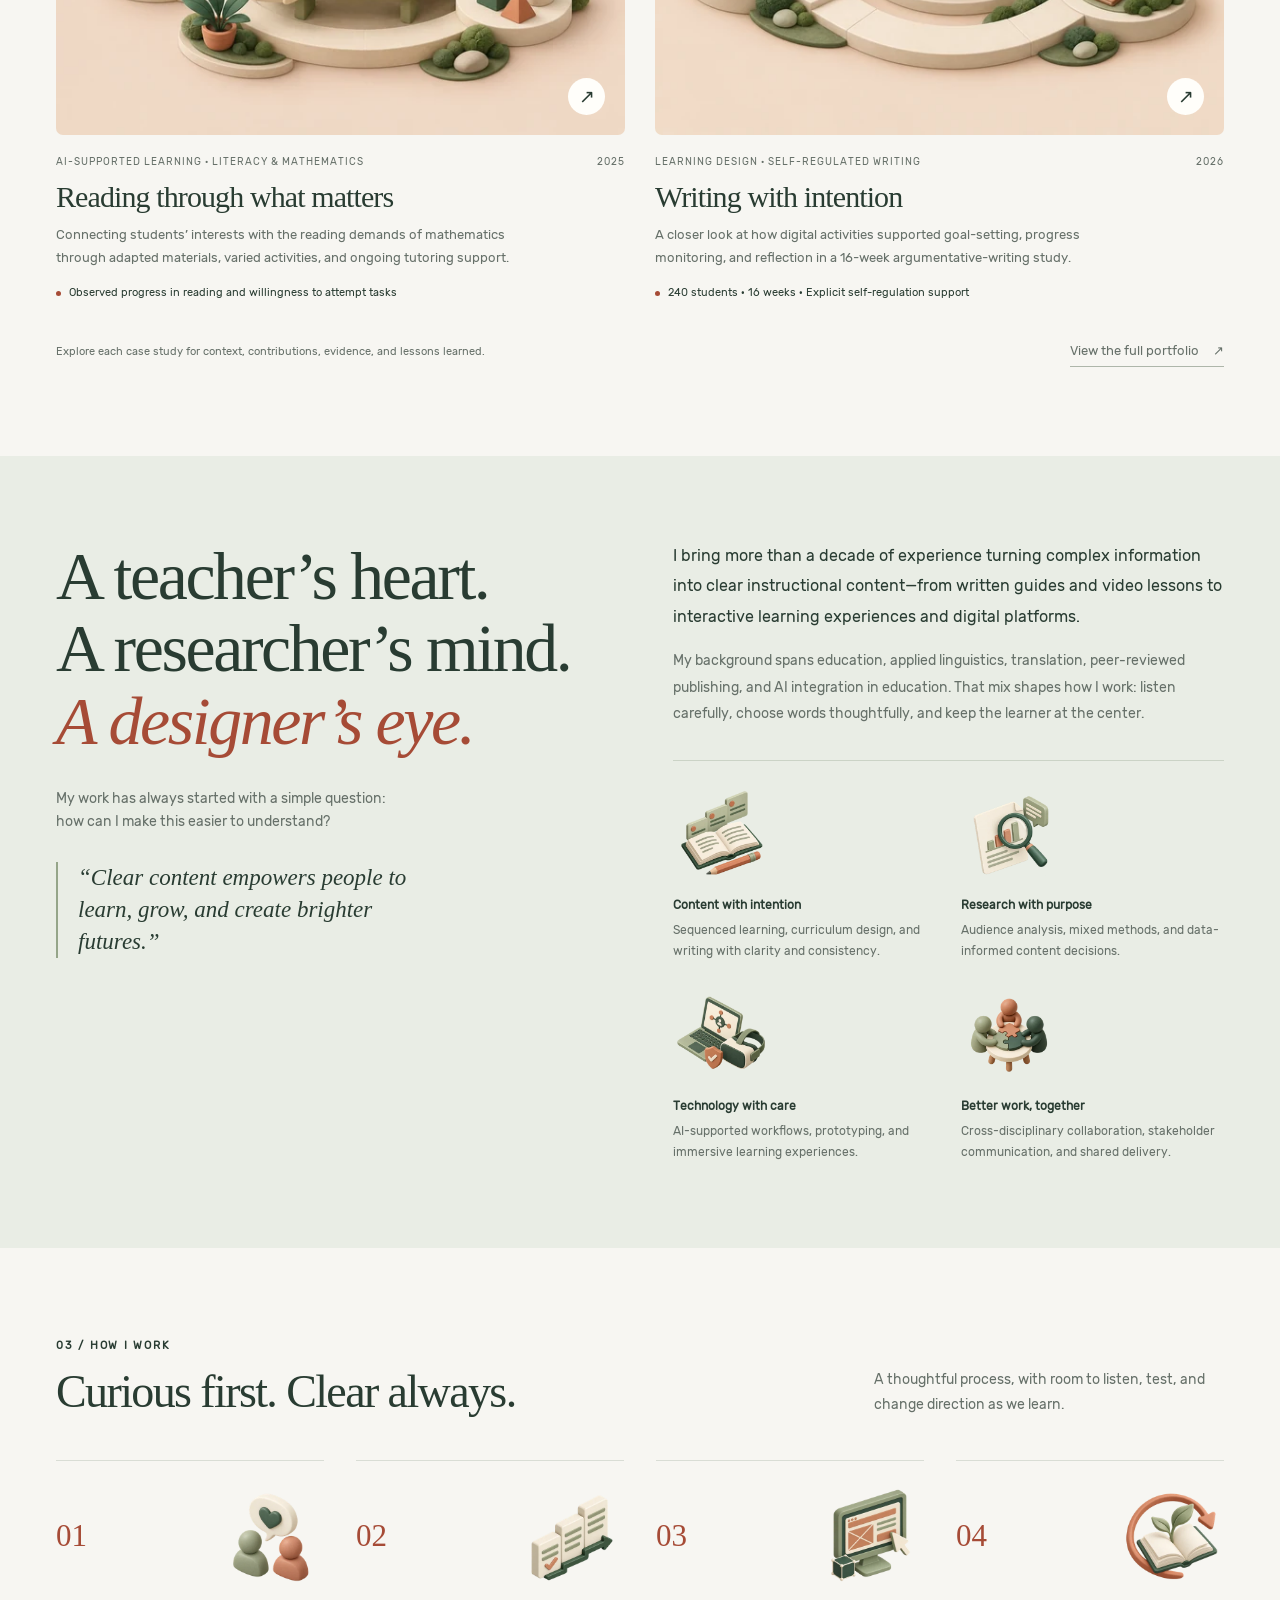
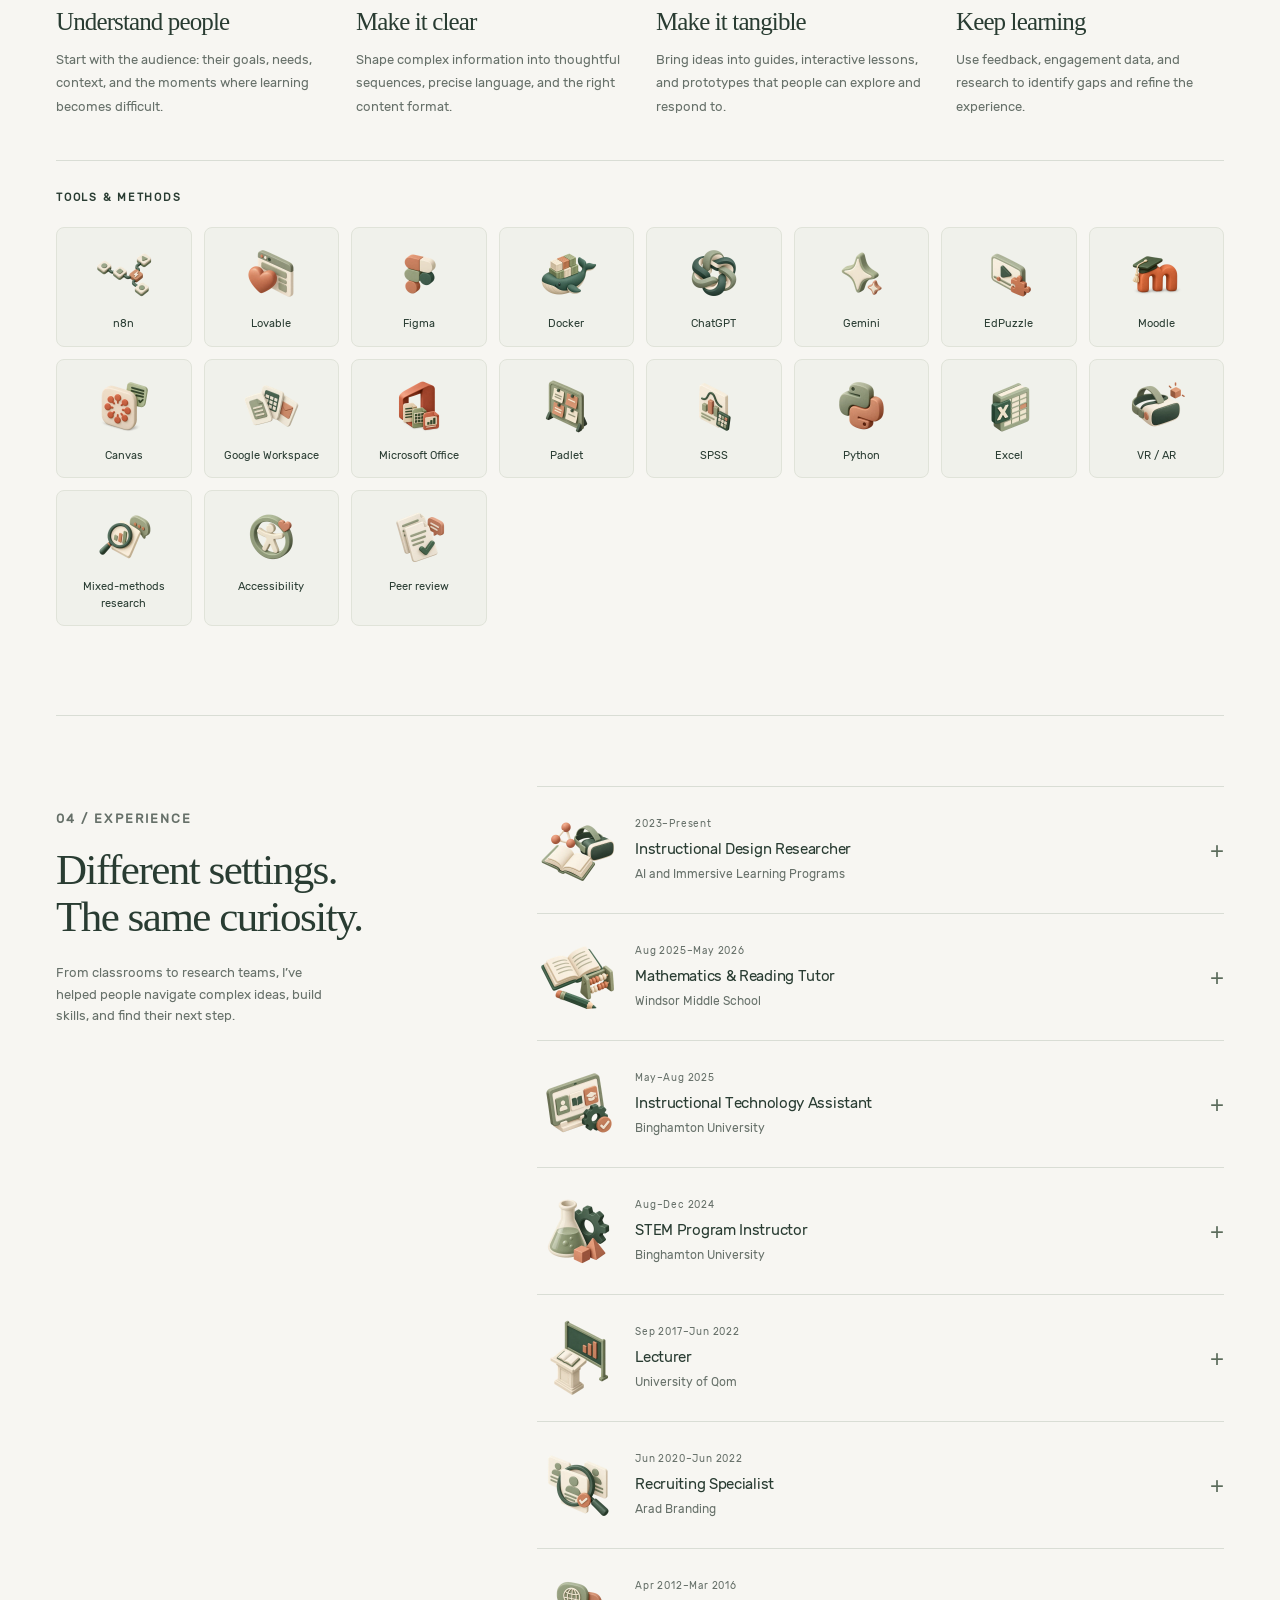
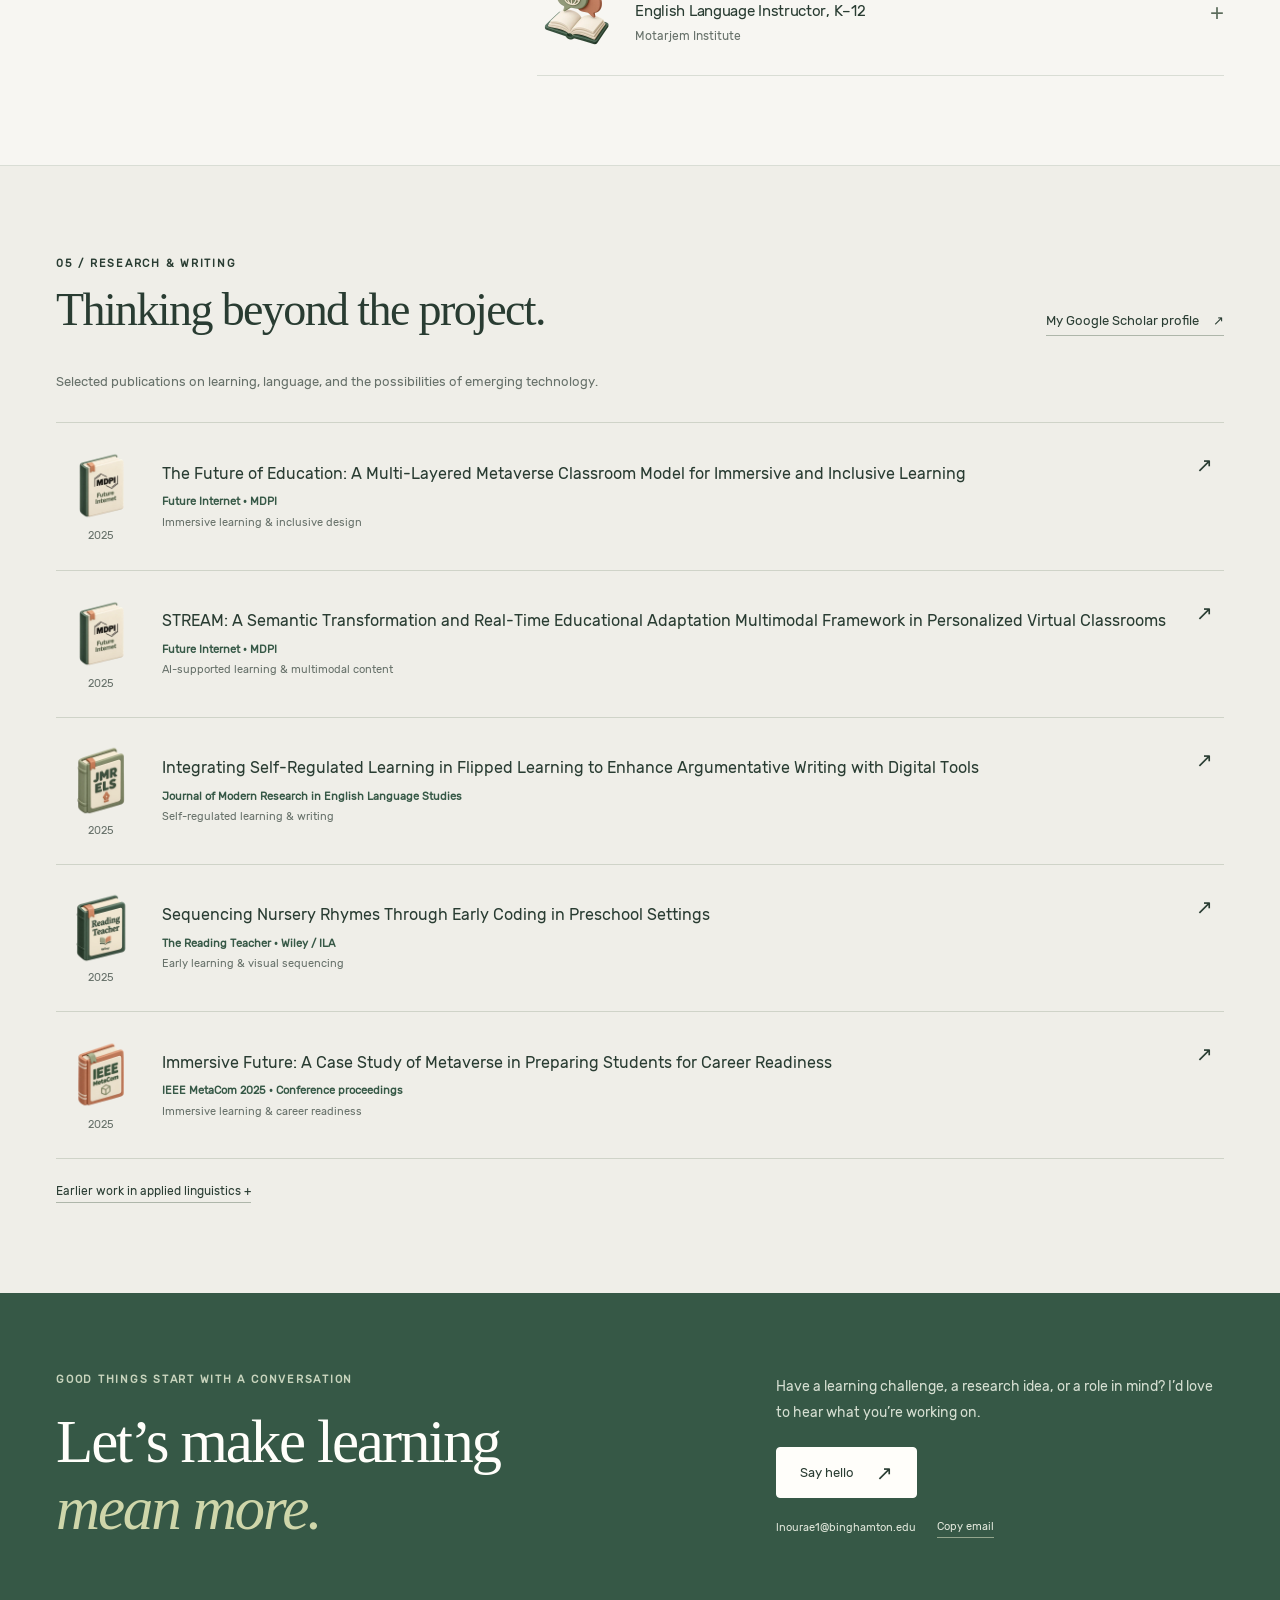
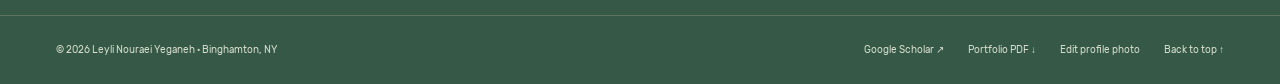
==== commit d377524a: "Show every expertise and strategy card in centered, wrapping rows" ====
--- a/index.html
+++ b/index.html
@@ -1,5 +1,5 @@
 <!doctype html>
-<html lang="en"><head><meta charset="utf-8"><meta name="viewport" content="width=device-width, initial-scale=1"><title>Leyli Nouraei Yeganeh — Learning Experience &amp; Instructional Design</title><meta name="description" content="Thoughtful learning experiences, grounded in people. Explore Leyli Nouraei Yeganeh’s work in instructional design, AI-supported learning, and immersive education."><meta name="theme-color" content="#365846"><meta property="og:type" content="website"><meta property="og:title" content="Leyli Nouraei Yeganeh — Learning Experience &amp; Instructional Design"><meta property="og:description" content="Thoughtful learning experiences, grounded in people. Explore Leyli Nouraei Yeganeh’s work in instructional design, AI-supported learning, and immersive education."><meta property="og:url" content="https://yeganehleyli.github.io/"><link rel="canonical" href="https://yeganehleyli.github.io/"><link rel="icon" href="/assets/favicon.svg" type="image/svg+xml"><link rel="preload" href="/assets/portfolio-sans.woff" as="font" type="font/woff" crossorigin><link rel="stylesheet" href="/styles.css?v=d7964cf6d5"><link rel="stylesheet" href="/instructional-practice/practice.css"><script src="/instructional-practice/practice.js?v=5c447e61d2" defer></script><script src="/site.js" defer></script><script src="/profile-portrait.js?v=5311b9cf0f" defer></script><link rel="stylesheet" href="/assets/home.css?v=fa23475544"></head><body><a class="skip-link" href="#main">Skip to content</a><div id="top"></div><header class="site-header"><div class="container header-inner"><a href="/" class="brand" aria-label="Leyli Nouraei Yeganeh — home"><span class="brand-mark" aria-hidden="true">ln</span><span class="brand-name">Leyli<br>Nouraei Yeganeh</span></a><nav class="header-profile-links" id="profile-links" aria-label="Professional profiles"><a href="https://www.linkedin.com/in/leyli-nouraei-yeganeh-851478257/" target="_blank" rel="noopener noreferrer" aria-label="LinkedIn profile of Leyli Nouraei Yeganeh (opens in a new tab)" title="Visit my LinkedIn profile"><span class="header-profile-icon"><img src="/assets/profiles/linkedin.svg" width="20" height="20" alt=""></span><span class="header-profile-label">LinkedIn</span></a><a href="https://scholar.google.com/citations?user=LFZGxkoAAAAJ&amp;hl=en" target="_blank" rel="noopener noreferrer" aria-label="Google Scholar profile of Leyli Nouraei Yeganeh (opens in a new tab)" title="View my publications on Google Scholar"><span class="header-profile-icon"><img src="/assets/profiles/google-scholar.svg" width="20" height="20" alt=""></span><span class="header-profile-label">Google Scholar</span></a></nav><button class="menu-toggle" aria-expanded="false" aria-controls="site-navigation">Menu</button><nav class="nav" id="site-navigation" aria-label="Main navigation"><a href="/#work">Selected work</a><a href="/#about">About</a><a href="/#approach">Approach</a><a href="/#contact" class="nav-contact">Let’s connect <span class="arrow" aria-hidden="true">↗</span></a></nav></div></header><main id="main"><section class="hero home-hero" aria-labelledby="profile-name">
+<html lang="en"><head><meta charset="utf-8"><meta name="viewport" content="width=device-width, initial-scale=1"><title>Leyli Nouraei Yeganeh — Learning Experience &amp; Instructional Design</title><meta name="description" content="Thoughtful learning experiences, grounded in people. Explore Leyli Nouraei Yeganeh’s work in instructional design, AI-supported learning, and immersive education."><meta name="theme-color" content="#365846"><meta property="og:type" content="website"><meta property="og:title" content="Leyli Nouraei Yeganeh — Learning Experience &amp; Instructional Design"><meta property="og:description" content="Thoughtful learning experiences, grounded in people. Explore Leyli Nouraei Yeganeh’s work in instructional design, AI-supported learning, and immersive education."><meta property="og:url" content="https://yeganehleyli.github.io/"><link rel="canonical" href="https://yeganehleyli.github.io/"><link rel="icon" href="/assets/favicon.svg" type="image/svg+xml"><link rel="preload" href="/assets/portfolio-sans.woff" as="font" type="font/woff" crossorigin><link rel="stylesheet" href="/styles.css?v=d7964cf6d5"><link rel="stylesheet" href="/instructional-practice/practice.css?v=48078f52d1"><script src="/instructional-practice/practice.js?v=236519b8d8" defer></script><script src="/site.js" defer></script><script src="/profile-portrait.js?v=5311b9cf0f" defer></script><link rel="stylesheet" href="/assets/home.css?v=fa23475544"></head><body><a class="skip-link" href="#main">Skip to content</a><div id="top"></div><header class="site-header"><div class="container header-inner"><a href="/" class="brand" aria-label="Leyli Nouraei Yeganeh — home"><span class="brand-mark" aria-hidden="true">ln</span><span class="brand-name">Leyli<br>Nouraei Yeganeh</span></a><nav class="header-profile-links" id="profile-links" aria-label="Professional profiles"><a href="https://www.linkedin.com/in/leyli-nouraei-yeganeh-851478257/" target="_blank" rel="noopener noreferrer" aria-label="LinkedIn profile of Leyli Nouraei Yeganeh (opens in a new tab)" title="Visit my LinkedIn profile"><span class="header-profile-icon"><img src="/assets/profiles/linkedin.svg" width="20" height="20" alt=""></span><span class="header-profile-label">LinkedIn</span></a><a href="https://scholar.google.com/citations?user=LFZGxkoAAAAJ&amp;hl=en" target="_blank" rel="noopener noreferrer" aria-label="Google Scholar profile of Leyli Nouraei Yeganeh (opens in a new tab)" title="View my publications on Google Scholar"><span class="header-profile-icon"><img src="/assets/profiles/google-scholar.svg" width="20" height="20" alt=""></span><span class="header-profile-label">Google Scholar</span></a></nav><button class="menu-toggle" aria-expanded="false" aria-controls="site-navigation">Menu</button><nav class="nav" id="site-navigation" aria-label="Main navigation"><a href="/#work">Selected work</a><a href="/#about">About</a><a href="/#approach">Approach</a><a href="/#contact" class="nav-contact">Let’s connect <span class="arrow" aria-hidden="true">↗</span></a></nav></div></header><main id="main"><section class="hero home-hero" aria-labelledby="profile-name">
 <div class="container profile-intro">
 <figure class="profile-portrait"><img class="profile-portrait-image" src="https://leyli-learning-design.opalsole4.chatgpt.site/api/profile-photo/image" alt="Portrait of Leyli Nouraei Yeganeh" referrerpolicy="no-referrer" width="200" height="200" decoding="async" fetchpriority="high"></figure>
 <div class="profile-intro-copy"><h1 class="profile-name" id="profile-name">Leyli Nouraei Yeganeh</h1>
@@ -9,8 +9,8 @@
 <section class="practice-band" id="instructional-practice" aria-label="Areas of expertise, instructional methods, and strategies"><div class="container">
 <div class="practice-kicker"><p class="eyebrow">Design in practice</p><p class="practice-hint">Select a card to explore, or <a href="/instructional-practice/">read the full guide</a>.</p></div>
 <section class="practice-group" data-kind="expertise" id="expertise" aria-labelledby="expertise-title">
-<div class="practice-heading"><div><h2 id="expertise-title">Areas of expertise</h2><p>Explore the projects and experience behind each specialty.</p></div><div class="practice-controls" hidden><span class="practice-range"></span><button class="practice-step" type="button" data-direction="-1" aria-label="Previous areas of expertise" aria-controls="practice-rail-expertise"><svg viewBox="0 0 18 18" fill="none" stroke="currentColor" stroke-width="1.5" stroke-linecap="round" stroke-linejoin="round" aria-hidden="true" focusable="false"><path d="M12 3L6 9l6 6"/></svg></button><button class="practice-step" type="button" data-direction="1" aria-label="Next areas of expertise" aria-controls="practice-rail-expertise"><svg viewBox="0 0 18 18" fill="none" stroke="currentColor" stroke-width="1.5" stroke-linecap="round" stroke-linejoin="round" aria-hidden="true" focusable="false"><path d="M6 3l6 6-6 6"/></svg></button></div></div>
-<ul class="practice-rail" id="practice-rail-expertise" role="list" aria-labelledby="expertise-title">
+<div class="practice-heading"><div><h2 id="expertise-title">Areas of expertise</h2><p>Explore the projects and experience behind each specialty.</p></div><span class="practice-range">9 areas</span></div>
+<ul class="practice-grid" id="practice-rail-expertise" role="list" aria-labelledby="expertise-title">
 <li><a class="practice-card expertise-card tone-fern" href="/projects/stream/" aria-label="Generative AI: Explore the STREAM project" title="Explore the STREAM project"><svg class="practice-open-mark" viewBox="0 0 16 16" fill="none" stroke="currentColor" stroke-width="1.6" stroke-linecap="round" stroke-linejoin="round" aria-hidden="true" focusable="false"><path d="M3 13 13 3M4 3h9v9"/></svg><img class="practice-card-icon" src="/assets/isometric/tools/gemini.webp" alt="" width="256" height="256" loading="lazy" decoding="async"><span class="practice-card-name">Generative AI<span class="practice-card-expansion">Technology</span></span></a></li>
 <li><a class="practice-card expertise-card tone-mint" href="/projects/meta-mile/" aria-label="Immersive technologies (VR &amp; AR): Explore the Meta-MILE framework" title="Explore the Meta-MILE framework"><svg class="practice-open-mark" viewBox="0 0 16 16" fill="none" stroke="currentColor" stroke-width="1.6" stroke-linecap="round" stroke-linejoin="round" aria-hidden="true" focusable="false"><path d="M3 13 13 3M4 3h9v9"/></svg><img class="practice-card-icon" src="/assets/isometric/tools/vr-ar.webp" alt="" width="256" height="256" loading="lazy" decoding="async"><span class="practice-card-name">Immersive technologies (VR &amp; AR)<span class="practice-card-expansion">Technology</span></span></a></li>
 <li><a class="practice-card expertise-card tone-clay" href="/projects/immersive-future/" aria-label="UX/UI design: Explore the Immersive Future usability study" title="Explore the Immersive Future usability study"><svg class="practice-open-mark" viewBox="0 0 16 16" fill="none" stroke="currentColor" stroke-width="1.6" stroke-linecap="round" stroke-linejoin="round" aria-hidden="true" focusable="false"><path d="M3 13 13 3M4 3h9v9"/></svg><img class="practice-card-icon" src="/assets/isometric/icons/make-it-tangible.webp" alt="" width="256" height="256" loading="lazy" decoding="async"><span class="practice-card-name">UX/UI design<span class="practice-card-expansion">Design</span></span></a></li>
@@ -32,8 +32,8 @@
 <li><a class="practice-card" data-entry="bloom" href="/instructional-practice/#bloom"><svg class="practice-open-mark" viewBox="0 0 16 16" fill="none" stroke="currentColor" stroke-width="1.7" aria-hidden="true" focusable="false"><path d="M8 2v12M2 8h12"/></svg><img class="practice-card-icon" src="/assets/isometric/practice/bloom.webp" width="256" height="256" loading="lazy" decoding="async" alt=""><span class="practice-card-name">Bloom’s Revised Taxonomy of Educational Objectives</span></a></li>
 </ul></section>
 <section class="practice-group" data-kind="strategies" id="instructional-strategies" aria-labelledby="instructional-strategies-label">
-<div class="practice-heading"><div><h2 id="instructional-strategies-label">Instructional strategies</h2><p>Ways to introduce, practice, and revisit a skill.</p></div><div class="practice-controls" hidden><span class="practice-range"></span><button class="practice-step" type="button" data-direction="-1" aria-label="Previous instructional strategies" aria-controls="practice-rail-strategies"><svg viewBox="0 0 18 18" fill="none" stroke="currentColor" stroke-width="1.5" stroke-linecap="round" stroke-linejoin="round" aria-hidden="true" focusable="false"><path d="M12 3L6 9l6 6"/></svg></button><button class="practice-step" type="button" data-direction="1" aria-label="Next instructional strategies" aria-controls="practice-rail-strategies"><svg viewBox="0 0 18 18" fill="none" stroke="currentColor" stroke-width="1.5" stroke-linecap="round" stroke-linejoin="round" aria-hidden="true" focusable="false"><path d="M6 3l6 6-6 6"/></svg></button></div></div>
-<ul class="practice-rail" id="practice-rail-strategies" role="list" aria-labelledby="instructional-strategies-label">
+<div class="practice-heading"><div><h2 id="instructional-strategies-label">Instructional strategies</h2><p>Ways to introduce, practice, and revisit a skill.</p></div><span class="practice-range">19 strategies</span></div>
+<ul class="practice-grid" id="practice-rail-strategies" role="list" aria-labelledby="instructional-strategies-label">
 <li><a class="practice-card" data-entry="microlearning" href="/instructional-practice/#microlearning"><svg class="practice-open-mark" viewBox="0 0 16 16" fill="none" stroke="currentColor" stroke-width="1.7" aria-hidden="true" focusable="false"><path d="M8 2v12M2 8h12"/></svg><img class="practice-card-icon" src="/assets/isometric/practice/microlearning.webp" width="256" height="256" loading="lazy" decoding="async" alt=""><span class="practice-card-name">Microlearning</span></a></li>
 <li><a class="practice-card" data-entry="guest-experts" href="/instructional-practice/#guest-experts"><svg class="practice-open-mark" viewBox="0 0 16 16" fill="none" stroke="currentColor" stroke-width="1.7" aria-hidden="true" focusable="false"><path d="M8 2v12M2 8h12"/></svg><img class="practice-card-icon" src="/assets/isometric/practice/guest-experts.webp" width="256" height="256" loading="lazy" decoding="async" alt=""><span class="practice-card-name">Guest experts and resource speakers</span></a></li>
 <li><a class="practice-card" data-entry="blended-learning" href="/instructional-practice/#blended-learning"><svg class="practice-open-mark" viewBox="0 0 16 16" fill="none" stroke="currentColor" stroke-width="1.7" aria-hidden="true" focusable="false"><path d="M8 2v12M2 8h12"/></svg><img class="practice-card-icon" src="/assets/isometric/practice/blended-learning.webp" width="256" height="256" loading="lazy" decoding="async" alt=""><span class="practice-card-name">Blended learning</span></a></li>
--- a/instructional-practice/practice.css
+++ b/instructional-practice/practice.css
@@ -1,5 +1,5 @@
-/* Portfolio learning practice: two single-row, horizontally browsable collections. */
-.practice-band { border-block: 1px solid var(--line); padding: 32px 0 36px; }
+/* Expertise and strategies wrap; the methods row uses the same card sizes. */
+.practice-band { --card-basis: calc((100% - 60px) / 6); --card-gap: 12px; border-block: 1px solid var(--line); padding: 32px 0 36px; }
 .practice-band, .practice-group { min-width: 0; }
 .practice-kicker { display: flex; align-items: center; justify-content: space-between; flex-wrap: wrap; gap: 6px 24px; margin-bottom: 16px; }
 .practice-kicker .eyebrow { color: var(--green); }
@@ -19,8 +19,12 @@
 .practice-step:disabled { opacity: .38; cursor: default; }
 .practice-step:not(:disabled):hover, .practice-close:hover { color: var(--white); background: var(--green); border-color: var(--green); }
 .practice-step svg, .practice-close svg { width: 18px; height: 18px; }
-.practice-rail { display: grid; grid-auto-flow: column; grid-auto-columns: calc((100% - 60px) / 6); align-items: stretch; column-gap: 12px; list-style: none; margin: 0; padding: 4px 0 9px; overflow-x: auto; overscroll-behavior-x: contain; scroll-snap-type: x mandatory; scrollbar-width: thin; scrollbar-color: #b2bdac transparent; }
-.practice-rail li { min-width: 0; scroll-snap-align: start; display: flex; }
+.practice-rail, .practice-grid { list-style: none; margin: 0; padding: 4px 0 9px; gap: var(--card-gap); align-items: stretch; }
+.practice-grid { display: flex; flex-wrap: wrap; justify-content: center; }
+.practice-rail li, .practice-grid li { display: flex; min-width: 0; }
+.practice-grid li { flex: 0 0 var(--card-basis); }
+.practice-rail { display: grid; grid-auto-flow: column; grid-auto-columns: var(--card-basis); overflow-x: auto; overscroll-behavior-x: contain; scroll-snap-type: x mandatory; scrollbar-width: thin; scrollbar-color: #b2bdac transparent; }
+.practice-rail li { scroll-snap-align: start; }
 .practice-card { width: 100%; display: flex; flex-direction: column; align-items: center; justify-content: flex-start; gap: 8px; text-align: center; padding: 15px 10px 17px; min-height: 137px; border-radius: 9px; border: 1px solid #d9dfd2; background: #eef0e9; color: var(--ink); position: relative; transition: background .17s ease, border-color .17s ease; }
 .practice-group[data-kind="strategies"] .practice-card { background: #f2eee6; border-color: #e1dbd0; }
 .practice-card:hover, .practice-group[data-kind="strategies"] .practice-card:hover { background: var(--white); border-color: #81957d; }
@@ -72,8 +76,8 @@
 .practice-guide-group .practice-entry:target { border-color: #839778; }
 .practice-guide-group .practice-entry-head { grid-template-columns: 65px minmax(0, 1fr); }
 .practice-guide-group .practice-entry-icon { width: 65px; height: 65px; }
-@media (max-width: 1050px) { .practice-rail { grid-auto-columns: calc((100% - 48px) / 5); } }
-@media (max-width: 850px) { .practice-rail { grid-auto-columns: calc((100% - 36px) / 4); } }
+@media (max-width: 1050px) { .practice-band { --card-basis: calc((100% - 48px) / 5); } }
+@media (max-width: 850px) { .practice-band { --card-basis: calc((100% - 36px) / 4); } }
 @media (max-width: 660px) {
  .practice-band { padding: 25px 0; }
  .practice-kicker { display: block; margin-bottom: 16px; }
@@ -83,7 +87,7 @@
  .practice-controls { gap: 4px; }
  .practice-range { font-size: 11px; margin-right: 3px; }
  .practice-step { width: 36px; height: 36px; padding: 8px; }
- .practice-rail { grid-auto-columns: calc((100% - 20px) / 3); gap: 10px; }
+ .practice-band { --card-basis: calc((100% - 20px) / 3); --card-gap: 10px; }
  .practice-card { padding: 13px 8px; }
  .practice-card-name { font-size: 13px; }
  .practice-card-icon { width: 64px; height: 64px; }
@@ -98,7 +102,7 @@
  .practice-heading { flex-wrap: wrap; row-gap: 9px; }
  .practice-heading > div:first-child { flex: 1 1 175px; }
  .practice-heading p { display: none; }
- .practice-rail { grid-auto-columns: calc((100% - 10px) / 2); }
+ .practice-band { --card-basis: calc((100% - 10px) / 2); }
  .practice-range { margin: 0 2px 0 0; }
  .practice-controls { margin-left: auto; }
  .practice-card { min-height: 128px; }
@@ -107,6 +111,7 @@
 }
 @media (prefers-reduced-motion: reduce) { .practice-card, .practice-card-icon { transition: none; } }
 @media print {
+ .practice-grid { --card-basis: calc((100% - 24px) / 4); --card-gap: 8px; }
  .practice-controls, .practice-dialog, .practice-open-mark, .practice-hint { display: none !important; }
  .practice-rail { display: grid; grid-auto-flow: row; grid-template-columns: repeat(4,1fr); gap: 8px; overflow: visible; }
  .practice-card { break-inside: avoid; }
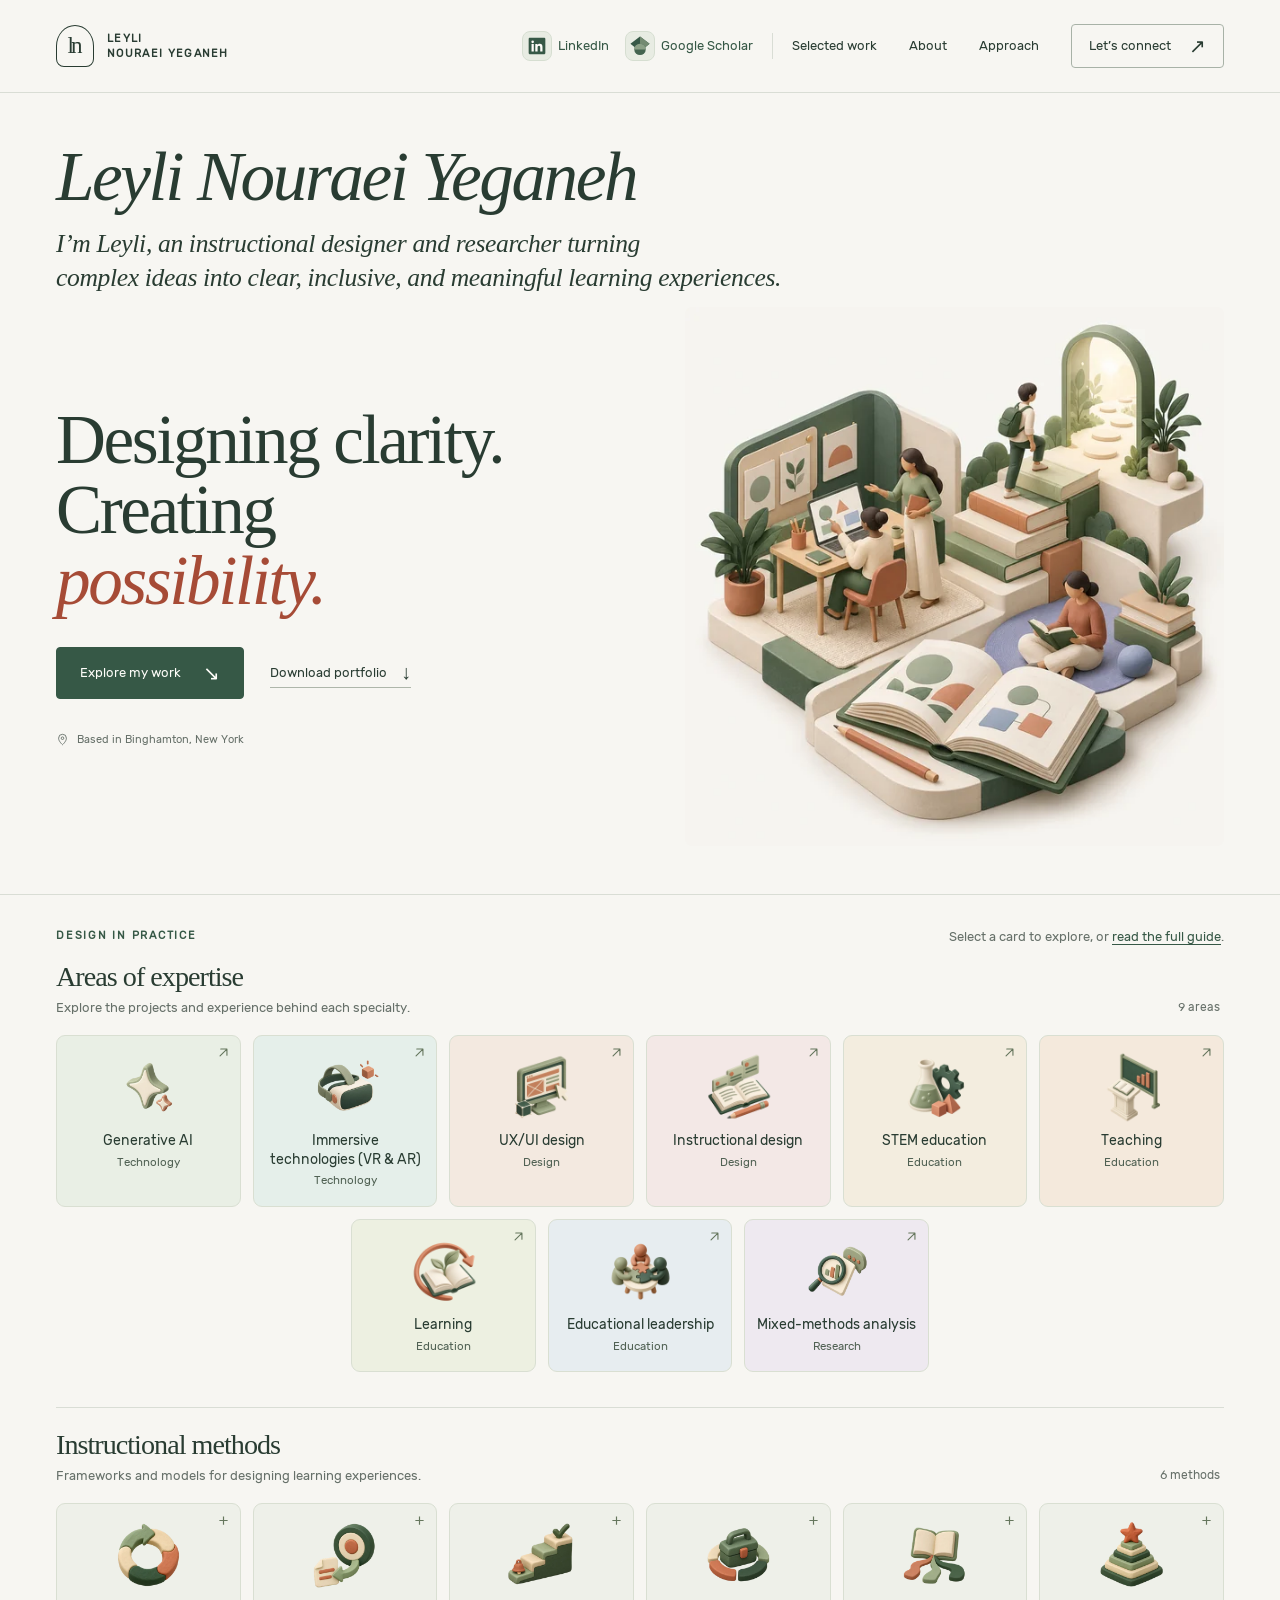
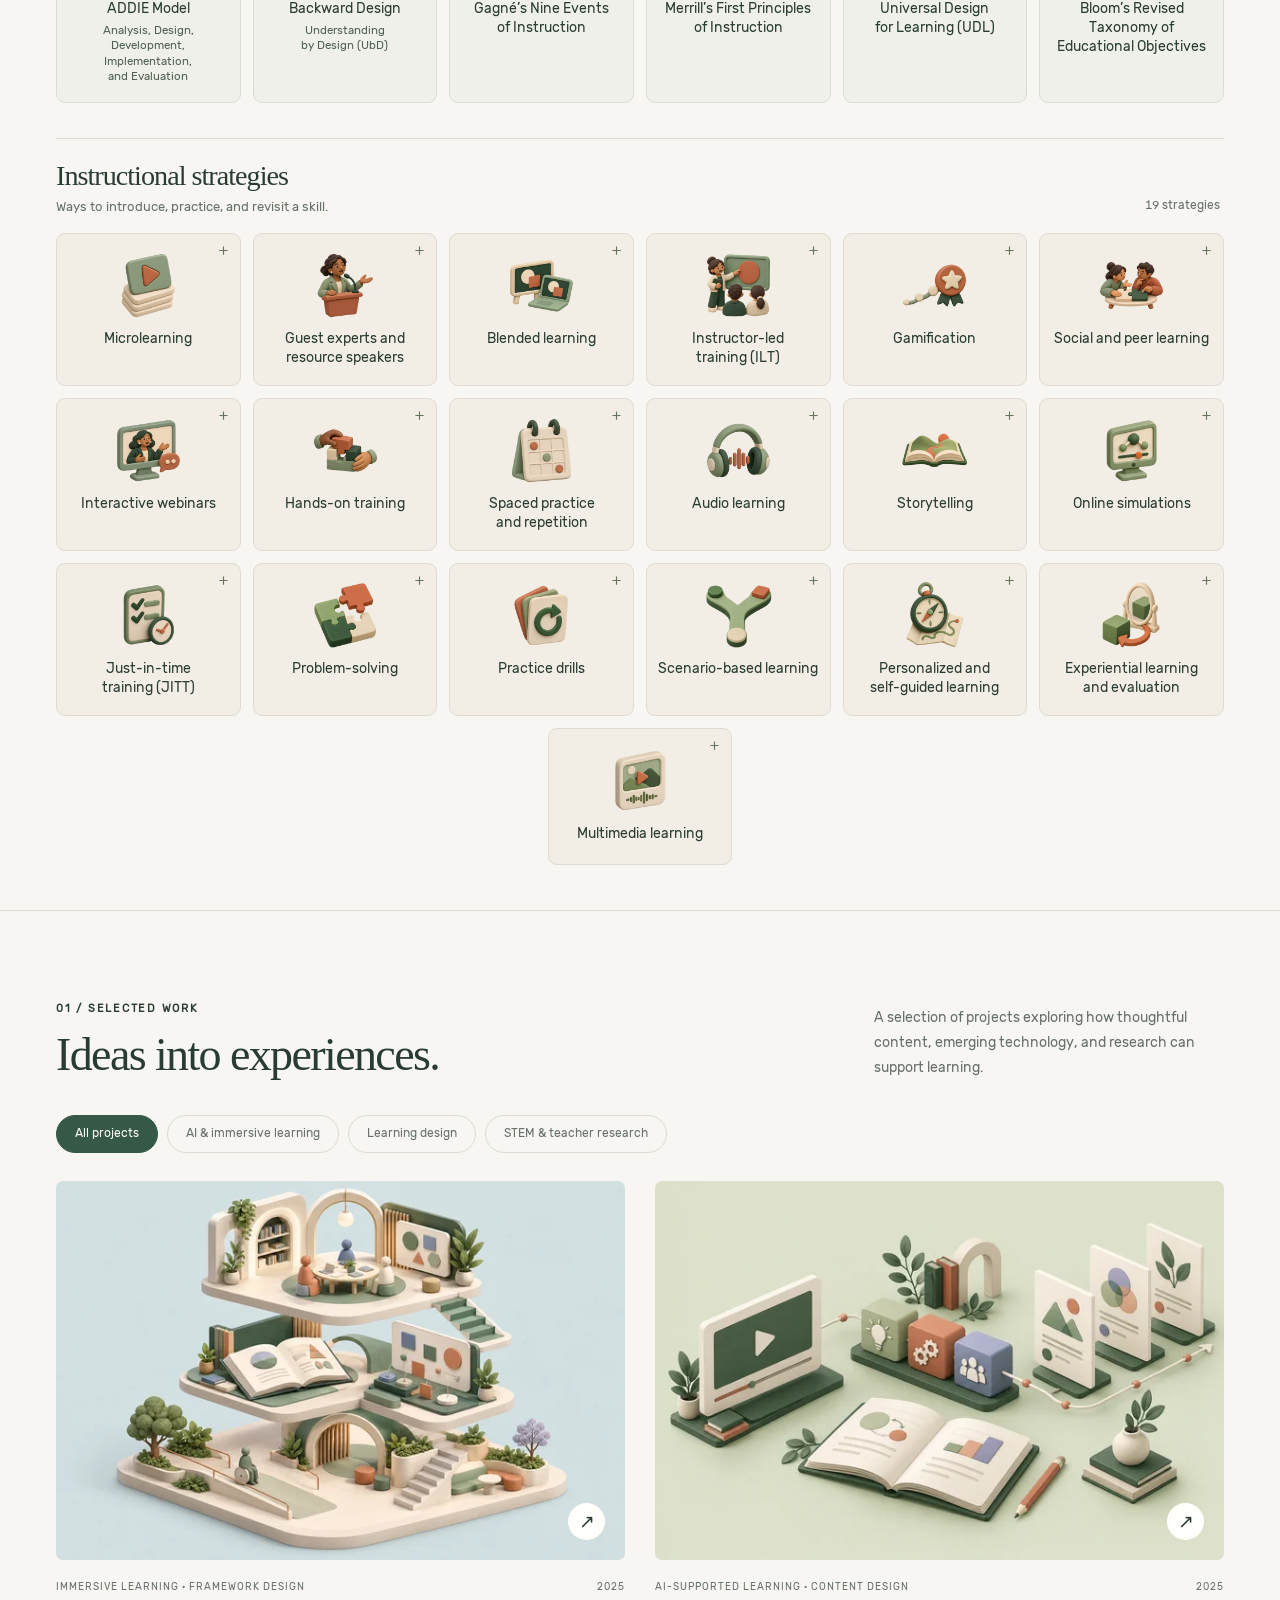
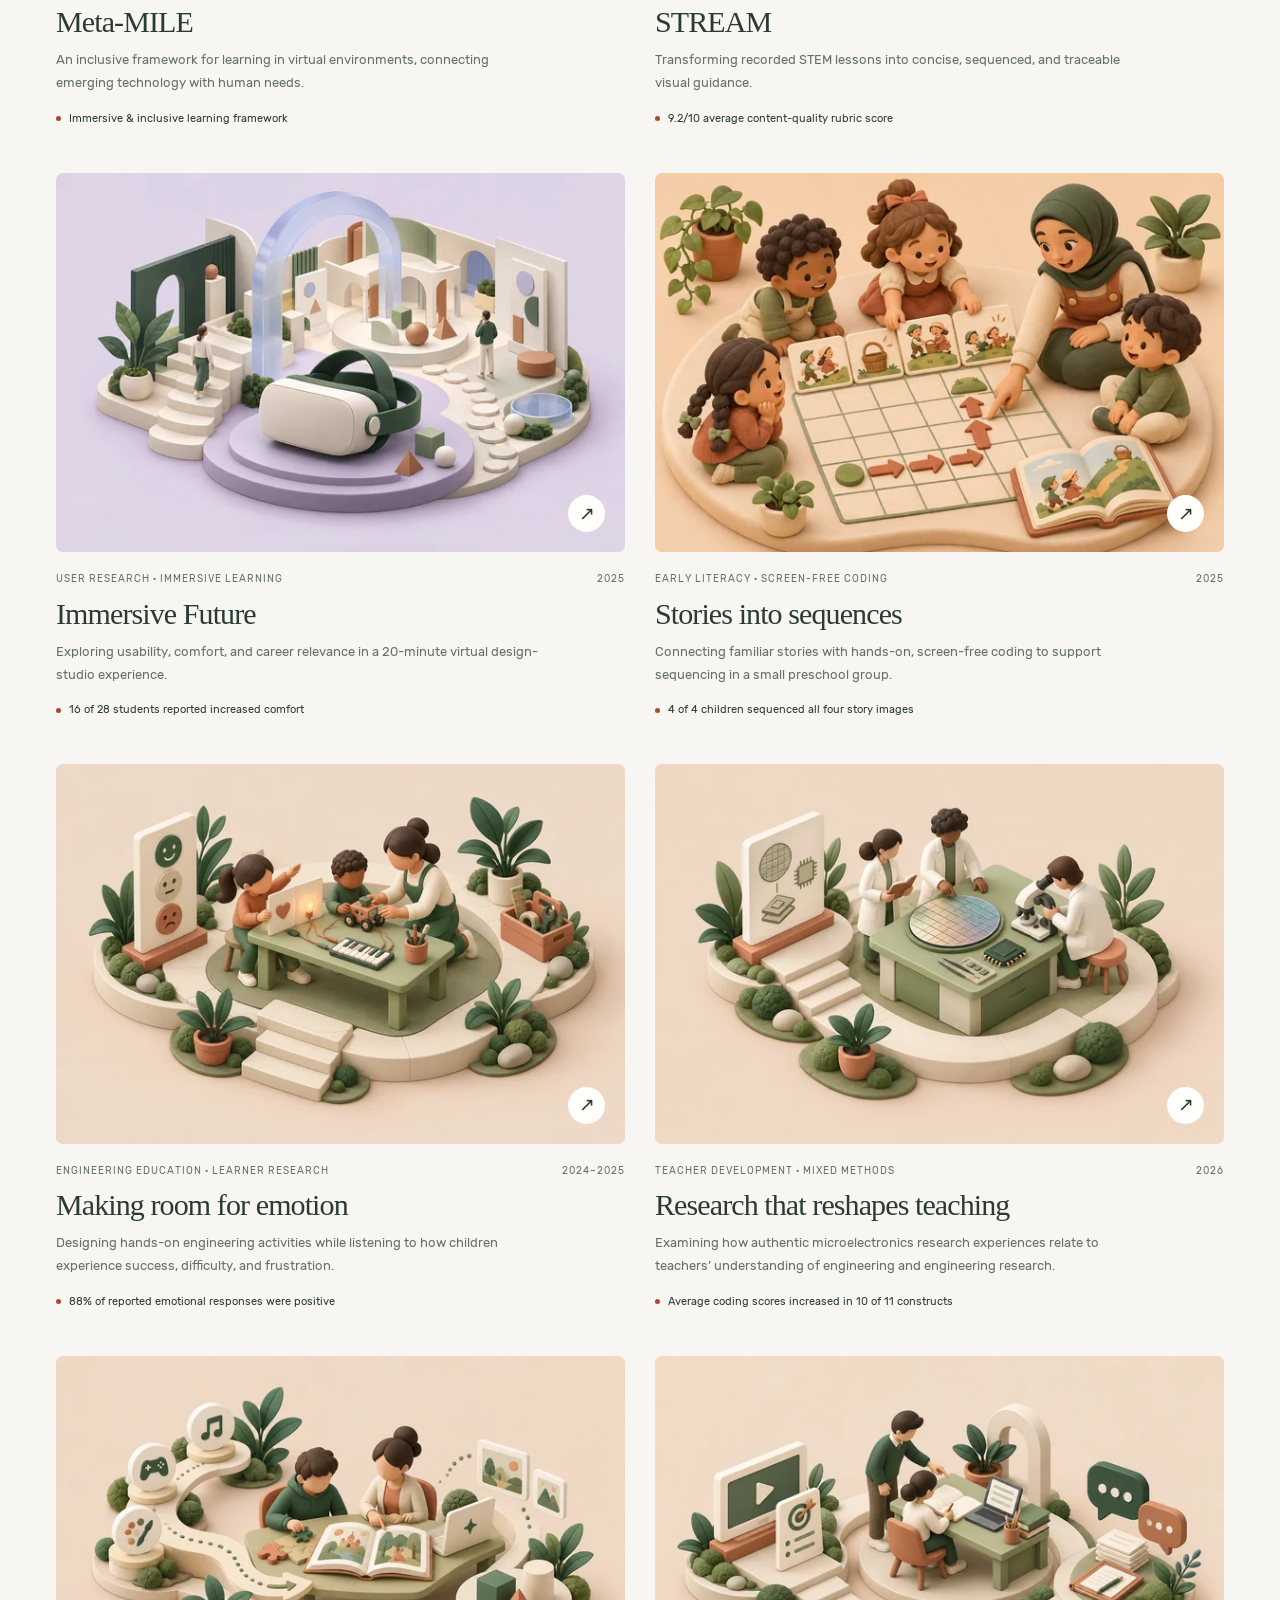
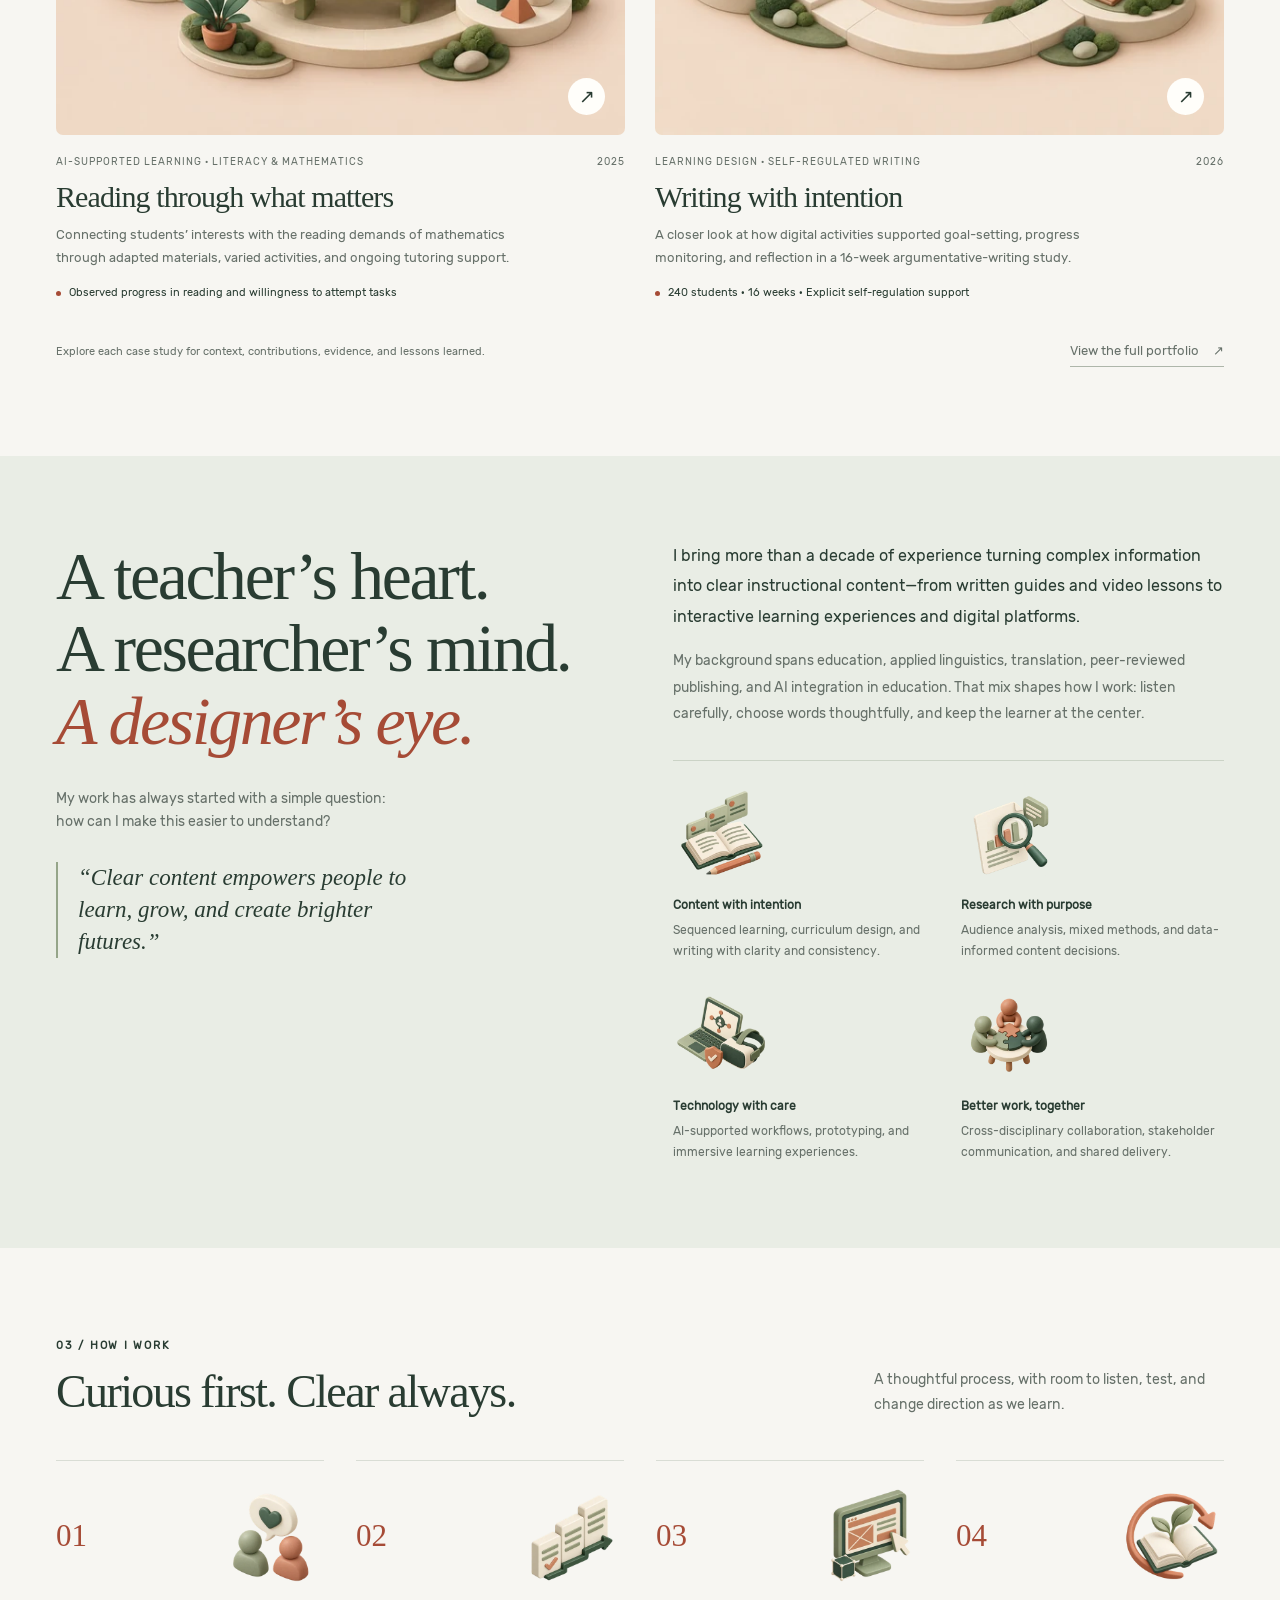
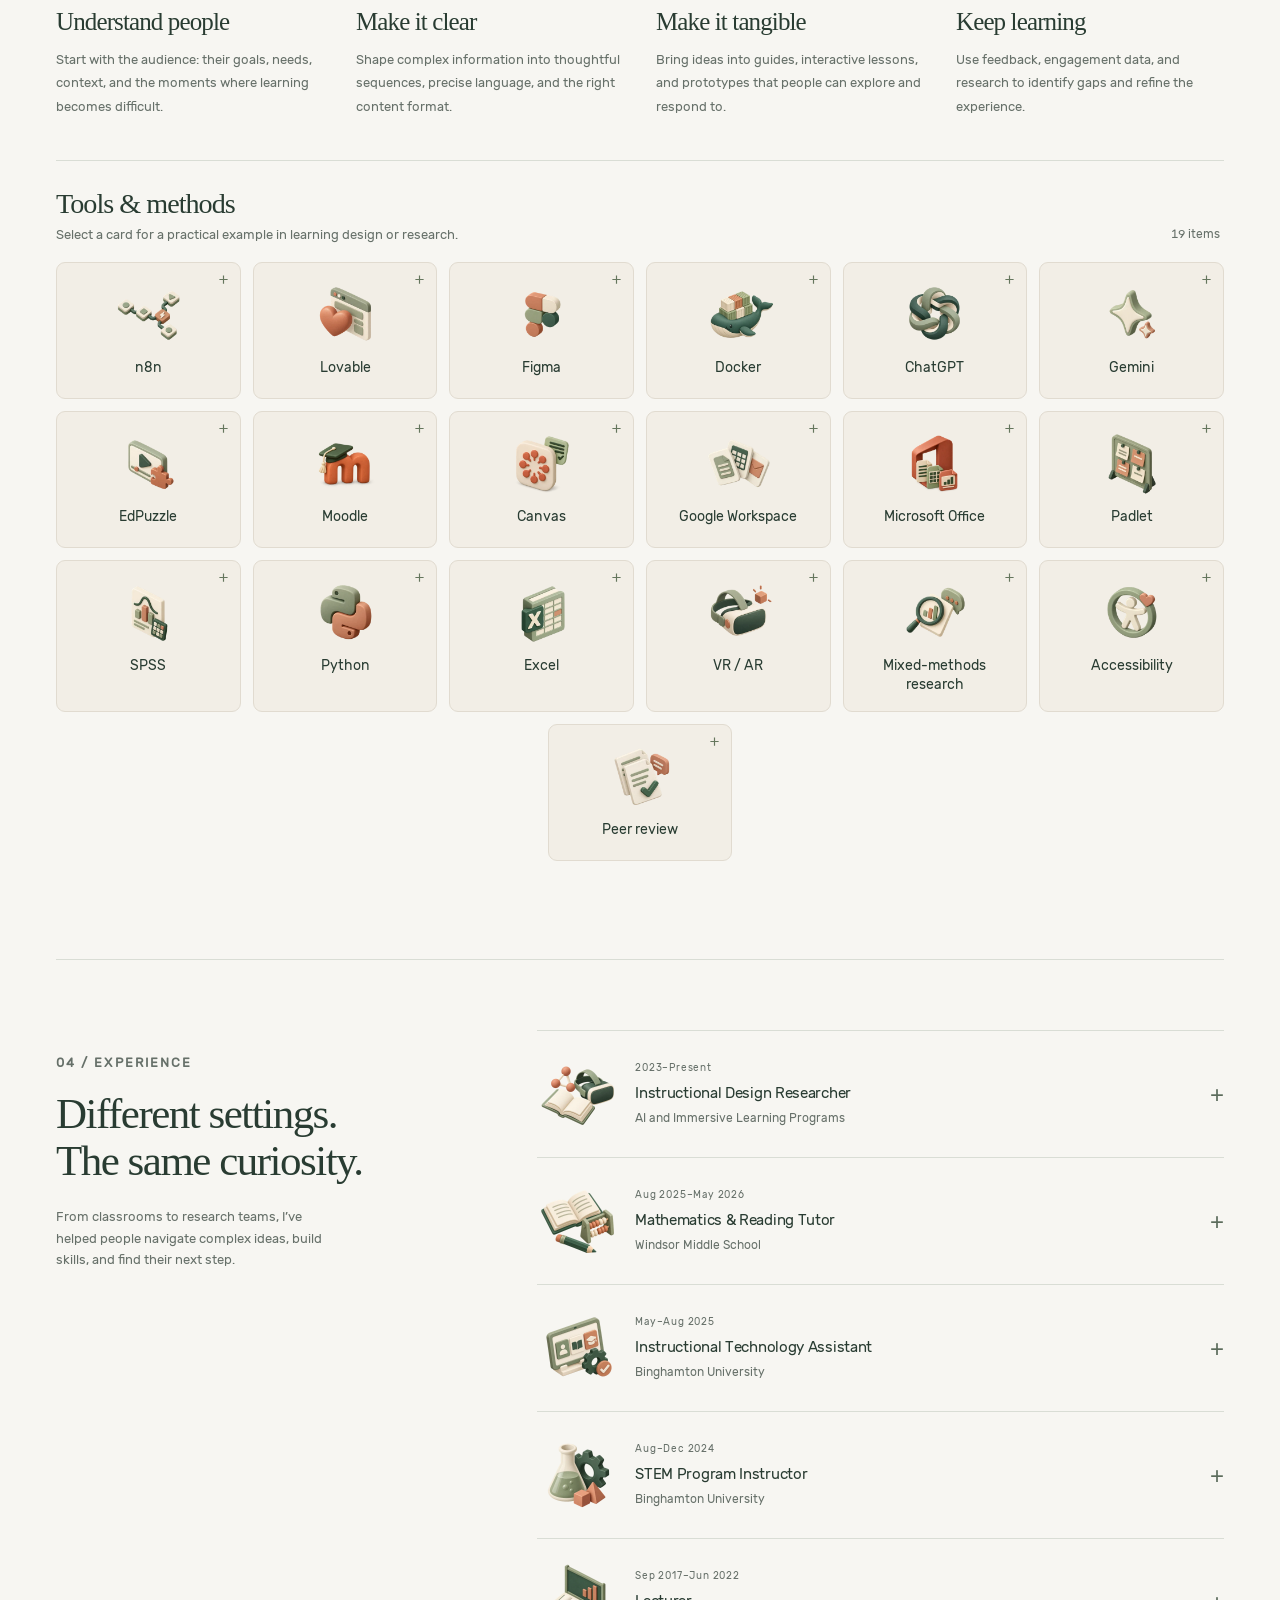
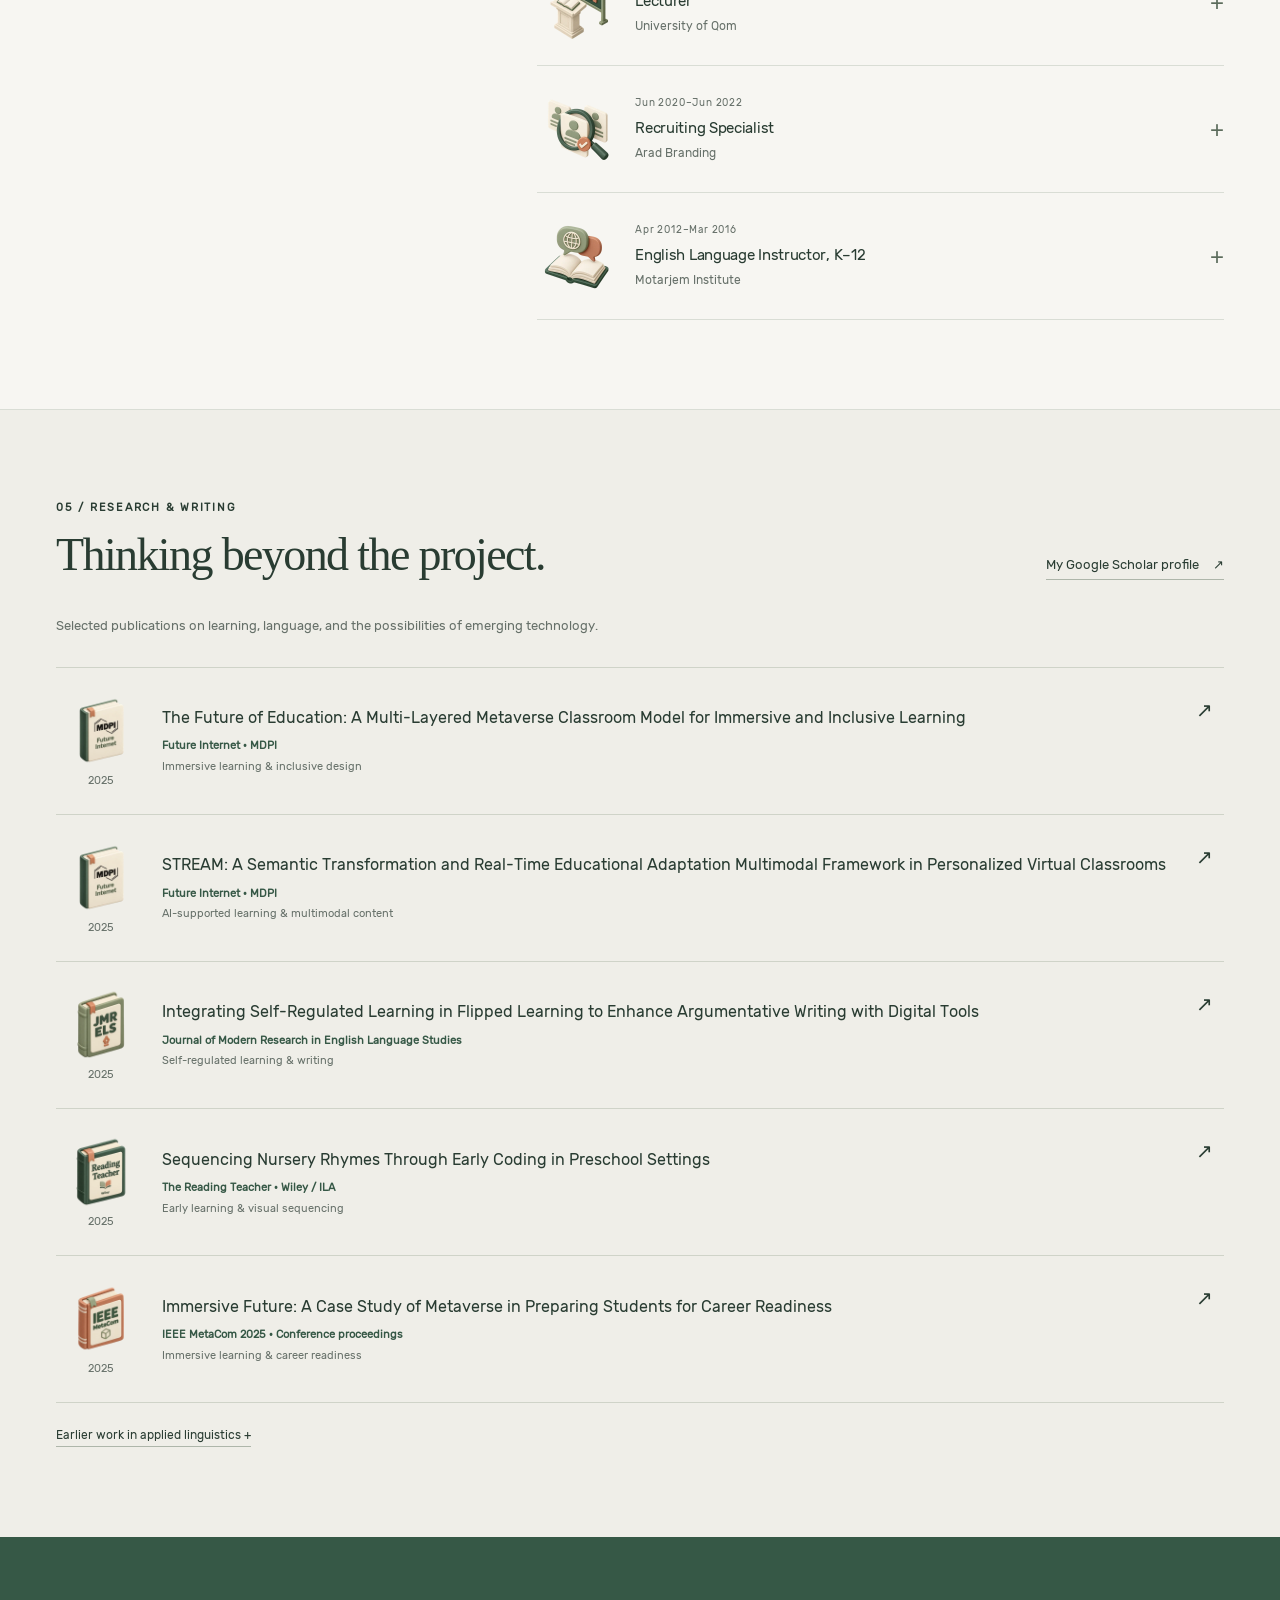
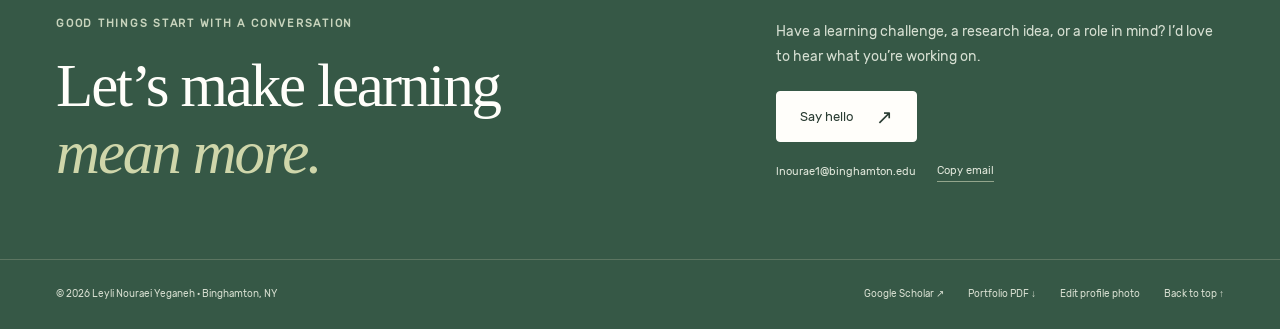
==== commit 9b2d7f78: "Match Tools & Methods to the strategy cards and add practical examples" ====
--- a/index.html
+++ b/index.html
@@ -1,5 +1,5 @@
 <!doctype html>
-<html lang="en"><head><meta charset="utf-8"><meta name="viewport" content="width=device-width, initial-scale=1"><title>Leyli Nouraei Yeganeh — Learning Experience &amp; Instructional Design</title><meta name="description" content="Thoughtful learning experiences, grounded in people. Explore Leyli Nouraei Yeganeh’s work in instructional design, AI-supported learning, and immersive education."><meta name="theme-color" content="#365846"><meta property="og:type" content="website"><meta property="og:title" content="Leyli Nouraei Yeganeh — Learning Experience &amp; Instructional Design"><meta property="og:description" content="Thoughtful learning experiences, grounded in people. Explore Leyli Nouraei Yeganeh’s work in instructional design, AI-supported learning, and immersive education."><meta property="og:url" content="https://yeganehleyli.github.io/"><link rel="canonical" href="https://yeganehleyli.github.io/"><link rel="icon" href="/assets/favicon.svg" type="image/svg+xml"><link rel="preload" href="/assets/portfolio-sans.woff" as="font" type="font/woff" crossorigin><link rel="stylesheet" href="/styles.css?v=d7964cf6d5"><link rel="stylesheet" href="/instructional-practice/practice.css?v=48078f52d1"><script src="/instructional-practice/practice.js?v=236519b8d8" defer></script><script src="/site.js" defer></script><script src="/profile-portrait.js?v=5311b9cf0f" defer></script><link rel="stylesheet" href="/assets/home.css?v=fa23475544"></head><body><a class="skip-link" href="#main">Skip to content</a><div id="top"></div><header class="site-header"><div class="container header-inner"><a href="/" class="brand" aria-label="Leyli Nouraei Yeganeh — home"><span class="brand-mark" aria-hidden="true">ln</span><span class="brand-name">Leyli<br>Nouraei Yeganeh</span></a><nav class="header-profile-links" id="profile-links" aria-label="Professional profiles"><a href="https://www.linkedin.com/in/leyli-nouraei-yeganeh-851478257/" target="_blank" rel="noopener noreferrer" aria-label="LinkedIn profile of Leyli Nouraei Yeganeh (opens in a new tab)" title="Visit my LinkedIn profile"><span class="header-profile-icon"><img src="/assets/profiles/linkedin.svg" width="20" height="20" alt=""></span><span class="header-profile-label">LinkedIn</span></a><a href="https://scholar.google.com/citations?user=LFZGxkoAAAAJ&amp;hl=en" target="_blank" rel="noopener noreferrer" aria-label="Google Scholar profile of Leyli Nouraei Yeganeh (opens in a new tab)" title="View my publications on Google Scholar"><span class="header-profile-icon"><img src="/assets/profiles/google-scholar.svg" width="20" height="20" alt=""></span><span class="header-profile-label">Google Scholar</span></a></nav><button class="menu-toggle" aria-expanded="false" aria-controls="site-navigation">Menu</button><nav class="nav" id="site-navigation" aria-label="Main navigation"><a href="/#work">Selected work</a><a href="/#about">About</a><a href="/#approach">Approach</a><a href="/#contact" class="nav-contact">Let’s connect <span class="arrow" aria-hidden="true">↗</span></a></nav></div></header><main id="main"><section class="hero home-hero" aria-labelledby="profile-name">
+<html lang="en"><head><meta charset="utf-8"><meta name="viewport" content="width=device-width, initial-scale=1"><title>Leyli Nouraei Yeganeh — Learning Experience &amp; Instructional Design</title><meta name="description" content="Thoughtful learning experiences, grounded in people. Explore Leyli Nouraei Yeganeh’s work in instructional design, AI-supported learning, and immersive education."><meta name="theme-color" content="#365846"><meta property="og:type" content="website"><meta property="og:title" content="Leyli Nouraei Yeganeh — Learning Experience &amp; Instructional Design"><meta property="og:description" content="Thoughtful learning experiences, grounded in people. Explore Leyli Nouraei Yeganeh’s work in instructional design, AI-supported learning, and immersive education."><meta property="og:url" content="https://yeganehleyli.github.io/"><link rel="canonical" href="https://yeganehleyli.github.io/"><link rel="icon" href="/assets/favicon.svg" type="image/svg+xml"><link rel="preload" href="/assets/portfolio-sans.woff" as="font" type="font/woff" crossorigin><link rel="stylesheet" href="/styles.css?v=d7964cf6d5"><link rel="stylesheet" href="/instructional-practice/practice.css?v=bd0e7a7bd2"><script src="/instructional-practice/practice.js?v=f642e4f20d" defer></script><script src="/site.js" defer></script><script src="/profile-portrait.js?v=5311b9cf0f" defer></script><link rel="stylesheet" href="/assets/home.css?v=fa23475544"></head><body><a class="skip-link" href="#main">Skip to content</a><div id="top"></div><header class="site-header"><div class="container header-inner"><a href="/" class="brand" aria-label="Leyli Nouraei Yeganeh — home"><span class="brand-mark" aria-hidden="true">ln</span><span class="brand-name">Leyli<br>Nouraei Yeganeh</span></a><nav class="header-profile-links" id="profile-links" aria-label="Professional profiles"><a href="https://www.linkedin.com/in/leyli-nouraei-yeganeh-851478257/" target="_blank" rel="noopener noreferrer" aria-label="LinkedIn profile of Leyli Nouraei Yeganeh (opens in a new tab)" title="Visit my LinkedIn profile"><span class="header-profile-icon"><img src="/assets/profiles/linkedin.svg" width="20" height="20" alt=""></span><span class="header-profile-label">LinkedIn</span></a><a href="https://scholar.google.com/citations?user=LFZGxkoAAAAJ&amp;hl=en" target="_blank" rel="noopener noreferrer" aria-label="Google Scholar profile of Leyli Nouraei Yeganeh (opens in a new tab)" title="View my publications on Google Scholar"><span class="header-profile-icon"><img src="/assets/profiles/google-scholar.svg" width="20" height="20" alt=""></span><span class="header-profile-label">Google Scholar</span></a></nav><button class="menu-toggle" aria-expanded="false" aria-controls="site-navigation">Menu</button><nav class="nav" id="site-navigation" aria-label="Main navigation"><a href="/#work">Selected work</a><a href="/#about">About</a><a href="/#approach">Approach</a><a href="/#contact" class="nav-contact">Let’s connect <span class="arrow" aria-hidden="true">↗</span></a></nav></div></header><main id="main"><section class="hero home-hero" aria-labelledby="profile-name">
 <div class="container profile-intro">
 <figure class="profile-portrait"><img class="profile-portrait-image" src="https://leyli-learning-design.opalsole4.chatgpt.site/api/profile-photo/image" alt="Portrait of Leyli Nouraei Yeganeh" referrerpolicy="no-referrer" width="200" height="200" decoding="async" fetchpriority="high"></figure>
 <div class="profile-intro-copy"><h1 class="profile-name" id="profile-name">Leyli Nouraei Yeganeh</h1>
@@ -58,7 +58,29 @@
 </div></section>
 <section class="section" id="work" aria-labelledby="work-heading"><div class="container"><div class="section-heading"><div><p class="eyebrow">01 / Selected work</p><h2 id="work-heading">Ideas into experiences.</h2></div><p>A selection of projects exploring how thoughtful content, emerging technology, and research can support learning.</p></div><div class="project-toolbar" role="group" aria-label="Filter projects"><button class="filter-button" data-filter="all" aria-pressed="true">All projects</button><button class="filter-button" data-filter="ai" aria-pressed="false">AI & immersive learning</button><button class="filter-button" data-filter="design" aria-pressed="false">Learning design</button><button class="filter-button" data-filter="research" aria-pressed="false">STEM &amp; teacher research</button></div><p id="filter-status" class="sr-only" role="status">Showing 8 projects.</p><div class="projects-grid"><article class="project-card" data-category="ai"><a class="project-art-link" href="/projects/meta-mile/" aria-label="Explore Meta-MILE"><img class="project-image" src="/assets/isometric/meta-mile-960.webp" srcset="/assets/isometric/meta-mile-600.webp 600w, /assets/isometric/meta-mile-960.webp 960w, /assets/isometric/meta-mile-1440.webp 1440w" sizes="(max-width: 650px) calc(100vw - 40px), (max-width: 1400px) calc(50vw - 60px), 605px" alt="Isometric concept illustration of a layered inclusive virtual classroom with learners, an open book, and accessible pathways." width="1440" height="960" loading="lazy" decoding="async"><span class="project-link-icon" aria-hidden="true">↗</span></a><div class="project-meta"><span>Immersive learning · Framework design</span><span>2025</span></div><h3><a href="/projects/meta-mile/">Meta-MILE</a></h3><p>An inclusive framework for learning in virtual environments, connecting emerging technology with human needs.</p><span class="project-result">Immersive & inclusive learning framework</span></article><article class="project-card" data-category="ai"><a class="project-art-link" href="/projects/stream/" aria-label="Explore STREAM"><img class="project-image" src="/assets/isometric/stream-960.webp" srcset="/assets/isometric/stream-600.webp 600w, /assets/isometric/stream-960.webp 960w, /assets/isometric/stream-1440.webp 1440w" sizes="(max-width: 650px) calc(100vw - 40px), (max-width: 1400px) calc(50vw - 60px), 605px" alt="Isometric concept illustration of a video lesson becoming a sequence of visual learning cards." width="1440" height="960" loading="lazy" decoding="async"><span class="project-link-icon" aria-hidden="true">↗</span></a><div class="project-meta"><span>AI-supported learning · Content design</span><span>2025</span></div><h3><a href="/projects/stream/">STREAM</a></h3><p>Transforming recorded STEM lessons into concise, sequenced, and traceable visual guidance.</p><span class="project-result">9.2/10 average content-quality rubric score</span></article><article class="project-card" data-category="ai"><a class="project-art-link" href="/projects/immersive-future/" aria-label="Explore Immersive Future"><img class="project-image" src="/assets/isometric/immersive-future-960.webp" srcset="/assets/isometric/immersive-future-600.webp 600w, /assets/isometric/immersive-future-960.webp 960w, /assets/isometric/immersive-future-1440.webp 1440w" sizes="(max-width: 650px) calc(100vw - 40px), (max-width: 1400px) calc(50vw - 60px), 605px" alt="Isometric concept illustration of a VR headset and learners exploring a virtual design studio." width="1440" height="960" loading="lazy" decoding="async"><span class="project-link-icon" aria-hidden="true">↗</span></a><div class="project-meta"><span>User research · Immersive learning</span><span>2025</span></div><h3><a href="/projects/immersive-future/">Immersive Future</a></h3><p>Exploring usability, comfort, and career relevance in a 20-minute virtual design-studio experience.</p><span class="project-result">16 of 28 students reported increased comfort</span></article><article class="project-card" data-category="design" id="preschool-story-sequencing"><a class="project-art-link" href="/projects/preschool-story-sequencing/" aria-label="Explore Stories into sequences"><img class="project-image" src="/assets/isometric/preschool-story-sequencing-960.webp" srcset="/assets/isometric/preschool-story-sequencing-600.webp 600w, /assets/isometric/preschool-story-sequencing-960.webp 960w, /assets/isometric/preschool-story-sequencing-1440.webp 1440w" sizes="(max-width: 650px) calc(100vw - 40px), (max-width: 1400px) calc(50vw - 60px), 605px" alt="Isometric concept illustration of four preschool children and a teacher arranging story cards and directional arrows on a floor grid." width="1440" height="960" loading="lazy" decoding="async"><span class="project-link-icon" aria-hidden="true">↗</span></a><div class="project-meta"><span>Early literacy · Screen-free coding</span><span>2025</span></div><h3><a href="/projects/preschool-story-sequencing/">Stories into sequences</a></h3><p>Connecting familiar stories with hands-on, screen-free coding to support sequencing in a small preschool group.</p><span class="project-result">4 of 4 children sequenced all four story images</span></article><article class="project-card" data-category="research" id="more-projects"><a class="project-art-link" href="/projects/engineering-emotions/" aria-label="Explore Making room for emotion"><img class="project-image" src="/assets/isometric/engineering-emotions-960.webp" srcset="/assets/isometric/engineering-emotions-600.webp 600w, /assets/isometric/engineering-emotions-960.webp 960w, /assets/isometric/engineering-emotions-1440.webp 1440w" sizes="(max-width: 650px) calc(100vw - 40px), (max-width: 1400px) calc(50vw - 60px), 605px" alt="Isometric concept illustration of an instructor and children building a robot and light-up card beside an emotion check-in board." width="1440" height="960" loading="lazy" decoding="async"><span class="project-link-icon" aria-hidden="true">↗</span></a><div class="project-meta"><span>Engineering education · Learner research</span><span>2024–2025</span></div><h3><a href="/projects/engineering-emotions/">Making room for emotion</a></h3><p>Designing hands-on engineering activities while listening to how children experience success, difficulty, and frustration.</p><span class="project-result">88% of reported emotional responses were positive</span></article><article class="project-card" data-category="research"><a class="project-art-link" href="/projects/microelectronics-ret/" aria-label="Explore Research that reshapes teaching"><img class="project-image" src="/assets/isometric/microelectronics-ret-960.webp" srcset="/assets/isometric/microelectronics-ret-600.webp 600w, /assets/isometric/microelectronics-ret-960.webp 960w, /assets/isometric/microelectronics-ret-1440.webp 1440w" sizes="(max-width: 650px) calc(100vw - 40px), (max-width: 1400px) calc(50vw - 60px), 605px" alt="Isometric concept illustration of teachers collaborating around a silicon wafer, microchip, and microscope in a research laboratory." width="1440" height="960" loading="lazy" decoding="async"><span class="project-link-icon" aria-hidden="true">↗</span></a><div class="project-meta"><span>Teacher development · Mixed methods</span><span>2026</span></div><h3><a href="/projects/microelectronics-ret/">Research that reshapes teaching</a></h3><p>Examining how authentic microelectronics research experiences relate to teachers’ understanding of engineering and engineering research.</p><span class="project-result">Average coding scores increased in 10 of 11 constructs</span></article><article class="project-card" data-category="ai"><a class="project-art-link" href="/projects/interest-based-reading/" aria-label="Explore Reading through what matters"><img class="project-image" src="/assets/isometric/interest-based-reading-960.webp" srcset="/assets/isometric/interest-based-reading-600.webp 600w, /assets/isometric/interest-based-reading-960.webp 960w, /assets/isometric/interest-based-reading-1440.webp 1440w" sizes="(max-width: 650px) calc(100vw - 40px), (max-width: 1400px) calc(50vw - 60px), 605px" alt="Isometric concept illustration of a tutor and adolescent connecting an illustrated storybook, interest cards, AI-assisted materials, and mathematics puzzles." width="1440" height="960" loading="lazy" decoding="async"><span class="project-link-icon" aria-hidden="true">↗</span></a><div class="project-meta"><span>AI-supported learning · Literacy &amp; mathematics</span><span>2025</span></div><h3><a href="/projects/interest-based-reading/">Reading through what matters</a></h3><p>Connecting students’ interests with the reading demands of mathematics through adapted materials, varied activities, and ongoing tutoring support.</p><span class="project-result">Observed progress in reading and willingness to attempt tasks</span></article><article class="project-card" data-category="design"><a class="project-art-link" href="/projects/flipped-writing-design/" aria-label="Explore Writing with intention"><img class="project-image" src="/assets/isometric/flipped-writing-design-960.webp" srcset="/assets/isometric/flipped-writing-design-600.webp 600w, /assets/isometric/flipped-writing-design-960.webp 960w, /assets/isometric/flipped-writing-design-1440.webp 1440w" sizes="(max-width: 650px) calc(100vw - 40px), (max-width: 1400px) calc(50vw - 60px), 605px" alt="Isometric concept illustration connecting video preparation, a guided writing desk, evidence cards, and reflection notebooks." width="1440" height="960" loading="lazy" decoding="async"><span class="project-link-icon" aria-hidden="true">↗</span></a><div class="project-meta"><span>Learning design · Self-regulated writing</span><span>2026</span></div><h3><a href="/projects/flipped-writing-design/">Writing with intention</a></h3><p>A closer look at how digital activities supported goal-setting, progress monitoring, and reflection in a 16-week argumentative-writing study.</p><span class="project-result">240 students · 16 weeks · Explicit self-regulation support</span></article></div><div class="work-footer"><p>Explore each case study for context, contributions, evidence, and lessons learned.</p><a class="text-link" href="/assets/Leyli_Nouraei_Yeganeh_Portfolio.pdf" target="_blank" rel="noopener noreferrer">View the full portfolio <span aria-hidden="true">↗</span></a></div></div></section>
 <section class="about-section" id="about" aria-labelledby="about-heading"><div class="container about-grid"><div class="about-heading"><h2 id="about-heading"><span>A teacher’s heart.</span> <span>A researcher’s mind.</span> <em>A designer’s eye.</em></h2><p>My work has always started with a simple question: how can I make this easier to understand?</p><blockquote class="about-quote">“Clear content empowers people to learn, grow, and create brighter futures.”</blockquote></div><div class="about-body"><p>I bring more than a decade of experience turning complex information into clear instructional content—from written guides and video lessons to interactive learning experiences and digital platforms.</p><p>My background spans education, applied linguistics, translation, peer-reviewed publishing, and AI integration in education. That mix shapes how I work: listen carefully, choose words thoughtfully, and keep the learner at the center.</p><div class="strengths"><div class="strength-card"><img class="section-isometric strength-icon" src="/assets/isometric/icons/content-intention.webp" width="320" height="320" alt="" aria-hidden="true" loading="lazy" decoding="async"><h3>Content with intention</h3><p>Sequenced learning, curriculum design, and writing with clarity and consistency.</p></div><div class="strength-card"><img class="section-isometric strength-icon" src="/assets/isometric/icons/research-purpose.webp" width="320" height="320" alt="" aria-hidden="true" loading="lazy" decoding="async"><h3>Research with purpose</h3><p>Audience analysis, mixed methods, and data-informed content decisions.</p></div><div class="strength-card"><img class="section-isometric strength-icon" src="/assets/isometric/icons/technology-care.webp" width="320" height="320" alt="" aria-hidden="true" loading="lazy" decoding="async"><h3>Technology with care</h3><p>AI-supported workflows, prototyping, and immersive learning experiences.</p></div><div class="strength-card"><img class="section-isometric strength-icon" src="/assets/isometric/icons/better-work-together.webp" width="320" height="320" alt="" aria-hidden="true" loading="lazy" decoding="async"><h3>Better work, together</h3><p>Cross-disciplinary collaboration, stakeholder communication, and shared delivery.</p></div></div></div></div></section>
-<section class="section" id="approach" aria-labelledby="approach-heading"><div class="container"><div class="section-heading"><div><p class="eyebrow">03 / How I work</p><h2 id="approach-heading">Curious first. Clear always.</h2></div><p>A thoughtful process, with room to listen, test, and change direction as we learn.</p></div><div class="process-grid"><article class="process-step"><div class="process-top"><span class="process-number">01</span><img class="section-isometric process-icon" src="/assets/isometric/icons/understand-people.webp" width="320" height="320" alt="" aria-hidden="true" loading="lazy" decoding="async"></div><h3>Understand people</h3><p>Start with the audience: their goals, needs, context, and the moments where learning becomes difficult.</p></article><article class="process-step"><div class="process-top"><span class="process-number">02</span><img class="section-isometric process-icon" src="/assets/isometric/icons/make-it-clear.webp" width="320" height="320" alt="" aria-hidden="true" loading="lazy" decoding="async"></div><h3>Make it clear</h3><p>Shape complex information into thoughtful sequences, precise language, and the right content format.</p></article><article class="process-step"><div class="process-top"><span class="process-number">03</span><img class="section-isometric process-icon" src="/assets/isometric/icons/make-it-tangible.webp" width="320" height="320" alt="" aria-hidden="true" loading="lazy" decoding="async"></div><h3>Make it tangible</h3><p>Bring ideas into guides, interactive lessons, and prototypes that people can explore and respond to.</p></article><article class="process-step"><div class="process-top"><span class="process-number">04</span><img class="section-isometric process-icon" src="/assets/isometric/icons/keep-learning.webp" width="320" height="320" alt="" aria-hidden="true" loading="lazy" decoding="async"></div><h3>Keep learning</h3><p>Use feedback, engagement data, and research to identify gaps and refine the experience.</p></article></div><section class="tools-band" id="tools-methods" aria-labelledby="tools-methods-heading"><h3 class="eyebrow" id="tools-methods-heading">Tools &amp; methods</h3><ul class="tool-list tool-grid"><li class="tool-card"><img class="tool-isometric" src="/assets/isometric/tools/n8n.webp" width="256" height="256" alt="" aria-hidden="true" loading="lazy" decoding="async"><span class="tool-name">n8n</span></li><li class="tool-card"><img class="tool-isometric" src="/assets/isometric/tools/lovable.webp" width="256" height="256" alt="" aria-hidden="true" loading="lazy" decoding="async"><span class="tool-name">Lovable</span></li><li class="tool-card"><img class="tool-isometric" src="/assets/isometric/tools/figma.webp" width="256" height="256" alt="" aria-hidden="true" loading="lazy" decoding="async"><span class="tool-name">Figma</span></li><li class="tool-card"><img class="tool-isometric" src="/assets/isometric/tools/docker.webp" width="256" height="256" alt="" aria-hidden="true" loading="lazy" decoding="async"><span class="tool-name">Docker</span></li><li class="tool-card"><img class="tool-isometric" src="/assets/isometric/tools/chatgpt.webp" width="256" height="256" alt="" aria-hidden="true" loading="lazy" decoding="async"><span class="tool-name">ChatGPT</span></li><li class="tool-card"><img class="tool-isometric" src="/assets/isometric/tools/gemini.webp" width="256" height="256" alt="" aria-hidden="true" loading="lazy" decoding="async"><span class="tool-name">Gemini</span></li><li class="tool-card"><img class="tool-isometric" src="/assets/isometric/tools/edpuzzle.webp" width="256" height="256" alt="" aria-hidden="true" loading="lazy" decoding="async"><span class="tool-name">EdPuzzle</span></li><li class="tool-card"><img class="tool-isometric" src="/assets/isometric/tools/moodle.webp" width="256" height="256" alt="" aria-hidden="true" loading="lazy" decoding="async"><span class="tool-name">Moodle</span></li><li class="tool-card"><img class="tool-isometric" src="/assets/isometric/tools/canvas.webp" width="256" height="256" alt="" aria-hidden="true" loading="lazy" decoding="async"><span class="tool-name">Canvas</span></li><li class="tool-card"><img class="tool-isometric" src="/assets/isometric/tools/google-workspace.webp" width="256" height="256" alt="" aria-hidden="true" loading="lazy" decoding="async"><span class="tool-name">Google Workspace</span></li><li class="tool-card"><img class="tool-isometric" src="/assets/isometric/tools/microsoft-office.webp" width="256" height="256" alt="" aria-hidden="true" loading="lazy" decoding="async"><span class="tool-name">Microsoft Office</span></li><li class="tool-card"><img class="tool-isometric" src="/assets/isometric/tools/padlet.webp" width="256" height="256" alt="" aria-hidden="true" loading="lazy" decoding="async"><span class="tool-name">Padlet</span></li><li class="tool-card"><img class="tool-isometric" src="/assets/isometric/tools/spss.webp" width="256" height="256" alt="" aria-hidden="true" loading="lazy" decoding="async"><span class="tool-name">SPSS</span></li><li class="tool-card"><img class="tool-isometric" src="/assets/isometric/tools/python.webp" width="256" height="256" alt="" aria-hidden="true" loading="lazy" decoding="async"><span class="tool-name">Python</span></li><li class="tool-card"><img class="tool-isometric" src="/assets/isometric/tools/excel.webp" width="256" height="256" alt="" aria-hidden="true" loading="lazy" decoding="async"><span class="tool-name">Excel</span></li><li class="tool-card"><img class="tool-isometric" src="/assets/isometric/tools/vr-ar.webp" width="256" height="256" alt="" aria-hidden="true" loading="lazy" decoding="async"><span class="tool-name">VR / AR</span></li><li class="tool-card"><img class="tool-isometric" src="/assets/isometric/tools/mixed-methods-research.webp" width="256" height="256" alt="" aria-hidden="true" loading="lazy" decoding="async"><span class="tool-name">Mixed-methods research</span></li><li class="tool-card"><img class="tool-isometric" src="/assets/isometric/tools/accessibility.webp" width="256" height="256" alt="" aria-hidden="true" loading="lazy" decoding="async"><span class="tool-name">Accessibility</span></li><li class="tool-card"><img class="tool-isometric" src="/assets/isometric/tools/peer-review.webp" width="256" height="256" alt="" aria-hidden="true" loading="lazy" decoding="async"><span class="tool-name">Peer review</span></li></ul></section></div></section>
+<section class="section" id="approach" aria-labelledby="approach-heading"><div class="container"><div class="section-heading"><div><p class="eyebrow">03 / How I work</p><h2 id="approach-heading">Curious first. Clear always.</h2></div><p>A thoughtful process, with room to listen, test, and change direction as we learn.</p></div><div class="process-grid"><article class="process-step"><div class="process-top"><span class="process-number">01</span><img class="section-isometric process-icon" src="/assets/isometric/icons/understand-people.webp" width="320" height="320" alt="" aria-hidden="true" loading="lazy" decoding="async"></div><h3>Understand people</h3><p>Start with the audience: their goals, needs, context, and the moments where learning becomes difficult.</p></article><article class="process-step"><div class="process-top"><span class="process-number">02</span><img class="section-isometric process-icon" src="/assets/isometric/icons/make-it-clear.webp" width="320" height="320" alt="" aria-hidden="true" loading="lazy" decoding="async"></div><h3>Make it clear</h3><p>Shape complex information into thoughtful sequences, precise language, and the right content format.</p></article><article class="process-step"><div class="process-top"><span class="process-number">03</span><img class="section-isometric process-icon" src="/assets/isometric/icons/make-it-tangible.webp" width="320" height="320" alt="" aria-hidden="true" loading="lazy" decoding="async"></div><h3>Make it tangible</h3><p>Bring ideas into guides, interactive lessons, and prototypes that people can explore and respond to.</p></article><article class="process-step"><div class="process-top"><span class="process-number">04</span><img class="section-isometric process-icon" src="/assets/isometric/icons/keep-learning.webp" width="320" height="320" alt="" aria-hidden="true" loading="lazy" decoding="async"></div><h3>Keep learning</h3><p>Use feedback, engagement data, and research to identify gaps and refine the experience.</p></article></div><section class="tools-band practice-group" data-kind="tools" id="tools-methods" aria-labelledby="tools-methods-heading">
+<div class="practice-heading"><div><h3 id="tools-methods-heading">Tools &amp; methods</h3><p>Select a card for a practical example in learning design or research.</p></div><span class="practice-range">19 items</span></div>
+<ul class="practice-grid" role="list" aria-labelledby="tools-methods-heading">
+<li><a class="practice-card" data-entry="n8n" href="/tools-methods/#n8n"><svg class="practice-open-mark" viewBox="0 0 16 16" fill="none" stroke="currentColor" stroke-width="1.7" aria-hidden="true" focusable="false"><path d="M8 2v12M2 8h12"/></svg><img class="practice-card-icon" src="/assets/isometric/tools/n8n.webp" width="256" height="256" loading="lazy" decoding="async" alt=""><span class="practice-card-name">n8n</span></a></li>
+<li><a class="practice-card" data-entry="lovable" href="/tools-methods/#lovable"><svg class="practice-open-mark" viewBox="0 0 16 16" fill="none" stroke="currentColor" stroke-width="1.7" aria-hidden="true" focusable="false"><path d="M8 2v12M2 8h12"/></svg><img class="practice-card-icon" src="/assets/isometric/tools/lovable.webp" width="256" height="256" loading="lazy" decoding="async" alt=""><span class="practice-card-name">Lovable</span></a></li>
+<li><a class="practice-card" data-entry="figma" href="/tools-methods/#figma"><svg class="practice-open-mark" viewBox="0 0 16 16" fill="none" stroke="currentColor" stroke-width="1.7" aria-hidden="true" focusable="false"><path d="M8 2v12M2 8h12"/></svg><img class="practice-card-icon" src="/assets/isometric/tools/figma.webp" width="256" height="256" loading="lazy" decoding="async" alt=""><span class="practice-card-name">Figma</span></a></li>
+<li><a class="practice-card" data-entry="docker" href="/tools-methods/#docker"><svg class="practice-open-mark" viewBox="0 0 16 16" fill="none" stroke="currentColor" stroke-width="1.7" aria-hidden="true" focusable="false"><path d="M8 2v12M2 8h12"/></svg><img class="practice-card-icon" src="/assets/isometric/tools/docker.webp" width="256" height="256" loading="lazy" decoding="async" alt=""><span class="practice-card-name">Docker</span></a></li>
+<li><a class="practice-card" data-entry="chatgpt" href="/tools-methods/#chatgpt"><svg class="practice-open-mark" viewBox="0 0 16 16" fill="none" stroke="currentColor" stroke-width="1.7" aria-hidden="true" focusable="false"><path d="M8 2v12M2 8h12"/></svg><img class="practice-card-icon" src="/assets/isometric/tools/chatgpt.webp" width="256" height="256" loading="lazy" decoding="async" alt=""><span class="practice-card-name">ChatGPT</span></a></li>
+<li><a class="practice-card" data-entry="gemini" href="/tools-methods/#gemini"><svg class="practice-open-mark" viewBox="0 0 16 16" fill="none" stroke="currentColor" stroke-width="1.7" aria-hidden="true" focusable="false"><path d="M8 2v12M2 8h12"/></svg><img class="practice-card-icon" src="/assets/isometric/tools/gemini.webp" width="256" height="256" loading="lazy" decoding="async" alt=""><span class="practice-card-name">Gemini</span></a></li>
+<li><a class="practice-card" data-entry="edpuzzle" href="/tools-methods/#edpuzzle"><svg class="practice-open-mark" viewBox="0 0 16 16" fill="none" stroke="currentColor" stroke-width="1.7" aria-hidden="true" focusable="false"><path d="M8 2v12M2 8h12"/></svg><img class="practice-card-icon" src="/assets/isometric/tools/edpuzzle.webp" width="256" height="256" loading="lazy" decoding="async" alt=""><span class="practice-card-name">EdPuzzle</span></a></li>
+<li><a class="practice-card" data-entry="moodle" href="/tools-methods/#moodle"><svg class="practice-open-mark" viewBox="0 0 16 16" fill="none" stroke="currentColor" stroke-width="1.7" aria-hidden="true" focusable="false"><path d="M8 2v12M2 8h12"/></svg><img class="practice-card-icon" src="/assets/isometric/tools/moodle.webp" width="256" height="256" loading="lazy" decoding="async" alt=""><span class="practice-card-name">Moodle</span></a></li>
+<li><a class="practice-card" data-entry="canvas" href="/tools-methods/#canvas"><svg class="practice-open-mark" viewBox="0 0 16 16" fill="none" stroke="currentColor" stroke-width="1.7" aria-hidden="true" focusable="false"><path d="M8 2v12M2 8h12"/></svg><img class="practice-card-icon" src="/assets/isometric/tools/canvas.webp" width="256" height="256" loading="lazy" decoding="async" alt=""><span class="practice-card-name">Canvas</span></a></li>
+<li><a class="practice-card" data-entry="google-workspace" href="/tools-methods/#google-workspace"><svg class="practice-open-mark" viewBox="0 0 16 16" fill="none" stroke="currentColor" stroke-width="1.7" aria-hidden="true" focusable="false"><path d="M8 2v12M2 8h12"/></svg><img class="practice-card-icon" src="/assets/isometric/tools/google-workspace.webp" width="256" height="256" loading="lazy" decoding="async" alt=""><span class="practice-card-name">Google Workspace</span></a></li>
+<li><a class="practice-card" data-entry="microsoft-office" href="/tools-methods/#microsoft-office"><svg class="practice-open-mark" viewBox="0 0 16 16" fill="none" stroke="currentColor" stroke-width="1.7" aria-hidden="true" focusable="false"><path d="M8 2v12M2 8h12"/></svg><img class="practice-card-icon" src="/assets/isometric/tools/microsoft-office.webp" width="256" height="256" loading="lazy" decoding="async" alt=""><span class="practice-card-name">Microsoft Office</span></a></li>
+<li><a class="practice-card" data-entry="padlet" href="/tools-methods/#padlet"><svg class="practice-open-mark" viewBox="0 0 16 16" fill="none" stroke="currentColor" stroke-width="1.7" aria-hidden="true" focusable="false"><path d="M8 2v12M2 8h12"/></svg><img class="practice-card-icon" src="/assets/isometric/tools/padlet.webp" width="256" height="256" loading="lazy" decoding="async" alt=""><span class="practice-card-name">Padlet</span></a></li>
+<li><a class="practice-card" data-entry="spss" href="/tools-methods/#spss"><svg class="practice-open-mark" viewBox="0 0 16 16" fill="none" stroke="currentColor" stroke-width="1.7" aria-hidden="true" focusable="false"><path d="M8 2v12M2 8h12"/></svg><img class="practice-card-icon" src="/assets/isometric/tools/spss.webp" width="256" height="256" loading="lazy" decoding="async" alt=""><span class="practice-card-name">SPSS</span></a></li>
+<li><a class="practice-card" data-entry="python" href="/tools-methods/#python"><svg class="practice-open-mark" viewBox="0 0 16 16" fill="none" stroke="currentColor" stroke-width="1.7" aria-hidden="true" focusable="false"><path d="M8 2v12M2 8h12"/></svg><img class="practice-card-icon" src="/assets/isometric/tools/python.webp" width="256" height="256" loading="lazy" decoding="async" alt=""><span class="practice-card-name">Python</span></a></li>
+<li><a class="practice-card" data-entry="excel" href="/tools-methods/#excel"><svg class="practice-open-mark" viewBox="0 0 16 16" fill="none" stroke="currentColor" stroke-width="1.7" aria-hidden="true" focusable="false"><path d="M8 2v12M2 8h12"/></svg><img class="practice-card-icon" src="/assets/isometric/tools/excel.webp" width="256" height="256" loading="lazy" decoding="async" alt=""><span class="practice-card-name">Excel</span></a></li>
+<li><a class="practice-card" data-entry="vr-ar" href="/tools-methods/#vr-ar"><svg class="practice-open-mark" viewBox="0 0 16 16" fill="none" stroke="currentColor" stroke-width="1.7" aria-hidden="true" focusable="false"><path d="M8 2v12M2 8h12"/></svg><img class="practice-card-icon" src="/assets/isometric/tools/vr-ar.webp" width="256" height="256" loading="lazy" decoding="async" alt=""><span class="practice-card-name">VR / AR</span></a></li>
+<li><a class="practice-card" data-entry="mixed-methods-research" href="/tools-methods/#mixed-methods-research"><svg class="practice-open-mark" viewBox="0 0 16 16" fill="none" stroke="currentColor" stroke-width="1.7" aria-hidden="true" focusable="false"><path d="M8 2v12M2 8h12"/></svg><img class="practice-card-icon" src="/assets/isometric/tools/mixed-methods-research.webp" width="256" height="256" loading="lazy" decoding="async" alt=""><span class="practice-card-name">Mixed-methods research</span></a></li>
+<li><a class="practice-card" data-entry="accessibility" href="/tools-methods/#accessibility"><svg class="practice-open-mark" viewBox="0 0 16 16" fill="none" stroke="currentColor" stroke-width="1.7" aria-hidden="true" focusable="false"><path d="M8 2v12M2 8h12"/></svg><img class="practice-card-icon" src="/assets/isometric/tools/accessibility.webp" width="256" height="256" loading="lazy" decoding="async" alt=""><span class="practice-card-name">Accessibility</span></a></li>
+<li><a class="practice-card" data-entry="peer-review" href="/tools-methods/#peer-review"><svg class="practice-open-mark" viewBox="0 0 16 16" fill="none" stroke="currentColor" stroke-width="1.7" aria-hidden="true" focusable="false"><path d="M8 2v12M2 8h12"/></svg><img class="practice-card-icon" src="/assets/isometric/tools/peer-review.webp" width="256" height="256" loading="lazy" decoding="async" alt=""><span class="practice-card-name">Peer review</span></a></li>
+</ul></section></div></section>
 <section class="section experience-section" id="experience" aria-labelledby="experience-heading"><div class="container experience-layout"><div class="experience-intro"><p class="eyebrow">04 / Experience</p><h2 id="experience-heading">Different settings.<br>The same curiosity.</h2><p>From classrooms to research teams, I’ve helped people navigate complex ideas, build skills, and find their next step.</p></div><div class="experience-list"><details class="experience-item"><summary><img class="section-isometric experience-icon" src="/assets/isometric/icons/instructional-design-researcher.webp" width="320" height="320" alt="" aria-hidden="true" loading="lazy" decoding="async"><div class="experience-copy"><p class="date">2023–Present</p><h3>Instructional Design Researcher</h3><p class="organization">AI and Immersive Learning Programs</p></div><span class="expand-icon" aria-hidden="true">+</span></summary><div class="detail-body">My research and design work explores AI-supported content, immersive learning, and instructional frameworks. Across projects, I contribute to conceptual design, writing, visualization, and evaluation.</div></details><details class="experience-item"><summary><img class="section-isometric experience-icon" src="/assets/isometric/icons/math-reading-tutor.webp" width="320" height="320" alt="" aria-hidden="true" loading="lazy" decoding="async"><div class="experience-copy"><p class="date">Aug 2025–May 2026</p><h3>Mathematics & Reading Tutor</h3><p class="organization">Windsor Middle School</p></div><span class="expand-icon" aria-hidden="true">+</span></summary><div class="detail-body">Delivered targeted small-group instruction and adjusted learner-facing materials, explanations, and pacing in response to demonstrated understanding.</div></details><details class="experience-item"><summary><img class="section-isometric experience-icon" src="/assets/isometric/icons/instructional-technology-assistant.webp" width="320" height="320" alt="" aria-hidden="true" loading="lazy" decoding="async"><div class="experience-copy"><p class="date">May–Aug 2025</p><h3>Instructional Technology Assistant</h3><p class="organization">Binghamton University</p></div><span class="expand-icon" aria-hidden="true">+</span></summary><div class="detail-body">Developed train-the-trainer materials on assistive and special education technologies. Translated procedures into clear explanations and demonstrations, with attention to accessibility and digital equity.</div></details><details class="experience-item"><summary><img class="section-isometric experience-icon" src="/assets/isometric/icons/stem-instructor.webp" width="320" height="320" alt="" aria-hidden="true" loading="lazy" decoding="async"><div class="experience-copy"><p class="date">Aug–Dec 2024</p><h3>STEM Program Instructor</h3><p class="organization">Binghamton University</p></div><span class="expand-icon" aria-hidden="true">+</span></summary><div class="detail-body">Designed hands-on and gamified K–12 STEM content, adapted pacing and sequencing to learner needs, and used engagement data to revise instruction.</div></details><details class="experience-item"><summary><img class="section-isometric experience-icon" src="/assets/isometric/icons/lecturer.webp" width="320" height="320" alt="" aria-hidden="true" loading="lazy" decoding="async"><div class="experience-copy"><p class="date">Sep 2017–Jun 2022</p><h3>Lecturer</h3><p class="organization">University of Qom</p></div><span class="expand-icon" aria-hidden="true">+</span></summary><div class="detail-body">Developed curriculum materials, assessments, and testing tools. Broke down complex concepts into sequenced instruction and reviewed writing for clarity, style, accuracy, and consistency.</div></details><details class="experience-item"><summary><img class="section-isometric experience-icon" src="/assets/isometric/icons/recruiting-specialist.webp" width="320" height="320" alt="" aria-hidden="true" loading="lazy" decoding="async"><div class="experience-copy"><p class="date">Jun 2020–Jun 2022</p><h3>Recruiting Specialist</h3><p class="organization">Arad Branding</p></div><span class="expand-icon" aria-hidden="true">+</span></summary><div class="detail-body">Managed concurrent full-cycle hiring pipelines, coordinated timelines and requirements, and communicated across departments and stakeholders.</div></details><details class="experience-item"><summary><img class="section-isometric experience-icon" src="/assets/isometric/icons/english-language-instructor.webp" width="320" height="320" alt="" aria-hidden="true" loading="lazy" decoding="async"><div class="experience-copy"><p class="date">Apr 2012–Mar 2016</p><h3>English Language Instructor, K–12</h3><p class="organization">Motarjem Institute</p></div><span class="expand-icon" aria-hidden="true">+</span></summary><div class="detail-body">Created audience-appropriate instructional content, flipped-learning video lessons, and self-regulated learning materials.</div></details></div></div></section>
 <section class="section publications-section" id="research" aria-labelledby="research-heading"><div class="container"><div class="section-heading"><div><p class="eyebrow">05 / Research & writing</p><h2 id="research-heading">Thinking beyond the project.</h2></div><a class="text-link" href="https://scholar.google.com/citations?user=LFZGxkoAAAAJ&hl=en" target="_blank" rel="noopener noreferrer">My Google Scholar profile <span aria-hidden="true">↗</span></a></div><p class="muted" style="font-size:13px">Selected publications on learning, language, and the possibilities of emerging technology.</p><div class="publications-list"><a class="publication publication-with-journal" style="--journal-delay:0.00s" href="https://scholar.google.com/scholar?q=%22The%20Future%20of%20Education%3A%20A%20Multi-Layered%20Metaverse%20Classroom%20Model%20for%20Immersive%20and%20Inclusive%20Learning%22" target="_blank" rel="noopener noreferrer" aria-label="Find The Future of Education: A Multi-Layered Metaverse Classroom Model for Immersive and Inclusive Learning on Google Scholar"><span class="publication-mark"><img class="journal-isometric" src="/assets/isometric/journals/future-internet-mdpi.webp" width="320" height="320" alt="" aria-hidden="true" loading="lazy" decoding="async"><span class="publication-year">2025</span></span><span class="publication-copy"><span class="publication-title">The Future of Education: A Multi-Layered Metaverse Classroom Model for Immersive and Inclusive Learning</span><span class="publication-venue">Future Internet · MDPI</span><span class="publication-type">Immersive learning & inclusive design</span></span><span class="arrow" aria-hidden="true">↗</span></a><a class="publication publication-with-journal" style="--journal-delay:0.14s" href="https://scholar.google.com/scholar?q=%22STREAM%3A%20A%20Semantic%20Transformation%20and%20Real-Time%20Educational%20Adaptation%20Multimodal%20Framework%20in%20Personalized%20Virtual%20Classrooms%22" target="_blank" rel="noopener noreferrer" aria-label="Find STREAM: A Semantic Transformation and Real-Time Educational Adaptation Multimodal Framework in Personalized Virtual Classrooms on Google Scholar"><span class="publication-mark"><img class="journal-isometric" src="/assets/isometric/journals/future-internet-mdpi.webp" width="320" height="320" alt="" aria-hidden="true" loading="lazy" decoding="async"><span class="publication-year">2025</span></span><span class="publication-copy"><span class="publication-title">STREAM: A Semantic Transformation and Real-Time Educational Adaptation Multimodal Framework in Personalized Virtual Classrooms</span><span class="publication-venue">Future Internet · MDPI</span><span class="publication-type">AI-supported learning & multimodal content</span></span><span class="arrow" aria-hidden="true">↗</span></a><a class="publication publication-with-journal" style="--journal-delay:0.28s" href="https://scholar.google.com/scholar?q=%22Integrating%20Self-Regulated%20Learning%20in%20Flipped%20Learning%20to%20Enhance%20Argumentative%20Writing%20with%20Digital%20Tools%22" target="_blank" rel="noopener noreferrer" aria-label="Find Integrating Self-Regulated Learning in Flipped Learning to Enhance Argumentative Writing with Digital Tools on Google Scholar"><span class="publication-mark"><img class="journal-isometric" src="/assets/isometric/journals/modern-english-language.webp" width="320" height="320" alt="" aria-hidden="true" loading="lazy" decoding="async"><span class="publication-year">2025</span></span><span class="publication-copy"><span class="publication-title">Integrating Self-Regulated Learning in Flipped Learning to Enhance Argumentative Writing with Digital Tools</span><span class="publication-venue">Journal of Modern Research in English Language Studies</span><span class="publication-type">Self-regulated learning & writing</span></span><span class="arrow" aria-hidden="true">↗</span></a><a class="publication publication-with-journal" style="--journal-delay:0.42s" href="https://scholar.google.com/scholar?q=%22Sequencing%20Nursery%20Rhymes%20Through%20Early%20Coding%20in%20Preschool%20Settings%22" target="_blank" rel="noopener noreferrer" aria-label="Find Sequencing Nursery Rhymes Through Early Coding in Preschool Settings on Google Scholar"><span class="publication-mark"><img class="journal-isometric" src="/assets/isometric/journals/reading-teacher.webp" width="320" height="320" alt="" aria-hidden="true" loading="lazy" decoding="async"><span class="publication-year">2025</span></span><span class="publication-copy"><span class="publication-title">Sequencing Nursery Rhymes Through Early Coding in Preschool Settings</span><span class="publication-venue">The Reading Teacher · Wiley / ILA</span><span class="publication-type">Early learning & visual sequencing</span></span><span class="arrow" aria-hidden="true">↗</span></a><a class="publication publication-with-journal" style="--journal-delay:0.56s" href="https://scholar.google.com/scholar?q=%22Immersive%20Future%3A%20A%20Case%20Study%20of%20Metaverse%20in%20Preparing%20Students%20for%20Career%20Readiness%22" target="_blank" rel="noopener noreferrer" aria-label="Find Immersive Future: A Case Study of Metaverse in Preparing Students for Career Readiness on Google Scholar"><span class="publication-mark"><img class="journal-isometric" src="/assets/isometric/journals/ieee-metacom.webp" width="320" height="320" alt="" aria-hidden="true" loading="lazy" decoding="async"><span class="publication-year">2025</span></span><span class="publication-copy"><span class="publication-title">Immersive Future: A Case Study of Metaverse in Preparing Students for Career Readiness</span><span class="publication-venue">IEEE MetaCom 2025 · Conference proceedings</span><span class="publication-type">Immersive learning & career readiness</span></span><span class="arrow" aria-hidden="true">↗</span></a></div><details class="older-publications"><summary>Earlier work in applied linguistics <span aria-hidden="true">+</span></summary><a class="publication" href="https://scholar.google.com/scholar?q=%22A%20Comparison%20of%20the%20Effects%20of%20Dictogloss%20and%20Oral%20Dialogue%20Journal%20Techniques%20on%20Iranian%20EFL%20Learners%E2%80%99%20Acquisition%20of%20Request%20Speech%20Act%22" target="_blank" rel="noopener noreferrer" aria-label="Find A Comparison of the Effects of Dictogloss and Oral Dialogue Journal Techniques on Iranian EFL Learners’ Acquisition of Request Speech Act on Google Scholar"><span class="publication-year">2016</span><span><span class="publication-title">A Comparison of the Effects of Dictogloss and Oral Dialogue Journal Techniques on Iranian EFL Learners’ Acquisition of Request Speech Act</span><span class="publication-type">Applied linguistics</span></span><span class="arrow" aria-hidden="true">↗</span></a><a class="publication" href="https://scholar.google.com/scholar?q=%22An%20Analysis%20of%20Pragmatic%20Competence%20in%202013%20Presidential%20Election%20Candidates%20of%20Iran%22" target="_blank" rel="noopener noreferrer" aria-label="Find An Analysis of Pragmatic Competence in 2013 Presidential Election Candidates of Iran on Google Scholar"><span class="publication-year">2016</span><span><span class="publication-title">An Analysis of Pragmatic Competence in 2013 Presidential Election Candidates of Iran</span><span class="publication-type">Applied linguistics</span></span><span class="arrow" aria-hidden="true">↗</span></a></details></div></section></main><section class="contact-section" id="contact" aria-labelledby="contact-heading"><div class="container contact-inner"><div><p class="eyebrow">Good things start with a conversation</p><h2 id="contact-heading">Let’s make learning<br><em>mean more.</em></h2></div><div class="contact-copy"><p>Have a learning challenge, a research idea, or a role in mind? I’d love to hear what you’re working on.</p><a class="button light" href="mailto:lnourae1@binghamton.edu">Say hello <span class="arrow" aria-hidden="true">↗</span></a><div class="contact-links"><a class="email-address" href="mailto:lnourae1@binghamton.edu">lnourae1@binghamton.edu</a><button class="copy-email" type="button">Copy email</button></div><p class="sr-only" id="contact-status" role="status"></p></div></div></section><footer class="site-footer"><div class="container footer-inner"><p>© 2026 Leyli Nouraei Yeganeh · Binghamton, NY</p><div class="footer-links"><a href="https://scholar.google.com/citations?user=LFZGxkoAAAAJ&hl=en" target="_blank" rel="noopener noreferrer">Google Scholar ↗</a><a href="/assets/Leyli_Nouraei_Yeganeh_Portfolio.pdf" download>Portfolio PDF ↓</a><a href="https://leyli-learning-design.opalsole4.chatgpt.site/profile-photo" target="_blank" rel="noopener noreferrer">Edit profile photo</a><a href="#top">Back to top ↑</a></div></div></footer></body></html>
 
--- a/instructional-practice/practice.css
+++ b/instructional-practice/practice.css
@@ -1,5 +1,6 @@
-/* Expertise and strategies wrap; the methods row uses the same card sizes. */
-.practice-band { --card-basis: calc((100% - 60px) / 6); --card-gap: 12px; border-block: 1px solid var(--line); padding: 32px 0 36px; }
+/* All portfolio card collections share the same responsive sizes. */
+.practice-group { --card-basis: calc((100% - 60px) / 6); --card-gap: 12px; }
+.practice-band { border-block: 1px solid var(--line); padding: 32px 0 36px; }
 .practice-band, .practice-group { min-width: 0; }
 .practice-kicker { display: flex; align-items: center; justify-content: space-between; flex-wrap: wrap; gap: 6px 24px; margin-bottom: 16px; }
 .practice-kicker .eyebrow { color: var(--green); }
@@ -8,7 +9,7 @@
 .practice-hint a:hover { color: var(--rust); }
 .practice-hint, .practice-heading p { color: var(--muted); font-size: 13px; line-height: 1.5; }
 .practice-heading { display: flex; justify-content: space-between; align-items: end; gap: 10px 24px; margin-bottom: 13px; }
-.practice-heading h2 { font-size: clamp(25px, 2.2vw, 33px); letter-spacing: -.035em; }
+.practice-heading :is(h2, h3) { font-size: clamp(25px, 2.2vw, 33px); letter-spacing: -.035em; }
 .practice-heading p { margin: 5px 0 0; }
 .practice-group + .practice-group { margin-top: 26px; padding-top: 22px; border-top: 1px solid var(--line); }
 .practice-controls { display: flex; gap: 8px; align-items: center; flex: none; }
@@ -26,8 +27,8 @@
 .practice-rail { display: grid; grid-auto-flow: column; grid-auto-columns: var(--card-basis); overflow-x: auto; overscroll-behavior-x: contain; scroll-snap-type: x mandatory; scrollbar-width: thin; scrollbar-color: #b2bdac transparent; }
 .practice-rail li { scroll-snap-align: start; }
 .practice-card { width: 100%; display: flex; flex-direction: column; align-items: center; justify-content: flex-start; gap: 8px; text-align: center; padding: 15px 10px 17px; min-height: 137px; border-radius: 9px; border: 1px solid #d9dfd2; background: #eef0e9; color: var(--ink); position: relative; transition: background .17s ease, border-color .17s ease; }
-.practice-group[data-kind="strategies"] .practice-card { background: #f2eee6; border-color: #e1dbd0; }
-.practice-card:hover, .practice-group[data-kind="strategies"] .practice-card:hover { background: var(--white); border-color: #81957d; }
+.practice-group:is([data-kind="strategies"], [data-kind="tools"]) .practice-card { background: #f2eee6; border-color: #e1dbd0; }
+.practice-card:hover, .practice-group:is([data-kind="strategies"], [data-kind="tools"]) .practice-card:hover { background: var(--white); border-color: #81957d; }
 .practice-card:focus-visible { outline: 3px solid var(--green); outline-offset: -3px; border-color: var(--green); }
 .practice-card-icon { width: 73px; height: 73px; object-fit: contain; flex: none; transition: transform .18s ease; }
 .practice-card:hover .practice-card-icon { transform: translateY(-2px); }
@@ -76,8 +77,8 @@
 .practice-guide-group .practice-entry:target { border-color: #839778; }
 .practice-guide-group .practice-entry-head { grid-template-columns: 65px minmax(0, 1fr); }
 .practice-guide-group .practice-entry-icon { width: 65px; height: 65px; }
-@media (max-width: 1050px) { .practice-band { --card-basis: calc((100% - 48px) / 5); } }
-@media (max-width: 850px) { .practice-band { --card-basis: calc((100% - 36px) / 4); } }
+@media (max-width: 1050px) { .practice-group { --card-basis: calc((100% - 48px) / 5); } }
+@media (max-width: 850px) { .practice-group { --card-basis: calc((100% - 36px) / 4); } }
 @media (max-width: 660px) {
  .practice-band { padding: 25px 0; }
  .practice-kicker { display: block; margin-bottom: 16px; }
@@ -87,7 +88,7 @@
  .practice-controls { gap: 4px; }
  .practice-range { font-size: 11px; margin-right: 3px; }
  .practice-step { width: 36px; height: 36px; padding: 8px; }
- .practice-band { --card-basis: calc((100% - 20px) / 3); --card-gap: 10px; }
+ .practice-group { --card-basis: calc((100% - 20px) / 3); --card-gap: 10px; }
  .practice-card { padding: 13px 8px; }
  .practice-card-name { font-size: 13px; }
  .practice-card-icon { width: 64px; height: 64px; }
@@ -102,7 +103,7 @@
  .practice-heading { flex-wrap: wrap; row-gap: 9px; }
  .practice-heading > div:first-child { flex: 1 1 175px; }
  .practice-heading p { display: none; }
- .practice-band { --card-basis: calc((100% - 10px) / 2); }
+ .practice-group { --card-basis: calc((100% - 10px) / 2); }
  .practice-range { margin: 0 2px 0 0; }
  .practice-controls { margin-left: auto; }
  .practice-card { min-height: 128px; }
